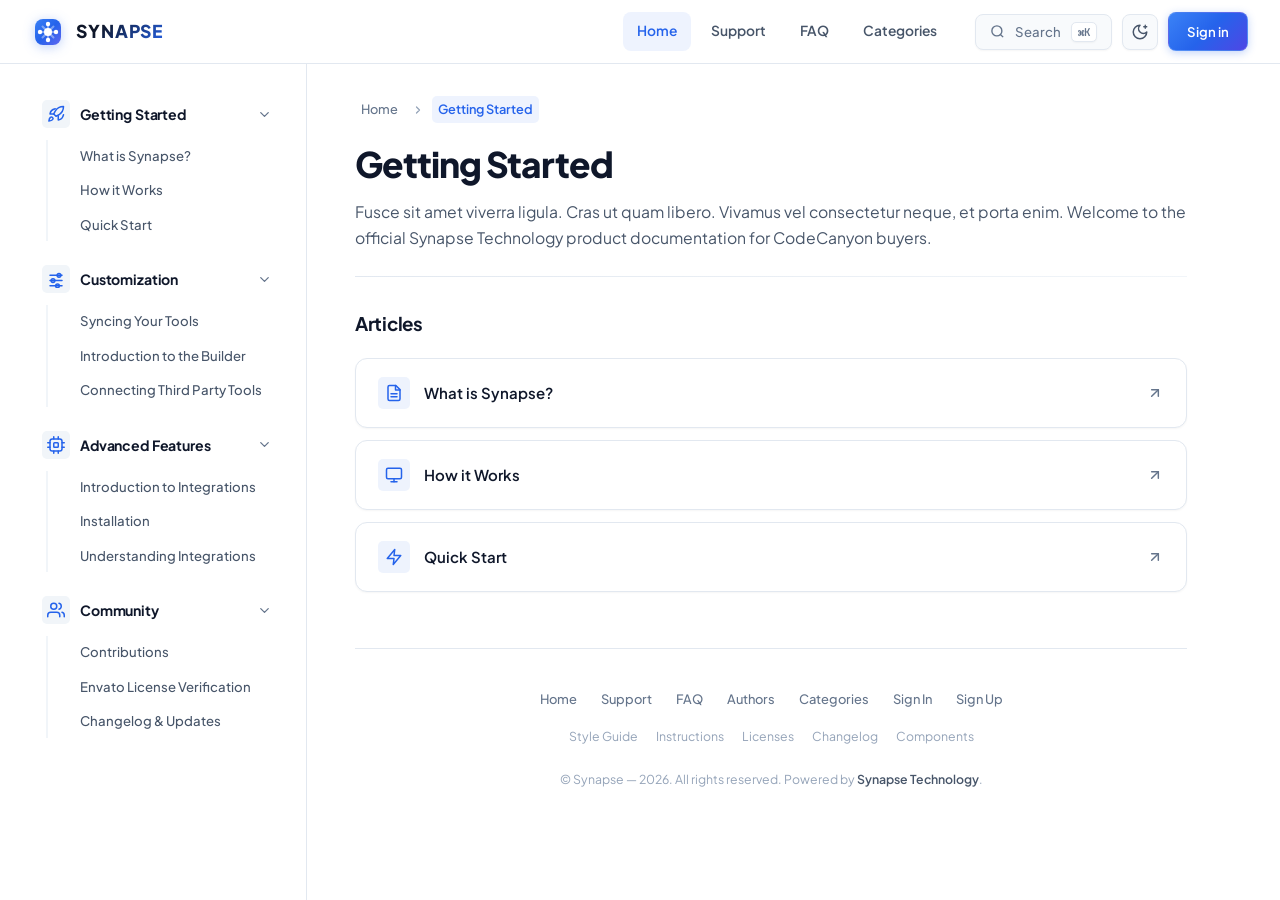
==== index.html @ bea0c4e5 "Initial commit: Synapse Documentation portal with smooth modern UI and modern icons" ====
<!DOCTYPE html>
<html lang="en">
<head>
  <meta charset="UTF-8">
  <meta name="viewport" content="width=device-width, initial-scale=1.0">
  <title>Synapse Documentation — Official CodeCanyon Product Guide</title>
  <meta name="description" content="Official documentation for Synapse Technology platform on CodeCanyon. Setup, configuration, API, builder, and customization guides.">
  <meta name="keywords" content="Synapse, CodeCanyon, Documentation, SaaS, PHP, Laravel, API, Installation Guide">

  <!-- Google Fonts: Plus Jakarta Sans & JetBrains Mono -->
  <link rel="preconnect" href="https://fonts.googleapis.com">
  <link rel="preconnect" href="https://fonts.gstatic.com" crossorigin>
  <link href="https://fonts.googleapis.com/css2?family=JetBrains+Mono:wght@400;500;600&family=Plus+Jakarta+Sans:wght@400;500;600;700;800&display=swap" rel="stylesheet">

  <!-- Core Stylesheet -->
  <link rel="stylesheet" href="css/style.css">
</head>
<body>
  <!-- Top Reading Progress Indicator -->
  <div class="reading-progress-bar" id="readingProgress"></div>

  <!-- ==========================================================================
       TOP NAVBAR / HEADER (Matches reference image header)
       ========================================================================== -->
  <header class="header" id="header">
    <div class="header-inner">
      <!-- Brand Logo -->
      <a href="#getting-started" class="brand-logo" data-view-target="getting-started" title="Synapse Documentation">
        <div class="brand-icon">
          <!-- Stylized Modern Geometric / Synapse Neural Icon -->
          <svg viewBox="0 0 32 32" width="28" height="28" fill="none" xmlns="http://www.w3.org/2000/svg" class="synapse-logo-svg">
            <defs>
              <linearGradient id="brandGrad" x1="2" y1="2" x2="30" y2="30" gradientUnits="userSpaceOnUse">
                <stop offset="0%" stop-color="#3b82f6" />
                <stop offset="50%" stop-color="#2563eb" />
                <stop offset="100%" stop-color="#6366f1" />
              </linearGradient>
            </defs>
            <rect x="3" y="3" width="26" height="26" rx="8" fill="url(#brandGrad)" />
            <path d="M16 8v16M8 16h16M10.5 10.5l11 11M21.5 10.5l-11 11" stroke="#ffffff" stroke-width="2" stroke-linecap="round" opacity="0.4"/>
            <circle cx="16" cy="16" r="4" fill="#ffffff"/>
            <circle cx="16" cy="8" r="2.2" fill="#ffffff"/>
            <circle cx="16" cy="24" r="2.2" fill="#ffffff"/>
            <circle cx="8" cy="16" r="2.2" fill="#ffffff"/>
            <circle cx="24" cy="16" r="2.2" fill="#ffffff"/>
          </svg>
        </div>
        <span class="brand-text">SYNAPSE</span>
      </a>

      <!-- Right Nav & Actions -->
      <div class="header-right">
        <!-- Main Navigation Links -->
        <nav class="nav-links" aria-label="Main Navigation">
          <a href="#getting-started" class="nav-link active" data-view-target="getting-started">Home</a>
          <a href="#contributions" class="nav-link" data-view-target="view-contributions">Support</a>
          <a href="#faq" class="nav-link" data-view-target="faq">FAQ</a>
          <a href="#categories" class="nav-link" data-view-target="view-categories">Categories</a>
        </nav>

        <!-- Search Button & Theme Toggle & Action -->
        <div class="header-actions">
          <!-- Search trigger button matching reference UI -->
          <button type="button" class="search-trigger-btn" data-action="open-search" title="Search documentation (Ctrl+K)">
            <svg class="search-icon-svg" viewBox="0 0 24 24" fill="none" stroke="currentColor">
              <circle cx="11" cy="11" r="8"></circle>
              <line x1="21" y1="21" x2="16.65" y2="16.65"></line>
            </svg>
            <span>Search</span>
            <kbd class="search-kbd">⌘K</kbd>
          </button>

          <!-- Dark/Light Theme Switcher -->
          <button type="button" class="theme-toggle-btn" id="themeToggleBtn" aria-label="Toggle dark mode" title="Toggle theme">
            <svg width="18" height="18" viewBox="0 0 24 24" fill="none" stroke="currentColor" stroke-width="2" stroke-linecap="round" stroke-linejoin="round">
              <path d="M21 12.79A9 9 0 1 1 11.21 3 7 7 0 0 0 21 12.79z"></path>
            </svg>
          </button>

          <!-- Blue CTA Button matching reference image -->
          <a href="#getting-started" class="btn-primary-blue" data-view-target="view-license-verification">
            Sign in
          </a>

          <!-- Mobile Hamburger Toggle -->
          <button type="button" class="mobile-menu-btn" id="mobileMenuBtn" aria-label="Toggle navigation menu">
            <svg width="20" height="20" viewBox="0 0 24 24" fill="none" stroke="currentColor" stroke-width="2" stroke-linecap="round" stroke-linejoin="round">
              <line x1="3" y1="12" x2="21" y2="12"></line>
              <line x1="3" y1="6" x2="21" y2="6"></line>
              <line x1="3" y1="18" x2="21" y2="18"></line>
            </svg>
          </button>
        </div>
      </div>
    </div>
  </header>

  <!-- Mobile Sidebar Backdrop -->
  <div class="sidebar-backdrop" id="sidebarBackdrop"></div>

  <!-- ==========================================================================
       MAIN APP CONTAINER (Sidebar + Main Content)
       ========================================================================== -->
  <div class="app-wrapper">

    <!-- ==========================================================================
         LEFT SIDEBAR (Matches categories and collapse carets in screenshot)
         ========================================================================== -->
    <aside class="sidebar" id="sidebar">
      <nav class="sidebar-nav" aria-label="Documentation Navigation">

        <!-- Section 1: Getting Started -->
        <div class="nav-section open" id="sec-getting-started">
          <button type="button" class="nav-section-header" aria-expanded="true">
            <div class="nav-section-title-wrap">
              <span class="nav-section-icon">
                <svg width="18" height="18" viewBox="0 0 24 24" fill="none" stroke="currentColor" stroke-width="2" stroke-linecap="round" stroke-linejoin="round">
                  <path d="M4.5 16.5c-1.5 1.26-2 5-2 5s3.74-.5 5-2c.71-.84.7-2.13-.09-2.91a2.18 2.18 0 0 0-2.91-.09z"></path>
                  <path d="m12 15-3-3a22 22 0 0 1 2-3.95A12.88 12.88 0 0 1 22 2c0 2.72-.78 7.5-6 11a22.35 22.35 0 0 1-4 2z"></path>
                  <path d="M9 12H4s.55-3.03 2-4.5c1.62-1.63 5-2.5 5-2.5"></path>
                  <path d="M15 15v5s3.03-.55 4.5-2c1.63-1.62 2.5-5 2.5-5"></path>
                </svg>
              </span>
              <span>Getting Started</span>
            </div>
            <svg class="nav-section-chevron" viewBox="0 0 24 24" fill="none" stroke="currentColor" stroke-width="2" stroke-linecap="round" stroke-linejoin="round">
              <path d="m6 9 6 6 6-6"/>
            </svg>
          </button>
          <div class="nav-section-items">
            <a href="#what-is-synapse" class="nav-item-link" data-view-target="view-what-is-synapse">What is Synapse?</a>
            <a href="#how-it-works" class="nav-item-link" data-view-target="view-how-it-works">How it Works</a>
            <a href="#quick-start" class="nav-item-link" data-view-target="view-quick-start">Quick Start</a>
          </div>
        </div>

        <!-- Section 2: Customization -->
        <div class="nav-section open" id="sec-customization">
          <button type="button" class="nav-section-header" aria-expanded="true">
            <div class="nav-section-title-wrap">
              <span class="nav-section-icon">
                <svg width="18" height="18" viewBox="0 0 24 24" fill="none" stroke="currentColor" stroke-width="2" stroke-linecap="round" stroke-linejoin="round">
                  <line x1="4" x2="20" y1="21" y2="21"></line>
                  <line x1="4" x2="20" y1="14" y2="14"></line>
                  <line x1="4" x2="20" y1="7" y2="7"></line>
                  <circle cx="14" cy="21" r="2.5" fill="currentColor" fill-opacity="0.18"></circle>
                  <circle cx="8" cy="14" r="2.5" fill="currentColor" fill-opacity="0.18"></circle>
                  <circle cx="16" cy="7" r="2.5" fill="currentColor" fill-opacity="0.18"></circle>
                </svg>
              </span>
              <span>Customization</span>
            </div>
            <svg class="nav-section-chevron" viewBox="0 0 24 24" fill="none" stroke="currentColor" stroke-width="2" stroke-linecap="round" stroke-linejoin="round">
              <path d="m6 9 6 6 6-6"/>
            </svg>
          </button>
          <div class="nav-section-items">
            <a href="#syncing-tools" class="nav-item-link" data-view-target="view-syncing-tools">Syncing Your Tools</a>
            <a href="#builder" class="nav-item-link" data-view-target="view-builder">Introduction to the Builder</a>
            <a href="#connecting-tools" class="nav-item-link" data-view-target="view-connecting-tools">Connecting Third Party Tools</a>
          </div>
        </div>

        <!-- Section 3: Advanced Features -->
        <div class="nav-section open" id="sec-advanced">
          <button type="button" class="nav-section-header" aria-expanded="true">
            <div class="nav-section-title-wrap">
              <span class="nav-section-icon">
                <svg width="18" height="18" viewBox="0 0 24 24" fill="none" stroke="currentColor" stroke-width="2" stroke-linecap="round" stroke-linejoin="round">
                  <rect width="16" height="16" x="4" y="4" rx="3"></rect>
                  <rect width="6" height="6" x="9" y="9" rx="1"></rect>
                  <path d="M9 1v3M15 1v3M9 20v3M15 20v3M20 9h3M20 15h3M1 9h3M1 15h3"></path>
                </svg>
              </span>
              <span>Advanced Features</span>
            </div>
            <svg class="nav-section-chevron" viewBox="0 0 24 24" fill="none" stroke="currentColor" stroke-width="2" stroke-linecap="round" stroke-linejoin="round">
              <path d="m6 9 6 6 6-6"/>
            </svg>
          </button>
          <div class="nav-section-items">
            <a href="#understanding-integrations" class="nav-item-link" data-view-target="view-understanding-integrations">Introduction to Integrations</a>
            <a href="#installation" class="nav-item-link" data-view-target="view-installation">Installation</a>
            <a href="#understanding-integrations" class="nav-item-link" data-view-target="view-understanding-integrations">Understanding Integrations</a>
          </div>
        </div>

        <!-- Section 4: Community & Support -->
        <div class="nav-section open" id="sec-community">
          <button type="button" class="nav-section-header" aria-expanded="true">
            <div class="nav-section-title-wrap">
              <span class="nav-section-icon">
                <!-- Users / Community icon -->
                <svg width="18" height="18" viewBox="0 0 24 24" fill="none" stroke="currentColor" stroke-width="2" stroke-linecap="round" stroke-linejoin="round">
                  <path d="M17 21v-2a4 4 0 0 0-4-4H5a4 4 0 0 0-4 4v2"></path>
                  <circle cx="9" cy="7" r="4"></circle>
                  <path d="M23 21v-2a4 4 0 0 0-3-3.87"></path>
                  <path d="M16 3.13a4 4 0 0 1 0 7.75"></path>
                </svg>
              </span>
              <span>Community</span>
            </div>
            <svg class="nav-section-chevron" viewBox="0 0 24 24" fill="none" stroke="currentColor" stroke-width="2" stroke-linecap="round" stroke-linejoin="round">
              <path d="m6 9 6 6 6-6"/>
            </svg>
          </button>
          <div class="nav-section-items">
            <a href="#contributions" class="nav-item-link" data-view-target="view-contributions">Contributions</a>
            <a href="#license-verification" class="nav-item-link" data-view-target="view-license-verification">Envato License Verification</a>
            <a href="#changelog" class="nav-item-link" data-view-target="view-changelog">Changelog & Updates</a>
          </div>
        </div>

      </nav>
    </aside>

    <!-- ==========================================================================
         MAIN CONTENT AREA
         ========================================================================== -->
    <main class="content-area">

      <!-- ======================================================================
           VIEW 1: GETTING STARTED (Exact match of TOP SCREENSHOT in prompt)
           ====================================================================== -->
      <section class="view-panel active" id="view-getting-started">
        <!-- Breadcrumb matching screenshot: Home / Getting Started -->
        <nav class="breadcrumbs" aria-label="Breadcrumb">
          <a href="#getting-started" class="breadcrumb-link" data-view-target="getting-started">Home</a>
          <span class="breadcrumb-separator"><svg width="12" height="12" viewBox="0 0 24 24" fill="none" stroke="currentColor" stroke-width="2.5" stroke-linecap="round" stroke-linejoin="round"><path d="m9 18 6-6-6-6"/></svg></span>
          <span class="breadcrumb-current">Getting Started</span>
        </nav>

        <!-- Page Header -->
        <h1 class="page-title">Getting Started</h1>
        <p class="page-lead">
          Fusce sit amet viverra ligula. Cras ut quam libero. Vivamus vel consectetur neque, et porta enim. Welcome to the official Synapse Technology product documentation for CodeCanyon buyers.
        </p>

        <!-- Divider line matching screenshot -->
        <hr class="divider">

        <!-- Articles Section Subtitle -->
        <h2 class="section-subtitle">Articles</h2>

        <!-- Article List Rows matching screenshot with ↗ arrow -->
        <div class="articles-list">
          <a href="#what-is-synapse" class="article-card" data-view-target="view-what-is-synapse">
            <div class="article-card-left">
              <span class="article-icon-wrap">
                <svg width="18" height="18" viewBox="0 0 24 24" fill="none" stroke="currentColor" stroke-width="2" stroke-linecap="round" stroke-linejoin="round">
                  <path d="M14.5 2H6a2 2 0 0 0-2 2v16a2 2 0 0 0 2 2h12a2 2 0 0 0 2-2V7.5L14.5 2z"></path>
                  <polyline points="14 2 14 8 20 8"></polyline>
                  <line x1="16" y1="13" x2="8" y2="13"></line>
                  <line x1="16" y1="17" x2="8" y2="17"></line>
                </svg>
              </span>
              <span class="article-title-text">What is Synapse?</span>
            </div>
            <span class="article-card-icon">
              <svg width="16" height="16" viewBox="0 0 24 24" fill="none" stroke="currentColor" stroke-width="2.2" stroke-linecap="round" stroke-linejoin="round">
                <line x1="7" y1="17" x2="17" y2="7"></line>
                <polyline points="7 7 17 7 17 17"></polyline>
              </svg>
            </span>
          </a>

          <a href="#how-it-works" class="article-card" data-view-target="view-how-it-works">
            <div class="article-card-left">
              <span class="article-icon-wrap">
                <svg width="18" height="18" viewBox="0 0 24 24" fill="none" stroke="currentColor" stroke-width="2" stroke-linecap="round" stroke-linejoin="round">
                  <rect x="2" y="3" width="20" height="14" rx="2" ry="2"></rect>
                  <line x1="8" y1="21" x2="16" y2="21"></line>
                  <line x1="12" y1="17" x2="12" y2="21"></line>
                </svg>
              </span>
              <span class="article-title-text">How it Works</span>
            </div>
            <span class="article-card-icon">
              <svg width="16" height="16" viewBox="0 0 24 24" fill="none" stroke="currentColor" stroke-width="2.2" stroke-linecap="round" stroke-linejoin="round">
                <line x1="7" y1="17" x2="17" y2="7"></line>
                <polyline points="7 7 17 7 17 17"></polyline>
              </svg>
            </span>
          </a>

          <a href="#quick-start" class="article-card" data-view-target="view-quick-start">
            <div class="article-card-left">
              <span class="article-icon-wrap">
                <svg width="18" height="18" viewBox="0 0 24 24" fill="none" stroke="currentColor" stroke-width="2" stroke-linecap="round" stroke-linejoin="round">
                  <polygon points="13 2 3 14 12 14 11 22 21 10 12 10 13 2"></polygon>
                </svg>
              </span>
              <span class="article-title-text">Quick Start</span>
            </div>
            <span class="article-card-icon">
              <svg width="16" height="16" viewBox="0 0 24 24" fill="none" stroke="currentColor" stroke-width="2.2" stroke-linecap="round" stroke-linejoin="round">
                <line x1="7" y1="17" x2="17" y2="7"></line>
                <polyline points="7 7 17 7 17 17"></polyline>
              </svg>
            </span>
          </a>
        </div>
      </section>

      <!-- ======================================================================
           VIEW 2: FAQ (Exact match of BOTTOM SCREENSHOT in prompt)
           ====================================================================== -->
      <section class="view-panel" id="view-faq">
        <!-- Breadcrumbs -->
        <nav class="breadcrumbs" aria-label="Breadcrumb">
          <a href="#getting-started" class="breadcrumb-link" data-view-target="getting-started">Home</a>
          <span class="breadcrumb-separator"><svg width="12" height="12" viewBox="0 0 24 24" fill="none" stroke="currentColor" stroke-width="2.5" stroke-linecap="round" stroke-linejoin="round"><path d="m9 18 6-6-6-6"/></svg></span>
          <span class="breadcrumb-current">FAQ</span>
        </nav>

        <!-- Page Header -->
        <h1 class="page-title">FAQ</h1>
        <p class="page-lead">
          Here we've compiled a list of queries commonly raised by users, providing concise and insightful answers to address your concerns.
        </p>

        <!-- Divider line -->
        <hr class="divider">

        <!-- FAQ Accordion List matching the screenshot -->
        <div class="faq-list">

          <!-- FAQ Item 1 -->
          <div class="faq-card open">
            <button type="button" class="faq-header" aria-expanded="true">
              <span>How do I use Synapse?</span>
              <svg class="faq-chevron" viewBox="0 0 24 24" fill="none" stroke="currentColor" stroke-width="2" stroke-linecap="round" stroke-linejoin="round">
                <path d="m6 9 6 6 6-6"/>
              </svg>
            </button>
            <div class="faq-body">
              <p>
                Using Synapse is straightforward. After downloading the item package from CodeCanyon:
              </p>
              <ul>
                <li>Upload the unzipped project files to your web server or hosting control panel (cPanel, Plesk, VPS, or Docker).</li>
                <li>Navigate to your domain in the browser (e.g., <code>https://yourdomain.com/install</code>) to trigger the interactive setup wizard.</li>
                <li>Enter your database credentials and initial administrator account details.</li>
                <li>Login to the Super Admin dashboard and start configuring your services, integrations, and visual workflows.</li>
              </ul>
            </div>
          </div>

          <!-- FAQ Item 2 -->
          <div class="faq-card">
            <button type="button" class="faq-header" aria-expanded="false">
              <span>What are the basic configuration steps after purchase?</span>
              <svg class="faq-chevron" viewBox="0 0 24 24" fill="none" stroke="currentColor" stroke-width="2" stroke-linecap="round" stroke-linejoin="round">
                <path d="m6 9 6 6 6-6"/>
              </svg>
            </button>
            <div class="faq-body">
              <p>Following a fresh installation, we recommend completing these 4 essential configuration steps:</p>
              <ul>
                <li><strong>General Settings:</strong> Set your site title, upload your custom logo, favicon, and timezone in <em>Admin &gt; Settings &gt; General</em>.</li>
                <li><strong>Mail Server (SMTP):</strong> Configure your email delivery (SendGrid, Mailgun, Amazon SES, or standard SMTP) to ensure password resets and order notifications deliver reliably.</li>
                <li><strong>Payment Gateways:</strong> Input your Stripe/PayPal API keys and configure webhook endpoints in <em>Settings &gt; Payment Methods</em>.</li>
                <li><strong>Cron Job:</strong> Set up the background cron task (<code>* * * * * php /path/to/artisan schedule:run</code>) on your server for automated task execution.</li>
              </ul>
            </div>
          </div>

          <!-- FAQ Item 3 -->
          <div class="faq-card">
            <button type="button" class="faq-header" aria-expanded="false">
              <span>Can I customize the design of the template, and if so, how?</span>
              <svg class="faq-chevron" viewBox="0 0 24 24" fill="none" stroke="currentColor" stroke-width="2" stroke-linecap="round" stroke-linejoin="round">
                <path d="m6 9 6 6 6-6"/>
              </svg>
            </button>
            <div class="faq-body">
              <p>
                Yes, 100%! Synapse is architected with clean, modular code designed for painless customization:
              </p>
              <ul>
                <li><strong>Built-in Visual Customizer:</strong> Adjust brand colors, typography, layout widths, and header styles directly from the Admin Panel without modifying code.</li>
                <li><strong>Clean CSS &amp; Blade/HTML Templates:</strong> The source code includes well-commented files. Custom styles can be added in <code>custom.css</code> so your modifications are preserved during version updates.</li>
                <li><strong>Language &amp; Translations:</strong> Full multi-language support. You can translate every phrase via the Admin Localization Manager or by editing JSON language files.</li>
              </ul>
            </div>
          </div>

          <!-- FAQ Item 4 -->
          <div class="faq-card">
            <button type="button" class="faq-header" aria-expanded="false">
              <span>Are there options for changing color schemes and typography?</span>
              <svg class="faq-chevron" viewBox="0 0 24 24" fill="none" stroke="currentColor" stroke-width="2" stroke-linecap="round" stroke-linejoin="round">
                <path d="m6 9 6 6 6-6"/>
              </svg>
            </button>
            <div class="faq-body">
              <p>
                Absolutely. Synapse utilizes modern CSS Custom Properties (CSS variables) for instantaneous theme switching:
              </p>
              <div class="code-block-wrapper">
                <div class="code-header">
                  <div class="code-header-left">
                    <span class="code-circle circle-red"></span>
                    <span class="code-circle circle-yellow"></span>
                    <span class="code-circle circle-green"></span>
                    <span>custom-variables.css</span>
                  </div>
                  <button type="button" class="copy-btn" title="Copy code snippet"><svg class="copy-icon" width="13" height="13" viewBox="0 0 24 24" fill="none" stroke="currentColor" stroke-width="2" stroke-linecap="round" stroke-linejoin="round"><rect width="14" height="14" x="8" y="8" rx="2" ry="2"></rect><path d="M4 16c-1.1 0-2-.9-2-2V4c0-1.1.9-2 2-2h10c1.1 0 2 .9 2 2"></path></svg><span>Copy</span></button>
                </div>
                <pre><code>:root {
  --primary-color: #2563eb;       /* Primary Brand Color */
  --secondary-color: #7c3aed;     /* Accent Violet */
  --font-family-base: 'Plus Jakarta Sans', sans-serif;
  --border-radius: 8px;
}</code></pre>
              </div>
              <p>Both Dark and Light themes are fully supported out-of-the-box with auto-detection of system preferences.</p>
            </div>
          </div>

          <!-- FAQ Item 5 -->
          <div class="faq-card">
            <button type="button" class="faq-header" aria-expanded="false">
              <span>Which third-party integrations are supported by the Webflow / Platform?</span>
              <svg class="faq-chevron" viewBox="0 0 24 24" fill="none" stroke="currentColor" stroke-width="2" stroke-linecap="round" stroke-linejoin="round">
                <path d="m6 9 6 6 6-6"/>
              </svg>
            </button>
            <div class="faq-body">
              <p>Synapse features native integrations with over 15+ industry-standard third-party providers:</p>
              <ul>
                <li><strong>Payment Processors:</strong> Stripe, PayPal, Razorpay, Mollie, Paystack, Flutterwave, and Bank Transfer.</li>
                <li><strong>AI Engines:</strong> OpenAI (GPT-4o, DALL-E 3), Google Gemini Pro, Anthropic Claude, and ElevenLabs Audio.</li>
                <li><strong>Storage Providers:</strong> Amazon AWS S3, Cloudflare R2, DigitalOcean Spaces, and Local Server Disk.</li>
                <li><strong>Communications:</strong> Twilio SMS, WhatsApp Business API, Telegram Bot, Slack Notifications, and Pusher WebSocket.</li>
              </ul>
            </div>
          </div>

          <!-- FAQ Item 6 -->
          <div class="faq-card">
            <button type="button" class="faq-header" aria-expanded="false">
              <span>Where can I find my Envato / CodeCanyon Purchase Code?</span>
              <svg class="faq-chevron" viewBox="0 0 24 24" fill="none" stroke="currentColor" stroke-width="2" stroke-linecap="round" stroke-linejoin="round">
                <path d="m6 9 6 6 6-6"/>
              </svg>
            </button>
            <div class="faq-body">
              <p>To find your unique Item Purchase Code:</p>
              <ol>
                <li>Log in to your <strong>CodeCanyon / Envato Market</strong> account.</li>
                <li>Hover over your username at the top right and click <strong>Downloads</strong>.</li>
                <li>Find <strong>Synapse</strong> in your download list.</li>
                <li>Click the green <strong>Download</strong> button and select <strong>License certificate &amp; purchase code (PDF or text)</strong>.</li>
                <li>Open the downloaded file and copy the alphanumeric code listed under <em>Item Purchase Code</em>.</li>
              </ol>
            </div>
          </div>

          <!-- FAQ Item 7 -->
          <div class="faq-card">
            <button type="button" class="faq-header" aria-expanded="false">
              <span>Can I use one Regular License on multiple websites or subdomains?</span>
              <svg class="faq-chevron" viewBox="0 0 24 24" fill="none" stroke="currentColor" stroke-width="2" stroke-linecap="round" stroke-linejoin="round">
                <path d="m6 9 6 6 6-6"/>
              </svg>
            </button>
            <div class="faq-body">
              <p>
                In accordance with Envato License terms, one Regular License is valid for <strong>one single end product</strong> (one production domain). You are allowed to use the same license key on a local staging environment (e.g., <code>localhost</code> or <code>dev.yourdomain.com</code>) for testing purposes before going live. For multiple client installations, you must purchase a separate license for each domain.
              </p>
            </div>
          </div>

        </div>
      </section>

      <!-- ======================================================================
           VIEW 3: ARTICLE - WHAT IS SYNAPSE?
           ====================================================================== -->
      <section class="view-panel" id="view-what-is-synapse">
        <nav class="breadcrumbs" aria-label="Breadcrumb">
          <a href="#getting-started" class="breadcrumb-link" data-view-target="getting-started">Home</a>
          <span class="breadcrumb-separator"><svg width="12" height="12" viewBox="0 0 24 24" fill="none" stroke="currentColor" stroke-width="2.5" stroke-linecap="round" stroke-linejoin="round"><path d="m9 18 6-6-6-6"/></svg></span>
          <a href="#getting-started" class="breadcrumb-link" data-view-target="getting-started">Getting Started</a>
          <span class="breadcrumb-separator"><svg width="12" height="12" viewBox="0 0 24 24" fill="none" stroke="currentColor" stroke-width="2.5" stroke-linecap="round" stroke-linejoin="round"><path d="m9 18 6-6-6-6"/></svg></span>
          <span class="breadcrumb-current">What is Synapse?</span>
        </nav>

        <h1 class="page-title">What is Synapse?</h1>
        <div class="article-header-meta">
          <span class="meta-pill"><svg class="meta-icon" width="14" height="14" viewBox="0 0 24 24" fill="none" stroke="currentColor" stroke-width="2" stroke-linecap="round" stroke-linejoin="round"><rect width="18" height="18" x="3" y="4" rx="2" ry="2"></rect><line x1="16" y1="2" x2="16" y2="6"></line><line x1="8" y1="2" x2="8" y2="6"></line><line x1="3" y1="10" x2="21" y2="10"></line></svg><span>Updated: Sep 2026</span></span>
          <span class="meta-pill"><svg class="meta-icon" width="14" height="14" viewBox="0 0 24 24" fill="none" stroke="currentColor" stroke-width="2" stroke-linecap="round" stroke-linejoin="round"><circle cx="12" cy="12" r="10"></circle><polyline points="12 6 12 12 16 14"></polyline></svg><span>3 min read</span></span>
          <span class="meta-pill"><svg class="meta-icon" width="14" height="14" viewBox="0 0 24 24" fill="none" stroke="currentColor" stroke-width="2" stroke-linecap="round" stroke-linejoin="round"><path d="M20.59 13.41l-7.17 7.17a2 2 0 0 1-2.83 0L2 12V2h10l8.59 8.59a2 2 0 0 1 0 2.82z"></path><line x1="7" y1="7" x2="7.01" y2="7"></line></svg><span>Overview</span></span>
        </div>

        <p class="page-lead">
          Synapse is an enterprise-grade AI-powered SaaS and workflow automation platform engineered specifically for CodeCanyon authors and digital product creators.
        </p>

        <hr class="divider">

        <!-- Product Preview Banner -->
        <div class="doc-banner">
          <img src="Images/synapse-banner.jpg" alt="Synapse Technology Product Interface Banner" loading="lazy">
        </div>

        <div class="doc-content">
          <h2>Overview &amp; Philosophy</h2>
          <p>
            Synapse bridges the gap between complex software backends and intuitive visual workflows. It provides an all-in-one ecosystem for managing users, handling subscription payments, orchestrating automated business tasks, and integrating cutting-edge AI engines without writing boilerplate code.
          </p>

          <div class="callout callout-info">
            <div class="callout-icon"><svg width="18" height="18" viewBox="0 0 24 24" fill="none" stroke="currentColor" stroke-width="2" stroke-linecap="round" stroke-linejoin="round"><path d="M9 18h6"></path><path d="M10 22h4"></path><path d="M12 2v1"></path><path d="M12 7a5 5 0 1 0 5 5c0-1.8-1-2.8-1.5-3.5A5 5 0 0 0 12 7z"></path></svg></div>
            <div class="callout-content">
              <div class="callout-title">Ready for CodeCanyon Upload</div>
              <div>This documentation portal is 100% self-contained, responsive, and adheres strictly to Envato Market documentation guidelines for elite author submission.</div>
            </div>
          </div>

          <h2>Key Platform Capabilities</h2>
          <ul>
            <li><strong>Automated Workflow Builder:</strong> Connect triggers, conditions, external APIs, and outgoing actions on a smooth visual drag-and-drop canvas.</li>
            <li><strong>Multi-Tenancy &amp; User Roles:</strong> Built-in Super Admin, Manager, and End-User roles with granular access permissions.</li>
            <li><strong>Subscription &amp; Billing Engine:</strong> Automated recurring payments, trial periods, tax handling, and PDF invoice generation.</li>
            <li><strong>RESTful API &amp; Webhooks:</strong> Over 40+ standardized JSON endpoints for third-party integrations and headless client apps.</li>
          </ul>

          <h2>Package Directory Structure</h2>
          <div class="code-block-wrapper">
            <div class="code-header">
              <div class="code-header-left">
                <span class="code-circle circle-red"></span>
                <span class="code-circle circle-yellow"></span>
                <span class="code-circle circle-green"></span>
                <span>synapse-package/</span>
              </div>
              <button type="button" class="copy-btn" title="Copy code snippet"><svg class="copy-icon" width="13" height="13" viewBox="0 0 24 24" fill="none" stroke="currentColor" stroke-width="2" stroke-linecap="round" stroke-linejoin="round"><rect width="14" height="14" x="8" y="8" rx="2" ry="2"></rect><path d="M4 16c-1.1 0-2-.9-2-2V4c0-1.1.9-2 2-2h10c1.1 0 2 .9 2 2"></path></svg><span>Copy</span></button>
            </div>
            <pre><code>synapse-v1.2.0-codecanyon/
├── documentation/             # Offline HTML Documentation portal (this website)
│   ├── index.html
│   ├── css/style.css
│   ├── js/app.js
│   └── Images/
├── script/                    # Main software application files
│   ├── app/
│   ├── config/
│   ├── database/
│   ├── public/
│   ├── resources/
│   └── routes/
├── database.sql               # Clean starter MySQL database dump
└── README.txt                 # Quick installation notes and license</code></pre>
          </div>
        </div>

        <div class="article-feedback">
          <span class="feedback-left">Was this article helpful?</span>
          <div class="feedback-buttons">
            <button type="button" class="feedback-btn" data-action="feedback-yes"><svg width="15" height="15" viewBox="0 0 24 24" fill="none" stroke="currentColor" stroke-width="2" stroke-linecap="round" stroke-linejoin="round"><path d="M7 10v12"></path><path d="M15 5.88 14 10h5.83a2 2 0 0 1 1.92 2.56l-2.33 8A2 2 0 0 1 17.5 22H4a2 2 0 0 1-2-2v-8a2 2 0 0 1 2-2h3"></path></svg><span>Yes</span></button>
            <button type="button" class="feedback-btn" data-action="feedback-no"><svg width="15" height="15" viewBox="0 0 24 24" fill="none" stroke="currentColor" stroke-width="2" stroke-linecap="round" stroke-linejoin="round"><path d="M17 14V2"></path><path d="M9 18.12 10 14H4.17a2 2 0 0 1-1.92-2.56l2.33-8A2 2 0 0 1 6.5 2H20a2 2 0 0 1 2 2v8a2 2 0 0 1-2 2h-3"></path></svg><span>No</span></button>
          </div>
        </div>
      </section>

      <!-- ======================================================================
           VIEW 4: ARTICLE - HOW IT WORKS
           ====================================================================== -->
      <section class="view-panel" id="view-how-it-works">
        <nav class="breadcrumbs" aria-label="Breadcrumb">
          <a href="#getting-started" class="breadcrumb-link" data-view-target="getting-started">Home</a>
          <span class="breadcrumb-separator"><svg width="12" height="12" viewBox="0 0 24 24" fill="none" stroke="currentColor" stroke-width="2.5" stroke-linecap="round" stroke-linejoin="round"><path d="m9 18 6-6-6-6"/></svg></span>
          <a href="#getting-started" class="breadcrumb-link" data-view-target="getting-started">Getting Started</a>
          <span class="breadcrumb-separator"><svg width="12" height="12" viewBox="0 0 24 24" fill="none" stroke="currentColor" stroke-width="2.5" stroke-linecap="round" stroke-linejoin="round"><path d="m9 18 6-6-6-6"/></svg></span>
          <span class="breadcrumb-current">How it Works</span>
        </nav>

        <h1 class="page-title">How it Works</h1>
        <div class="article-header-meta">
          <span class="meta-pill"><svg class="meta-icon" width="14" height="14" viewBox="0 0 24 24" fill="none" stroke="currentColor" stroke-width="2" stroke-linecap="round" stroke-linejoin="round"><rect width="18" height="18" x="3" y="4" rx="2" ry="2"></rect><line x1="16" y1="2" x2="16" y2="6"></line><line x1="8" y1="2" x2="8" y2="6"></line><line x1="3" y1="10" x2="21" y2="10"></line></svg><span>Updated: Sep 2026</span></span>
          <span class="meta-pill"><svg class="meta-icon" width="14" height="14" viewBox="0 0 24 24" fill="none" stroke="currentColor" stroke-width="2" stroke-linecap="round" stroke-linejoin="round"><circle cx="12" cy="12" r="10"></circle><polyline points="12 6 12 12 16 14"></polyline></svg><span>4 min read</span></span>
          <span class="meta-pill"><svg class="meta-icon" width="14" height="14" viewBox="0 0 24 24" fill="none" stroke="currentColor" stroke-width="2" stroke-linecap="round" stroke-linejoin="round"><path d="M20.59 13.41l-7.17 7.17a2 2 0 0 1-2.83 0L2 12V2h10l8.59 8.59a2 2 0 0 1 0 2.82z"></path><line x1="7" y1="7" x2="7.01" y2="7"></line></svg><span>Architecture</span></span>
        </div>

        <p class="page-lead">
          Understanding the data lifecycle, execution engine, and modular event flow of Synapse Technology.
        </p>

        <hr class="divider">

        <div class="doc-content">
          <h2>Core Architectural Flow</h2>
          <p>
            Synapse follows an event-driven decoupled architecture. When an action occurs (e.g. a customer makes a purchase, a webhook is fired, or a scheduled cron job executes), the core kernel dispatches an event through prioritized message queues.
          </p>

          <div class="steps-container">
            <div class="step-card">
              <div class="step-number">1</div>
              <div class="step-content">
                <div class="step-title">Trigger Event Ingestion</div>
                <div>Events arrive via HTTP Webhooks, Scheduled Cron jobs, or Admin UI interactions. Incoming payloads are validated against strict schema rules.</div>
              </div>
            </div>

            <div class="step-card">
              <div class="step-number">2</div>
              <div class="step-content">
                <div class="step-title">Conditional Logic Evaluation</div>
                <div>The Synapse Workflow Engine processes the configured filter nodes (e.g., "if total &gt; $50" or "if user status is active").</div>
              </div>
            </div>

            <div class="step-card">
              <div class="step-number">3</div>
              <div class="step-content">
                <div class="step-title">Action Execution &amp; Dispatch</div>
                <div>External API calls (OpenAI, Stripe, SMTP, Webhooks) are processed asynchronously in worker queues to guarantee sub-millisecond page response times.</div>
              </div>
            </div>
          </div>

          <div class="callout callout-tip">
            <div class="callout-icon"><svg width="18" height="18" viewBox="0 0 24 24" fill="none" stroke="currentColor" stroke-width="2" stroke-linecap="round" stroke-linejoin="round"><polygon points="13 2 3 14 12 14 11 22 21 10 12 10 13 2"></polygon></svg></div>
            <div class="callout-content">
              <div class="callout-title">Queue Worker Tip</div>
              <div>For high-volume production setups, running Supervisor to monitor <code>php artisan queue:work --tries=3</code> delivers optimal performance and fault tolerance.</div>
            </div>
          </div>
        </div>

        <div class="article-feedback">
          <span class="feedback-left">Was this article helpful?</span>
          <div class="feedback-buttons">
            <button type="button" class="feedback-btn"><svg width="15" height="15" viewBox="0 0 24 24" fill="none" stroke="currentColor" stroke-width="2" stroke-linecap="round" stroke-linejoin="round"><path d="M7 10v12"></path><path d="M15 5.88 14 10h5.83a2 2 0 0 1 1.92 2.56l-2.33 8A2 2 0 0 1 17.5 22H4a2 2 0 0 1-2-2v-8a2 2 0 0 1 2-2h3"></path></svg><span>Yes</span></button>
            <button type="button" class="feedback-btn"><svg width="15" height="15" viewBox="0 0 24 24" fill="none" stroke="currentColor" stroke-width="2" stroke-linecap="round" stroke-linejoin="round"><path d="M17 14V2"></path><path d="M9 18.12 10 14H4.17a2 2 0 0 1-1.92-2.56l2.33-8A2 2 0 0 1 6.5 2H20a2 2 0 0 1 2 2v8a2 2 0 0 1-2 2h-3"></path></svg><span>No</span></button>
          </div>
        </div>
      </section>

      <!-- ======================================================================
           VIEW 5: ARTICLE - QUICK START
           ====================================================================== -->
      <section class="view-panel" id="view-quick-start">
        <nav class="breadcrumbs" aria-label="Breadcrumb">
          <a href="#getting-started" class="breadcrumb-link" data-view-target="getting-started">Home</a>
          <span class="breadcrumb-separator"><svg width="12" height="12" viewBox="0 0 24 24" fill="none" stroke="currentColor" stroke-width="2.5" stroke-linecap="round" stroke-linejoin="round"><path d="m9 18 6-6-6-6"/></svg></span>
          <a href="#getting-started" class="breadcrumb-link" data-view-target="getting-started">Getting Started</a>
          <span class="breadcrumb-separator"><svg width="12" height="12" viewBox="0 0 24 24" fill="none" stroke="currentColor" stroke-width="2.5" stroke-linecap="round" stroke-linejoin="round"><path d="m9 18 6-6-6-6"/></svg></span>
          <span class="breadcrumb-current">Quick Start</span>
        </nav>

        <h1 class="page-title">Quick Start Guide</h1>
        <div class="article-header-meta">
          <span class="meta-pill"><svg class="meta-icon" width="14" height="14" viewBox="0 0 24 24" fill="none" stroke="currentColor" stroke-width="2" stroke-linecap="round" stroke-linejoin="round"><circle cx="12" cy="12" r="10"></circle><polyline points="12 6 12 12 16 14"></polyline></svg><span>Setup: 5 mins</span></span>
          <span class="meta-pill"><svg class="meta-icon" width="14" height="14" viewBox="0 0 24 24" fill="none" stroke="currentColor" stroke-width="2" stroke-linecap="round" stroke-linejoin="round"><polygon points="13 2 3 14 12 14 11 22 21 10 12 10 13 2"></polygon></svg><span>Difficulty: Easy</span></span>
          <span class="meta-pill"><svg class="meta-icon" width="14" height="14" viewBox="0 0 24 24" fill="none" stroke="currentColor" stroke-width="2" stroke-linecap="round" stroke-linejoin="round"><path d="M20.59 13.41l-7.17 7.17a2 2 0 0 1-2.83 0L2 12V2h10l8.59 8.59a2 2 0 0 1 0 2.82z"></path><line x1="7" y1="7" x2="7.01" y2="7"></line></svg><span>Installation</span></span>
        </div>

        <p class="page-lead">
          Follow this 3-step rapid setup guide to deploy Synapse to your production server or local testing environment.
        </p>

        <hr class="divider">

        <div class="doc-content">
          <h2>Step 1: Upload Files &amp; Set Permissions</h2>
          <p>
            Extract the zip file downloaded from CodeCanyon and upload the files inside the <code>/script/</code> folder to your web server root (typically <code>public_html</code> or your Nginx/Apache virtual host directory).
          </p>

          <div class="code-block-wrapper">
            <div class="code-header">
              <div class="code-header-left">
                <span class="code-circle circle-red"></span>
                <span class="code-circle circle-yellow"></span>
                <span class="code-circle circle-green"></span>
                <span>bash</span>
              </div>
              <button type="button" class="copy-btn" title="Copy code snippet"><svg class="copy-icon" width="13" height="13" viewBox="0 0 24 24" fill="none" stroke="currentColor" stroke-width="2" stroke-linecap="round" stroke-linejoin="round"><rect width="14" height="14" x="8" y="8" rx="2" ry="2"></rect><path d="M4 16c-1.1 0-2-.9-2-2V4c0-1.1.9-2 2-2h10c1.1 0 2 .9 2 2"></path></svg><span>Copy</span></button>
            </div>
            <pre><code># Ensure write permissions for storage and cache directories
chmod -R 775 storage bootstrap/cache
chown -R www-data:www-data /var/www/html</code></pre>
          </div>

          <h2>Step 2: Create a MySQL Database</h2>
          <p>
            In your hosting control panel (cPanel, Plesk, CyberPanel, or MySQL CLI), create a new blank database:
          </p>
          <ul>
            <li><strong>Database Name:</strong> <code>synapse_db</code></li>
            <li><strong>Database User:</strong> <code>synapse_user</code></li>
            <li><strong>Collation:</strong> <code>utf8mb4_unicode_ci</code></li>
          </ul>

          <h2>Step 3: Run the Web Installer</h2>
          <p>
            Open your browser and visit your site domain:
          </p>
          <div class="code-block-wrapper">
            <div class="code-header">
              <div class="code-header-left">
                <span class="code-circle circle-red"></span>
                <span class="code-circle circle-yellow"></span>
                <span class="code-circle circle-green"></span>
                <span>browser</span>
              </div>
              <button type="button" class="copy-btn" title="Copy code snippet"><svg class="copy-icon" width="13" height="13" viewBox="0 0 24 24" fill="none" stroke="currentColor" stroke-width="2" stroke-linecap="round" stroke-linejoin="round"><rect width="14" height="14" x="8" y="8" rx="2" ry="2"></rect><path d="M4 16c-1.1 0-2-.9-2-2V4c0-1.1.9-2 2-2h10c1.1 0 2 .9 2 2"></path></svg><span>Copy</span></button>
            </div>
            <pre><code>https://yourdomain.com/install</code></pre>
          </div>

          <div class="callout callout-info">
            <div class="callout-icon"><svg width="18" height="18" viewBox="0 0 24 24" fill="none" stroke="currentColor" stroke-width="2" stroke-linecap="round" stroke-linejoin="round"><circle cx="7.5" cy="15.5" r="4.5"></circle><path d="m21 2-9.6 9.6"></path><path d="m15.5 7.5 3 3"></path></svg></div>
            <div class="callout-content">
              <div class="callout-title">Default Administrator Credentials</div>
              <div><strong>Email:</strong> admin@synapse.tech<br><strong>Password:</strong> admin123456<br><em>(Please change these credentials immediately upon first login!)</em></div>
            </div>
          </div>
        </div>

        <div class="article-feedback">
          <span class="feedback-left">Was this article helpful?</span>
          <div class="feedback-buttons">
            <button type="button" class="feedback-btn"><svg width="15" height="15" viewBox="0 0 24 24" fill="none" stroke="currentColor" stroke-width="2" stroke-linecap="round" stroke-linejoin="round"><path d="M7 10v12"></path><path d="M15 5.88 14 10h5.83a2 2 0 0 1 1.92 2.56l-2.33 8A2 2 0 0 1 17.5 22H4a2 2 0 0 1-2-2v-8a2 2 0 0 1 2-2h3"></path></svg><span>Yes</span></button>
            <button type="button" class="feedback-btn"><svg width="15" height="15" viewBox="0 0 24 24" fill="none" stroke="currentColor" stroke-width="2" stroke-linecap="round" stroke-linejoin="round"><path d="M17 14V2"></path><path d="M9 18.12 10 14H4.17a2 2 0 0 1-1.92-2.56l2.33-8A2 2 0 0 1 6.5 2H20a2 2 0 0 1 2 2v8a2 2 0 0 1-2 2h-3"></path></svg><span>No</span></button>
          </div>
        </div>
      </section>

      <!-- ======================================================================
           VIEW 6: ARTICLE - SYNCING YOUR TOOLS
           ====================================================================== -->
      <section class="view-panel" id="view-syncing-tools">
        <nav class="breadcrumbs" aria-label="Breadcrumb">
          <a href="#getting-started" class="breadcrumb-link" data-view-target="getting-started">Home</a>
          <span class="breadcrumb-separator"><svg width="12" height="12" viewBox="0 0 24 24" fill="none" stroke="currentColor" stroke-width="2.5" stroke-linecap="round" stroke-linejoin="round"><path d="m9 18 6-6-6-6"/></svg></span>
          <span class="breadcrumb-link">Customization</span>
          <span class="breadcrumb-separator"><svg width="12" height="12" viewBox="0 0 24 24" fill="none" stroke="currentColor" stroke-width="2.5" stroke-linecap="round" stroke-linejoin="round"><path d="m9 18 6-6-6-6"/></svg></span>
          <span class="breadcrumb-current">Syncing Your Tools</span>
        </nav>

        <h1 class="page-title">Syncing Your Tools</h1>
        <p class="page-lead">
          Connect your existing databases, third-party webhook relays, and external APIs with automated bi-directional synchronization.
        </p>
        <hr class="divider">

        <div class="doc-content">
          <h2>Automated Cron Synchronization</h2>
          <p>
            To keep customer records, subscription statuses, and workflow queues in sync, add this single cron entry to your server:
          </p>
          <div class="code-block-wrapper">
            <div class="code-header">
              <div class="code-header-left">
                <span class="code-circle circle-red"></span>
                <span class="code-circle circle-yellow"></span>
                <span class="code-circle circle-green"></span>
                <span>crontab -e</span>
              </div>
              <button type="button" class="copy-btn" title="Copy code snippet"><svg class="copy-icon" width="13" height="13" viewBox="0 0 24 24" fill="none" stroke="currentColor" stroke-width="2" stroke-linecap="round" stroke-linejoin="round"><rect width="14" height="14" x="8" y="8" rx="2" ry="2"></rect><path d="M4 16c-1.1 0-2-.9-2-2V4c0-1.1.9-2 2-2h10c1.1 0 2 .9 2 2"></path></svg><span>Copy</span></button>
            </div>
            <pre><code>* * * * * cd /path/to/synapse && php artisan schedule:run >> /dev/null 2>&1</code></pre>
          </div>

          <h2>Real-Time Webhook Listeners</h2>
          <p>
            Synapse creates automated endpoints for each service. For instance, to sync Stripe customer payments, navigate to <em>Admin &gt; Integrations &gt; Stripe</em> and copy the pre-generated webhook URL into your Stripe Developer Dashboard.
          </p>
        </div>
      </section>

      <!-- ======================================================================
           VIEW 7: ARTICLE - INTRODUCTION TO THE BUILDER
           ====================================================================== -->
      <section class="view-panel" id="view-builder">
        <nav class="breadcrumbs" aria-label="Breadcrumb">
          <a href="#getting-started" class="breadcrumb-link" data-view-target="getting-started">Home</a>
          <span class="breadcrumb-separator"><svg width="12" height="12" viewBox="0 0 24 24" fill="none" stroke="currentColor" stroke-width="2.5" stroke-linecap="round" stroke-linejoin="round"><path d="m9 18 6-6-6-6"/></svg></span>
          <span class="breadcrumb-link">Customization</span>
          <span class="breadcrumb-separator"><svg width="12" height="12" viewBox="0 0 24 24" fill="none" stroke="currentColor" stroke-width="2.5" stroke-linecap="round" stroke-linejoin="round"><path d="m9 18 6-6-6-6"/></svg></span>
          <span class="breadcrumb-current">Introduction to the Builder</span>
        </nav>

        <h1 class="page-title">Introduction to the Builder</h1>
        <p class="page-lead">
          Master the drag-and-drop workflow canvas and front-end interface customizer included in Synapse.
        </p>
        <hr class="divider">

        <div class="doc-content">
          <h2>Canvas Components</h2>
          <p>The builder consists of three main elements:</p>
          <ul>
            <li><strong>Trigger Nodes:</strong> Specify what starts the automation (form submission, new order, API call).</li>
            <li><strong>Decision Logic Nodes:</strong> Branch paths based on variable conditions, regex matching, or user attributes.</li>
            <li><strong>Action Nodes:</strong> Execute external tasks such as sending emails, writing database rows, or querying AI language models.</li>
          </ul>

          <div class="callout callout-tip">
            <div class="callout-icon"><svg width="18" height="18" viewBox="0 0 24 24" fill="none" stroke="currentColor" stroke-width="2" stroke-linecap="round" stroke-linejoin="round"><path d="M9 18h6"></path><path d="M10 22h4"></path><path d="M12 2v1"></path><path d="M12 7a5 5 0 1 0 5 5c0-1.8-1-2.8-1.5-3.5A5 5 0 0 0 12 7z"></path></svg></div>
            <div class="callout-content">
              <div class="callout-title">Pre-built Workflow Templates</div>
              <div>Synapse includes 20+ ready-to-use automation templates for user onboarding, order confirmations, churn prevention, and lead scoring.</div>
            </div>
          </div>
        </div>
      </section>

      <!-- ======================================================================
           VIEW 8: ARTICLE - CONNECTING THIRD PARTY TOOLS
           ====================================================================== -->
      <section class="view-panel" id="view-connecting-tools">
        <nav class="breadcrumbs" aria-label="Breadcrumb">
          <a href="#getting-started" class="breadcrumb-link" data-view-target="getting-started">Home</a>
          <span class="breadcrumb-separator"><svg width="12" height="12" viewBox="0 0 24 24" fill="none" stroke="currentColor" stroke-width="2.5" stroke-linecap="round" stroke-linejoin="round"><path d="m9 18 6-6-6-6"/></svg></span>
          <span class="breadcrumb-link">Customization</span>
          <span class="breadcrumb-separator"><svg width="12" height="12" viewBox="0 0 24 24" fill="none" stroke="currentColor" stroke-width="2.5" stroke-linecap="round" stroke-linejoin="round"><path d="m9 18 6-6-6-6"/></svg></span>
          <span class="breadcrumb-current">Connecting Third Party Tools</span>
        </nav>

        <h1 class="page-title">Connecting Third Party Tools</h1>
        <p class="page-lead">
          Easily connect payment processors, email gateways, AI models, and cloud storage providers.
        </p>
        <hr class="divider">

        <div class="doc-content">
          <h2>Configuring API Keys</h2>
          <p>
            All third-party credentials are securely stored using AES-256 encryption. To add your API keys:
          </p>
          <ol>
            <li>Go to <strong>Admin Dashboard &gt; Settings &gt; Integrations</strong>.</li>
            <li>Select the provider (e.g., Stripe, PayPal, OpenAI, or AWS S3).</li>
            <li>Paste your <em>API Key</em>, <em>Secret Key</em>, and <em>Webhook Secret</em>.</li>
            <li>Click <strong>Test Connection</strong> to verify valid authentication.</li>
          </ol>
        </div>
      </section>

      <!-- ======================================================================
           VIEW 9: ARTICLE - INSTALLATION & REQUIREMENTS
           ====================================================================== -->
      <section class="view-panel" id="view-installation">
        <nav class="breadcrumbs" aria-label="Breadcrumb">
          <a href="#getting-started" class="breadcrumb-link" data-view-target="getting-started">Home</a>
          <span class="breadcrumb-separator"><svg width="12" height="12" viewBox="0 0 24 24" fill="none" stroke="currentColor" stroke-width="2.5" stroke-linecap="round" stroke-linejoin="round"><path d="m9 18 6-6-6-6"/></svg></span>
          <span class="breadcrumb-link">Advanced Features</span>
          <span class="breadcrumb-separator"><svg width="12" height="12" viewBox="0 0 24 24" fill="none" stroke="currentColor" stroke-width="2.5" stroke-linecap="round" stroke-linejoin="round"><path d="m9 18 6-6-6-6"/></svg></span>
          <span class="breadcrumb-current">Installation &amp; Requirements</span>
        </nav>

        <h1 class="page-title">Installation &amp; Requirements</h1>
        <p class="page-lead">
          Detailed technical specifications, PHP extensions, and Apache/Nginx web server setup rules.
        </p>
        <hr class="divider">

        <div class="doc-content">
          <h2>Server Prerequisites</h2>
          <ul>
            <li><strong>PHP:</strong> Version 8.2 or 8.3</li>
            <li><strong>Database:</strong> MySQL 8.0+ or MariaDB 10.5+</li>
            <li><strong>Web Server:</strong> Apache (with <code>mod_rewrite</code>) or Nginx</li>
            <li><strong>Required PHP Extensions:</strong> BCMath, Ctype, cURL, DOM, Fileinfo, JSON, Mbstring, OpenSSL, PCRE, PDO, Tokenizer, XML, GD/Imagick, and Zip.</li>
          </ul>

          <h2>Nginx Configuration Example</h2>
          <div class="code-block-wrapper">
            <div class="code-header">
              <div class="code-header-left">
                <span class="code-circle circle-red"></span>
                <span class="code-circle circle-yellow"></span>
                <span class="code-circle circle-green"></span>
                <span>/etc/nginx/sites-available/synapse.conf</span>
              </div>
              <button type="button" class="copy-btn" title="Copy code snippet"><svg class="copy-icon" width="13" height="13" viewBox="0 0 24 24" fill="none" stroke="currentColor" stroke-width="2" stroke-linecap="round" stroke-linejoin="round"><rect width="14" height="14" x="8" y="8" rx="2" ry="2"></rect><path d="M4 16c-1.1 0-2-.9-2-2V4c0-1.1.9-2 2-2h10c1.1 0 2 .9 2 2"></path></svg><span>Copy</span></button>
            </div>
            <pre><code>server {
    listen 80;
    server_name yourdomain.com;
    root /var/www/synapse/public;

    add_header X-Frame-Options "SAMEORIGIN";
    add_header X-Content-Type-Options "nosniff";

    index index.php;
    charset utf-8;

    location / {
        try_files $uri $uri/ /index.php?$query_string;
    }

    location ~ \.php$ {
        fastcgi_pass unix:/var/run/php/php8.2-fpm.sock;
        fastcgi_param SCRIPT_FILENAME $realpath_root$fastcgi_script_name;
        include fastcgi_params;
    }
}</code></pre>
          </div>
        </div>
      </section>

      <!-- ======================================================================
           VIEW 10: ARTICLE - UNDERSTANDING INTEGRATIONS
           ====================================================================== -->
      <section class="view-panel" id="view-understanding-integrations">
        <nav class="breadcrumbs" aria-label="Breadcrumb">
          <a href="#getting-started" class="breadcrumb-link" data-view-target="getting-started">Home</a>
          <span class="breadcrumb-separator"><svg width="12" height="12" viewBox="0 0 24 24" fill="none" stroke="currentColor" stroke-width="2.5" stroke-linecap="round" stroke-linejoin="round"><path d="m9 18 6-6-6-6"/></svg></span>
          <span class="breadcrumb-link">Advanced Features</span>
          <span class="breadcrumb-separator"><svg width="12" height="12" viewBox="0 0 24 24" fill="none" stroke="currentColor" stroke-width="2.5" stroke-linecap="round" stroke-linejoin="round"><path d="m9 18 6-6-6-6"/></svg></span>
          <span class="breadcrumb-current">Understanding Integrations</span>
        </nav>

        <h1 class="page-title">Understanding Integrations &amp; API</h1>
        <p class="page-lead">
          Interact with Synapse programmatically using our high-speed JSON REST API.
        </p>
        <hr class="divider">

        <div class="doc-content">
          <h2>Authentication</h2>
          <p>
            All API endpoints require a Bearer token in the <code>Authorization</code> header:
          </p>
          <div class="code-block-wrapper">
            <div class="code-header">
              <div class="code-header-left">
                <span class="code-circle circle-red"></span>
                <span class="code-circle circle-yellow"></span>
                <span class="code-circle circle-green"></span>
                <span>http-request</span>
              </div>
              <button type="button" class="copy-btn" title="Copy code snippet"><svg class="copy-icon" width="13" height="13" viewBox="0 0 24 24" fill="none" stroke="currentColor" stroke-width="2" stroke-linecap="round" stroke-linejoin="round"><rect width="14" height="14" x="8" y="8" rx="2" ry="2"></rect><path d="M4 16c-1.1 0-2-.9-2-2V4c0-1.1.9-2 2-2h10c1.1 0 2 .9 2 2"></path></svg><span>Copy</span></button>
            </div>
            <pre><code>curl -X GET "https://yourdomain.com/api/v1/workflows" \
     -H "Authorization: Bearer 98a3f81e-4c7b-4028-a5be-9dc1490b8" \
     -H "Content-Type: application/json" \
     -H "Accept: application/json"</code></pre>
          </div>

          <h2>Sample JSON Response</h2>
          <div class="code-block-wrapper">
            <div class="code-header">
              <div class="code-header-left">
                <span class="code-circle circle-red"></span>
                <span class="code-circle circle-yellow"></span>
                <span class="code-circle circle-green"></span>
                <span>response.json</span>
              </div>
              <button type="button" class="copy-btn" title="Copy code snippet"><svg class="copy-icon" width="13" height="13" viewBox="0 0 24 24" fill="none" stroke="currentColor" stroke-width="2" stroke-linecap="round" stroke-linejoin="round"><rect width="14" height="14" x="8" y="8" rx="2" ry="2"></rect><path d="M4 16c-1.1 0-2-.9-2-2V4c0-1.1.9-2 2-2h10c1.1 0 2 .9 2 2"></path></svg><span>Copy</span></button>
            </div>
            <pre><code>{
  "status": "success",
  "data": [
    {
      "id": "wf_9021",
      "name": "Customer Onboarding Sync",
      "status": "active",
      "nodes_count": 8,
      "last_executed_at": "2026-09-28T07:15:00Z"
    }
  ]
}</code></pre>
          </div>
        </div>
      </section>

      <!-- ======================================================================
           VIEW 11: ARTICLE - CONTRIBUTIONS & SUPPORT
           ====================================================================== -->
      <section class="view-panel" id="view-contributions">
        <nav class="breadcrumbs" aria-label="Breadcrumb">
          <a href="#getting-started" class="breadcrumb-link" data-view-target="getting-started">Home</a>
          <span class="breadcrumb-separator"><svg width="12" height="12" viewBox="0 0 24 24" fill="none" stroke="currentColor" stroke-width="2.5" stroke-linecap="round" stroke-linejoin="round"><path d="m9 18 6-6-6-6"/></svg></span>
          <span class="breadcrumb-link">Community</span>
          <span class="breadcrumb-separator"><svg width="12" height="12" viewBox="0 0 24 24" fill="none" stroke="currentColor" stroke-width="2.5" stroke-linecap="round" stroke-linejoin="round"><path d="m9 18 6-6-6-6"/></svg></span>
          <span class="breadcrumb-current">Contributions &amp; Support</span>
        </nav>

        <h1 class="page-title">Item Support &amp; Helpdesk</h1>
        <p class="page-lead">
          We pride ourselves on providing 5-star author support for all verified CodeCanyon buyers.
        </p>
        <hr class="divider">

        <div class="doc-content">
          <h2>Envato Item Support Policy</h2>
          <p>
            Your purchase comes with <strong>6 months of free technical support</strong> directly from the authors of Synapse Technology.
          </p>

          <div class="feature-grid">
            <div class="feature-box">
              <div class="feature-box-icon feature-icon-success"><svg width="22" height="22" viewBox="0 0 24 24" fill="none" stroke="#10b981" stroke-width="2.2" stroke-linecap="round" stroke-linejoin="round"><path d="M22 11.08V12a10 10 0 1 1-5.93-9.14"></path><polyline points="22 4 12 14.01 9 11.01"></polyline></svg></div>
              <div class="feature-box-title">What is Included:</div>
              <div class="feature-box-desc">
                - Answering technical questions about built-in features<br>
                - Bug fixes and reported security patches<br>
                - Guidance on installation and configuration
              </div>
            </div>
            <div class="feature-box">
              <div class="feature-box-icon feature-icon-warning"><svg width="22" height="22" viewBox="0 0 24 24" fill="none" stroke="#f59e0b" stroke-width="2.2" stroke-linecap="round" stroke-linejoin="round"><circle cx="12" cy="12" r="10"></circle><line x1="12" y1="8" x2="12" y2="12"></line><line x1="12" y1="16" x2="12.01" y2="16"></line></svg></div>
              <div class="feature-box-title">What is NOT Included:</div>
              <div class="feature-box-desc">
                - Custom feature programming or third-party redesigns<br>
                - Hosting server maintenance or third-party plugin conflicts<br>
                - Services without a valid Envato purchase code
              </div>
            </div>
          </div>

          <h2>How to Open a Support Ticket</h2>
          <p>
            Please visit our official support desk at <strong>support.synapse.tech</strong> or click the <em>Support</em> tab on our CodeCanyon item page. Remember to include your <strong>Purchase Code</strong> for instant authorization.
          </p>
        </div>
      </section>

      <!-- ======================================================================
           VIEW 12: ARTICLE - ENVATO LICENSE VERIFICATION
           ====================================================================== -->
      <section class="view-panel" id="view-license-verification">
        <nav class="breadcrumbs" aria-label="Breadcrumb">
          <a href="#getting-started" class="breadcrumb-link" data-view-target="getting-started">Home</a>
          <span class="breadcrumb-separator"><svg width="12" height="12" viewBox="0 0 24 24" fill="none" stroke="currentColor" stroke-width="2.5" stroke-linecap="round" stroke-linejoin="round"><path d="m9 18 6-6-6-6"/></svg></span>
          <span class="breadcrumb-link">Community</span>
          <span class="breadcrumb-separator"><svg width="12" height="12" viewBox="0 0 24 24" fill="none" stroke="currentColor" stroke-width="2.5" stroke-linecap="round" stroke-linejoin="round"><path d="m9 18 6-6-6-6"/></svg></span>
          <span class="breadcrumb-current">License Verification</span>
        </nav>

        <h1 class="page-title">Envato License Verification</h1>
        <p class="page-lead">
          Activate automatic 1-click updates and official support by verifying your purchase code.
        </p>
        <hr class="divider">

        <div class="doc-content">
          <h2>Locating Your Purchase Code</h2>
          <p>
            Envato assigns a unique 36-character UUID to every purchase.
          </p>
          <ol>
            <li>Go to <a href="https://codecanyon.net/downloads" target="_blank" rel="noopener" style="color: var(--primary); text-decoration: underline;">codecanyon.net/downloads</a></li>
            <li>Click <strong>Download &gt; License certificate &amp; purchase code (text file)</strong>.</li>
            <li>Open the file and copy the string labeled <code>Item Purchase Code</code>.</li>
          </ol>

          <h2>Activating Your License</h2>
          <p>
            In your Synapse Admin Dashboard, navigate to <strong>Settings &gt; License</strong>. Paste your purchase code and your Envato username, then click <strong>Verify &amp; Activate</strong>.
          </p>
        </div>
      </section>

      <!-- ======================================================================
           VIEW 13: ARTICLE - CHANGELOG & UPDATES
           ====================================================================== -->
      <section class="view-panel" id="view-changelog">
        <nav class="breadcrumbs" aria-label="Breadcrumb">
          <a href="#getting-started" class="breadcrumb-link" data-view-target="getting-started">Home</a>
          <span class="breadcrumb-separator"><svg width="12" height="12" viewBox="0 0 24 24" fill="none" stroke="currentColor" stroke-width="2.5" stroke-linecap="round" stroke-linejoin="round"><path d="m9 18 6-6-6-6"/></svg></span>
          <span class="breadcrumb-link">Community</span>
          <span class="breadcrumb-separator"><svg width="12" height="12" viewBox="0 0 24 24" fill="none" stroke="currentColor" stroke-width="2.5" stroke-linecap="round" stroke-linejoin="round"><path d="m9 18 6-6-6-6"/></svg></span>
          <span class="breadcrumb-current">Changelog &amp; Updates</span>
        </nav>

        <h1 class="page-title">Changelog &amp; Release History</h1>
        <p class="page-lead">
          Full breakdown of version releases, enhancements, and bug resolutions.
        </p>
        <hr class="divider">

        <div class="doc-content">
          <h2>v1.2.0 (Latest Release - September 2026)</h2>
          <ul>
            <li><strong>Added:</strong> Complete interactive visual workflow canvas builder.</li>
            <li><strong>Added:</strong> Native support for Google Gemini Pro 1.5 and OpenAI GPT-4o.</li>
            <li><strong>Added:</strong> One-click automated database backup to Amazon S3 &amp; Cloudflare R2.</li>
            <li><strong>Fixed:</strong> Webhook signature verification issue for Stripe Connect accounts.</li>
            <li><strong>Improved:</strong> Admin dashboard loading performance by 42%.</li>
          </ul>

          <h2>v1.1.0 (July 2026)</h2>
          <ul>
            <li><strong>Added:</strong> Dark Mode theme switch with auto-system detection.</li>
            <li><strong>Added:</strong> Multi-currency support with dynamic live exchange rate syncing.</li>
            <li><strong>Improved:</strong> Documentation portal UI and keyboard search capabilities.</li>
          </ul>

          <h2>v1.0.0 (Initial Release - April 2026)</h2>
          <ul>
            <li>Initial public release of Synapse on Envato Market CodeCanyon.</li>
          </ul>
        </div>
      </section>

      <!-- ======================================================================
           VIEW 14: CATEGORIES OVERVIEW
           ====================================================================== -->
      <section class="view-panel" id="view-categories">
        <nav class="breadcrumbs" aria-label="Breadcrumb">
          <a href="#getting-started" class="breadcrumb-link" data-view-target="getting-started">Home</a>
          <span class="breadcrumb-separator"><svg width="12" height="12" viewBox="0 0 24 24" fill="none" stroke="currentColor" stroke-width="2.5" stroke-linecap="round" stroke-linejoin="round"><path d="m9 18 6-6-6-6"/></svg></span>
          <span class="breadcrumb-current">Categories</span>
        </nav>

        <h1 class="page-title">Documentation Categories</h1>
        <p class="page-lead">
          Browse through all sections of the Synapse product knowledgebase.
        </p>
        <hr class="divider">

        <div class="feature-grid">
          <a href="#getting-started" class="feature-box" data-view-target="getting-started">
            <div class="feature-box-icon"><svg width="22" height="22" viewBox="0 0 24 24" fill="none" stroke="currentColor" stroke-width="2" stroke-linecap="round" stroke-linejoin="round"><path d="m3 9 9-7 9 7v11a2 2 0 0 1-2 2H5a2 2 0 0 1-2-2z"></path><polyline points="9 22 9 12 15 12 15 22"></polyline></svg></div>
            <div class="feature-box-title">Getting Started</div>
            <div class="feature-box-desc">What is Synapse, core features, how it works, and rapid 5-minute setup.</div>
          </a>

          <a href="#customization" class="feature-box" data-view-target="view-syncing-tools">
            <div class="feature-box-icon"><svg width="22" height="22" viewBox="0 0 24 24" fill="none" stroke="currentColor" stroke-width="2" stroke-linecap="round" stroke-linejoin="round"><line x1="4" x2="20" y1="21" y2="21"></line><line x1="4" x2="20" y1="14" y2="14"></line><line x1="4" x2="20" y1="7" y2="7"></line><circle cx="14" cy="21" r="3" fill="currentColor" fill-opacity="0.2"></circle><circle cx="8" cy="14" r="3" fill="currentColor" fill-opacity="0.2"></circle><circle cx="16" cy="7" r="3" fill="currentColor" fill-opacity="0.2"></circle></svg></div>
            <div class="feature-box-title">Customization</div>
            <div class="feature-box-desc">UI builder, CSS themes, typography variables, and syncing your tools.</div>
          </a>

          <a href="#installation" class="feature-box" data-view-target="view-installation">
            <div class="feature-box-icon"><svg width="22" height="22" viewBox="0 0 24 24" fill="none" stroke="currentColor" stroke-width="2" stroke-linecap="round" stroke-linejoin="round"><polygon points="13 2 3 14 12 14 11 22 21 10 12 10 13 2"></polygon></svg></div>
            <div class="feature-box-title">Advanced Features</div>
            <div class="feature-box-desc">Server configuration, Nginx/Apache configs, and REST API integrations.</div>
          </a>

          <a href="#faq" class="feature-box" data-view-target="faq">
            <div class="feature-box-icon"><svg width="22" height="22" viewBox="0 0 24 24" fill="none" stroke="currentColor" stroke-width="2" stroke-linecap="round" stroke-linejoin="round"><circle cx="12" cy="12" r="10"></circle><path d="M9.09 9a3 3 0 0 1 5.83 1c0 2-3 3-3 3"></path><line x1="12" y1="17" x2="12.01" y2="17"></line></svg></div>
            <div class="feature-box-title">Frequently Asked Questions</div>
            <div class="feature-box-desc">Common buyer questions, licenses, troubleshooting, and support terms.</div>
          </a>
        </div>
      </section>

      <!-- ==========================================================================
           FOOTER (Inside main content column matching the reference image layout)
           ========================================================================== -->
      <footer class="footer">
        <div class="footer-inner">
          <!-- Main Links Row matching screenshot -->
          <nav class="footer-links-row" aria-label="Footer Links">
            <a href="#getting-started" class="footer-link" data-view-target="getting-started">Home</a>
            <a href="#contributions" class="footer-link" data-view-target="view-contributions">Support</a>
            <a href="#faq" class="footer-link" data-view-target="faq">FAQ</a>
            <a href="#license-verification" class="footer-link" data-view-target="view-license-verification">Authors</a>
            <a href="#categories" class="footer-link" data-view-target="view-categories">Categories</a>
            <a href="#getting-started" class="footer-link" data-view-target="view-license-verification">Sign In</a>
            <a href="#getting-started" class="footer-link" data-view-target="view-license-verification">Sign Up</a>
          </nav>

          <!-- Secondary Sublinks matching screenshot -->
          <div class="footer-secondary-links">
            <a href="#quick-start" class="footer-sublink" data-view-target="view-quick-start">Style Guide</a>
            <a href="#installation" class="footer-sublink" data-view-target="view-installation">Instructions</a>
            <a href="#license-verification" class="footer-sublink" data-view-target="view-license-verification">Licenses</a>
            <a href="#changelog" class="footer-sublink" data-view-target="view-changelog">Changelog</a>
            <a href="#builder" class="footer-sublink" data-view-target="view-builder">Components</a>
          </div>

          <!-- Copyright row -->
          <div class="footer-copyright">
            © Synapse — 2026. All rights reserved. Powered by <strong>Synapse Technology</strong>.
          </div>
        </div>
      </footer>

    </main>
  </div>

  <!-- ==========================================================================
       SEARCH MODAL (Ctrl+K or Search Button)
       ========================================================================== -->
  <div class="search-modal-backdrop" id="searchModalBackdrop" role="dialog" aria-modal="true" aria-label="Search Documentation">
    <div class="search-modal">
      <div class="search-input-wrap">
        <svg viewBox="0 0 24 24" fill="none" stroke="currentColor" stroke-width="2.2">
          <circle cx="11" cy="11" r="8"></circle>
          <line x1="21" y1="21" x2="16.65" y2="16.65"></line>
        </svg>
        <input type="text" class="search-input" id="searchInput" placeholder="Search documentation, articles, or FAQs..." autocomplete="off">
        <span class="search-esc-badge">ESC</span>
        <button type="button" class="search-modal-close" id="searchModalClose" aria-label="Close search"><svg width="14" height="14" viewBox="0 0 24 24" fill="none" stroke="currentColor" stroke-width="2.5" stroke-linecap="round" stroke-linejoin="round"><line x1="18" y1="6" x2="6" y2="18"></line><line x1="6" y1="6" x2="18" y2="18"></line></svg></button>
      </div>
      <div class="search-results-list" id="searchResults">
        <!-- Results injected dynamically via JS -->
      </div>
      <div class="search-footer">
        <span>Navigation: <kbd class="search-kbd">↑</kbd> <kbd class="search-kbd">↓</kbd> to select</span>
        <span>Select: <kbd class="search-kbd">ENTER</kbd></span>
      </div>
    </div>
  </div>

  <!-- Toast Notification -->
  <div class="toast" id="toast">Code copied to clipboard!</div>

  <!-- Floating Back to Top Button -->
  <button type="button" class="back-to-top" id="backToTopBtn" aria-label="Scroll back to top" title="Back to top">
    <svg width="18" height="18" viewBox="0 0 24 24" fill="none" stroke="currentColor" stroke-width="2.5" stroke-linecap="round" stroke-linejoin="round">
      <path d="m18 15-6-6-6 6"/>
    </svg>
  </button>

  <!-- Application Logic -->
  <script src="js/app.js"></script>
</body>
</html>
---- css/style.css ----
/* ==========================================================================
   SYNAPSE TECHNOLOGY - DOCUMENTATION PORTAL
   Precision UI modeled on Modern Tech Documentation
   Ultra-Smooth, Premium Modern Design System
   ========================================================================== */

:root {
  /* Color Palette - Light Theme (Crisp, High-Tech Minimalist) */
  --bg-primary: #ffffff;
  --bg-secondary: #f8fafc;
  --bg-tertiary: #f1f5f9;
  --bg-card: #ffffff;
  --bg-card-hover: #f8fafc;
  --bg-modal-backdrop: rgba(15, 23, 42, 0.55);
  
  --border-color: #e2e8f0;
  --border-subtle: #f1f5f9;
  --border-hover: #cbd5e1;
  --border-active: #3b82f6;

  --text-primary: #0f172a;
  --text-secondary: #475569;
  --text-muted: #64748b;
  --text-subtle: #94a3b8;
  --text-link: #2563eb;
  
  --primary: #2563eb;
  --primary-hover: #1d4ed8;
  --primary-light: rgba(37, 99, 235, 0.08);
  --primary-gradient: linear-gradient(135deg, #3b82f6 0%, #2563eb 50%, #4f46e5 100%);
  --primary-glow: 0 0 20px rgba(37, 99, 235, 0.25);

  --accent-cyan: #06b6d4;
  --accent-emerald: #10b981;
  --accent-amber: #f59e0b;
  --accent-rose: #f43f5e;

  --radius-xs: 5px;
  --radius-sm: 8px;
  --radius-md: 12px;
  --radius-lg: 16px;
  --radius-full: 9999px;

  --font-sans: 'Plus Jakarta Sans', -apple-system, BlinkMacSystemFont, 'Segoe UI', Roboto, sans-serif;
  --font-mono: 'JetBrains Mono', Consolas, Monaco, monospace;

  --shadow-xs: 0 1px 2px 0 rgba(0, 0, 0, 0.04);
  --shadow-sm: 0 1px 3px 0 rgba(0, 0, 0, 0.06), 0 1px 2px -1px rgba(0, 0, 0, 0.04);
  --shadow-md: 0 4px 12px -2px rgba(15, 23, 42, 0.08), 0 2px 6px -1px rgba(15, 23, 42, 0.04);
  --shadow-lg: 0 12px 28px -6px rgba(15, 23, 42, 0.12), 0 6px 12px -2px rgba(15, 23, 42, 0.06);
  --shadow-modal: 0 25px 50px -12px rgba(15, 23, 42, 0.25);
  --shadow-card-hover: 0 10px 25px -5px rgba(37, 99, 235, 0.1), 0 4px 10px -2px rgba(15, 23, 42, 0.04);

  --sidebar-width: 275px;
  --header-height: 64px;
  --content-max-width: 880px;
  
  --transition-fast: 0.16s cubic-bezier(0.16, 1, 0.3, 1);
  --transition-normal: 0.25s cubic-bezier(0.16, 1, 0.3, 1);
  --transition-smooth: 0.35s cubic-bezier(0.16, 1, 0.3, 1);
}

/* Dark Theme (Obsidian Deep Layered Aesthetic) */
body.dark-theme {
  --bg-primary: #090d16;
  --bg-secondary: #0e1424;
  --bg-tertiary: #162035;
  --bg-card: #0f172a;
  --bg-card-hover: #16223b;
  --bg-modal-backdrop: rgba(0, 0, 0, 0.75);

  --border-color: #1e293b;
  --border-subtle: #151f32;
  --border-hover: #334155;
  --border-active: #3b82f6;

  --text-primary: #f8fafc;
  --text-secondary: #94a3b8;
  --text-muted: #64748b;
  --text-subtle: #475569;
  --text-link: #60a5fa;

  --primary: #3b82f6;
  --primary-hover: #60a5fa;
  --primary-light: rgba(59, 130, 246, 0.14);
  --primary-gradient: linear-gradient(135deg, #60a5fa 0%, #3b82f6 50%, #6366f1 100%);
  --primary-glow: 0 0 25px rgba(59, 130, 246, 0.35);

  --shadow-xs: 0 1px 2px rgba(0, 0, 0, 0.4);
  --shadow-sm: 0 2px 4px rgba(0, 0, 0, 0.45);
  --shadow-md: 0 4px 16px rgba(0, 0, 0, 0.5);
  --shadow-lg: 0 12px 32px rgba(0, 0, 0, 0.65);
  --shadow-modal: 0 25px 60px rgba(0, 0, 0, 0.85);
  --shadow-card-hover: 0 10px 30px -5px rgba(59, 130, 246, 0.18), 0 4px 12px rgba(0, 0, 0, 0.5);
}

/* Base Resets & Global Styles */
*, *::before, *::after {
  box-sizing: border-box;
  margin: 0;
  padding: 0;
}

html {
  font-size: 15px;
  scroll-behavior: smooth;
  -webkit-text-size-adjust: 100%;
}

body {
  font-family: var(--font-sans);
  background-color: var(--bg-primary);
  color: var(--text-primary);
  line-height: 1.65;
  min-height: 100vh;
  display: flex;
  flex-direction: column;
  overflow-x: hidden;
  -webkit-font-smoothing: antialiased;
  -moz-osx-font-smoothing: grayscale;
  transition: background-color var(--transition-normal), color var(--transition-normal);
}

body.drawer-open {
  overflow: hidden;
  touch-action: none;
}

a {
  color: inherit;
  text-decoration: none;
  transition: color var(--transition-fast);
}

button {
  font-family: inherit;
  cursor: pointer;
  border: none;
  background: none;
  color: inherit;
}

ul, ol {
  list-style: none;
}

img {
  max-width: 100%;
  height: auto;
  display: block;
}

/* Modern Global Custom Scrollbar */
::-webkit-scrollbar {
  width: 6px;
  height: 6px;
}
::-webkit-scrollbar-track {
  background: transparent;
}
::-webkit-scrollbar-thumb {
  background: var(--border-hover);
  border-radius: var(--radius-full);
}
::-webkit-scrollbar-thumb:hover {
  background: var(--text-muted);
}

/* Reading Progress Bar (Top of Screen) */
.reading-progress-bar {
  position: fixed;
  top: 0;
  left: 0;
  height: 2.5px;
  width: 0%;
  background: var(--primary-gradient);
  box-shadow: 0 0 10px rgba(59, 130, 246, 0.7);
  z-index: 1000;
  transition: width 0.1s linear;
}

/* ==========================================================================
   HEADER / NAVBAR (Modern Glassmorphic Floating Topbar)
   ========================================================================== */
.header {
  position: sticky;
  top: 0;
  z-index: 90;
  height: var(--header-height);
  background: rgba(255, 255, 255, 0.88);
  border-bottom: 1px solid var(--border-color);
  backdrop-filter: blur(16px) saturate(180%);
  -webkit-backdrop-filter: blur(16px) saturate(180%);
  transition: background-color var(--transition-normal), border-color var(--transition-normal);
}

body.dark-theme .header {
  background: rgba(9, 13, 22, 0.85);
  border-bottom: 1px solid rgba(255, 255, 255, 0.07);
}

.header-inner {
  max-width: 1440px;
  margin: 0 auto;
  height: 100%;
  padding: 0 32px;
  display: flex;
  align-items: center;
  justify-content: space-between;
  gap: 20px;
}

/* Brand Logo */
.brand-logo {
  display: flex;
  align-items: center;
  gap: 12px;
  color: var(--text-primary);
  user-select: none;
  text-decoration: none;
  transition: transform var(--transition-fast);
}

.brand-logo:hover {
  transform: translateY(-1px);
}

.brand-icon {
  width: 32px;
  height: 32px;
  display: flex;
  align-items: center;
  justify-content: center;
  flex-shrink: 0;
  filter: drop-shadow(0 2px 6px rgba(37, 99, 235, 0.3));
  transition: transform var(--transition-normal);
}

.brand-logo:hover .brand-icon {
  transform: rotate(5deg) scale(1.05);
}

.synapse-logo-svg {
  width: 100%;
  height: 100%;
  display: block;
}

.brand-text {
  font-weight: 800;
  letter-spacing: 0.05em;
  text-transform: uppercase;
  font-size: 1.18rem;
  background: linear-gradient(135deg, var(--text-primary) 30%, var(--primary) 100%);
  -webkit-background-clip: text;
  -webkit-text-fill-color: transparent;
}

/* Header Navigation Links */
.header-right {
  display: flex;
  align-items: center;
  gap: 24px;
}

.nav-links {
  display: flex;
  align-items: center;
  gap: 6px;
}

.nav-link {
  font-size: 0.92rem;
  font-weight: 600;
  color: var(--text-secondary);
  padding: 8px 14px;
  border-radius: var(--radius-sm);
  position: relative;
  transition: all var(--transition-fast);
}

.nav-link:hover {
  color: var(--text-primary);
  background: var(--bg-tertiary);
}

.nav-link.active {
  color: var(--primary);
  background: var(--primary-light);
}

/* Header Actions & Trigger Buttons */
.header-actions {
  display: flex;
  align-items: center;
  gap: 10px;
}

/* Modern Search Trigger Button */
.search-trigger-btn {
  display: flex;
  align-items: center;
  gap: 10px;
  background: var(--bg-secondary);
  border: 1px solid var(--border-color);
  padding: 7px 14px;
  border-radius: var(--radius-sm);
  font-size: 0.88rem;
  font-weight: 500;
  color: var(--text-muted);
  transition: all var(--transition-fast);
  box-shadow: var(--shadow-xs);
}

.search-trigger-btn:hover {
  border-color: var(--primary);
  color: var(--text-primary);
  background: var(--bg-card);
  box-shadow: 0 0 0 3px var(--primary-light);
}

.search-icon-svg {
  width: 15px;
  height: 15px;
  color: var(--text-muted);
  stroke-width: 2.2;
}

.search-kbd {
  font-size: 0.72rem;
  padding: 2px 6px;
  border-radius: var(--radius-xs);
  background: var(--bg-card);
  border: 1px solid var(--border-color);
  color: var(--text-muted);
  font-family: var(--font-mono);
  font-weight: 600;
  box-shadow: var(--shadow-xs);
}

/* Modern Theme Toggle Button */
.theme-toggle-btn {
  width: 36px;
  height: 36px;
  display: flex;
  align-items: center;
  justify-content: center;
  border-radius: var(--radius-sm);
  border: 1px solid var(--border-color);
  color: var(--text-secondary);
  background: var(--bg-secondary);
  transition: all var(--transition-fast);
  box-shadow: var(--shadow-xs);
}

.theme-toggle-btn:hover {
  color: var(--primary);
  background: var(--bg-card);
  border-color: var(--border-hover);
  transform: rotate(15deg);
}

.theme-toggle-btn:active {
  transform: scale(0.95);
}

/* Primary CTA Button (Sign in) */
.btn-primary-blue {
  background: var(--primary-gradient);
  color: #ffffff !important;
  font-size: 0.88rem;
  font-weight: 600;
  padding: 8px 18px;
  border-radius: var(--radius-sm);
  transition: all var(--transition-fast);
  display: inline-flex;
  align-items: center;
  justify-content: center;
  box-shadow: 0 2px 8px rgba(37, 99, 235, 0.28);
  border: 1px solid rgba(255, 255, 255, 0.15);
}

.btn-primary-blue:hover {
  transform: translateY(-1px);
  box-shadow: 0 4px 14px rgba(37, 99, 235, 0.4);
  filter: brightness(1.06);
}

.btn-primary-blue:active {
  transform: translateY(0) scale(0.98);
}

/* Mobile Hamburger Toggle */
.mobile-menu-btn {
  display: none;
  width: 36px;
  height: 36px;
  align-items: center;
  justify-content: center;
  border-radius: var(--radius-sm);
  border: 1px solid var(--border-color);
  color: var(--text-secondary);
  background: var(--bg-secondary);
}

/* ==========================================================================
   APP WRAPPER & DESKTOP LAYOUT
   ========================================================================== */
.app-wrapper {
  max-width: 1440px;
  margin: 0 auto;
  width: 100%;
  display: flex;
  flex: 1;
  padding: 0 32px;
  position: relative;
}

/* ==========================================================================
   SIDEBAR NAVIGATION (Ultra-Clean Modern Accordions & Active States)
   ========================================================================== */
.sidebar {
  width: var(--sidebar-width);
  flex-shrink: 0;
  padding: 28px 24px 36px 0;
  border-right: 1px solid var(--border-color);
  position: sticky;
  top: var(--header-height);
  height: calc(100vh - var(--header-height));
  overflow-y: auto;
  scrollbar-width: thin;
  scrollbar-color: var(--border-color) transparent;
}

.sidebar-nav {
  display: flex;
  flex-direction: column;
  gap: 16px;
}

/* Nav Section */
.nav-section {
  display: flex;
  flex-direction: column;
}

.nav-section-header {
  width: 100%;
  display: flex;
  align-items: center;
  justify-content: space-between;
  padding: 8px 10px;
  border-radius: var(--radius-sm);
  color: var(--text-primary);
  font-size: 0.94rem;
  font-weight: 700;
  letter-spacing: -0.01em;
  transition: all var(--transition-fast);
  text-align: left;
}

.nav-section-header:hover {
  background: var(--bg-tertiary);
  color: var(--primary);
}

.nav-section-title-wrap {
  display: flex;
  align-items: center;
  gap: 10px;
}

.nav-section-icon {
  width: 28px;
  height: 28px;
  border-radius: var(--radius-xs);
  background: var(--bg-tertiary);
  color: var(--primary);
  display: flex;
  align-items: center;
  justify-content: center;
  flex-shrink: 0;
  transition: all var(--transition-fast);
}

.nav-section-header:hover .nav-section-icon {
  background: var(--primary-light);
  transform: scale(1.05);
}

.nav-section-chevron {
  width: 15px;
  height: 15px;
  color: var(--text-muted);
  transition: transform 0.25s cubic-bezier(0.16, 1, 0.3, 1);
  flex-shrink: 0;
}

.nav-section.open .nav-section-chevron {
  transform: rotate(0deg);
}

.nav-section.collapsed .nav-section-chevron {
  transform: rotate(-90deg);
}

/* Nav Section Submenu Items (Smooth Collapsible Transition) */
.nav-section-items {
  display: flex;
  flex-direction: column;
  padding-left: 20px;
  margin-top: 4px;
  gap: 2px;
  position: relative;
  border-left: 2px solid var(--border-subtle);
  margin-left: 14px;
  transition: all 0.22s ease-out;
}

.nav-section.collapsed .nav-section-items {
  display: none;
}

.nav-item-link {
  display: block;
  padding: 7px 12px;
  font-size: 0.88rem;
  font-weight: 500;
  color: var(--text-secondary);
  border-radius: var(--radius-xs);
  transition: all var(--transition-fast);
  line-height: 1.4;
  position: relative;
}

.nav-item-link:hover {
  color: var(--text-primary);
  background: var(--bg-tertiary);
  transform: translateX(3px);
}

.nav-item-link.active {
  color: var(--primary);
  font-weight: 600;
  background: var(--primary-light);
}

.nav-item-link.active::before {
  content: '';
  position: absolute;
  left: -22px;
  top: 6px;
  bottom: 6px;
  width: 2.5px;
  background: var(--primary);
  border-radius: var(--radius-full);
}

/* ==========================================================================
   MAIN CONTENT AREA & VIEW PANELS
   ========================================================================== */
.content-area {
  flex: 1;
  min-width: 0;
  padding: 32px 0 80px 48px;
  max-width: var(--content-max-width);
  display: flex;
  flex-direction: column;
}

.view-panel {
  display: none;
}

.view-panel.active {
  display: block;
  animation: viewFadeSlide 0.28s cubic-bezier(0.16, 1, 0.3, 1) forwards;
}

@keyframes viewFadeSlide {
  from {
    opacity: 0;
    transform: translateY(8px);
  }
  to {
    opacity: 1;
    transform: translateY(0);
  }
}

/* Modern Breadcrumbs */
.breadcrumbs {
  display: flex;
  align-items: center;
  flex-wrap: wrap;
  gap: 6px;
  font-size: 0.85rem;
  color: var(--text-muted);
  margin-bottom: 20px;
}

.breadcrumb-link {
  color: var(--text-muted);
  display: inline-flex;
  align-items: center;
  gap: 5px;
  font-weight: 500;
  padding: 3px 6px;
  border-radius: var(--radius-xs);
  transition: all var(--transition-fast);
}

.breadcrumb-link:hover {
  color: var(--primary);
  background: var(--bg-tertiary);
}

.breadcrumb-home-icon {
  width: 13px;
  height: 13px;
  color: var(--text-muted);
}

.breadcrumb-separator {
  display: inline-flex;
  align-items: center;
  color: var(--text-subtle);
  padding: 0 2px;
}

.breadcrumb-current {
  color: var(--text-link);
  font-weight: 600;
  padding: 3px 6px;
  background: var(--primary-light);
  border-radius: var(--radius-xs);
}

/* Titles & Lead Typography */
.page-title {
  font-size: 2.35rem;
  font-weight: 800;
  letter-spacing: -0.03em;
  color: var(--text-primary);
  margin-bottom: 14px;
  line-height: 1.18;
}

.page-lead {
  font-size: 1.05rem;
  color: var(--text-secondary);
  line-height: 1.7;
  margin-bottom: 24px;
}

.divider {
  border: 0;
  height: 1px;
  background: linear-gradient(90deg, var(--border-color) 0%, var(--border-subtle) 100%);
  margin: 24px 0 32px 0;
}

.section-subtitle {
  font-size: 1.25rem;
  font-weight: 700;
  letter-spacing: -0.015em;
  color: var(--text-primary);
  margin-bottom: 18px;
}

/* ==========================================================================
   ARTICLE CARDS (Modern Sleek Cards with Hover Sheen)
   ========================================================================== */
.articles-list {
  display: flex;
  flex-direction: column;
  gap: 12px;
}

.article-card {
  display: flex;
  align-items: center;
  justify-content: space-between;
  padding: 18px 22px;
  background: var(--bg-card);
  border: 1px solid var(--border-color);
  border-radius: var(--radius-md);
  color: var(--text-primary);
  font-weight: 600;
  font-size: 1rem;
  cursor: pointer;
  transition: all var(--transition-normal);
  text-decoration: none;
  box-shadow: var(--shadow-xs);
}

.article-card:hover {
  border-color: var(--primary);
  background: var(--bg-card-hover);
  transform: translateY(-2px);
  box-shadow: var(--shadow-card-hover);
}

.article-card-left {
  display: flex;
  align-items: center;
  gap: 14px;
}

.article-icon-wrap {
  width: 32px;
  height: 32px;
  border-radius: var(--radius-xs);
  background: var(--primary-light);
  color: var(--primary);
  display: flex;
  align-items: center;
  justify-content: center;
  flex-shrink: 0;
  transition: transform var(--transition-fast);
}

.article-card:hover .article-icon-wrap {
  transform: scale(1.08);
}

.article-title-text {
  font-weight: 600;
  color: var(--text-primary);
}

.article-card-icon {
  width: 18px;
  height: 18px;
  color: var(--text-muted);
  display: flex;
  align-items: center;
  justify-content: center;
  transition: transform var(--transition-fast), color var(--transition-fast);
}

.article-card:hover .article-card-icon {
  color: var(--primary);
  transform: translate(3px, -3px);
}

/* ==========================================================================
   FAQ ACCORDIONS (Smooth Animated Expansion & Circular Chevrons)
   ========================================================================== */
.faq-list {
  display: flex;
  flex-direction: column;
  gap: 12px;
}

.faq-card {
  border: 1px solid var(--border-color);
  border-radius: var(--radius-md);
  background: var(--bg-card);
  transition: all var(--transition-normal);
  overflow: hidden;
  box-shadow: var(--shadow-xs);
}

.faq-card:hover {
  border-color: var(--border-hover);
}

.faq-card.open {
  border-color: var(--primary);
  box-shadow: 0 4px 16px -2px rgba(37, 99, 235, 0.08);
}

.faq-header {
  width: 100%;
  display: flex;
  align-items: center;
  justify-content: space-between;
  padding: 18px 22px;
  font-size: 1.02rem;
  font-weight: 600;
  color: var(--text-primary);
  cursor: pointer;
  background: transparent;
  border: none;
  text-align: left;
  gap: 16px;
  transition: color var(--transition-fast);
}

.faq-header:hover {
  color: var(--primary);
}

.faq-chevron {
  width: 20px;
  height: 20px;
  padding: 2px;
  border-radius: var(--radius-full);
  background: var(--bg-tertiary);
  color: var(--text-muted);
  transition: all 0.25s cubic-bezier(0.16, 1, 0.3, 1);
  flex-shrink: 0;
}

.faq-card.open .faq-chevron {
  transform: rotate(180deg);
  background: var(--primary-light);
  color: var(--primary);
}

.faq-body {
  padding: 0 22px 20px 22px;
  color: var(--text-secondary);
  font-size: 0.94rem;
  line-height: 1.7;
  display: none;
  border-top: 1px solid transparent;
  animation: fadeIn 0.2s ease-out;
}

.faq-card.open .faq-body {
  display: block;
  border-top-color: var(--border-subtle);
}

.faq-body p {
  margin-top: 12px;
}

.faq-body ul {
  list-style: disc;
  margin: 12px 0 12px 22px;
  display: flex;
  flex-direction: column;
  gap: 8px;
}

/* ==========================================================================
   ARTICLE VIEW ELEMENTS (Meta Pills, Code Blocks, Callouts)
   ========================================================================== */
.article-header-meta {
  display: flex;
  align-items: center;
  gap: 10px;
  margin-bottom: 22px;
  flex-wrap: wrap;
}

.meta-pill {
  display: inline-flex;
  align-items: center;
  gap: 6px;
  padding: 5px 12px;
  background: var(--bg-secondary);
  border: 1px solid var(--border-color);
  border-radius: var(--radius-full);
  font-size: 0.8rem;
  font-weight: 500;
  color: var(--text-secondary);
  box-shadow: var(--shadow-xs);
  transition: all var(--transition-fast);
}

.meta-pill:hover {
  border-color: var(--border-hover);
  color: var(--text-primary);
  background: var(--bg-card);
}

.meta-icon {
  width: 14px;
  height: 14px;
  color: var(--primary);
  flex-shrink: 0;
}

.doc-content h2 {
  font-size: 1.45rem;
  font-weight: 700;
  letter-spacing: -0.02em;
  color: var(--text-primary);
  margin: 36px 0 14px 0;
  padding-bottom: 10px;
  border-bottom: 1px solid var(--border-subtle);
}

.doc-content p {
  margin-bottom: 18px;
  color: var(--text-secondary);
  line-height: 1.7;
}

.doc-content ul, .doc-content ol {
  margin: 0 0 22px 24px;
  color: var(--text-secondary);
  display: flex;
  flex-direction: column;
  gap: 8px;
}
.doc-content ul { list-style: disc; }
.doc-content ol { list-style: decimal; }

.doc-banner {
  border-radius: var(--radius-md);
  overflow: hidden;
  border: 1px solid var(--border-color);
  margin: 22px 0 32px 0;
  box-shadow: var(--shadow-sm);
}

.doc-banner img {
  width: 100%;
  display: block;
}

/* Modern Callout Alerts */
.callout {
  padding: 16px 20px;
  border-radius: var(--radius-md);
  margin: 24px 0;
  display: flex;
  gap: 14px;
  font-size: 0.93rem;
  line-height: 1.6;
  border: 1px solid transparent;
  border-left-width: 4px;
  box-shadow: var(--shadow-xs);
}

.callout-icon {
  width: 22px;
  height: 22px;
  flex-shrink: 0;
  display: flex;
  align-items: center;
  justify-content: center;
}

.callout-content {
  flex: 1;
}

.callout-title {
  font-weight: 700;
  margin-bottom: 4px;
}

.callout.callout-tip {
  background: rgba(16, 185, 129, 0.08);
  border-color: rgba(16, 185, 129, 0.25);
  border-left-color: #10b981;
  color: #065f46;
}
body.dark-theme .callout.callout-tip {
  background: rgba(16, 185, 129, 0.12);
  border-color: rgba(16, 185, 129, 0.35);
  border-left-color: #10b981;
  color: #a7f3d0;
}

.callout.callout-info {
  background: rgba(37, 99, 235, 0.08);
  border-color: rgba(37, 99, 235, 0.25);
  border-left-color: #2563eb;
  color: #1e40af;
}
body.dark-theme .callout.callout-info {
  background: rgba(59, 130, 246, 0.12);
  border-color: rgba(59, 130, 246, 0.35);
  border-left-color: #3b82f6;
  color: #bfdbfe;
}

/* Modern Developer Code Block Wrapper */
.code-block-wrapper {
  margin: 22px 0;
  border-radius: var(--radius-md);
  background: #0b101b;
  border: 1px solid #1e293b;
  overflow: hidden;
  max-width: 100%;
  box-shadow: var(--shadow-md);
}

.code-header {
  display: flex;
  align-items: center;
  justify-content: space-between;
  padding: 9px 16px;
  background: #070a12;
  border-bottom: 1px solid #1e293b;
  font-family: var(--font-mono);
  font-size: 0.78rem;
  color: #94a3b8;
}

.code-header-left {
  display: flex;
  align-items: center;
  gap: 8px;
}

.code-circle {
  width: 10px;
  height: 10px;
  border-radius: 50%;
  display: inline-block;
}
.circle-red { background: #ff5f56; box-shadow: 0 0 6px rgba(255, 95, 86, 0.4); }
.circle-yellow { background: #ffbd2e; box-shadow: 0 0 6px rgba(255, 189, 46, 0.4); }
.circle-green { background: #27c93f; box-shadow: 0 0 6px rgba(39, 201, 63, 0.4); }

.copy-btn {
  display: flex;
  align-items: center;
  gap: 6px;
  color: #94a3b8;
  font-size: 0.76rem;
  padding: 4px 9px;
  border-radius: var(--radius-xs);
  transition: all var(--transition-fast);
  background: rgba(255, 255, 255, 0.06);
  border: 1px solid rgba(255, 255, 255, 0.08);
}

.copy-btn:hover {
  color: #ffffff;
  background: rgba(255, 255, 255, 0.15);
  border-color: rgba(255, 255, 255, 0.2);
}

pre {
  margin: 0;
  padding: 16px 20px;
  overflow-x: auto;
  -webkit-overflow-scrolling: touch;
  font-family: var(--font-mono);
  font-size: 0.86rem;
  line-height: 1.6;
  color: #e2e8f0;
}

/* Step Cards */
.steps-container {
  display: flex;
  flex-direction: column;
  gap: 16px;
  margin: 22px 0;
}

.step-card {
  display: flex;
  gap: 16px;
  padding: 20px;
  border: 1px solid var(--border-color);
  border-radius: var(--radius-md);
  background: var(--bg-card);
  box-shadow: var(--shadow-xs);
  transition: all var(--transition-fast);
}

.step-card:hover {
  border-color: var(--primary);
  transform: translateY(-1px);
}

.step-number {
  width: 32px;
  height: 32px;
  border-radius: var(--radius-full);
  background: var(--primary-gradient);
  color: #ffffff;
  display: flex;
  align-items: center;
  justify-content: center;
  font-weight: 700;
  font-size: 0.92rem;
  flex-shrink: 0;
  box-shadow: 0 2px 6px rgba(37, 99, 235, 0.35);
}

.step-content {
  flex: 1;
}

.step-title {
  font-weight: 700;
  font-size: 1.02rem;
  color: var(--text-primary);
  margin-bottom: 5px;
}

/* Feature Grid */
.feature-grid {
  display: grid;
  grid-template-columns: repeat(auto-fit, minmax(240px, 1fr));
  gap: 16px;
  margin: 24px 0;
}

.feature-box {
  padding: 22px;
  border-radius: var(--radius-md);
  border: 1px solid var(--border-color);
  background: var(--bg-card);
  transition: all var(--transition-normal);
  text-decoration: none;
  display: block;
  box-shadow: var(--shadow-xs);
}

.feature-box:hover {
  border-color: var(--primary);
  transform: translateY(-3px);
  box-shadow: var(--shadow-card-hover);
}

.feature-box-icon {
  width: 42px;
  height: 42px;
  border-radius: var(--radius-sm);
  background: var(--primary-light);
  color: var(--primary);
  display: flex;
  align-items: center;
  justify-content: center;
  margin-bottom: 14px;
  transition: transform var(--transition-fast);
}

.feature-box:hover .feature-box-icon {
  transform: scale(1.08);
}

.feature-icon-success {
  background: rgba(16, 185, 129, 0.12);
  color: #10b981;
}

.feature-icon-warning {
  background: rgba(245, 158, 11, 0.12);
  color: #f59e0b;
}

.feature-box-title {
  font-size: 1rem;
  font-weight: 700;
  color: var(--text-primary);
  margin-bottom: 6px;
}

.feature-box-desc {
  font-size: 0.88rem;
  color: var(--text-secondary);
  line-height: 1.55;
}

/* Article Feedback Widget */
.article-feedback {
  margin-top: 48px;
  padding-top: 24px;
  border-top: 1px solid var(--border-color);
  display: flex;
  align-items: center;
  justify-content: space-between;
  flex-wrap: wrap;
  gap: 16px;
}

.feedback-left {
  font-size: 0.94rem;
  font-weight: 600;
  color: var(--text-primary);
}

.feedback-buttons {
  display: flex;
  gap: 10px;
}

.feedback-btn {
  display: inline-flex;
  align-items: center;
  gap: 8px;
  padding: 7px 16px;
  border-radius: var(--radius-sm);
  border: 1px solid var(--border-color);
  font-size: 0.88rem;
  font-weight: 600;
  color: var(--text-secondary);
  background: var(--bg-card);
  transition: all var(--transition-fast);
  box-shadow: var(--shadow-xs);
}

.feedback-btn:hover {
  border-color: var(--border-hover);
  color: var(--text-primary);
  background: var(--bg-tertiary);
  transform: translateY(-1px);
}

.feedback-btn.active {
  background: var(--primary-light);
  border-color: var(--primary);
  color: var(--primary);
}

/* ==========================================================================
   FOOTER (Clean & Refined Layout)
   ========================================================================== */
.footer {
  border-top: 1px solid var(--border-color);
  background: transparent;
  padding: 40px 0 24px 0;
  margin-top: 56px;
}

.footer-inner {
  display: flex;
  flex-direction: column;
  align-items: center;
  text-align: center;
  gap: 16px;
}

.footer-links-row {
  display: flex;
  flex-wrap: wrap;
  justify-content: center;
  gap: 16px 24px;
}

.footer-link {
  font-size: 0.86rem;
  font-weight: 500;
  color: var(--text-muted);
  transition: color var(--transition-fast);
}

.footer-link:hover {
  color: var(--primary);
}

.footer-secondary-links {
  display: flex;
  flex-wrap: wrap;
  justify-content: center;
  gap: 12px 18px;
}

.footer-sublink {
  font-size: 0.82rem;
  color: var(--text-subtle);
  transition: color var(--transition-fast);
}

.footer-sublink:hover {
  color: var(--text-secondary);
}

.footer-copyright {
  font-size: 0.82rem;
  color: var(--text-subtle);
  margin-top: 6px;
}

.footer-copyright strong {
  color: var(--text-secondary);
  font-weight: 600;
}

/* ==========================================================================
   SEARCH MODAL (Command Palette Style)
   ========================================================================== */
.search-modal-backdrop {
  position: fixed;
  inset: 0;
  background: var(--bg-modal-backdrop);
  backdrop-filter: blur(8px);
  -webkit-backdrop-filter: blur(8px);
  z-index: 1100;
  display: none;
  align-items: flex-start;
  justify-content: center;
  padding: 80px 20px 20px 20px;
}

.search-modal-backdrop.open {
  display: flex;
  animation: modalFadeIn 0.2s cubic-bezier(0.16, 1, 0.3, 1);
}

@keyframes modalFadeIn {
  from {
    opacity: 0;
    transform: scale(0.96);
  }
  to {
    opacity: 1;
    transform: scale(1);
  }
}

.search-modal {
  width: 100%;
  max-width: 640px;
  background: var(--bg-primary);
  border-radius: var(--radius-lg);
  border: 1px solid var(--border-color);
  box-shadow: var(--shadow-modal);
  overflow: hidden;
  display: flex;
  flex-direction: column;
}

.search-input-wrap {
  display: flex;
  align-items: center;
  padding: 16px 20px;
  border-bottom: 1px solid var(--border-color);
  gap: 14px;
}

.search-input-wrap svg {
  width: 20px;
  height: 20px;
  color: var(--text-muted);
  flex-shrink: 0;
}

.search-input {
  width: 100%;
  border: none;
  background: transparent;
  font-size: 1.05rem;
  font-family: inherit;
  color: var(--text-primary);
  outline: none;
}

.search-input::placeholder {
  color: var(--text-subtle);
}

.search-esc-badge {
  font-size: 0.72rem;
  padding: 3px 8px;
  border-radius: var(--radius-xs);
  background: var(--bg-tertiary);
  color: var(--text-muted);
  font-family: var(--font-mono);
  font-weight: 600;
}

.search-modal-close {
  display: none;
  width: 32px;
  height: 32px;
  align-items: center;
  justify-content: center;
  border-radius: var(--radius-xs);
  color: var(--text-muted);
  font-size: 1rem;
  background: var(--bg-tertiary);
  border: 1px solid var(--border-color);
}

.search-results-list {
  max-height: 380px;
  overflow-y: auto;
  padding: 12px;
  display: flex;
  flex-direction: column;
  gap: 6px;
}

.search-result-item {
  display: flex;
  flex-direction: column;
  padding: 12px 14px;
  border-radius: var(--radius-sm);
  cursor: pointer;
  transition: all var(--transition-fast);
  border: 1px solid transparent;
}

.search-result-item:hover,
.search-result-item.selected {
  background: var(--primary-light);
  border-color: rgba(37, 99, 235, 0.2);
}

.search-result-title {
  font-size: 0.95rem;
  font-weight: 600;
  color: var(--text-primary);
  display: flex;
  align-items: center;
  justify-content: space-between;
}

.search-result-category {
  font-size: 0.72rem;
  font-weight: 600;
  text-transform: uppercase;
  color: var(--primary);
  background: var(--primary-light);
  padding: 2px 8px;
  border-radius: var(--radius-full);
}

.search-result-snippet {
  font-size: 0.84rem;
  color: var(--text-secondary);
  margin-top: 4px;
  line-height: 1.45;
}

.search-empty {
  padding: 36px 20px;
  text-align: center;
  color: var(--text-muted);
  font-size: 0.94rem;
}

.search-footer {
  padding: 10px 18px;
  background: var(--bg-secondary);
  border-top: 1px solid var(--border-color);
  font-size: 0.78rem;
  color: var(--text-subtle);
  display: flex;
  align-items: center;
  justify-content: space-between;
}

/* ==========================================================================
   TOAST NOTIFICATION (Modern Floating Pill)
   ========================================================================== */
.toast {
  position: fixed;
  bottom: 28px;
  right: 28px;
  background: #0f172a;
  color: #ffffff;
  padding: 10px 20px;
  border-radius: var(--radius-full);
  font-size: 0.88rem;
  font-weight: 500;
  box-shadow: var(--shadow-lg);
  z-index: 1200;
  transform: translateY(80px) scale(0.95);
  opacity: 0;
  transition: all 0.25s cubic-bezier(0.16, 1, 0.3, 1);
  pointer-events: none;
  border: 1px solid rgba(255, 255, 255, 0.12);
}

body.dark-theme .toast {
  background: #1e293b;
}

.toast.show {
  transform: translateY(0) scale(1);
  opacity: 1;
}

/* ==========================================================================
   BACK TO TOP BUTTON
   ========================================================================== */
.back-to-top {
  position: fixed;
  bottom: 28px;
  right: 28px;
  width: 42px;
  height: 42px;
  border-radius: var(--radius-full);
  background: var(--bg-card);
  border: 1px solid var(--border-color);
  color: var(--text-secondary);
  display: flex;
  align-items: center;
  justify-content: center;
  box-shadow: var(--shadow-md);
  cursor: pointer;
  z-index: 40;
  opacity: 0;
  visibility: hidden;
  transform: translateY(10px);
  transition: all var(--transition-fast);
}

.back-to-top.visible {
  opacity: 1;
  visibility: visible;
  transform: translateY(0);
}

.back-to-top:hover {
  color: var(--primary);
  border-color: var(--primary);
  background: var(--bg-card-hover);
  transform: translateY(-2px);
  box-shadow: var(--shadow-lg);
}

/* ==========================================================================
   RESPONSIVE DESIGN BREAKPOINTS
   ========================================================================== */
@media (max-width: 1024px) {
  :root {
    --sidebar-width: 240px;
  }
  .app-wrapper {
    padding: 0 24px;
  }
  .content-area {
    padding-left: 36px;
  }
  .header-inner {
    padding: 0 24px;
  }
  .nav-links {
    gap: 4px;
  }
}

@media (max-width: 868px) {
  .header-inner {
    padding: 0 20px;
  }
  .app-wrapper {
    padding: 0 20px;
  }

  .nav-links {
    display: none;
  }
  .mobile-menu-btn {
    display: flex;
  }
  .search-kbd {
    display: none;
  }

  .sidebar {
    position: fixed;
    top: 0;
    bottom: 0;
    left: -320px;
    width: min(320px, 86vw);
    height: 100vh;
    background: var(--bg-primary);
    z-index: 1000;
    padding: 24px 20px;
    box-shadow: 4px 0 28px rgba(0, 0, 0, 0.25);
    transition: left 0.3s cubic-bezier(0.16, 1, 0.3, 1);
    border-right: 1px solid var(--border-color);
    overflow-y: auto;
    -webkit-overflow-scrolling: touch;
  }

  .sidebar.mobile-open {
    left: 0;
  }

  .sidebar-backdrop {
    position: fixed;
    inset: 0;
    background: rgba(15, 23, 42, 0.6);
    backdrop-filter: blur(6px);
    -webkit-backdrop-filter: blur(6px);
    z-index: 999;
    display: none;
  }

  .sidebar-backdrop.active {
    display: block;
  }

  .content-area {
    padding: 24px 0 56px 0;
    max-width: 100%;
  }

  .page-title {
    font-size: 2rem;
  }
}

@media (max-width: 580px) {
  :root {
    --header-height: 60px;
  }

  .header-inner {
    padding: 0 16px;
  }
  .app-wrapper {
    padding: 0 16px;
  }

  .brand-text {
    font-size: 1.05rem;
  }

  .search-trigger-btn span {
    display: none;
  }
  .search-trigger-btn {
    padding: 8px 10px;
  }

  .btn-primary-blue {
    padding: 7px 14px;
    font-size: 0.84rem;
  }

  .page-title {
    font-size: 1.75rem;
  }
  .page-lead {
    font-size: 0.98rem;
    line-height: 1.6;
    margin-bottom: 20px;
  }

  .divider {
    margin: 20px 0 24px 0;
  }

  .article-card {
    padding: 14px 16px;
  }

  .faq-header {
    padding: 14px 16px;
    font-size: 0.96rem;
  }
  .faq-body {
    padding: 0 16px 16px 16px;
  }

  .search-modal-backdrop {
    padding: 20px 14px;
  }
  .search-esc-badge {
    display: none;
  }
  .search-modal-close {
    display: flex;
  }
  .search-results-list {
    max-height: calc(85vh - 120px);
  }

  .feature-grid {
    grid-template-columns: 1fr;
  }
}

@media (max-width: 380px) {
  .header-inner {
    padding: 0 12px;
    gap: 8px;
  }
  .app-wrapper {
    padding: 0 12px;
  }
  .header-actions {
    gap: 6px;
  }
  .btn-primary-blue {
    display: none;
  }
  .brand-text {
    font-size: 0.98rem;
  }
}

/* Print Styles */
@media print {
  .header, .sidebar, .footer, .search-trigger-btn, .theme-toggle-btn, .back-to-top, .article-feedback, .reading-progress-bar {
    display: none !important;
  }
  .app-wrapper {
    width: 100% !important;
    max-width: 100% !important;
    padding: 0 !important;
  }
  .content-area {
    max-width: 100% !important;
    padding: 0 !important;
  }
  .view-panel {
    display: block !important;
  }
  .faq-body {
    display: block !important;
  }
  body {
    background: #ffffff !important;
    color: #000000 !important;
  }
}
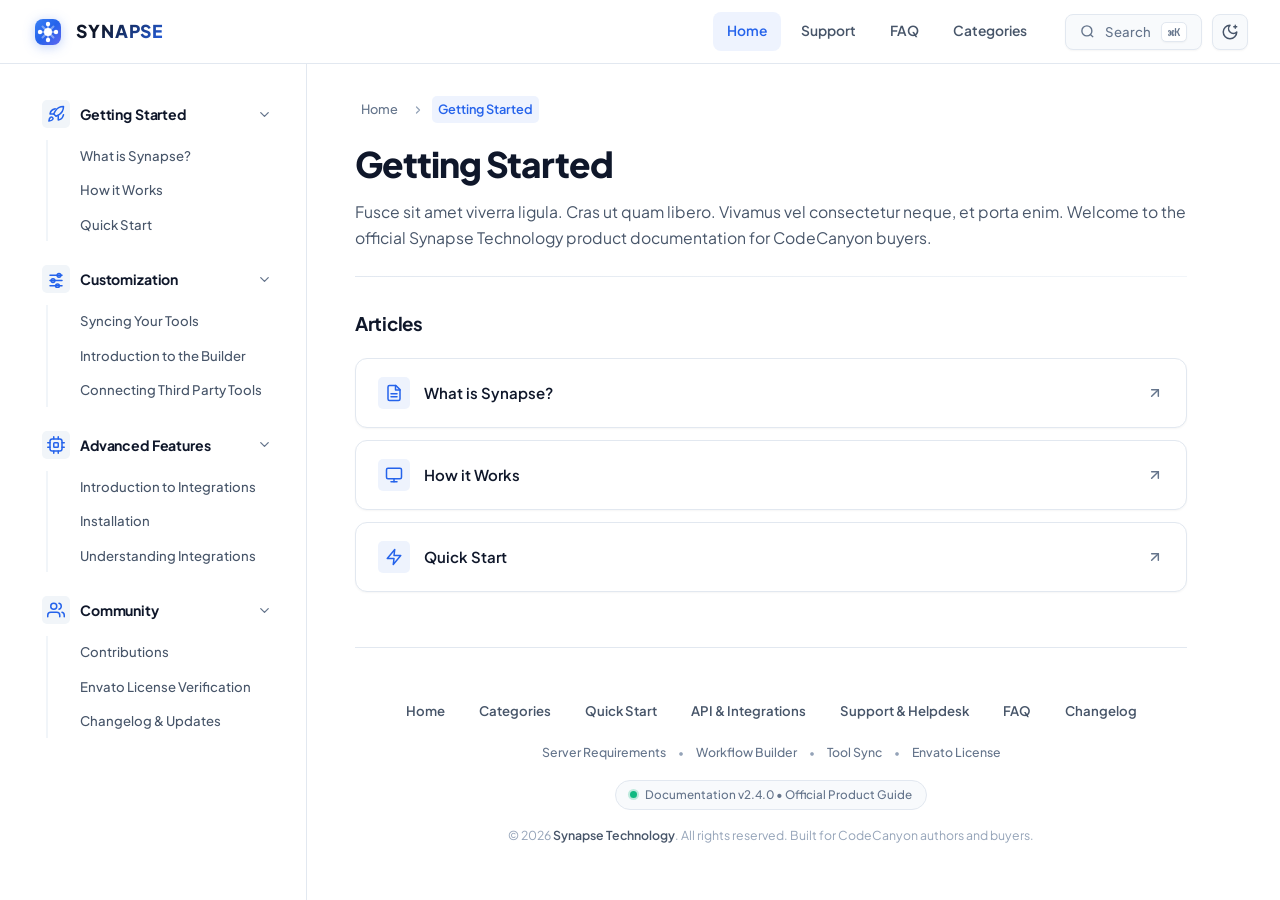
==== commit f639fc93: "Fix footer layout and remove Sign in options" ====
--- a/index.html
+++ b/index.html
@@ -76,11 +76,6 @@
               <path d="M21 12.79A9 9 0 1 1 11.21 3 7 7 0 0 0 21 12.79z"></path>
             </svg>
           </button>
-
-          <!-- Blue CTA Button matching reference image -->
-          <a href="#getting-started" class="btn-primary-blue" data-view-target="view-license-verification">
-            Sign in
-          </a>
 
           <!-- Mobile Hamburger Toggle -->
           <button type="button" class="mobile-menu-btn" id="mobileMenuBtn" aria-label="Toggle navigation menu">
@@ -1146,33 +1141,41 @@
       </section>
 
       <!-- ==========================================================================
-           FOOTER (Inside main content column matching the reference image layout)
+           FOOTER (Refined Modern Documentation Portal Footer)
            ========================================================================== -->
       <footer class="footer">
         <div class="footer-inner">
-          <!-- Main Links Row matching screenshot -->
+          <!-- Main Links Row -->
           <nav class="footer-links-row" aria-label="Footer Links">
             <a href="#getting-started" class="footer-link" data-view-target="getting-started">Home</a>
-            <a href="#contributions" class="footer-link" data-view-target="view-contributions">Support</a>
+            <a href="#categories" class="footer-link" data-view-target="view-categories">Categories</a>
+            <a href="#quick-start" class="footer-link" data-view-target="view-quick-start">Quick Start</a>
+            <a href="#understanding-integrations" class="footer-link" data-view-target="view-understanding-integrations">API &amp; Integrations</a>
+            <a href="#contributions" class="footer-link" data-view-target="view-contributions">Support &amp; Helpdesk</a>
             <a href="#faq" class="footer-link" data-view-target="faq">FAQ</a>
-            <a href="#license-verification" class="footer-link" data-view-target="view-license-verification">Authors</a>
-            <a href="#categories" class="footer-link" data-view-target="view-categories">Categories</a>
-            <a href="#getting-started" class="footer-link" data-view-target="view-license-verification">Sign In</a>
-            <a href="#getting-started" class="footer-link" data-view-target="view-license-verification">Sign Up</a>
+            <a href="#changelog" class="footer-link" data-view-target="view-changelog">Changelog</a>
           </nav>
 
-          <!-- Secondary Sublinks matching screenshot -->
+          <!-- Secondary Sublinks Row -->
           <div class="footer-secondary-links">
-            <a href="#quick-start" class="footer-sublink" data-view-target="view-quick-start">Style Guide</a>
-            <a href="#installation" class="footer-sublink" data-view-target="view-installation">Instructions</a>
-            <a href="#license-verification" class="footer-sublink" data-view-target="view-license-verification">Licenses</a>
-            <a href="#changelog" class="footer-sublink" data-view-target="view-changelog">Changelog</a>
-            <a href="#builder" class="footer-sublink" data-view-target="view-builder">Components</a>
+            <a href="#installation" class="footer-sublink" data-view-target="view-installation">Server Requirements</a>
+            <span class="footer-sublink-dot">•</span>
+            <a href="#builder" class="footer-sublink" data-view-target="view-builder">Workflow Builder</a>
+            <span class="footer-sublink-dot">•</span>
+            <a href="#syncing-tools" class="footer-sublink" data-view-target="view-syncing-tools">Tool Sync</a>
+            <span class="footer-sublink-dot">•</span>
+            <a href="#license-verification" class="footer-sublink" data-view-target="view-license-verification">Envato License</a>
+          </div>
+
+          <!-- Status & Version Badge -->
+          <div class="footer-badge">
+            <span class="status-pulse-dot"></span>
+            <span>Documentation v2.4.0 • Official Product Guide</span>
           </div>
 
           <!-- Copyright row -->
           <div class="footer-copyright">
-            © Synapse — 2026. All rights reserved. Powered by <strong>Synapse Technology</strong>.
+            © 2026 <strong>Synapse Technology</strong>. All rights reserved. Built for CodeCanyon authors and buyers.
           </div>
         </div>
       </footer>
--- a/css/style.css
+++ b/css/style.css
@@ -562,10 +562,11 @@
 .content-area {
   flex: 1;
   min-width: 0;
-  padding: 32px 0 80px 48px;
+  padding: 32px 0 32px 48px;
   max-width: var(--content-max-width);
   display: flex;
   flex-direction: column;
+  min-height: calc(100vh - var(--header-height));
 }
 
 .view-panel {
@@ -1211,10 +1212,11 @@
    FOOTER (Clean & Refined Layout)
    ========================================================================== */
 .footer {
+  margin-top: auto;
   border-top: 1px solid var(--border-color);
   background: transparent;
-  padding: 40px 0 24px 0;
-  margin-top: 56px;
+  padding: 48px 0 24px 0;
+  width: 100%;
 }
 
 .footer-inner {
@@ -1229,41 +1231,74 @@
   display: flex;
   flex-wrap: wrap;
   justify-content: center;
-  gap: 16px 24px;
+  gap: 10px 18px;
 }
 
 .footer-link {
-  font-size: 0.86rem;
+  font-size: 0.88rem;
+  font-weight: 600;
+  color: var(--text-secondary);
+  padding: 4px 8px;
+  border-radius: var(--radius-xs);
+  transition: all var(--transition-fast);
+}
+
+.footer-link:hover {
+  color: var(--primary);
+  background: var(--bg-tertiary);
+}
+
+.footer-secondary-links {
+  display: flex;
+  flex-wrap: wrap;
+  justify-content: center;
+  align-items: center;
+  gap: 8px 12px;
+}
+
+.footer-sublink {
+  font-size: 0.82rem;
   font-weight: 500;
   color: var(--text-muted);
   transition: color var(--transition-fast);
 }
 
-.footer-link:hover {
+.footer-sublink:hover {
   color: var(--primary);
 }
 
-.footer-secondary-links {
-  display: flex;
-  flex-wrap: wrap;
-  justify-content: center;
-  gap: 12px 18px;
-}
-
-.footer-sublink {
-  font-size: 0.82rem;
+.footer-sublink-dot {
   color: var(--text-subtle);
-  transition: color var(--transition-fast);
-}
-
-.footer-sublink:hover {
-  color: var(--text-secondary);
+  font-size: 0.75rem;
+}
+
+.footer-badge {
+  display: inline-flex;
+  align-items: center;
+  gap: 8px;
+  padding: 4px 14px;
+  background: var(--bg-secondary);
+  border: 1px solid var(--border-color);
+  border-radius: var(--radius-full);
+  font-size: 0.78rem;
+  font-weight: 500;
+  color: var(--text-muted);
+  margin-top: 2px;
+}
+
+.status-pulse-dot {
+  width: 7px;
+  height: 7px;
+  border-radius: 50%;
+  background: #10b981;
+  box-shadow: 0 0 0 2px rgba(16, 185, 129, 0.25);
+  display: inline-block;
 }
 
 .footer-copyright {
   font-size: 0.82rem;
   color: var(--text-subtle);
-  margin-top: 6px;
+  line-height: 1.5;
 }
 
 .footer-copyright strong {
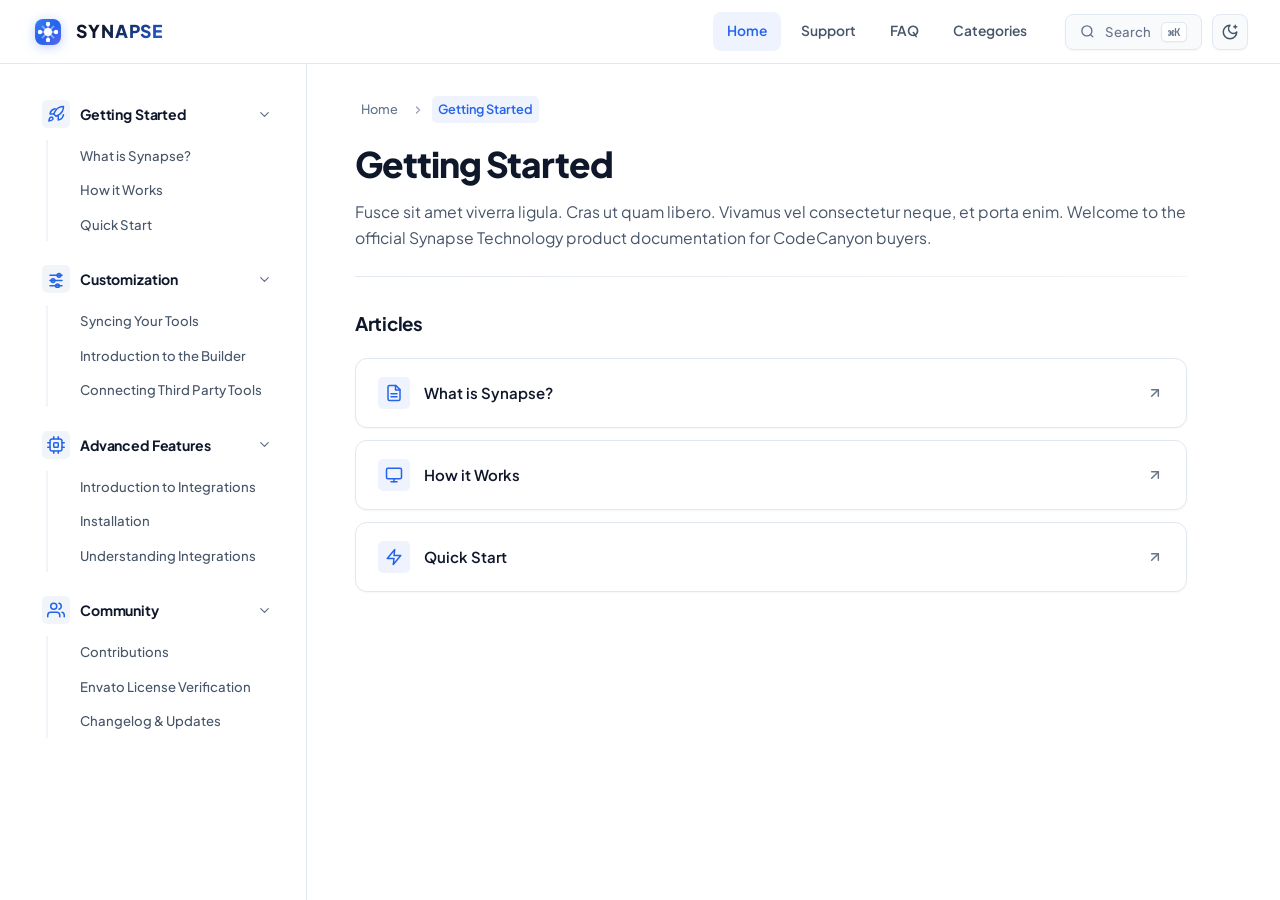
==== commit e8dbe90a: "Remove footer section completely as requested" ====
--- a/index.html
+++ b/index.html
@@ -1140,46 +1140,6 @@
         </div>
       </section>
 
-      <!-- ==========================================================================
-           FOOTER (Refined Modern Documentation Portal Footer)
-           ========================================================================== -->
-      <footer class="footer">
-        <div class="footer-inner">
-          <!-- Main Links Row -->
-          <nav class="footer-links-row" aria-label="Footer Links">
-            <a href="#getting-started" class="footer-link" data-view-target="getting-started">Home</a>
-            <a href="#categories" class="footer-link" data-view-target="view-categories">Categories</a>
-            <a href="#quick-start" class="footer-link" data-view-target="view-quick-start">Quick Start</a>
-            <a href="#understanding-integrations" class="footer-link" data-view-target="view-understanding-integrations">API &amp; Integrations</a>
-            <a href="#contributions" class="footer-link" data-view-target="view-contributions">Support &amp; Helpdesk</a>
-            <a href="#faq" class="footer-link" data-view-target="faq">FAQ</a>
-            <a href="#changelog" class="footer-link" data-view-target="view-changelog">Changelog</a>
-          </nav>
-
-          <!-- Secondary Sublinks Row -->
-          <div class="footer-secondary-links">
-            <a href="#installation" class="footer-sublink" data-view-target="view-installation">Server Requirements</a>
-            <span class="footer-sublink-dot">•</span>
-            <a href="#builder" class="footer-sublink" data-view-target="view-builder">Workflow Builder</a>
-            <span class="footer-sublink-dot">•</span>
-            <a href="#syncing-tools" class="footer-sublink" data-view-target="view-syncing-tools">Tool Sync</a>
-            <span class="footer-sublink-dot">•</span>
-            <a href="#license-verification" class="footer-sublink" data-view-target="view-license-verification">Envato License</a>
-          </div>
-
-          <!-- Status & Version Badge -->
-          <div class="footer-badge">
-            <span class="status-pulse-dot"></span>
-            <span>Documentation v2.4.0 • Official Product Guide</span>
-          </div>
-
-          <!-- Copyright row -->
-          <div class="footer-copyright">
-            © 2026 <strong>Synapse Technology</strong>. All rights reserved. Built for CodeCanyon authors and buyers.
-          </div>
-        </div>
-      </footer>
-
     </main>
   </div>
 
--- a/css/style.css
+++ b/css/style.css
@@ -562,11 +562,10 @@
 .content-area {
   flex: 1;
   min-width: 0;
-  padding: 32px 0 32px 48px;
+  padding: 32px 0 80px 48px;
   max-width: var(--content-max-width);
   display: flex;
   flex-direction: column;
-  min-height: calc(100vh - var(--header-height));
 }
 
 .view-panel {
@@ -1208,103 +1207,7 @@
   color: var(--primary);
 }
 
-/* ==========================================================================
-   FOOTER (Clean & Refined Layout)
-   ========================================================================== */
-.footer {
-  margin-top: auto;
-  border-top: 1px solid var(--border-color);
-  background: transparent;
-  padding: 48px 0 24px 0;
-  width: 100%;
-}
-
-.footer-inner {
-  display: flex;
-  flex-direction: column;
-  align-items: center;
-  text-align: center;
-  gap: 16px;
-}
-
-.footer-links-row {
-  display: flex;
-  flex-wrap: wrap;
-  justify-content: center;
-  gap: 10px 18px;
-}
-
-.footer-link {
-  font-size: 0.88rem;
-  font-weight: 600;
-  color: var(--text-secondary);
-  padding: 4px 8px;
-  border-radius: var(--radius-xs);
-  transition: all var(--transition-fast);
-}
-
-.footer-link:hover {
-  color: var(--primary);
-  background: var(--bg-tertiary);
-}
-
-.footer-secondary-links {
-  display: flex;
-  flex-wrap: wrap;
-  justify-content: center;
-  align-items: center;
-  gap: 8px 12px;
-}
-
-.footer-sublink {
-  font-size: 0.82rem;
-  font-weight: 500;
-  color: var(--text-muted);
-  transition: color var(--transition-fast);
-}
-
-.footer-sublink:hover {
-  color: var(--primary);
-}
-
-.footer-sublink-dot {
-  color: var(--text-subtle);
-  font-size: 0.75rem;
-}
-
-.footer-badge {
-  display: inline-flex;
-  align-items: center;
-  gap: 8px;
-  padding: 4px 14px;
-  background: var(--bg-secondary);
-  border: 1px solid var(--border-color);
-  border-radius: var(--radius-full);
-  font-size: 0.78rem;
-  font-weight: 500;
-  color: var(--text-muted);
-  margin-top: 2px;
-}
-
-.status-pulse-dot {
-  width: 7px;
-  height: 7px;
-  border-radius: 50%;
-  background: #10b981;
-  box-shadow: 0 0 0 2px rgba(16, 185, 129, 0.25);
-  display: inline-block;
-}
-
-.footer-copyright {
-  font-size: 0.82rem;
-  color: var(--text-subtle);
-  line-height: 1.5;
-}
-
-.footer-copyright strong {
-  color: var(--text-secondary);
-  font-weight: 600;
-}
+
 
 /* ==========================================================================
    SEARCH MODAL (Command Palette Style)
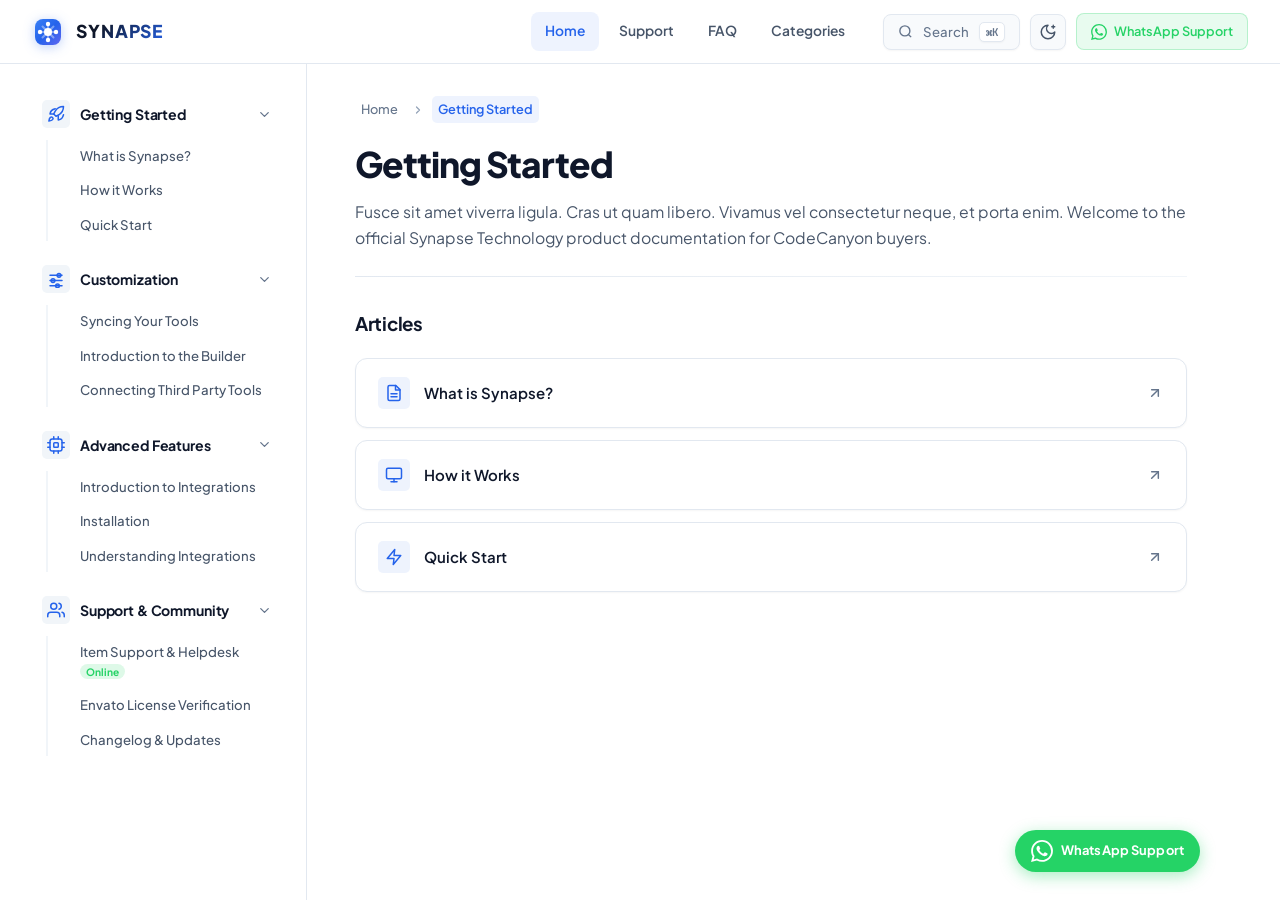
==== commit 6b3e2ea0: "Enhance Support page with WhatsApp Priority Support (+916002552415), channel cards, resolution steps" ====
--- a/index.html
+++ b/index.html
@@ -53,7 +53,7 @@
         <!-- Main Navigation Links -->
         <nav class="nav-links" aria-label="Main Navigation">
           <a href="#getting-started" class="nav-link active" data-view-target="getting-started">Home</a>
-          <a href="#contributions" class="nav-link" data-view-target="view-contributions">Support</a>
+          <a href="#support" class="nav-link" data-view-target="view-contributions">Support</a>
           <a href="#faq" class="nav-link" data-view-target="faq">FAQ</a>
           <a href="#categories" class="nav-link" data-view-target="view-categories">Categories</a>
         </nav>
@@ -76,6 +76,14 @@
               <path d="M21 12.79A9 9 0 1 1 11.21 3 7 7 0 0 0 21 12.79z"></path>
             </svg>
           </button>
+
+          <!-- WhatsApp Support Header Button -->
+          <a href="https://wa.me/916002552415?text=Hello%20Synapse%20Support%2C%20I%20need%20assistance%20with%20Synapse%20Technology." target="_blank" rel="noopener noreferrer" class="whatsapp-header-btn" title="Support via WhatsApp (+91 6002552415)">
+            <svg width="16" height="16" viewBox="0 0 24 24" fill="currentColor">
+              <path d="M17.472 14.382c-.297-.149-1.758-.867-2.03-.967-.273-.099-.471-.148-.67.15-.197.297-.767.966-.94 1.164-.173.199-.347.223-.644.075-.297-.15-1.255-.463-2.39-1.475-.883-.788-1.48-1.761-1.653-2.059-.173-.297-.018-.458.13-.606.134-.133.298-.347.446-.52.149-.174.198-.298.298-.497.099-.198.05-.371-.025-.52-.075-.149-.669-1.612-.916-2.207-.242-.579-.487-.5-.669-.51-.173-.008-.371-.01-.57-.01-.198 0-.52.074-.792.372-.272.297-1.04 1.016-1.04 2.479 0 1.462 1.065 2.875 1.213 3.074.149.198 2.096 3.2 5.077 4.487.709.306 1.262.489 1.694.625.712.227 1.36.195 1.871.118.571-.085 1.758-.719 2.006-1.413.248-.694.248-1.289.173-1.413-.074-.124-.272-.198-.57-.347m-5.421 7.403h-.004a9.87 9.87 0 01-5.031-1.378l-.361-.214-3.741.982.998-3.648-.235-.374a9.86 9.86 0 01-1.51-5.26c.001-5.45 4.436-9.884 9.888-9.884 2.64 0 5.122 1.03 6.988 2.898a9.825 9.825 0 012.893 6.994c-.003 5.45-4.437 9.884-9.888 9.884m8.413-18.297A11.815 11.815 0 0012.05 0C5.495 0 .16 5.335.157 11.892c0 2.096.547 4.142 1.588 5.945L.057 24l6.305-1.654a11.882 11.882 0 005.683 1.448h.005c6.554 0 11.89-5.335 11.893-11.893a11.821 11.821 0 00-3.48-8.413z"/>
+            </svg>
+            <span>WhatsApp Support</span>
+          </a>
 
           <!-- Mobile Hamburger Toggle -->
           <button type="button" class="mobile-menu-btn" id="mobileMenuBtn" aria-label="Toggle navigation menu">
@@ -193,16 +201,19 @@
                   <path d="M16 3.13a4 4 0 0 1 0 7.75"></path>
                 </svg>
               </span>
-              <span>Community</span>
+              <span>Support &amp; Community</span>
             </div>
             <svg class="nav-section-chevron" viewBox="0 0 24 24" fill="none" stroke="currentColor" stroke-width="2" stroke-linecap="round" stroke-linejoin="round">
               <path d="m6 9 6 6 6-6"/>
             </svg>
           </button>
           <div class="nav-section-items">
-            <a href="#contributions" class="nav-item-link" data-view-target="view-contributions">Contributions</a>
+            <a href="#support" class="nav-item-link" data-view-target="view-contributions">
+              <span>Item Support &amp; Helpdesk</span>
+              <span class="nav-badge-online">Online</span>
+            </a>
             <a href="#license-verification" class="nav-item-link" data-view-target="view-license-verification">Envato License Verification</a>
-            <a href="#changelog" class="nav-item-link" data-view-target="view-changelog">Changelog & Updates</a>
+            <a href="#changelog" class="nav-item-link" data-view-target="view-changelog">Changelog &amp; Updates</a>
           </div>
         </div>
 
@@ -968,24 +979,170 @@
       </section>
 
       <!-- ======================================================================
-           VIEW 11: ARTICLE - CONTRIBUTIONS & SUPPORT
+           VIEW 11: ARTICLE - SUPPORT & HELPDESK
            ====================================================================== -->
       <section class="view-panel" id="view-contributions">
         <nav class="breadcrumbs" aria-label="Breadcrumb">
           <a href="#getting-started" class="breadcrumb-link" data-view-target="getting-started">Home</a>
           <span class="breadcrumb-separator"><svg width="12" height="12" viewBox="0 0 24 24" fill="none" stroke="currentColor" stroke-width="2.5" stroke-linecap="round" stroke-linejoin="round"><path d="m9 18 6-6-6-6"/></svg></span>
-          <span class="breadcrumb-link">Community</span>
-          <span class="breadcrumb-separator"><svg width="12" height="12" viewBox="0 0 24 24" fill="none" stroke="currentColor" stroke-width="2.5" stroke-linecap="round" stroke-linejoin="round"><path d="m9 18 6-6-6-6"/></svg></span>
-          <span class="breadcrumb-current">Contributions &amp; Support</span>
+          <span class="breadcrumb-link">Support &amp; Community</span>
+          <span class="breadcrumb-separator"><svg width="12" height="12" viewBox="0 0 24 24" fill="none" stroke="currentColor" stroke-width="2.5" stroke-linecap="round" stroke-linejoin="round"><path d="m9 18 6-6-6-6"/></svg></span>
+          <span class="breadcrumb-current">Item Support &amp; Helpdesk</span>
         </nav>
 
         <h1 class="page-title">Item Support &amp; Helpdesk</h1>
         <p class="page-lead">
-          We pride ourselves on providing 5-star author support for all verified CodeCanyon buyers.
+          We provide 5-star author technical support for all verified CodeCanyon buyers. For the fastest response, reach out directly to our engineering team via WhatsApp at <strong>+91 6002552415</strong>.
         </p>
         <hr class="divider">
 
         <div class="doc-content">
+          <!-- WhatsApp Support Hero Card at the very top of Support page -->
+          <div class="whatsapp-support-card">
+            <div class="whatsapp-card-left">
+              <div class="whatsapp-avatar">
+                <svg width="28" height="28" viewBox="0 0 24 24" fill="#ffffff">
+                  <path d="M17.472 14.382c-.297-.149-1.758-.867-2.03-.967-.273-.099-.471-.148-.67.15-.197.297-.767.966-.94 1.164-.173.199-.347.223-.644.075-.297-.15-1.255-.463-2.39-1.475-.883-.788-1.48-1.761-1.653-2.059-.173-.297-.018-.458.13-.606.134-.133.298-.347.446-.52.149-.174.198-.298.298-.497.099-.198.05-.371-.025-.52-.075-.149-.669-1.612-.916-2.207-.242-.579-.487-.5-.669-.51-.173-.008-.371-.01-.57-.01-.198 0-.52.074-.792.372-.272.297-1.04 1.016-1.04 2.479 0 1.462 1.065 2.875 1.213 3.074.149.198 2.096 3.2 5.077 4.487.709.306 1.262.489 1.694.625.712.227 1.36.195 1.871.118.571-.085 1.758-.719 2.006-1.413.248-.694.248-1.289.173-1.413-.074-.124-.272-.198-.57-.347m-5.421 7.403h-.004a9.87 9.87 0 01-5.031-1.378l-.361-.214-3.741.982.998-3.648-.235-.374a9.86 9.86 0 01-1.51-5.26c.001-5.45 4.436-9.884 9.888-9.884 2.64 0 5.122 1.03 6.988 2.898a9.825 9.825 0 012.893 6.994c-.003 5.45-4.437 9.884-9.888 9.884m8.413-18.297A11.815 11.815 0 0012.05 0C5.495 0 .16 5.335.157 11.892c0 2.096.547 4.142 1.588 5.945L.057 24l6.305-1.654a11.882 11.882 0 005.683 1.448h.005c6.554 0 11.89-5.335 11.893-11.893a11.821 11.821 0 00-3.48-8.413z"/>
+                </svg>
+              </div>
+              <div class="whatsapp-details">
+                <div class="whatsapp-title-row">
+                  <span class="whatsapp-title">Priority Support via WhatsApp</span>
+                  <span class="whatsapp-status-badge"><span class="status-pulse-dot"></span> Online</span>
+                </div>
+                <div class="whatsapp-number">+91 6002552415</div>
+                <div class="whatsapp-desc">Direct technical assistance, installation guidance, and CodeCanyon verification. Typically replies within 15–30 minutes.</div>
+              </div>
+            </div>
+            <a href="https://wa.me/916002552415?text=Hello%20Synapse%20Support%2C%20I%20need%20assistance%20with%20Synapse%20Technology." target="_blank" rel="noopener noreferrer" class="btn-whatsapp">
+              <svg width="18" height="18" viewBox="0 0 24 24" fill="currentColor">
+                <path d="M17.472 14.382c-.297-.149-1.758-.867-2.03-.967-.273-.099-.471-.148-.67.15-.197.297-.767.966-.94 1.164-.173.199-.347.223-.644.075-.297-.15-1.255-.463-2.39-1.475-.883-.788-1.48-1.761-1.653-2.059-.173-.297-.018-.458.13-.606.134-.133.298-.347.446-.52.149-.174.198-.298.298-.497.099-.198.05-.371-.025-.52-.075-.149-.669-1.612-.916-2.207-.242-.579-.487-.5-.669-.51-.173-.008-.371-.01-.57-.01-.198 0-.52.074-.792.372-.272.297-1.04 1.016-1.04 2.479 0 1.462 1.065 2.875 1.213 3.074.149.198 2.096 3.2 5.077 4.487.709.306 1.262.489 1.694.625.712.227 1.36.195 1.871.118.571-.085 1.758-.719 2.006-1.413.248-.694.248-1.289.173-1.413-.074-.124-.272-.198-.57-.347m-5.421 7.403h-.004a9.87 9.87 0 01-5.031-1.378l-.361-.214-3.741.982.998-3.648-.235-.374a9.86 9.86 0 01-1.51-5.26c.001-5.45 4.436-9.884 9.888-9.884 2.64 0 5.122 1.03 6.988 2.898a9.825 9.825 0 012.893 6.994c-.003 5.45-4.437 9.884-9.888 9.884m8.413-18.297A11.815 11.815 0 0012.05 0C5.495 0 .16 5.335.157 11.892c0 2.096.547 4.142 1.588 5.945L.057 24l6.305-1.654a11.882 11.882 0 005.683 1.448h.005c6.554 0 11.89-5.335 11.893-11.893a11.821 11.821 0 00-3.48-8.413z"/>
+              </svg>
+              <span>Chat via WhatsApp (+91 6002552415)</span>
+            </a>
+          </div>
+
+          <h2>Support Channels &amp; Availability</h2>
+          <p>
+            Choose the contact channel that best fits your inquiry:
+          </p>
+
+          <div class="support-channels-grid">
+            <!-- Channel 1: WhatsApp -->
+            <div class="support-channel-card highlighted">
+              <div class="channel-card-header">
+                <div class="channel-icon-wrap channel-icon-whatsapp">
+                  <svg width="22" height="22" viewBox="0 0 24 24" fill="#25D366">
+                    <path d="M17.472 14.382c-.297-.149-1.758-.867-2.03-.967-.273-.099-.471-.148-.67.15-.197.297-.767.966-.94 1.164-.173.199-.347.223-.644.075-.297-.15-1.255-.463-2.39-1.475-.883-.788-1.48-1.761-1.653-2.059-.173-.297-.018-.458.13-.606.134-.133.298-.347.446-.52.149-.174.198-.298.298-.497.099-.198.05-.371-.025-.52-.075-.149-.669-1.612-.916-2.207-.242-.579-.487-.5-.669-.51-.173-.008-.371-.01-.57-.01-.198 0-.52.074-.792.372-.272.297-1.04 1.016-1.04 2.479 0 1.462 1.065 2.875 1.213 3.074.149.198 2.096 3.2 5.077 4.487.709.306 1.262.489 1.694.625.712.227 1.36.195 1.871.118.571-.085 1.758-.719 2.006-1.413.248-.694.248-1.289.173-1.413-.074-.124-.272-.198-.57-.347m-5.421 7.403h-.004a9.87 9.87 0 01-5.031-1.378l-.361-.214-3.741.982.998-3.648-.235-.374a9.86 9.86 0 01-1.51-5.26c.001-5.45 4.436-9.884 9.888-9.884 2.64 0 5.122 1.03 6.988 2.898a9.825 9.825 0 012.893 6.994c-.003 5.45-4.437 9.884-9.888 9.884m8.413-18.297A11.815 11.815 0 0012.05 0C5.495 0 .16 5.335.157 11.892c0 2.096.547 4.142 1.588 5.945L.057 24l6.305-1.654a11.882 11.882 0 005.683 1.448h.005c6.554 0 11.89-5.335 11.893-11.893a11.821 11.821 0 00-3.48-8.413z"/>
+                  </svg>
+                </div>
+                <span class="channel-badge channel-badge-fast">Fastest Response</span>
+              </div>
+              <h3 class="channel-card-title">WhatsApp Technical Support</h3>
+              <p class="channel-card-desc">Direct developer assistance for setup errors, database installation, and license activation.</p>
+              <div class="channel-card-contact">+91 6002552415</div>
+              <a href="https://wa.me/916002552415?text=Hello%20Synapse%20Support%2C%20I%20need%20assistance%20with%20Synapse%20Technology." target="_blank" rel="noopener noreferrer" class="channel-card-btn btn-green">
+                <span>Message on WhatsApp</span>
+                <svg width="14" height="14" viewBox="0 0 24 24" fill="none" stroke="currentColor" stroke-width="2.5" stroke-linecap="round" stroke-linejoin="round"><line x1="7" y1="17" x2="17" y2="7"></line><polyline points="7 7 17 7 17 17"></polyline></svg>
+              </a>
+            </div>
+
+            <!-- Channel 2: CodeCanyon -->
+            <div class="support-channel-card">
+              <div class="channel-card-header">
+                <div class="channel-icon-wrap channel-icon-envato">
+                  <svg width="22" height="22" viewBox="0 0 24 24" fill="none" stroke="#2563eb" stroke-width="2" stroke-linecap="round" stroke-linejoin="round">
+                    <rect width="18" height="18" x="3" y="3" rx="2"></rect>
+                    <path d="M7 7h10M7 12h10M7 17h6"></path>
+                  </svg>
+                </div>
+                <span class="channel-badge channel-badge-official">Official SLA</span>
+              </div>
+              <h3 class="channel-card-title">Envato CodeCanyon Desk</h3>
+              <p class="channel-card-desc">Official support tickets via CodeCanyon item page with purchase code verification.</p>
+              <div class="channel-card-contact">support.synapse.tech</div>
+              <a href="https://codecanyon.net/downloads" target="_blank" rel="noopener noreferrer" class="channel-card-btn btn-secondary">
+                <span>Open Ticket</span>
+                <svg width="14" height="14" viewBox="0 0 24 24" fill="none" stroke="currentColor" stroke-width="2.5" stroke-linecap="round" stroke-linejoin="round"><line x1="7" y1="17" x2="17" y2="7"></line><polyline points="7 7 17 7 17 17"></polyline></svg>
+              </a>
+            </div>
+
+            <!-- Channel 3: Email Desk -->
+            <div class="support-channel-card">
+              <div class="channel-card-header">
+                <div class="channel-icon-wrap channel-icon-email">
+                  <svg width="22" height="22" viewBox="0 0 24 24" fill="none" stroke="#8b5cf6" stroke-width="2" stroke-linecap="round" stroke-linejoin="round">
+                    <rect width="20" height="16" x="2" y="4" rx="2"></rect>
+                    <path d="m22 7-8.97 5.7a1.94 1.94 0 0 1-2.06 0L2 7"></path>
+                  </svg>
+                </div>
+                <span class="channel-badge channel-badge-mail">Direct Mail</span>
+              </div>
+              <h3 class="channel-card-title">Technical Email Inbox</h3>
+              <p class="channel-card-desc">Submit complete server crash dumps, diagnostic logs, or custom development inquiries.</p>
+              <div class="channel-card-contact">support@synapse.tech</div>
+              <a href="mailto:support@synapse.tech" class="channel-card-btn btn-secondary">
+                <span>Send Email</span>
+                <svg width="14" height="14" viewBox="0 0 24 24" fill="none" stroke="currentColor" stroke-width="2.5" stroke-linecap="round" stroke-linejoin="round"><line x1="7" y1="17" x2="17" y2="7"></line><polyline points="7 7 17 7 17 17"></polyline></svg>
+              </a>
+            </div>
+          </div>
+
+          <h2>How to Get Instant WhatsApp Support</h2>
+          <div class="support-steps-container">
+            <div class="support-step-item">
+              <div class="support-step-number">1</div>
+              <div class="support-step-content">
+                <strong>Locate Your Purchase Code</strong>
+                <p>Go to your <a href="https://codecanyon.net/downloads" target="_blank" rel="noopener">CodeCanyon Downloads</a> page, click <em>Download &gt; License certificate &amp; purchase code (text file)</em>, and copy the 36-character UUID.</p>
+              </div>
+            </div>
+            <div class="support-step-item">
+              <div class="support-step-number">2</div>
+              <div class="support-step-content">
+                <strong>Click Chat on WhatsApp or Message +91 6002552415</strong>
+                <p>Click any WhatsApp support button on this portal or add <code>+91 6002552415</code> to your phone contacts.</p>
+              </div>
+            </div>
+            <div class="support-step-item">
+              <div class="support-step-number">3</div>
+              <div class="support-step-content">
+                <strong>Send Details &amp; Error Screenshots</strong>
+                <p>Provide your Purchase Code, server environment details, and screenshots or error log lines from <code>storage/logs/</code>.</p>
+              </div>
+            </div>
+            <div class="support-step-item">
+              <div class="support-step-number">4</div>
+              <div class="support-step-content">
+                <strong>Direct Developer Resolution</strong>
+                <p>A core Synapse engineer reviews your issue and provides step-by-step guidance or patch solutions.</p>
+              </div>
+            </div>
+          </div>
+
+          <h2>Fast Support Message Template</h2>
+          <p>
+            Copy this template and paste it directly into WhatsApp (<strong>+91 6002552415</strong>) for accelerated authorization:
+          </p>
+          <div class="code-block-wrap">
+            <div class="code-block-header">
+              <span class="code-language">WhatsApp Support Template</span>
+              <button type="button" class="copy-btn" data-action="copy-support-template" aria-label="Copy template">
+                <svg width="14" height="14" viewBox="0 0 24 24" fill="none" stroke="currentColor" stroke-width="2" stroke-linecap="round" stroke-linejoin="round">
+                  <rect width="14" height="14" x="8" y="8" rx="2" ry="2"></rect>
+                  <path d="M4 16c-1.1 0-2-.9-2-2V4c0-1.1.9-2 2-2h10c1.1 0 2 .9 2 2"></path>
+                </svg>
+                <span>Copy Template</span>
+              </button>
+            </div>
+            <pre><code class="language-text" id="whatsappSupportTemplate">Hi Synapse Support Team,
+• Purchase Code: [Paste your CodeCanyon Purchase Code here]
+• Synapse Version: v1.2.0
+• Hosting / OS: [e.g. Ubuntu 22.04 / cPanel / Docker / Windows]
+• PHP Version: 8.2+
+• Description of Issue: [Brief description of the problem or error message]</code></pre>
+          </div>
+
           <h2>Envato Item Support Policy</h2>
           <p>
             Your purchase comes with <strong>6 months of free technical support</strong> directly from the authors of Synapse Technology.
@@ -996,6 +1153,7 @@
               <div class="feature-box-icon feature-icon-success"><svg width="22" height="22" viewBox="0 0 24 24" fill="none" stroke="#10b981" stroke-width="2.2" stroke-linecap="round" stroke-linejoin="round"><path d="M22 11.08V12a10 10 0 1 1-5.93-9.14"></path><polyline points="22 4 12 14.01 9 11.01"></polyline></svg></div>
               <div class="feature-box-title">What is Included:</div>
               <div class="feature-box-desc">
+                - Direct WhatsApp troubleshooting (+91 6002552415)<br>
                 - Answering technical questions about built-in features<br>
                 - Bug fixes and reported security patches<br>
                 - Guidance on installation and configuration
@@ -1011,11 +1169,6 @@
               </div>
             </div>
           </div>
-
-          <h2>How to Open a Support Ticket</h2>
-          <p>
-            Please visit our official support desk at <strong>support.synapse.tech</strong> or click the <em>Support</em> tab on our CodeCanyon item page. Remember to include your <strong>Purchase Code</strong> for instant authorization.
-          </p>
         </div>
       </section>
 
@@ -1170,6 +1323,14 @@
   <!-- Toast Notification -->
   <div class="toast" id="toast">Code copied to clipboard!</div>
 
+  <!-- Floating WhatsApp Quick Support Widget -->
+  <a href="https://wa.me/916002552415?text=Hello%20Synapse%20Support%2C%20I%20need%20assistance%20with%20Synapse%20Technology." target="_blank" rel="noopener noreferrer" class="whatsapp-floating-btn" id="whatsappFloatingBtn" aria-label="Support via WhatsApp" title="WhatsApp Support: +91 6002552415">
+    <svg width="22" height="22" viewBox="0 0 24 24" fill="#ffffff">
+      <path d="M17.472 14.382c-.297-.149-1.758-.867-2.03-.967-.273-.099-.471-.148-.67.15-.197.297-.767.966-.94 1.164-.173.199-.347.223-.644.075-.297-.15-1.255-.463-2.39-1.475-.883-.788-1.48-1.761-1.653-2.059-.173-.297-.018-.458.13-.606.134-.133.298-.347.446-.52.149-.174.198-.298.298-.497.099-.198.05-.371-.025-.52-.075-.149-.669-1.612-.916-2.207-.242-.579-.487-.5-.669-.51-.173-.008-.371-.01-.57-.01-.198 0-.52.074-.792.372-.272.297-1.04 1.016-1.04 2.479 0 1.462 1.065 2.875 1.213 3.074.149.198 2.096 3.2 5.077 4.487.709.306 1.262.489 1.694.625.712.227 1.36.195 1.871.118.571-.085 1.758-.719 2.006-1.413.248-.694.248-1.289.173-1.413-.074-.124-.272-.198-.57-.347m-5.421 7.403h-.004a9.87 9.87 0 01-5.031-1.378l-.361-.214-3.741.982.998-3.648-.235-.374a9.86 9.86 0 01-1.51-5.26c.001-5.45 4.436-9.884 9.888-9.884 2.64 0 5.122 1.03 6.988 2.898a9.825 9.825 0 012.893 6.994c-.003 5.45-4.437 9.884-9.888 9.884m8.413-18.297A11.815 11.815 0 0012.05 0C5.495 0 .16 5.335.157 11.892c0 2.096.547 4.142 1.588 5.945L.057 24l6.305-1.654a11.882 11.882 0 005.683 1.448h.005c6.554 0 11.89-5.335 11.893-11.893a11.821 11.821 0 00-3.48-8.413z"/>
+    </svg>
+    <span class="whatsapp-floating-text">WhatsApp Support</span>
+  </a>
+
   <!-- Floating Back to Top Button -->
   <button type="button" class="back-to-top" id="backToTopBtn" aria-label="Scroll back to top" title="Back to top">
     <svg width="18" height="18" viewBox="0 0 24 24" fill="none" stroke="currentColor" stroke-width="2.5" stroke-linecap="round" stroke-linejoin="round">
--- a/css/style.css
+++ b/css/style.css
@@ -1206,8 +1206,391 @@
   border-color: var(--primary);
   color: var(--primary);
 }
-
-
+/* ==========================================================================
+   WHATSAPP SUPPORT STYLES
+   ========================================================================== */
+.whatsapp-support-card {
+  display: flex;
+  align-items: center;
+  justify-content: space-between;
+  padding: 22px 24px;
+  background: var(--bg-card);
+  border: 1px solid rgba(37, 211, 102, 0.35);
+  border-left: 4px solid #25D366;
+  border-radius: var(--radius-md);
+  margin: 16px 0 32px 0;
+  box-shadow: 0 4px 20px -2px rgba(37, 211, 102, 0.12);
+  gap: 20px;
+  flex-wrap: wrap;
+  transition: all var(--transition-normal);
+}
+
+.whatsapp-support-card:hover {
+  border-color: #25D366;
+  box-shadow: 0 8px 26px -4px rgba(37, 211, 102, 0.22);
+  transform: translateY(-2px);
+}
+
+.whatsapp-card-left {
+  display: flex;
+  align-items: center;
+  gap: 16px;
+  flex: 1;
+  min-width: 260px;
+}
+
+.whatsapp-avatar {
+  width: 52px;
+  height: 52px;
+  border-radius: 50%;
+  background: linear-gradient(135deg, #25D366 0%, #128C7E 100%);
+  display: flex;
+  align-items: center;
+  justify-content: center;
+  flex-shrink: 0;
+  box-shadow: 0 4px 14px rgba(37, 211, 102, 0.35);
+}
+
+.whatsapp-details {
+  display: flex;
+  flex-direction: column;
+  gap: 3px;
+}
+
+.whatsapp-title-row {
+  display: flex;
+  align-items: center;
+  gap: 10px;
+}
+
+.whatsapp-title {
+  font-size: 1.05rem;
+  font-weight: 700;
+  color: var(--text-primary);
+}
+
+.whatsapp-status-badge {
+  display: inline-flex;
+  align-items: center;
+  gap: 6px;
+  padding: 2px 8px;
+  background: rgba(16, 185, 129, 0.12);
+  color: #10b981;
+  border-radius: var(--radius-full);
+  font-size: 0.72rem;
+  font-weight: 600;
+}
+
+.whatsapp-number {
+  font-size: 1.18rem;
+  font-weight: 800;
+  font-family: var(--font-mono);
+  color: #25D366;
+  letter-spacing: 0.02em;
+}
+
+.whatsapp-desc {
+  font-size: 0.88rem;
+  color: var(--text-secondary);
+  line-height: 1.5;
+}
+
+.btn-whatsapp {
+  display: inline-flex;
+  align-items: center;
+  gap: 10px;
+  background: #25D366;
+  color: #ffffff !important;
+  padding: 11px 24px;
+  border-radius: var(--radius-sm);
+  font-size: 0.94rem;
+  font-weight: 700;
+  box-shadow: 0 4px 14px rgba(37, 211, 102, 0.35);
+  transition: all var(--transition-fast);
+  flex-shrink: 0;
+  text-decoration: none;
+}
+
+.btn-whatsapp:hover {
+  background: #1eb956;
+  transform: translateY(-1px);
+  box-shadow: 0 6px 20px rgba(37, 211, 102, 0.45);
+}
+
+.btn-whatsapp:active {
+  transform: scale(0.98);
+}
+
+/* Header WhatsApp Button */
+.whatsapp-header-btn {
+  display: inline-flex;
+  align-items: center;
+  gap: 7px;
+  padding: 7px 14px;
+  border-radius: var(--radius-sm);
+  background: rgba(37, 211, 102, 0.1);
+  color: #25D366 !important;
+  border: 1px solid rgba(37, 211, 102, 0.25);
+  font-size: 0.85rem;
+  font-weight: 600;
+  transition: all var(--transition-fast);
+}
+
+.whatsapp-header-btn:hover {
+  background: #25D366;
+  color: #ffffff !important;
+  border-color: #25D366;
+  box-shadow: 0 3px 10px rgba(37, 211, 102, 0.3);
+  transform: translateY(-1px);
+}
+
+/* Floating WhatsApp Widget */
+.whatsapp-floating-btn {
+  position: fixed;
+  bottom: 28px;
+  right: 80px;
+  height: 42px;
+  padding: 0 16px;
+  border-radius: var(--radius-full);
+  background: #25D366;
+  color: #ffffff !important;
+  display: inline-flex;
+  align-items: center;
+  gap: 8px;
+  box-shadow: 0 4px 16px rgba(37, 211, 102, 0.4);
+  z-index: 85;
+  font-size: 0.86rem;
+  font-weight: 700;
+  letter-spacing: 0.01em;
+  transition: all var(--transition-fast);
+}
+
+.whatsapp-floating-btn:hover {
+  background: #1eb956;
+  transform: translateY(-2px);
+  box-shadow: 0 6px 20px rgba(37, 211, 102, 0.5);
+}
+
+.whatsapp-floating-btn:active {
+  transform: scale(0.96);
+}
+
+@media (max-width: 580px) {
+  .whatsapp-header-btn span {
+    display: none;
+  }
+  .whatsapp-header-btn {
+    padding: 7px 9px;
+  }
+  .whatsapp-floating-btn {
+    right: 74px;
+    padding: 0 10px;
+  }
+  .whatsapp-floating-text {
+    display: none;
+  }
+}
+
+/* ==========================================================================
+   SUPPORT PAGE & CHANNELS GRID
+   ========================================================================== */
+.support-channels-grid {
+  display: grid;
+  grid-template-columns: repeat(auto-fit, minmax(240px, 1fr));
+  gap: 16px;
+  margin: 18px 0 32px 0;
+}
+
+.support-channel-card {
+  background: var(--bg-card);
+  border: 1px solid var(--border-color);
+  border-radius: var(--radius-md);
+  padding: 20px;
+  display: flex;
+  flex-direction: column;
+  transition: all var(--transition-fast);
+  position: relative;
+}
+
+.support-channel-card:hover {
+  transform: translateY(-2px);
+  border-color: var(--border-hover);
+  box-shadow: var(--shadow-sm);
+}
+
+.support-channel-card.highlighted {
+  border-color: rgba(37, 211, 102, 0.4);
+  background: linear-gradient(to bottom, rgba(37, 211, 102, 0.05), var(--bg-card));
+}
+
+.channel-card-header {
+  display: flex;
+  align-items: center;
+  justify-content: space-between;
+  margin-bottom: 14px;
+}
+
+.channel-icon-wrap {
+  width: 40px;
+  height: 40px;
+  border-radius: var(--radius-sm);
+  display: flex;
+  align-items: center;
+  justify-content: center;
+  background: var(--bg-secondary);
+}
+
+.channel-icon-whatsapp {
+  background: rgba(37, 211, 102, 0.12);
+}
+
+.channel-icon-envato {
+  background: rgba(37, 99, 235, 0.12);
+}
+
+.channel-icon-email {
+  background: rgba(139, 92, 246, 0.12);
+}
+
+.channel-badge {
+  font-size: 0.72rem;
+  font-weight: 700;
+  padding: 3px 8px;
+  border-radius: var(--radius-full);
+}
+
+.channel-badge-fast {
+  background: rgba(37, 211, 102, 0.15);
+  color: #25D366;
+}
+
+.channel-badge-official {
+  background: rgba(37, 99, 235, 0.12);
+  color: var(--primary);
+}
+
+.channel-badge-mail {
+  background: rgba(139, 92, 246, 0.12);
+  color: #8b5cf6;
+}
+
+.channel-card-title {
+  font-size: 1rem;
+  font-weight: 700;
+  color: var(--text-primary);
+  margin: 0 0 6px 0;
+}
+
+.channel-card-desc {
+  font-size: 0.85rem;
+  color: var(--text-secondary);
+  line-height: 1.5;
+  margin: 0 0 14px 0;
+  flex: 1;
+}
+
+.channel-card-contact {
+  font-family: var(--font-mono);
+  font-size: 0.95rem;
+  font-weight: 700;
+  color: var(--text-primary);
+  margin-bottom: 14px;
+}
+
+.channel-card-btn {
+  display: inline-flex;
+  align-items: center;
+  justify-content: center;
+  gap: 6px;
+  padding: 9px 16px;
+  border-radius: var(--radius-sm);
+  font-size: 0.86rem;
+  font-weight: 600;
+  text-decoration: none;
+  transition: all var(--transition-fast);
+}
+
+.channel-card-btn.btn-green {
+  background: #25D366;
+  color: #ffffff !important;
+}
+
+.channel-card-btn.btn-green:hover {
+  background: #1eb956;
+}
+
+.channel-card-btn.btn-secondary {
+  background: var(--bg-secondary);
+  color: var(--text-primary);
+  border: 1px solid var(--border-color);
+}
+
+.channel-card-btn.btn-secondary:hover {
+  background: var(--border-color);
+  color: var(--primary);
+}
+
+/* Step-by-Step WhatsApp Support Walkthrough */
+.support-steps-container {
+  display: flex;
+  flex-direction: column;
+  gap: 12px;
+  margin: 18px 0 28px 0;
+}
+
+.support-step-item {
+  display: flex;
+  align-items: flex-start;
+  gap: 16px;
+  background: var(--bg-card);
+  border: 1px solid var(--border-color);
+  border-radius: var(--radius-md);
+  padding: 14px 18px;
+  transition: border-color var(--transition-fast);
+}
+
+.support-step-item:hover {
+  border-color: var(--border-hover);
+}
+
+.support-step-number {
+  width: 32px;
+  height: 32px;
+  border-radius: 50%;
+  background: var(--primary-light);
+  color: var(--primary);
+  display: flex;
+  align-items: center;
+  justify-content: center;
+  font-weight: 800;
+  font-size: 0.92rem;
+  flex-shrink: 0;
+}
+
+.support-step-content strong {
+  display: block;
+  font-size: 0.94rem;
+  color: var(--text-primary);
+  margin-bottom: 2px;
+}
+
+.support-step-content p {
+  font-size: 0.86rem;
+  color: var(--text-secondary);
+  line-height: 1.45;
+  margin: 0;
+}
+
+/* Nav Status Dot in Sidebar */
+.nav-badge-online {
+  font-size: 0.68rem;
+  font-weight: 700;
+  padding: 1px 6px;
+  border-radius: var(--radius-full);
+  background: rgba(37, 211, 102, 0.15);
+  color: #25D366;
+  margin-left: auto;
+}
 
 /* ==========================================================================
    SEARCH MODAL (Command Palette Style)
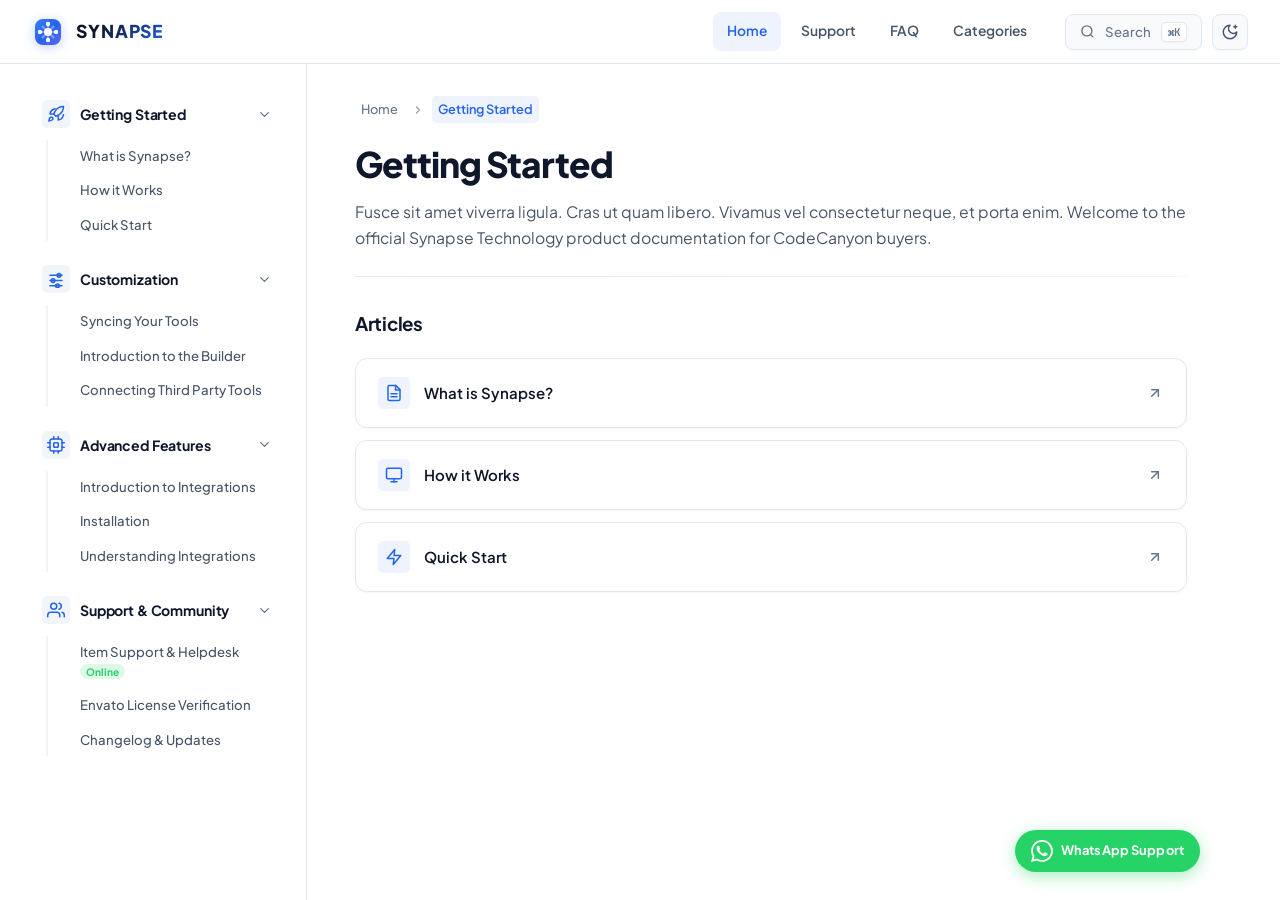
==== commit bb15b38b: "Remove WhatsApp button from header navbar and clean up extra support blocks from Support page as req" ====
--- a/index.html
+++ b/index.html
@@ -76,14 +76,6 @@
               <path d="M21 12.79A9 9 0 1 1 11.21 3 7 7 0 0 0 21 12.79z"></path>
             </svg>
           </button>
-
-          <!-- WhatsApp Support Header Button -->
-          <a href="https://wa.me/916002552415?text=Hello%20Synapse%20Support%2C%20I%20need%20assistance%20with%20Synapse%20Technology." target="_blank" rel="noopener noreferrer" class="whatsapp-header-btn" title="Support via WhatsApp (+91 6002552415)">
-            <svg width="16" height="16" viewBox="0 0 24 24" fill="currentColor">
-              <path d="M17.472 14.382c-.297-.149-1.758-.867-2.03-.967-.273-.099-.471-.148-.67.15-.197.297-.767.966-.94 1.164-.173.199-.347.223-.644.075-.297-.15-1.255-.463-2.39-1.475-.883-.788-1.48-1.761-1.653-2.059-.173-.297-.018-.458.13-.606.134-.133.298-.347.446-.52.149-.174.198-.298.298-.497.099-.198.05-.371-.025-.52-.075-.149-.669-1.612-.916-2.207-.242-.579-.487-.5-.669-.51-.173-.008-.371-.01-.57-.01-.198 0-.52.074-.792.372-.272.297-1.04 1.016-1.04 2.479 0 1.462 1.065 2.875 1.213 3.074.149.198 2.096 3.2 5.077 4.487.709.306 1.262.489 1.694.625.712.227 1.36.195 1.871.118.571-.085 1.758-.719 2.006-1.413.248-.694.248-1.289.173-1.413-.074-.124-.272-.198-.57-.347m-5.421 7.403h-.004a9.87 9.87 0 01-5.031-1.378l-.361-.214-3.741.982.998-3.648-.235-.374a9.86 9.86 0 01-1.51-5.26c.001-5.45 4.436-9.884 9.888-9.884 2.64 0 5.122 1.03 6.988 2.898a9.825 9.825 0 012.893 6.994c-.003 5.45-4.437 9.884-9.888 9.884m8.413-18.297A11.815 11.815 0 0012.05 0C5.495 0 .16 5.335.157 11.892c0 2.096.547 4.142 1.588 5.945L.057 24l6.305-1.654a11.882 11.882 0 005.683 1.448h.005c6.554 0 11.89-5.335 11.893-11.893a11.821 11.821 0 00-3.48-8.413z"/>
-            </svg>
-            <span>WhatsApp Support</span>
-          </a>
 
           <!-- Mobile Hamburger Toggle -->
           <button type="button" class="mobile-menu-btn" id="mobileMenuBtn" aria-label="Toggle navigation menu">
@@ -1011,7 +1003,7 @@
                   <span class="whatsapp-status-badge"><span class="status-pulse-dot"></span> Online</span>
                 </div>
                 <div class="whatsapp-number">+91 6002552415</div>
-                <div class="whatsapp-desc">Direct technical assistance, installation guidance, and CodeCanyon verification. Typically replies within 15–30 minutes.</div>
+                <div class="whatsapp-desc">Direct technical assistance, installation guidance, and CodeCanyon verification.</div>
               </div>
             </div>
             <a href="https://wa.me/916002552415?text=Hello%20Synapse%20Support%2C%20I%20need%20assistance%20with%20Synapse%20Technology." target="_blank" rel="noopener noreferrer" class="btn-whatsapp">
@@ -1020,127 +1012,6 @@
               </svg>
               <span>Chat via WhatsApp (+91 6002552415)</span>
             </a>
-          </div>
-
-          <h2>Support Channels &amp; Availability</h2>
-          <p>
-            Choose the contact channel that best fits your inquiry:
-          </p>
-
-          <div class="support-channels-grid">
-            <!-- Channel 1: WhatsApp -->
-            <div class="support-channel-card highlighted">
-              <div class="channel-card-header">
-                <div class="channel-icon-wrap channel-icon-whatsapp">
-                  <svg width="22" height="22" viewBox="0 0 24 24" fill="#25D366">
-                    <path d="M17.472 14.382c-.297-.149-1.758-.867-2.03-.967-.273-.099-.471-.148-.67.15-.197.297-.767.966-.94 1.164-.173.199-.347.223-.644.075-.297-.15-1.255-.463-2.39-1.475-.883-.788-1.48-1.761-1.653-2.059-.173-.297-.018-.458.13-.606.134-.133.298-.347.446-.52.149-.174.198-.298.298-.497.099-.198.05-.371-.025-.52-.075-.149-.669-1.612-.916-2.207-.242-.579-.487-.5-.669-.51-.173-.008-.371-.01-.57-.01-.198 0-.52.074-.792.372-.272.297-1.04 1.016-1.04 2.479 0 1.462 1.065 2.875 1.213 3.074.149.198 2.096 3.2 5.077 4.487.709.306 1.262.489 1.694.625.712.227 1.36.195 1.871.118.571-.085 1.758-.719 2.006-1.413.248-.694.248-1.289.173-1.413-.074-.124-.272-.198-.57-.347m-5.421 7.403h-.004a9.87 9.87 0 01-5.031-1.378l-.361-.214-3.741.982.998-3.648-.235-.374a9.86 9.86 0 01-1.51-5.26c.001-5.45 4.436-9.884 9.888-9.884 2.64 0 5.122 1.03 6.988 2.898a9.825 9.825 0 012.893 6.994c-.003 5.45-4.437 9.884-9.888 9.884m8.413-18.297A11.815 11.815 0 0012.05 0C5.495 0 .16 5.335.157 11.892c0 2.096.547 4.142 1.588 5.945L.057 24l6.305-1.654a11.882 11.882 0 005.683 1.448h.005c6.554 0 11.89-5.335 11.893-11.893a11.821 11.821 0 00-3.48-8.413z"/>
-                  </svg>
-                </div>
-                <span class="channel-badge channel-badge-fast">Fastest Response</span>
-              </div>
-              <h3 class="channel-card-title">WhatsApp Technical Support</h3>
-              <p class="channel-card-desc">Direct developer assistance for setup errors, database installation, and license activation.</p>
-              <div class="channel-card-contact">+91 6002552415</div>
-              <a href="https://wa.me/916002552415?text=Hello%20Synapse%20Support%2C%20I%20need%20assistance%20with%20Synapse%20Technology." target="_blank" rel="noopener noreferrer" class="channel-card-btn btn-green">
-                <span>Message on WhatsApp</span>
-                <svg width="14" height="14" viewBox="0 0 24 24" fill="none" stroke="currentColor" stroke-width="2.5" stroke-linecap="round" stroke-linejoin="round"><line x1="7" y1="17" x2="17" y2="7"></line><polyline points="7 7 17 7 17 17"></polyline></svg>
-              </a>
-            </div>
-
-            <!-- Channel 2: CodeCanyon -->
-            <div class="support-channel-card">
-              <div class="channel-card-header">
-                <div class="channel-icon-wrap channel-icon-envato">
-                  <svg width="22" height="22" viewBox="0 0 24 24" fill="none" stroke="#2563eb" stroke-width="2" stroke-linecap="round" stroke-linejoin="round">
-                    <rect width="18" height="18" x="3" y="3" rx="2"></rect>
-                    <path d="M7 7h10M7 12h10M7 17h6"></path>
-                  </svg>
-                </div>
-                <span class="channel-badge channel-badge-official">Official SLA</span>
-              </div>
-              <h3 class="channel-card-title">Envato CodeCanyon Desk</h3>
-              <p class="channel-card-desc">Official support tickets via CodeCanyon item page with purchase code verification.</p>
-              <div class="channel-card-contact">support.synapse.tech</div>
-              <a href="https://codecanyon.net/downloads" target="_blank" rel="noopener noreferrer" class="channel-card-btn btn-secondary">
-                <span>Open Ticket</span>
-                <svg width="14" height="14" viewBox="0 0 24 24" fill="none" stroke="currentColor" stroke-width="2.5" stroke-linecap="round" stroke-linejoin="round"><line x1="7" y1="17" x2="17" y2="7"></line><polyline points="7 7 17 7 17 17"></polyline></svg>
-              </a>
-            </div>
-
-            <!-- Channel 3: Email Desk -->
-            <div class="support-channel-card">
-              <div class="channel-card-header">
-                <div class="channel-icon-wrap channel-icon-email">
-                  <svg width="22" height="22" viewBox="0 0 24 24" fill="none" stroke="#8b5cf6" stroke-width="2" stroke-linecap="round" stroke-linejoin="round">
-                    <rect width="20" height="16" x="2" y="4" rx="2"></rect>
-                    <path d="m22 7-8.97 5.7a1.94 1.94 0 0 1-2.06 0L2 7"></path>
-                  </svg>
-                </div>
-                <span class="channel-badge channel-badge-mail">Direct Mail</span>
-              </div>
-              <h3 class="channel-card-title">Technical Email Inbox</h3>
-              <p class="channel-card-desc">Submit complete server crash dumps, diagnostic logs, or custom development inquiries.</p>
-              <div class="channel-card-contact">support@synapse.tech</div>
-              <a href="mailto:support@synapse.tech" class="channel-card-btn btn-secondary">
-                <span>Send Email</span>
-                <svg width="14" height="14" viewBox="0 0 24 24" fill="none" stroke="currentColor" stroke-width="2.5" stroke-linecap="round" stroke-linejoin="round"><line x1="7" y1="17" x2="17" y2="7"></line><polyline points="7 7 17 7 17 17"></polyline></svg>
-              </a>
-            </div>
-          </div>
-
-          <h2>How to Get Instant WhatsApp Support</h2>
-          <div class="support-steps-container">
-            <div class="support-step-item">
-              <div class="support-step-number">1</div>
-              <div class="support-step-content">
-                <strong>Locate Your Purchase Code</strong>
-                <p>Go to your <a href="https://codecanyon.net/downloads" target="_blank" rel="noopener">CodeCanyon Downloads</a> page, click <em>Download &gt; License certificate &amp; purchase code (text file)</em>, and copy the 36-character UUID.</p>
-              </div>
-            </div>
-            <div class="support-step-item">
-              <div class="support-step-number">2</div>
-              <div class="support-step-content">
-                <strong>Click Chat on WhatsApp or Message +91 6002552415</strong>
-                <p>Click any WhatsApp support button on this portal or add <code>+91 6002552415</code> to your phone contacts.</p>
-              </div>
-            </div>
-            <div class="support-step-item">
-              <div class="support-step-number">3</div>
-              <div class="support-step-content">
-                <strong>Send Details &amp; Error Screenshots</strong>
-                <p>Provide your Purchase Code, server environment details, and screenshots or error log lines from <code>storage/logs/</code>.</p>
-              </div>
-            </div>
-            <div class="support-step-item">
-              <div class="support-step-number">4</div>
-              <div class="support-step-content">
-                <strong>Direct Developer Resolution</strong>
-                <p>A core Synapse engineer reviews your issue and provides step-by-step guidance or patch solutions.</p>
-              </div>
-            </div>
-          </div>
-
-          <h2>Fast Support Message Template</h2>
-          <p>
-            Copy this template and paste it directly into WhatsApp (<strong>+91 6002552415</strong>) for accelerated authorization:
-          </p>
-          <div class="code-block-wrap">
-            <div class="code-block-header">
-              <span class="code-language">WhatsApp Support Template</span>
-              <button type="button" class="copy-btn" data-action="copy-support-template" aria-label="Copy template">
-                <svg width="14" height="14" viewBox="0 0 24 24" fill="none" stroke="currentColor" stroke-width="2" stroke-linecap="round" stroke-linejoin="round">
-                  <rect width="14" height="14" x="8" y="8" rx="2" ry="2"></rect>
-                  <path d="M4 16c-1.1 0-2-.9-2-2V4c0-1.1.9-2 2-2h10c1.1 0 2 .9 2 2"></path>
-                </svg>
-                <span>Copy Template</span>
-              </button>
-            </div>
-            <pre><code class="language-text" id="whatsappSupportTemplate">Hi Synapse Support Team,
-• Purchase Code: [Paste your CodeCanyon Purchase Code here]
-• Synapse Version: v1.2.0
-• Hosting / OS: [e.g. Ubuntu 22.04 / cPanel / Docker / Windows]
-• PHP Version: 8.2+
-• Description of Issue: [Brief description of the problem or error message]</code></pre>
           </div>
 
           <h2>Envato Item Support Policy</h2>
--- a/css/style.css
+++ b/css/style.css
@@ -1389,196 +1389,6 @@
   .whatsapp-floating-text {
     display: none;
   }
-}
-
-/* ==========================================================================
-   SUPPORT PAGE & CHANNELS GRID
-   ========================================================================== */
-.support-channels-grid {
-  display: grid;
-  grid-template-columns: repeat(auto-fit, minmax(240px, 1fr));
-  gap: 16px;
-  margin: 18px 0 32px 0;
-}
-
-.support-channel-card {
-  background: var(--bg-card);
-  border: 1px solid var(--border-color);
-  border-radius: var(--radius-md);
-  padding: 20px;
-  display: flex;
-  flex-direction: column;
-  transition: all var(--transition-fast);
-  position: relative;
-}
-
-.support-channel-card:hover {
-  transform: translateY(-2px);
-  border-color: var(--border-hover);
-  box-shadow: var(--shadow-sm);
-}
-
-.support-channel-card.highlighted {
-  border-color: rgba(37, 211, 102, 0.4);
-  background: linear-gradient(to bottom, rgba(37, 211, 102, 0.05), var(--bg-card));
-}
-
-.channel-card-header {
-  display: flex;
-  align-items: center;
-  justify-content: space-between;
-  margin-bottom: 14px;
-}
-
-.channel-icon-wrap {
-  width: 40px;
-  height: 40px;
-  border-radius: var(--radius-sm);
-  display: flex;
-  align-items: center;
-  justify-content: center;
-  background: var(--bg-secondary);
-}
-
-.channel-icon-whatsapp {
-  background: rgba(37, 211, 102, 0.12);
-}
-
-.channel-icon-envato {
-  background: rgba(37, 99, 235, 0.12);
-}
-
-.channel-icon-email {
-  background: rgba(139, 92, 246, 0.12);
-}
-
-.channel-badge {
-  font-size: 0.72rem;
-  font-weight: 700;
-  padding: 3px 8px;
-  border-radius: var(--radius-full);
-}
-
-.channel-badge-fast {
-  background: rgba(37, 211, 102, 0.15);
-  color: #25D366;
-}
-
-.channel-badge-official {
-  background: rgba(37, 99, 235, 0.12);
-  color: var(--primary);
-}
-
-.channel-badge-mail {
-  background: rgba(139, 92, 246, 0.12);
-  color: #8b5cf6;
-}
-
-.channel-card-title {
-  font-size: 1rem;
-  font-weight: 700;
-  color: var(--text-primary);
-  margin: 0 0 6px 0;
-}
-
-.channel-card-desc {
-  font-size: 0.85rem;
-  color: var(--text-secondary);
-  line-height: 1.5;
-  margin: 0 0 14px 0;
-  flex: 1;
-}
-
-.channel-card-contact {
-  font-family: var(--font-mono);
-  font-size: 0.95rem;
-  font-weight: 700;
-  color: var(--text-primary);
-  margin-bottom: 14px;
-}
-
-.channel-card-btn {
-  display: inline-flex;
-  align-items: center;
-  justify-content: center;
-  gap: 6px;
-  padding: 9px 16px;
-  border-radius: var(--radius-sm);
-  font-size: 0.86rem;
-  font-weight: 600;
-  text-decoration: none;
-  transition: all var(--transition-fast);
-}
-
-.channel-card-btn.btn-green {
-  background: #25D366;
-  color: #ffffff !important;
-}
-
-.channel-card-btn.btn-green:hover {
-  background: #1eb956;
-}
-
-.channel-card-btn.btn-secondary {
-  background: var(--bg-secondary);
-  color: var(--text-primary);
-  border: 1px solid var(--border-color);
-}
-
-.channel-card-btn.btn-secondary:hover {
-  background: var(--border-color);
-  color: var(--primary);
-}
-
-/* Step-by-Step WhatsApp Support Walkthrough */
-.support-steps-container {
-  display: flex;
-  flex-direction: column;
-  gap: 12px;
-  margin: 18px 0 28px 0;
-}
-
-.support-step-item {
-  display: flex;
-  align-items: flex-start;
-  gap: 16px;
-  background: var(--bg-card);
-  border: 1px solid var(--border-color);
-  border-radius: var(--radius-md);
-  padding: 14px 18px;
-  transition: border-color var(--transition-fast);
-}
-
-.support-step-item:hover {
-  border-color: var(--border-hover);
-}
-
-.support-step-number {
-  width: 32px;
-  height: 32px;
-  border-radius: 50%;
-  background: var(--primary-light);
-  color: var(--primary);
-  display: flex;
-  align-items: center;
-  justify-content: center;
-  font-weight: 800;
-  font-size: 0.92rem;
-  flex-shrink: 0;
-}
-
-.support-step-content strong {
-  display: block;
-  font-size: 0.94rem;
-  color: var(--text-primary);
-  margin-bottom: 2px;
-}
-
-.support-step-content p {
-  font-size: 0.86rem;
-  color: var(--text-secondary);
-  line-height: 1.45;
-  margin: 0;
 }
 
 /* Nav Status Dot in Sidebar */
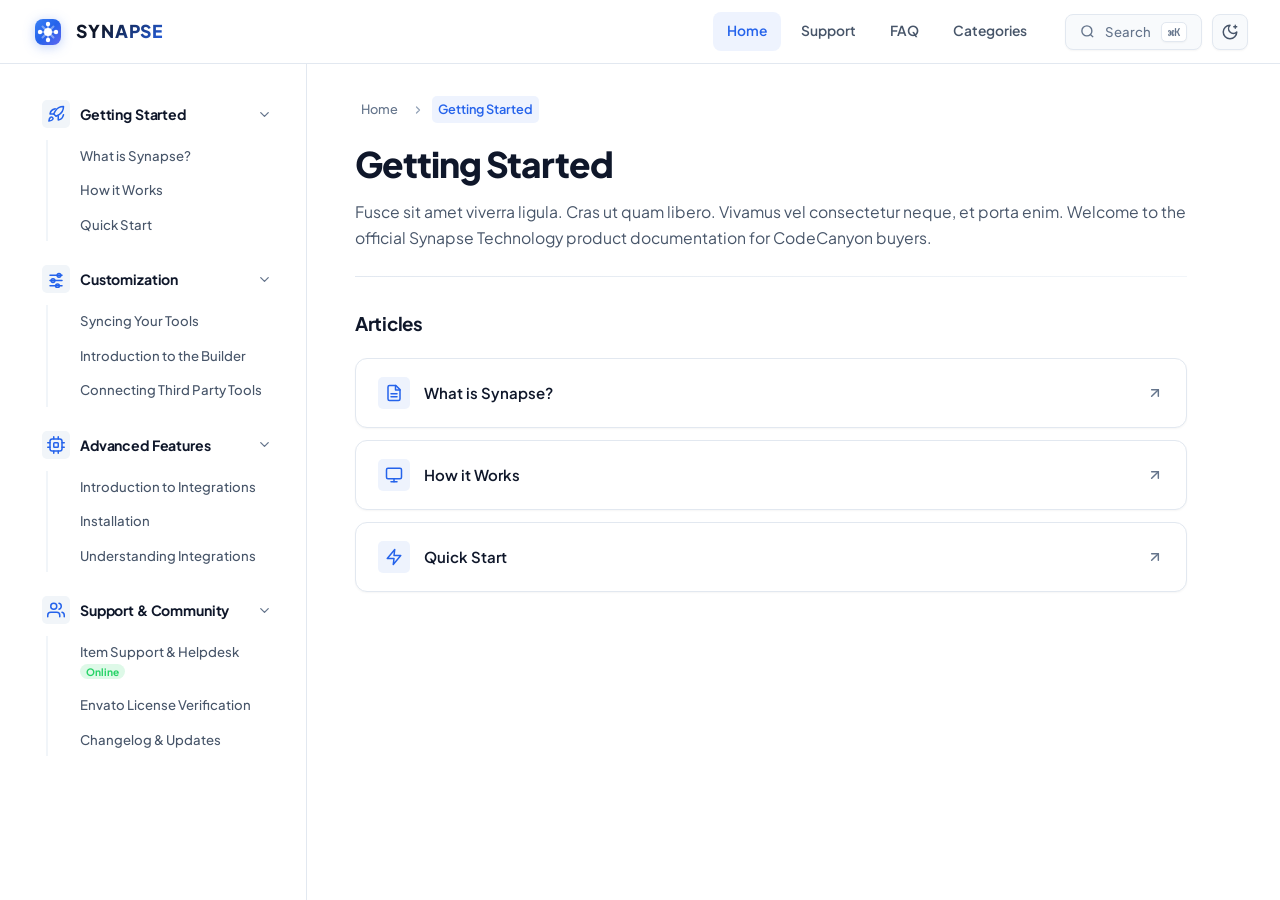
==== commit 93e019ec: "Remove floating WhatsApp quick support button from bottom right corner" ====
--- a/index.html
+++ b/index.html
@@ -1194,14 +1194,6 @@
   <!-- Toast Notification -->
   <div class="toast" id="toast">Code copied to clipboard!</div>
 
-  <!-- Floating WhatsApp Quick Support Widget -->
-  <a href="https://wa.me/916002552415?text=Hello%20Synapse%20Support%2C%20I%20need%20assistance%20with%20Synapse%20Technology." target="_blank" rel="noopener noreferrer" class="whatsapp-floating-btn" id="whatsappFloatingBtn" aria-label="Support via WhatsApp" title="WhatsApp Support: +91 6002552415">
-    <svg width="22" height="22" viewBox="0 0 24 24" fill="#ffffff">
-      <path d="M17.472 14.382c-.297-.149-1.758-.867-2.03-.967-.273-.099-.471-.148-.67.15-.197.297-.767.966-.94 1.164-.173.199-.347.223-.644.075-.297-.15-1.255-.463-2.39-1.475-.883-.788-1.48-1.761-1.653-2.059-.173-.297-.018-.458.13-.606.134-.133.298-.347.446-.52.149-.174.198-.298.298-.497.099-.198.05-.371-.025-.52-.075-.149-.669-1.612-.916-2.207-.242-.579-.487-.5-.669-.51-.173-.008-.371-.01-.57-.01-.198 0-.52.074-.792.372-.272.297-1.04 1.016-1.04 2.479 0 1.462 1.065 2.875 1.213 3.074.149.198 2.096 3.2 5.077 4.487.709.306 1.262.489 1.694.625.712.227 1.36.195 1.871.118.571-.085 1.758-.719 2.006-1.413.248-.694.248-1.289.173-1.413-.074-.124-.272-.198-.57-.347m-5.421 7.403h-.004a9.87 9.87 0 01-5.031-1.378l-.361-.214-3.741.982.998-3.648-.235-.374a9.86 9.86 0 01-1.51-5.26c.001-5.45 4.436-9.884 9.888-9.884 2.64 0 5.122 1.03 6.988 2.898a9.825 9.825 0 012.893 6.994c-.003 5.45-4.437 9.884-9.888 9.884m8.413-18.297A11.815 11.815 0 0012.05 0C5.495 0 .16 5.335.157 11.892c0 2.096.547 4.142 1.588 5.945L.057 24l6.305-1.654a11.882 11.882 0 005.683 1.448h.005c6.554 0 11.89-5.335 11.893-11.893a11.821 11.821 0 00-3.48-8.413z"/>
-    </svg>
-    <span class="whatsapp-floating-text">WhatsApp Support</span>
-  </a>
-
   <!-- Floating Back to Top Button -->
   <button type="button" class="back-to-top" id="backToTopBtn" aria-label="Scroll back to top" title="Back to top">
     <svg width="18" height="18" viewBox="0 0 24 24" fill="none" stroke="currentColor" stroke-width="2.5" stroke-linecap="round" stroke-linejoin="round">
--- a/css/style.css
+++ b/css/style.css
@@ -1319,76 +1319,6 @@
 
 .btn-whatsapp:active {
   transform: scale(0.98);
-}
-
-/* Header WhatsApp Button */
-.whatsapp-header-btn {
-  display: inline-flex;
-  align-items: center;
-  gap: 7px;
-  padding: 7px 14px;
-  border-radius: var(--radius-sm);
-  background: rgba(37, 211, 102, 0.1);
-  color: #25D366 !important;
-  border: 1px solid rgba(37, 211, 102, 0.25);
-  font-size: 0.85rem;
-  font-weight: 600;
-  transition: all var(--transition-fast);
-}
-
-.whatsapp-header-btn:hover {
-  background: #25D366;
-  color: #ffffff !important;
-  border-color: #25D366;
-  box-shadow: 0 3px 10px rgba(37, 211, 102, 0.3);
-  transform: translateY(-1px);
-}
-
-/* Floating WhatsApp Widget */
-.whatsapp-floating-btn {
-  position: fixed;
-  bottom: 28px;
-  right: 80px;
-  height: 42px;
-  padding: 0 16px;
-  border-radius: var(--radius-full);
-  background: #25D366;
-  color: #ffffff !important;
-  display: inline-flex;
-  align-items: center;
-  gap: 8px;
-  box-shadow: 0 4px 16px rgba(37, 211, 102, 0.4);
-  z-index: 85;
-  font-size: 0.86rem;
-  font-weight: 700;
-  letter-spacing: 0.01em;
-  transition: all var(--transition-fast);
-}
-
-.whatsapp-floating-btn:hover {
-  background: #1eb956;
-  transform: translateY(-2px);
-  box-shadow: 0 6px 20px rgba(37, 211, 102, 0.5);
-}
-
-.whatsapp-floating-btn:active {
-  transform: scale(0.96);
-}
-
-@media (max-width: 580px) {
-  .whatsapp-header-btn span {
-    display: none;
-  }
-  .whatsapp-header-btn {
-    padding: 7px 9px;
-  }
-  .whatsapp-floating-btn {
-    right: 74px;
-    padding: 0 10px;
-  }
-  .whatsapp-floating-text {
-    display: none;
-  }
 }
 
 /* Nav Status Dot in Sidebar */
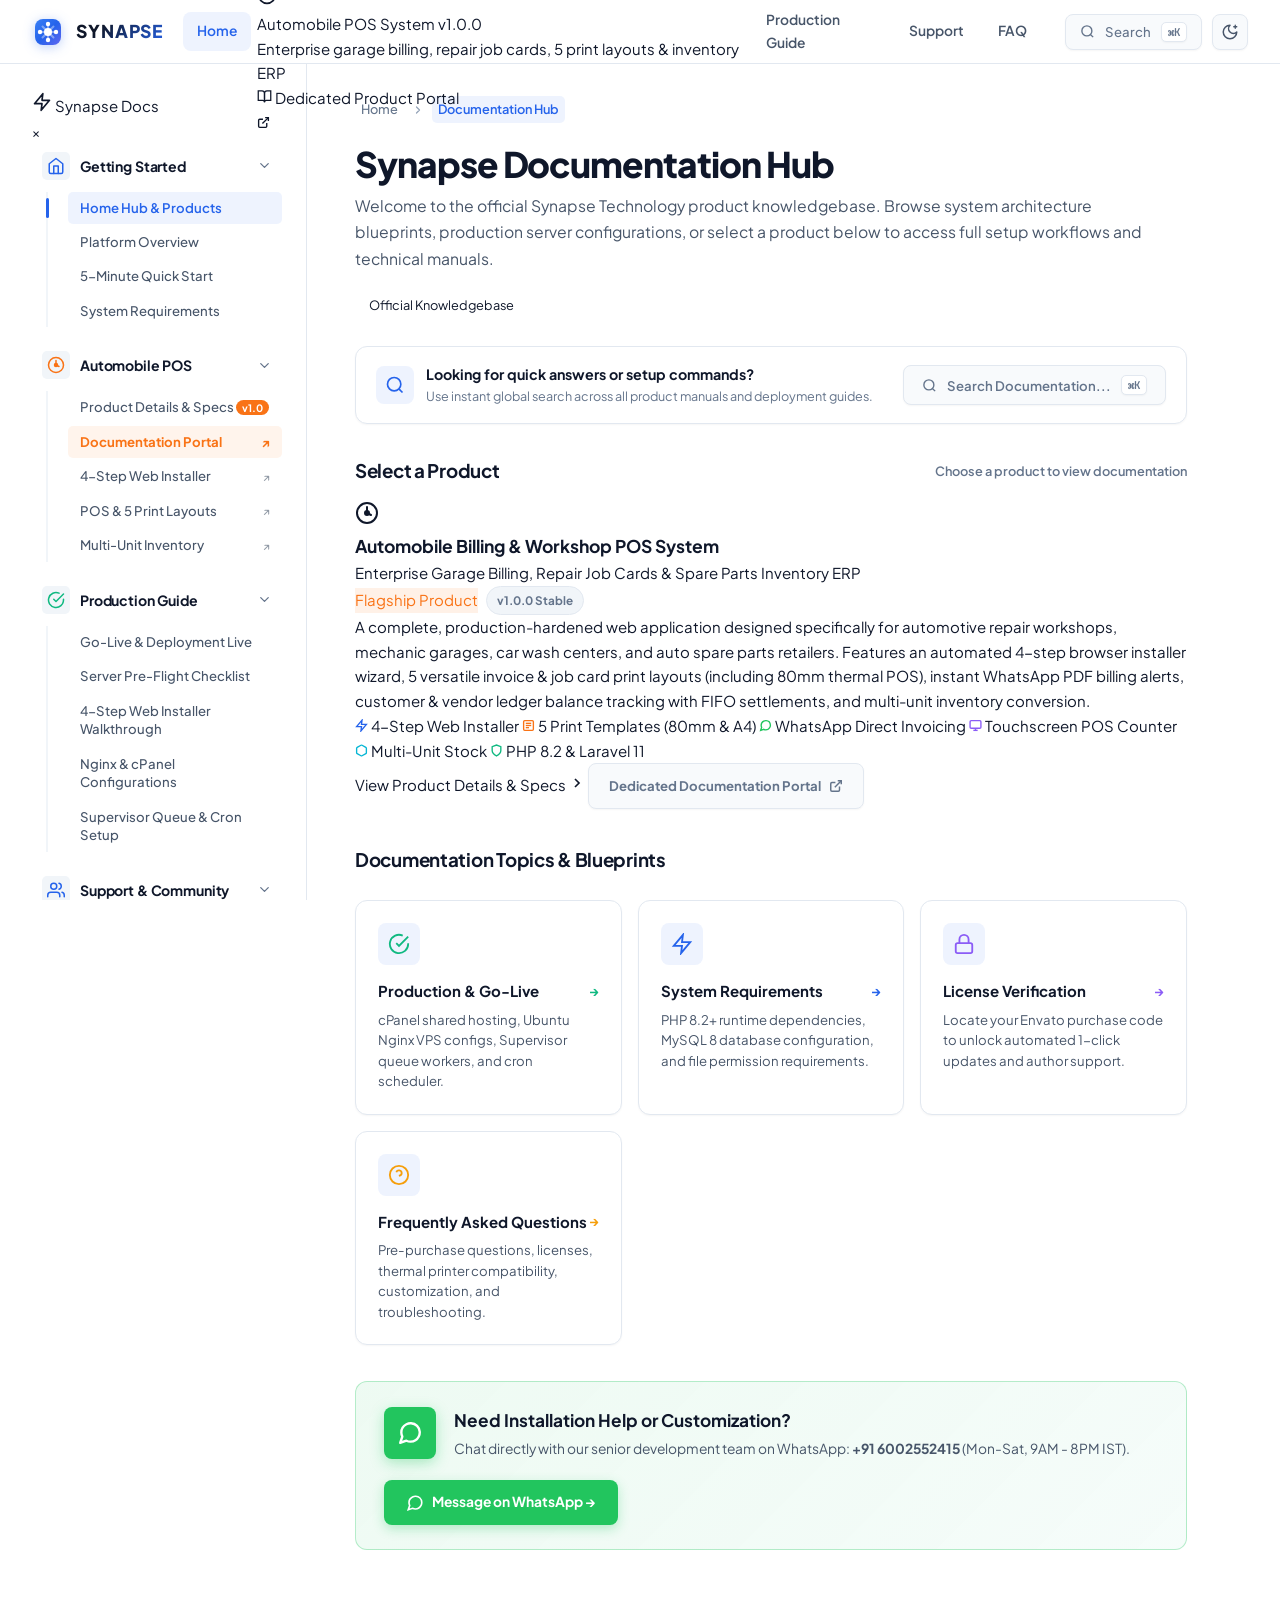
==== commit 5d15b838: "feat: add products dropdown, reorganize sidebar, clean home hub, enrich product page, and verify all" ====
--- a/index.html
+++ b/index.html
@@ -53,9 +53,47 @@
         <!-- Main Navigation Links -->
         <nav class="nav-links" aria-label="Main Navigation">
           <a href="#getting-started" class="nav-link active" data-view-target="getting-started">Home</a>
-          <a href="#support" class="nav-link" data-view-target="view-contributions">Support</a>
+
+          <!-- Products Dropdown Menu -->
+          <div class="nav-dropdown" id="productsDropdown">
+            <button type="button" class="nav-dropdown-toggle nav-link" id="productsDropdownBtn" aria-expanded="false" aria-haspopup="true">
+              <span>Products</span>
+              <svg class="dropdown-chevron" width="12" height="12" viewBox="0 0 24 24" fill="none" stroke="currentColor" stroke-width="2.5" stroke-linecap="round" stroke-linejoin="round">
+                <path d="m6 9 6 6 6-6"/>
+              </svg>
+            </button>
+            <div class="nav-dropdown-menu" id="productsDropdownMenu" role="menu" aria-labelledby="productsDropdownBtn">
+              <div class="dropdown-header">Products &amp; Solutions</div>
+              <a href="#automobile-billing" class="dropdown-item" data-view-target="view-automobile-billing" role="menuitem">
+                <div class="dropdown-item-icon">
+                  <svg width="20" height="20" viewBox="0 0 24 24" fill="none" stroke="currentColor" stroke-width="2" stroke-linecap="round" stroke-linejoin="round">
+                    <circle cx="12" cy="12" r="10"></circle>
+                    <path d="M12 6v6l4 2"></path>
+                    <circle cx="12" cy="12" r="2" fill="currentColor"></circle>
+                  </svg>
+                </div>
+                <div class="dropdown-item-info">
+                  <div class="dropdown-item-title-row">
+                    <span class="dropdown-item-title">Automobile POS System</span>
+                    <span class="dropdown-item-badge">v1.0.0</span>
+                  </div>
+                  <p class="dropdown-item-desc">Enterprise garage billing, repair job cards, 5 print layouts &amp; inventory ERP</p>
+                </div>
+              </a>
+              <div class="dropdown-divider"></div>
+              <a href="Automobile-Billing-Inventory-Management-Software/index.html" class="dropdown-sublink" role="menuitem">
+                <div class="dropdown-sublink-left">
+                  <svg width="15" height="15" viewBox="0 0 24 24" fill="none" stroke="currentColor" stroke-width="2"><path d="M2 3h6a4 4 0 0 1 4 4v14a3 3 0 0 0-3-3H2z"></path><path d="M22 3h-6a4 4 0 0 0-4 4v14a3 3 0 0 1 3-3h7z"></path></svg>
+                  <span>Dedicated Product Portal</span>
+                </div>
+                <svg width="13" height="13" viewBox="0 0 24 24" fill="none" stroke="currentColor" stroke-width="2.5"><path d="M18 13v6a2 2 0 0 1-2 2H5a2 2 0 0 1-2-2V8a2 2 0 0 1 2-2h6"></path><polyline points="15 3 21 3 21 9"></polyline><line x1="10" y1="14" x2="21" y2="3"></line></svg>
+              </a>
+            </div>
+          </div>
+
+          <a href="#production" class="nav-link" data-view-target="view-production">Production Guide</a>
+          <a href="#view-contributions" class="nav-link" data-view-target="view-contributions">Support</a>
           <a href="#faq" class="nav-link" data-view-target="faq">FAQ</a>
-          <a href="#categories" class="nav-link" data-view-target="view-categories">Categories</a>
         </nav>
 
         <!-- Search Button & Theme Toggle & Action -->
@@ -101,19 +139,28 @@
     <!-- ==========================================================================
          LEFT SIDEBAR (Matches categories and collapse carets in screenshot)
          ========================================================================== -->
-    <aside class="sidebar" id="sidebar">
+        <aside class="sidebar" id="sidebar">
+      <!-- Mobile Drawer Header with Close Button -->
+      <div class="sidebar-header-mobile">
+        <div class="sidebar-mobile-title">
+          <svg width="20" height="20" viewBox="0 0 24 24" fill="none" stroke="currentColor" stroke-width="2" stroke-linecap="round" stroke-linejoin="round">
+            <polygon points="13 2 3 14 12 14 11 22 21 10 12 10 13 2"></polygon>
+          </svg>
+          <span>Synapse Docs</span>
+        </div>
+        <button type="button" class="sidebar-close-btn" id="sidebarCloseBtn" aria-label="Close documentation menu">&times;</button>
+      </div>
+
       <nav class="sidebar-nav" aria-label="Documentation Navigation">
 
-        <!-- Section 1: Getting Started -->
+        <!-- Section 1: Documentation Hub / Getting Started -->
         <div class="nav-section open" id="sec-getting-started">
           <button type="button" class="nav-section-header" aria-expanded="true">
             <div class="nav-section-title-wrap">
-              <span class="nav-section-icon">
+              <span class="nav-section-icon" style="color: #2563eb;">
                 <svg width="18" height="18" viewBox="0 0 24 24" fill="none" stroke="currentColor" stroke-width="2" stroke-linecap="round" stroke-linejoin="round">
-                  <path d="M4.5 16.5c-1.5 1.26-2 5-2 5s3.74-.5 5-2c.71-.84.7-2.13-.09-2.91a2.18 2.18 0 0 0-2.91-.09z"></path>
-                  <path d="m12 15-3-3a22 22 0 0 1 2-3.95A12.88 12.88 0 0 1 22 2c0 2.72-.78 7.5-6 11a22.35 22.35 0 0 1-4 2z"></path>
-                  <path d="M9 12H4s.55-3.03 2-4.5c1.62-1.63 5-2.5 5-2.5"></path>
-                  <path d="M15 15v5s3.03-.55 4.5-2c1.63-1.62 2.5-5 2.5-5"></path>
+                  <path d="m3 9 9-7 9 7v11a2 2 0 0 1-2 2H5a2 2 0 0 1-2-2z"></path>
+                  <polyline points="9 22 9 12 15 12 15 22"></polyline>
                 </svg>
               </span>
               <span>Getting Started</span>
@@ -123,60 +170,87 @@
             </svg>
           </button>
           <div class="nav-section-items">
-            <a href="#what-is-synapse" class="nav-item-link" data-view-target="view-what-is-synapse">What is Synapse?</a>
-            <a href="#how-it-works" class="nav-item-link" data-view-target="view-how-it-works">How it Works</a>
-            <a href="#quick-start" class="nav-item-link" data-view-target="view-quick-start">Quick Start</a>
-          </div>
-        </div>
-
-        <!-- Section 2: Customization -->
-        <div class="nav-section open" id="sec-customization">
+            <a href="#getting-started" class="nav-item-link active" data-view-target="getting-started">
+              <span>Home Hub &amp; Products</span>
+            </a>
+            <a href="#what-is-synapse" class="nav-item-link" data-view-target="view-what-is-synapse">
+              <span>Platform Overview</span>
+            </a>
+            <a href="#quick-start" class="nav-item-link" data-view-target="view-quick-start">
+              <span>5-Minute Quick Start</span>
+            </a>
+            <a href="#installation" class="nav-item-link" data-view-target="view-installation">
+              <span>System Requirements</span>
+            </a>
+          </div>
+        </div>
+
+        <!-- Section 2: Products (Automobile POS) -->
+        <div class="nav-section open" id="sec-automobile-billing">
           <button type="button" class="nav-section-header" aria-expanded="true">
             <div class="nav-section-title-wrap">
-              <span class="nav-section-icon">
+              <span class="nav-section-icon" style="color: #f97316;">
                 <svg width="18" height="18" viewBox="0 0 24 24" fill="none" stroke="currentColor" stroke-width="2" stroke-linecap="round" stroke-linejoin="round">
-                  <line x1="4" x2="20" y1="21" y2="21"></line>
-                  <line x1="4" x2="20" y1="14" y2="14"></line>
-                  <line x1="4" x2="20" y1="7" y2="7"></line>
-                  <circle cx="14" cy="21" r="2.5" fill="currentColor" fill-opacity="0.18"></circle>
-                  <circle cx="8" cy="14" r="2.5" fill="currentColor" fill-opacity="0.18"></circle>
-                  <circle cx="16" cy="7" r="2.5" fill="currentColor" fill-opacity="0.18"></circle>
+                  <circle cx="12" cy="12" r="10"></circle>
+                  <path d="M12 6v6l4 2"></path>
+                  <circle cx="12" cy="12" r="2" fill="currentColor"></circle>
                 </svg>
               </span>
-              <span>Customization</span>
+              <span>Automobile POS</span>
             </div>
             <svg class="nav-section-chevron" viewBox="0 0 24 24" fill="none" stroke="currentColor" stroke-width="2" stroke-linecap="round" stroke-linejoin="round">
               <path d="m6 9 6 6 6-6"/>
             </svg>
           </button>
           <div class="nav-section-items">
-            <a href="#syncing-tools" class="nav-item-link" data-view-target="view-syncing-tools">Syncing Your Tools</a>
-            <a href="#builder" class="nav-item-link" data-view-target="view-builder">Introduction to the Builder</a>
-            <a href="#connecting-tools" class="nav-item-link" data-view-target="view-connecting-tools">Connecting Third Party Tools</a>
-          </div>
-        </div>
-
-        <!-- Section 3: Advanced Features -->
-        <div class="nav-section open" id="sec-advanced">
+            <a href="#view-automobile-billing" class="nav-item-link" data-view-target="view-automobile-billing">
+              <span>Product Details &amp; Specs</span>
+              <span class="nav-badge-online" style="background: #f97316; color: #fff;">v1.0</span>
+            </a>
+            <a href="Automobile-Billing-Inventory-Management-Software/index.html" class="nav-item-link" style="display: flex; align-items: center; justify-content: space-between; font-weight: 700; color: #f97316; background: rgba(249, 115, 22, 0.08); border-radius: var(--radius-xs);">
+              <span>Documentation Portal</span>
+              <span style="font-size: 13px;">&nearr;</span>
+            </a>
+            <a href="Automobile-Billing-Inventory-Management-Software/index.html#auto-web-installer" class="nav-item-link" style="display: flex; align-items: center; justify-content: space-between;">
+              <span>4-Step Web Installer</span>
+              <span style="font-size: 11px; opacity: 0.6;">&nearr;</span>
+            </a>
+            <a href="Automobile-Billing-Inventory-Management-Software/index.html#auto-pos-invoicing" class="nav-item-link" style="display: flex; align-items: center; justify-content: space-between;">
+              <span>POS &amp; 5 Print Layouts</span>
+              <span style="font-size: 11px; opacity: 0.6;">&nearr;</span>
+            </a>
+            <a href="Automobile-Billing-Inventory-Management-Software/index.html#auto-inventory" class="nav-item-link" style="display: flex; align-items: center; justify-content: space-between;">
+              <span>Multi-Unit Inventory</span>
+              <span style="font-size: 11px; opacity: 0.6;">&nearr;</span>
+            </a>
+          </div>
+        </div>
+
+        <!-- Section 3: Production & Deployment -->
+        <div class="nav-section open" id="sec-production">
           <button type="button" class="nav-section-header" aria-expanded="true">
             <div class="nav-section-title-wrap">
-              <span class="nav-section-icon">
+              <span class="nav-section-icon" style="color: #10b981;">
                 <svg width="18" height="18" viewBox="0 0 24 24" fill="none" stroke="currentColor" stroke-width="2" stroke-linecap="round" stroke-linejoin="round">
-                  <rect width="16" height="16" x="4" y="4" rx="3"></rect>
-                  <rect width="6" height="6" x="9" y="9" rx="1"></rect>
-                  <path d="M9 1v3M15 1v3M9 20v3M15 20v3M20 9h3M20 15h3M1 9h3M1 15h3"></path>
+                  <path d="M22 11.08V12a10 10 0 1 1-5.93-9.14"></path>
+                  <polyline points="22 4 12 14.01 9 11.01"></polyline>
                 </svg>
               </span>
-              <span>Advanced Features</span>
+              <span>Production Guide</span>
             </div>
             <svg class="nav-section-chevron" viewBox="0 0 24 24" fill="none" stroke="currentColor" stroke-width="2" stroke-linecap="round" stroke-linejoin="round">
               <path d="m6 9 6 6 6-6"/>
             </svg>
           </button>
           <div class="nav-section-items">
-            <a href="#understanding-integrations" class="nav-item-link" data-view-target="view-understanding-integrations">Introduction to Integrations</a>
-            <a href="#installation" class="nav-item-link" data-view-target="view-installation">Installation</a>
-            <a href="#understanding-integrations" class="nav-item-link" data-view-target="view-understanding-integrations">Understanding Integrations</a>
+            <a href="#production" class="nav-item-link" data-view-target="view-production">
+              <span>Go-Live &amp; Deployment</span>
+              <span class="badge-live"><span class="status-pulse-green"></span> Live</span>
+            </a>
+            <a href="#prod-checklist" class="nav-item-link" data-view-target="view-production">Server Pre-Flight Checklist</a>
+            <a href="#prod-installer" class="nav-item-link" data-view-target="view-production">4-Step Web Installer Walkthrough</a>
+            <a href="#prod-nginx" class="nav-item-link" data-view-target="view-production">Nginx &amp; cPanel Configurations</a>
+            <a href="#prod-workers" class="nav-item-link" data-view-target="view-production">Supervisor Queue &amp; Cron Setup</a>
           </div>
         </div>
 
@@ -185,7 +259,6 @@
           <button type="button" class="nav-section-header" aria-expanded="true">
             <div class="nav-section-title-wrap">
               <span class="nav-section-icon">
-                <!-- Users / Community icon -->
                 <svg width="18" height="18" viewBox="0 0 24 24" fill="none" stroke="currentColor" stroke-width="2" stroke-linecap="round" stroke-linejoin="round">
                   <path d="M17 21v-2a4 4 0 0 0-4-4H5a4 4 0 0 0-4 4v2"></path>
                   <circle cx="9" cy="7" r="4"></circle>
@@ -200,12 +273,13 @@
             </svg>
           </button>
           <div class="nav-section-items">
-            <a href="#support" class="nav-item-link" data-view-target="view-contributions">
-              <span>Item Support &amp; Helpdesk</span>
+            <a href="#view-contributions" class="nav-item-link" data-view-target="view-contributions">
+              <span>WhatsApp Helpdesk</span>
               <span class="nav-badge-online">Online</span>
             </a>
             <a href="#license-verification" class="nav-item-link" data-view-target="view-license-verification">Envato License Verification</a>
             <a href="#changelog" class="nav-item-link" data-view-target="view-changelog">Changelog &amp; Updates</a>
+            <a href="#faq" class="nav-item-link" data-view-target="faq">Frequently Asked Questions</a>
           </div>
         </div>
 
@@ -218,84 +292,194 @@
     <main class="content-area">
 
       <!-- ======================================================================
-           VIEW 1: GETTING STARTED (Exact match of TOP SCREENSHOT in prompt)
+           VIEW 1: HOME - DOCUMENTATION HUB & PRODUCT SELECTION PORTAL
            ====================================================================== -->
       <section class="view-panel active" id="view-getting-started">
-        <!-- Breadcrumb matching screenshot: Home / Getting Started -->
+        <!-- Breadcrumbs -->
         <nav class="breadcrumbs" aria-label="Breadcrumb">
           <a href="#getting-started" class="breadcrumb-link" data-view-target="getting-started">Home</a>
           <span class="breadcrumb-separator"><svg width="12" height="12" viewBox="0 0 24 24" fill="none" stroke="currentColor" stroke-width="2.5" stroke-linecap="round" stroke-linejoin="round"><path d="m9 18 6-6-6-6"/></svg></span>
-          <span class="breadcrumb-current">Getting Started</span>
+          <span class="breadcrumb-current">Documentation Hub</span>
         </nav>
 
         <!-- Page Header -->
-        <h1 class="page-title">Getting Started</h1>
-        <p class="page-lead">
-          Fusce sit amet viverra ligula. Cras ut quam libero. Vivamus vel consectetur neque, et porta enim. Welcome to the official Synapse Technology product documentation for CodeCanyon buyers.
-        </p>
-
-        <!-- Divider line matching screenshot -->
-        <hr class="divider">
-
-        <!-- Articles Section Subtitle -->
-        <h2 class="section-subtitle">Articles</h2>
-
-        <!-- Article List Rows matching screenshot with ↗ arrow -->
-        <div class="articles-list">
-          <a href="#what-is-synapse" class="article-card" data-view-target="view-what-is-synapse">
-            <div class="article-card-left">
-              <span class="article-icon-wrap">
-                <svg width="18" height="18" viewBox="0 0 24 24" fill="none" stroke="currentColor" stroke-width="2" stroke-linecap="round" stroke-linejoin="round">
-                  <path d="M14.5 2H6a2 2 0 0 0-2 2v16a2 2 0 0 0 2 2h12a2 2 0 0 0 2-2V7.5L14.5 2z"></path>
-                  <polyline points="14 2 14 8 20 8"></polyline>
-                  <line x1="16" y1="13" x2="8" y2="13"></line>
-                  <line x1="16" y1="17" x2="8" y2="17"></line>
-                </svg>
+        <div style="display: flex; align-items: flex-start; justify-content: space-between; flex-wrap: wrap; gap: 16px; margin-bottom: 24px;">
+          <div>
+            <h1 class="page-title" style="margin-bottom: 8px;">Synapse Documentation Hub</h1>
+            <p class="page-lead" style="margin-bottom: 0; max-width: 820px;">
+              Welcome to the official Synapse Technology product knowledgebase. Browse system architecture blueprints, production server configurations, or select a product below to access full setup workflows and technical manuals.
+            </p>
+          </div>
+          <span class="badge-live" style="padding: 6px 14px; font-size: 0.85rem;"><span class="status-pulse-green"></span> Official Knowledgebase</span>
+        </div>
+
+        <!-- Quick Search & Navigation Prompt Bar -->
+        <div style="background: var(--bg-card); border: 1px solid var(--border-color); border-radius: var(--radius-md); padding: 16px 20px; display: flex; align-items: center; justify-content: space-between; flex-wrap: wrap; gap: 14px; margin-bottom: 32px; box-shadow: var(--shadow-xs);">
+          <div style="display: flex; align-items: center; gap: 12px;">
+            <div style="width: 38px; height: 38px; border-radius: var(--radius-sm); background: var(--primary-light); color: var(--primary); display: flex; align-items: center; justify-content: center; flex-shrink: 0;">
+              <svg width="20" height="20" viewBox="0 0 24 24" fill="none" stroke="currentColor" stroke-width="2">
+                <circle cx="11" cy="11" r="8"></circle>
+                <line x1="21" y1="21" x2="16.65" y2="16.65"></line>
+              </svg>
+            </div>
+            <div>
+              <div style="font-weight: 700; color: var(--text-primary); font-size: 0.95rem;">Looking for quick answers or setup commands?</div>
+              <div style="font-size: 0.84rem; color: var(--text-muted);">Use instant global search across all product manuals and deployment guides.</div>
+            </div>
+          </div>
+          <button type="button" class="search-trigger-btn" data-action="open-search" style="padding: 9px 18px; font-weight: 600;">
+            <svg class="search-icon-svg" viewBox="0 0 24 24" fill="none" stroke="currentColor">
+              <circle cx="11" cy="11" r="8"></circle>
+              <line x1="21" y1="21" x2="16.65" y2="16.65"></line>
+            </svg>
+            <span>Search Documentation...</span>
+            <kbd class="search-kbd">⌘K</kbd>
+          </button>
+        </div>
+
+        <!-- Section: Select Product Documentation -->
+        <div style="margin-bottom: 36px;">
+          <div style="display: flex; align-items: center; justify-content: space-between; margin-bottom: 14px;">
+            <h2 class="section-subtitle" style="margin-bottom: 0;">Select a Product</h2>
+            <span style="font-size: 0.85rem; font-weight: 600; color: var(--text-muted);">Choose a product to view documentation</span>
+          </div>
+
+          <!-- Automobile POS Product Hub Card -->
+          <div class="product-hub-card">
+            <div class="product-hub-header">
+              <div class="product-hub-title-wrap">
+                <div class="product-hub-icon">
+                  <svg width="24" height="24" viewBox="0 0 24 24" fill="none" stroke="currentColor" stroke-width="2" stroke-linecap="round" stroke-linejoin="round">
+                    <circle cx="12" cy="12" r="10"></circle>
+                    <path d="M12 6v6l4 2"></path>
+                    <circle cx="12" cy="12" r="2" fill="currentColor"></circle>
+                  </svg>
+                </div>
+                <div>
+                  <h3 class="product-hub-title">Automobile Billing &amp; Workshop POS System</h3>
+                  <div class="product-hub-subtitle">Enterprise Garage Billing, Repair Job Cards &amp; Spare Parts Inventory ERP</div>
+                </div>
+              </div>
+              <div style="display: flex; align-items: center; gap: 8px;">
+                <span class="badge-live" style="background: rgba(249, 115, 22, 0.1); border-color: rgba(249, 115, 22, 0.25); color: #f97316;">
+                  <span class="status-pulse-green" style="background: #f97316;"></span> Flagship Product
+                </span>
+                <span style="font-size: 0.78rem; font-weight: 700; background: var(--bg-tertiary); color: var(--text-muted); padding: 4px 10px; border-radius: var(--radius-full); border: 1px solid var(--border-color);">
+                  v1.0.0 Stable
+                </span>
+              </div>
+            </div>
+
+            <p class="product-hub-desc">
+              A complete, production-hardened web application designed specifically for automotive repair workshops, mechanic garages, car wash centers, and auto spare parts retailers. Features an automated 4-step browser installer wizard, 5 versatile invoice &amp; job card print layouts (including 80mm thermal POS), instant WhatsApp PDF billing alerts, customer &amp; vendor ledger balance tracking with FIFO settlements, and multi-unit inventory conversion.
+            </p>
+
+            <div class="product-hub-badges">
+              <span class="product-hub-badge">
+                <svg width="13" height="13" viewBox="0 0 24 24" fill="none" stroke="#2563eb" stroke-width="2.5"><polygon points="13 2 3 14 12 14 11 22 21 10 12 10 13 2"></polygon></svg>
+                4-Step Web Installer
               </span>
-              <span class="article-title-text">What is Synapse?</span>
-            </div>
-            <span class="article-card-icon">
-              <svg width="16" height="16" viewBox="0 0 24 24" fill="none" stroke="currentColor" stroke-width="2.2" stroke-linecap="round" stroke-linejoin="round">
-                <line x1="7" y1="17" x2="17" y2="7"></line>
-                <polyline points="7 7 17 7 17 17"></polyline>
+              <span class="product-hub-badge">
+                <svg width="13" height="13" viewBox="0 0 24 24" fill="none" stroke="#f97316" stroke-width="2.5"><rect x="3" y="3" width="18" height="18" rx="2"></rect><line x1="7" y1="8" x2="17" y2="8"></line><line x1="7" y1="12" x2="17" y2="12"></line><line x1="7" y1="16" x2="13" y2="16"></line></svg>
+                5 Print Templates (80mm &amp; A4)
+              </span>
+              <span class="product-hub-badge">
+                <svg width="13" height="13" viewBox="0 0 24 24" fill="none" stroke="#22c55e" stroke-width="2.5"><path d="M21 11.5a8.38 8.38 0 0 1-.9 3.8 8.5 8.5 0 0 1-7.6 4.7 8.38 8.38 0 0 1-3.8-.9L3 21l1.9-5.7a8.38 8.38 0 0 1-.9-3.8 8.5 8.5 0 0 1 4.7-7.6 8.38 8.38 0 0 1 3.8-.9h.5a8.48 8.48 0 0 1 8 8v.5z"></path></svg>
+                WhatsApp Direct Invoicing
+              </span>
+              <span class="product-hub-badge">
+                <svg width="13" height="13" viewBox="0 0 24 24" fill="none" stroke="#8b5cf6" stroke-width="2.5"><rect x="2" y="3" width="20" height="14" rx="2"></rect><line x1="8" y1="21" x2="16" y2="21"></line><line x1="12" y1="17" x2="12" y2="21"></line></svg>
+                Touchscreen POS Counter
+              </span>
+              <span class="product-hub-badge">
+                <svg width="13" height="13" viewBox="0 0 24 24" fill="none" stroke="#06b6d4" stroke-width="2.5"><path d="M21 16V8a2 2 0 0 0-1-1.73l-7-4a2 2 0 0 0-2 0l-7 4A2 2 0 0 0 3 8v8a2 2 0 0 0 1 1.73l7 4a2 2 0 0 0 2 0l7-4A2 2 0 0 0 21 16z"></path></svg>
+                Multi-Unit Stock
+              </span>
+              <span class="product-hub-badge">
+                <svg width="13" height="13" viewBox="0 0 24 24" fill="none" stroke="#10b981" stroke-width="2.5"><path d="M12 22s8-4 8-10V5l-8-3-8 3v7c0 6 8 10 8 10z"></path></svg>
+                PHP 8.2 &amp; Laravel 11
+              </span>
+            </div>
+
+            <div class="product-hub-actions">
+              <a href="#automobile-billing" class="product-primary-btn" data-view-target="view-automobile-billing">
+                <span>View Product Details &amp; Specs</span>
+                <svg width="16" height="16" viewBox="0 0 24 24" fill="none" stroke="currentColor" stroke-width="2.5"><polyline points="9 18 15 12 9 6"></polyline></svg>
+              </a>
+              <a href="Automobile-Billing-Inventory-Management-Software/index.html" class="search-trigger-btn" style="text-decoration: none; padding: 11px 20px; font-weight: 700; display: inline-flex; align-items: center; gap: 8px;">
+                <span>Dedicated Documentation Portal</span>
+                <svg width="14" height="14" viewBox="0 0 24 24" fill="none" stroke="currentColor" stroke-width="2.5"><path d="M18 13v6a2 2 0 0 1-2 2H5a2 2 0 0 1-2-2V8a2 2 0 0 1 2-2h6"></path><polyline points="15 3 21 3 21 9"></polyline><line x1="10" y1="14" x2="21" y2="3"></line></svg>
+              </a>
+            </div>
+          </div>
+        </div>
+
+        <!-- Section: Documentation Guides & Blueprints -->
+        <h2 class="section-subtitle">Documentation Topics &amp; Blueprints</h2>
+        <div class="feature-grid" style="margin-bottom: 36px;">
+          <a href="#production" class="feature-box" data-view-target="view-production" style="text-decoration: none;">
+            <div class="feature-box-icon" style="color: #10b981;">
+              <svg width="22" height="22" viewBox="0 0 24 24" fill="none" stroke="currentColor" stroke-width="2"><path d="M22 11.08V12a10 10 0 1 1-5.93-9.14"></path><polyline points="22 4 12 14.01 9 11.01"></polyline></svg>
+            </div>
+            <div class="feature-box-title" style="display: flex; align-items: center; justify-content: space-between;">
+              <span>Production &amp; Go-Live</span>
+              <span style="font-size: 13px; color: #10b981;">&rarr;</span>
+            </div>
+            <div class="feature-box-desc">cPanel shared hosting, Ubuntu Nginx VPS configs, Supervisor queue workers, and cron scheduler.</div>
+          </a>
+
+          <a href="#installation" class="feature-box" data-view-target="view-installation" style="text-decoration: none;">
+            <div class="feature-box-icon" style="color: #2563eb;">
+              <svg width="22" height="22" viewBox="0 0 24 24" fill="none" stroke="currentColor" stroke-width="2"><polygon points="13 2 3 14 12 14 11 22 21 10 12 10 13 2"></polygon></svg>
+            </div>
+            <div class="feature-box-title" style="display: flex; align-items: center; justify-content: space-between;">
+              <span>System Requirements</span>
+              <span style="font-size: 13px; color: #2563eb;">&rarr;</span>
+            </div>
+            <div class="feature-box-desc">PHP 8.2+ runtime dependencies, MySQL 8 database configuration, and file permission requirements.</div>
+          </a>
+
+          <a href="#license-verification" class="feature-box" data-view-target="view-license-verification" style="text-decoration: none;">
+            <div class="feature-box-icon" style="color: #8b5cf6;">
+              <svg width="22" height="22" viewBox="0 0 24 24" fill="none" stroke="currentColor" stroke-width="2"><rect x="3" y="11" width="18" height="11" rx="2" ry="2"></rect><path d="M7 11V7a5 5 0 0 1 10 0v4"></path></svg>
+            </div>
+            <div class="feature-box-title" style="display: flex; align-items: center; justify-content: space-between;">
+              <span>License Verification</span>
+              <span style="font-size: 13px; color: #8b5cf6;">&rarr;</span>
+            </div>
+            <div class="feature-box-desc">Locate your Envato purchase code to unlock automated 1-click updates and author support.</div>
+          </a>
+
+          <a href="#faq" class="feature-box" data-view-target="faq" style="text-decoration: none;">
+            <div class="feature-box-icon" style="color: #f59e0b;">
+              <svg width="22" height="22" viewBox="0 0 24 24" fill="none" stroke="currentColor" stroke-width="2"><circle cx="12" cy="12" r="10"></circle><path d="M9.09 9a3 3 0 0 1 5.83 1c0 2-3 3-3 3"></path><line x1="12" y1="17" x2="12.01" y2="17"></line></svg>
+            </div>
+            <div class="feature-box-title" style="display: flex; align-items: center; justify-content: space-between;">
+              <span>Frequently Asked Questions</span>
+              <span style="font-size: 13px; color: #f59e0b;">&rarr;</span>
+            </div>
+            <div class="feature-box-desc">Pre-purchase questions, licenses, thermal printer compatibility, customization, and troubleshooting.</div>
+          </a>
+        </div>
+
+        <!-- Priority WhatsApp Support Card -->
+        <div style="background: linear-gradient(135deg, rgba(34, 197, 94, 0.08) 0%, rgba(16, 185, 129, 0.04) 100%); border: 1px solid rgba(34, 197, 94, 0.3); border-radius: var(--radius-md); padding: 24px 28px; display: flex; align-items: center; justify-content: space-between; flex-wrap: wrap; gap: 20px;">
+          <div style="display: flex; align-items: center; gap: 18px;">
+            <div style="width: 52px; height: 52px; border-radius: var(--radius-sm); background: #22c55e; display: flex; align-items: center; justify-content: center; color: #fff; flex-shrink: 0; box-shadow: 0 4px 14px rgba(34, 197, 94, 0.35);">
+              <svg width="26" height="26" viewBox="0 0 24 24" fill="none" stroke="currentColor" stroke-width="2.2" stroke-linecap="round" stroke-linejoin="round">
+                <path d="M21 11.5a8.38 8.38 0 0 1-.9 3.8 8.5 8.5 0 0 1-7.6 4.7 8.38 8.38 0 0 1-3.8-.9L3 21l1.9-5.7a8.38 8.38 0 0 1-.9-3.8 8.5 8.5 0 0 1 4.7-7.6 8.38 8.38 0 0 1 3.8-.9h.5a8.48 8.48 0 0 1 8 8v.5z"></path>
               </svg>
-            </span>
-          </a>
-
-          <a href="#how-it-works" class="article-card" data-view-target="view-how-it-works">
-            <div class="article-card-left">
-              <span class="article-icon-wrap">
-                <svg width="18" height="18" viewBox="0 0 24 24" fill="none" stroke="currentColor" stroke-width="2" stroke-linecap="round" stroke-linejoin="round">
-                  <rect x="2" y="3" width="20" height="14" rx="2" ry="2"></rect>
-                  <line x1="8" y1="21" x2="16" y2="21"></line>
-                  <line x1="12" y1="17" x2="12" y2="21"></line>
-                </svg>
-              </span>
-              <span class="article-title-text">How it Works</span>
-            </div>
-            <span class="article-card-icon">
-              <svg width="16" height="16" viewBox="0 0 24 24" fill="none" stroke="currentColor" stroke-width="2.2" stroke-linecap="round" stroke-linejoin="round">
-                <line x1="7" y1="17" x2="17" y2="7"></line>
-                <polyline points="7 7 17 7 17 17"></polyline>
-              </svg>
-            </span>
-          </a>
-
-          <a href="#quick-start" class="article-card" data-view-target="view-quick-start">
-            <div class="article-card-left">
-              <span class="article-icon-wrap">
-                <svg width="18" height="18" viewBox="0 0 24 24" fill="none" stroke="currentColor" stroke-width="2" stroke-linecap="round" stroke-linejoin="round">
-                  <polygon points="13 2 3 14 12 14 11 22 21 10 12 10 13 2"></polygon>
-                </svg>
-              </span>
-              <span class="article-title-text">Quick Start</span>
-            </div>
-            <span class="article-card-icon">
-              <svg width="16" height="16" viewBox="0 0 24 24" fill="none" stroke="currentColor" stroke-width="2.2" stroke-linecap="round" stroke-linejoin="round">
-                <line x1="7" y1="17" x2="17" y2="7"></line>
-                <polyline points="7 7 17 7 17 17"></polyline>
-              </svg>
-            </span>
+            </div>
+            <div>
+              <div style="font-size: 1.15rem; font-weight: 700; color: var(--text-primary);">Need Installation Help or Customization?</div>
+              <div style="font-size: 0.92rem; color: var(--text-secondary); margin-top: 3px;">
+                Chat directly with our senior development team on WhatsApp: <strong>+91 6002552415</strong> (Mon-Sat, 9AM - 8PM IST).
+              </div>
+            </div>
+          </div>
+          <a href="https://wa.me/916002552415" target="_blank" rel="noopener" style="display: inline-flex; align-items: center; gap: 8px; background: #22c55e; color: #ffffff; padding: 11px 22px; font-size: 0.92rem; font-weight: 700; border-radius: var(--radius-sm); text-decoration: none; box-shadow: 0 4px 12px rgba(34, 197, 94, 0.3); transition: transform 0.2s;">
+            <svg width="18" height="18" viewBox="0 0 24 24" fill="none" stroke="currentColor" stroke-width="2.2"><path d="M21 11.5a8.38 8.38 0 0 1-.9 3.8 8.5 8.5 0 0 1-7.6 4.7 8.38 8.38 0 0 1-3.8-.9L3 21l1.9-5.7a8.38 8.38 0 0 1-.9-3.8 8.5 8.5 0 0 1 4.7-7.6 8.38 8.38 0 0 1 3.8-.9h.5a8.48 8.48 0 0 1 8 8v.5z"></path></svg>
+            <span>Message on WhatsApp &rarr;</span>
           </a>
         </div>
       </section>
@@ -1122,6 +1306,624 @@
       </section>
 
       <!-- ======================================================================
+           VIEW: AUTOMOBILE BILLING & WORKSHOP POS SYSTEM (PRODUCT PAGE)
+           ====================================================================== -->
+      <section class="view-panel" id="view-automobile-billing">
+        <nav class="breadcrumbs" aria-label="Breadcrumb">
+          <a href="#getting-started" class="breadcrumb-link" data-view-target="getting-started">Home</a>
+          <span class="breadcrumb-separator"><svg width="12" height="12" viewBox="0 0 24 24" fill="none" stroke="currentColor" stroke-width="2.5"><path d="m9 18 6-6-6-6"/></svg></span>
+          <a href="#categories" class="breadcrumb-link" data-view-target="view-categories">Products</a>
+          <span class="breadcrumb-separator"><svg width="12" height="12" viewBox="0 0 24 24" fill="none" stroke="currentColor" stroke-width="2.5"><path d="m9 18 6-6-6-6"/></svg></span>
+          <span class="breadcrumb-current">Automobile Billing &amp; Workshop POS</span>
+        </nav>
+
+        <div style="display: flex; align-items: flex-start; justify-content: space-between; flex-wrap: wrap; gap: 16px; margin-bottom: 12px;">
+          <div>
+            <div style="display: flex; align-items: center; gap: 10px; margin-bottom: 6px;">
+              <span class="badge-live" style="background: rgba(249, 115, 22, 0.1); border-color: rgba(249, 115, 22, 0.25); color: #f97316;">
+                <span class="status-pulse-green" style="background: #f97316;"></span> Flagship ERP
+              </span>
+              <span style="font-size: 0.8rem; font-weight: 700; background: var(--bg-tertiary); color: var(--text-muted); padding: 4px 10px; border-radius: var(--radius-full); border: 1px solid var(--border-color);">
+                v1.0.0 Stable Release
+              </span>
+            </div>
+            <h1 class="page-title" style="margin-bottom: 6px;">Automobile Billing &amp; Workshop POS System</h1>
+            <div style="font-size: 1rem; font-weight: 600; color: #f97316;">Enterprise Garage Billing, Repair Job Cards &amp; Spare Parts Inventory ERP</div>
+          </div>
+          <div style="display: flex; gap: 10px; flex-wrap: wrap;">
+            <a href="Automobile-Billing-Inventory-Management-Software/index.html" class="search-trigger-btn" style="text-decoration: none; background: linear-gradient(135deg, #f97316, #ea580c); color: #fff; padding: 10px 20px; font-size: 13px; font-weight: 700; border-radius: var(--radius-sm); display: inline-flex; align-items: center; gap: 8px; border: none; box-shadow: 0 4px 12px rgba(249, 115, 22, 0.3);">
+              <svg width="15" height="15" viewBox="0 0 24 24" fill="none" stroke="currentColor" stroke-width="2.5"><path d="M18 13v6a2 2 0 0 1-2 2H5a2 2 0 0 1-2-2V8a2 2 0 0 1 2-2h6"></path><polyline points="15 3 21 3 21 9"></polyline><line x1="10" y1="14" x2="21" y2="3"></line></svg>
+              <span>Open Dedicated Portal &rarr;</span>
+            </a>
+            <a href="#production" class="search-trigger-btn" data-view-target="view-production" style="text-decoration: none; padding: 10px 18px; font-size: 13px; font-weight: 700; border-radius: var(--radius-sm); display: inline-flex; align-items: center; gap: 8px;">
+              <span>Production Guide</span>
+              <svg width="14" height="14" viewBox="0 0 24 24" fill="none" stroke="currentColor" stroke-width="2.5"><polyline points="9 18 15 12 9 6"></polyline></svg>
+            </a>
+          </div>
+        </div>
+
+        <p class="page-lead">
+          A high-performance, modern, and production-hardened web application designed specifically for automotive repair workshops, mechanic garages, car wash centers, and spare parts retail shops. Built with clean PHP 8.2 and Laravel 11.
+        </p>
+
+        <!-- Product Presentation Preview Banner -->
+        <div style="margin: 20px 0 28px; border-radius: var(--radius-md); overflow: hidden; border: 1px solid var(--border-color); box-shadow: var(--shadow-md); background: #0f172a;">
+          <img src="Automobile-Billing-Inventory-Management-Software/images/item_preview.jpg" alt="Automobile Billing & Workshop POS System Preview" style="width: 100%; height: auto; max-height: 440px; display: block; object-fit: contain;">
+        </div>
+
+        <div class="callout callout-info" style="margin-bottom: 28px;">
+          <div class="callout-icon">
+            <svg width="20" height="20" viewBox="0 0 24 24" fill="none" stroke="currentColor" stroke-width="2"><circle cx="12" cy="12" r="10"></circle><line x1="12" y1="16" x2="12" y2="12"></line><line x1="12" y1="8" x2="12.01" y2="8"></line></svg>
+          </div>
+          <div class="callout-body">
+            <div class="callout-title">Automobile POS Version 1.0.0 Stable</div>
+            <p>Features an automated <strong>4-Step Web Installer Wizard</strong> (<code>/install</code>), <strong>5 built-in invoice print layouts</strong> (including 80mm thermal POS receipts and A4 formats), customer running ledgers with FIFO settlement, multi-unit stock conversions, WhatsApp notification sharing, and 1-click database backups.</p>
+          </div>
+        </div>
+
+        <!-- Flagship Features Grid (8 Detailed Cards) -->
+        <h2 class="section-subtitle">Flagship Modules &amp; Capabilities</h2>
+        <div class="feature-grid" style="margin-bottom: 32px;">
+          <div class="feature-box">
+            <div class="feature-box-icon" style="color: #f97316;">
+              <svg width="22" height="22" viewBox="0 0 24 24" fill="none" stroke="currentColor" stroke-width="2"><polygon points="13 2 3 14 12 14 11 22 21 10 12 10 13 2"></polygon></svg>
+            </div>
+            <div class="feature-box-title">4-Step Web Installer</div>
+            <div class="feature-box-desc">Automated GUI installer wizard checks PHP 8.2 requirements, folder permissions, verifies database connection, runs migrations, and creates admin credentials.</div>
+          </div>
+
+          <div class="feature-box">
+            <div class="feature-box-icon" style="color: #2563eb;">
+              <svg width="22" height="22" viewBox="0 0 24 24" fill="none" stroke="currentColor" stroke-width="2"><polyline points="6 9 6 2 18 2 18 9"></polyline><path d="M6 18H4a2 2 0 0 1-2-2v-5a2 2 0 0 1 2-2h16a2 2 0 0 1 2 2v5a2 2 0 0 1-2 2h-2"></path><rect width="12" height="8" x="6" y="14"></rect></svg>
+            </div>
+            <div class="feature-box-title">5 Print Templates</div>
+            <div class="feature-box-desc">Built-in switchable templates for 80mm thermal receipt printers, Compact Pro A4/A5, Creative Color, Detailed Corporate, and Modern Simple.</div>
+          </div>
+
+          <div class="feature-box">
+            <div class="feature-box-icon" style="color: #22c55e;">
+              <svg width="22" height="22" viewBox="0 0 24 24" fill="none" stroke="currentColor" stroke-width="2"><path d="M21 11.5a8.38 8.38 0 0 1-.9 3.8 8.5 8.5 0 0 1-7.6 4.7 8.38 8.38 0 0 1-3.8-.9L3 21l1.9-5.7a8.38 8.38 0 0 1-.9-3.8 8.5 8.5 0 0 1 4.7-7.6 8.38 8.38 0 0 1 3.8-.9h.5a8.48 8.48 0 0 1 8 8v.5z"></path></svg>
+            </div>
+            <div class="feature-box-title">WhatsApp Direct Invoicing</div>
+            <div class="feature-box-desc">1-click WhatsApp messaging dispatches invoice totals, due balances, and payment links directly to the client's mobile phone instantly.</div>
+          </div>
+
+          <div class="feature-box">
+            <div class="feature-box-icon" style="color: #8b5cf6;">
+              <svg width="22" height="22" viewBox="0 0 24 24" fill="none" stroke="currentColor" stroke-width="2"><rect x="2" y="3" width="20" height="14" rx="2"></rect><line x1="8" y1="21" x2="16" y2="21"></line><line x1="12" y1="17" x2="12" y2="21"></line></svg>
+            </div>
+            <div class="feature-box-title">Touchscreen POS Counter</div>
+            <div class="feature-box-desc">Rapid counter sales with category quick-filter pills, barcode scanner support, instant customer selection, multiple payment methods, and discount handling.</div>
+          </div>
+
+          <div class="feature-box">
+            <div class="feature-box-icon" style="color: #06b6d4;">
+              <svg width="22" height="22" viewBox="0 0 24 24" fill="none" stroke="currentColor" stroke-width="2"><path d="M21 16V8a2 2 0 0 0-1-1.73l-7-4a2 2 0 0 0-2 0l-7 4A2 2 0 0 0 3 8v8a2 2 0 0 0 1 1.73l7 4a2 2 0 0 0 2 0l7-4A2 2 0 0 0 21 16z"></path></svg>
+            </div>
+            <div class="feature-box-title">Multi-Unit Conversion</div>
+            <div class="feature-box-desc">Define secondary units (e.g. 1 Box = 10 Pcs, 1 Barrel = 200 LTR). Invoices automatically calculate and deduct base stock seamlessly.</div>
+          </div>
+
+          <div class="feature-box">
+            <div class="feature-box-icon" style="color: #ec4899;">
+              <svg width="22" height="22" viewBox="0 0 24 24" fill="none" stroke="currentColor" stroke-width="2"><path d="M16 21v-2a4 4 0 0 0-4-4H5a4 4 0 0 0-4 4v2"></path><circle cx="9" cy="7" r="4"></circle><path d="M23 21v-2a4 4 0 0 0-3-3.87"></path><path d="M16 3.13a4 4 0 0 1 0 7.75"></path></svg>
+            </div>
+            <div class="feature-box-title">Customer &amp; Vendor Ledgers</div>
+            <div class="feature-box-desc">Complete account ledger statements with FIFO payment settlement, partial payment records, credit limits, and running balance tracking.</div>
+          </div>
+
+          <div class="feature-box">
+            <div class="feature-box-icon" style="color: #eab308;">
+              <svg width="22" height="22" viewBox="0 0 24 24" fill="none" stroke="currentColor" stroke-width="2"><rect x="3" y="3" width="18" height="18" rx="2"></rect><line x1="9" y1="9" x2="15" y2="15"></line><line x1="15" y1="9" x2="9" y2="15"></line></svg>
+            </div>
+            <div class="feature-box-title">Repair Job Cards &amp; Service</div>
+            <div class="feature-box-desc">Track vehicle check-in, odometer readings, assigned mechanic technicians, labor charges, parts consumed, and service stages (Pending &rarr; Completed).</div>
+          </div>
+
+          <div class="feature-box">
+            <div class="feature-box-icon" style="color: #10b981;">
+              <svg width="22" height="22" viewBox="0 0 24 24" fill="none" stroke="currentColor" stroke-width="2"><path d="M19 21H5a2 2 0 0 1-2-2V5a2 2 0 0 1 2-2h11l5 5v11a2 2 0 0 1-2 2z"></path><polyline points="17 21 17 13 7 13 7 21"></polyline><polyline points="7 3 7 8 15 8"></polyline></svg>
+            </div>
+            <div class="feature-box-title">1-Click Backups &amp; Security</div>
+            <div class="feature-box-desc">Instant SQL database export and automatic periodic backup schedule. Role-based access control (RBAC) with granular permissions for cashiers and managers.</div>
+          </div>
+        </div>
+
+        <!-- Direct Jump to Dedicated Documentation Portal Topics -->
+        <h2 class="section-subtitle">Dedicated Documentation Portal Topics</h2>
+        <p>A complete, self-contained documentation system is available inside the <code>Automobile-Billing-Inventory-Management-Software/</code> directory with interactive live search, full API specs, installation steps, and code blocks.</p>
+
+        <div style="display: grid; grid-template-columns: repeat(auto-fit, minmax(240px, 1fr)); gap: 14px; margin: 18px 0 32px 0;">
+          <a href="Automobile-Billing-Inventory-Management-Software/index.html#auto-web-installer" class="feature-box" style="text-decoration: none;">
+            <div class="feature-box-icon" style="color: #2563eb;">
+              <svg width="22" height="22" viewBox="0 0 24 24" fill="none" stroke="currentColor" stroke-width="2"><polygon points="13 2 3 14 12 14 11 22 21 10 12 10 13 2"></polygon></svg>
+            </div>
+            <div class="feature-box-title" style="display: flex; align-items: center; justify-content: space-between;">
+              <span>4-Step Web Installer</span>
+              <span style="font-size: 13px; color: var(--primary);">&nearr;</span>
+            </div>
+            <div class="feature-box-desc">Automated browser wizard tests PHP, permissions, and database in 2 minutes.</div>
+          </a>
+
+          <a href="Automobile-Billing-Inventory-Management-Software/index.html#auto-pos-invoicing" class="feature-box" style="text-decoration: none;">
+            <div class="feature-box-icon" style="color: #f97316;">
+              <svg width="22" height="22" viewBox="0 0 24 24" fill="none" stroke="currentColor" stroke-width="2"><rect x="2" y="3" width="20" height="14" rx="2"></rect><line x1="8" y1="21" x2="16" y2="21"></line><line x1="12" y1="17" x2="12" y2="21"></line></svg>
+            </div>
+            <div class="feature-box-title" style="display: flex; align-items: center; justify-content: space-between;">
+              <span>POS &amp; 5 Print Layouts</span>
+              <span style="font-size: 13px; color: #f97316;">&nearr;</span>
+            </div>
+            <div class="feature-box-desc">Thermal 80mm receipts, A4 invoices, job cards, and 1-click WhatsApp alerts.</div>
+          </a>
+
+          <a href="Automobile-Billing-Inventory-Management-Software/index.html#auto-inventory" class="feature-box" style="text-decoration: none;">
+            <div class="feature-box-icon" style="color: #10b981;">
+              <svg width="22" height="22" viewBox="0 0 24 24" fill="none" stroke="currentColor" stroke-width="2"><path d="M21 16V8a2 2 0 0 0-1-1.73l-7-4a2 2 0 0 0-2 0l-7 4A2 2 0 0 0 3 8v8a2 2 0 0 0 1 1.73l7 4a2 2 0 0 0 2 0l7-4A2 2 0 0 0 21 16z"></path></svg>
+            </div>
+            <div class="feature-box-title" style="display: flex; align-items: center; justify-content: space-between;">
+              <span>Multi-Unit Inventory</span>
+              <span style="font-size: 13px; color: #10b981;">&nearr;</span>
+            </div>
+            <div class="feature-box-desc">Manage parts, auto unit deduction (Box to Pcs), barcode labels, and low-stock alerts.</div>
+          </a>
+
+          <a href="#production" class="feature-box" data-view-target="view-production" style="text-decoration: none;">
+            <div class="feature-box-icon" style="color: #6366f1;">
+              <svg width="22" height="22" viewBox="0 0 24 24" fill="none" stroke="currentColor" stroke-width="2"><path d="M22 11.08V12a10 10 0 1 1-5.93-9.14"></path><polyline points="22 4 12 14.01 9 11.01"></polyline></svg>
+            </div>
+            <div class="feature-box-title" style="display: flex; align-items: center; justify-content: space-between;">
+              <span>Production Deployment</span>
+              <span style="font-size: 13px; color: #6366f1;">&rarr;</span>
+            </div>
+            <div class="feature-box-desc">Nginx configs, cPanel guide, Supervisor workers, and cron configuration.</div>
+          </a>
+        </div>
+
+        <!-- Technical Specifications Table -->
+        <div style="background: var(--bg-card); border: 1px solid var(--border-color); border-radius: var(--radius-md); padding: 24px; margin-bottom: 32px; box-shadow: var(--shadow-sm);">
+          <h3 style="font-size: 1.15rem; font-weight: 700; margin-bottom: 16px; display: flex; align-items: center; gap: 8px;">
+            <svg width="20" height="20" viewBox="0 0 24 24" fill="none" stroke="currentColor" stroke-width="2"><rect x="4" y="4" width="16" height="16" rx="2"></rect><rect x="9" y="9" width="6" height="6"></rect><line x1="9" y1="1" x2="9" y2="4"></line><line x1="15" y1="1" x2="15" y2="4"></line><line x1="9" y1="20" x2="9" y2="23"></line><line x1="15" y1="20" x2="15" y2="23"></line><line x1="20" y1="9" x2="23" y2="9"></line><line x1="20" y1="14" x2="23" y2="14"></line><line x1="1" y1="9" x2="4" y2="9"></line><line x1="1" y1="14" x2="4" y2="14"></line></svg>
+            System Compatibility &amp; Technical Specifications
+          </h3>
+          <div style="display: grid; grid-template-columns: repeat(auto-fit, minmax(220px, 1fr)); gap: 16px;">
+            <div style="padding: 14px 18px; background: var(--bg-secondary); border-radius: var(--radius-xs); border: 1px solid var(--border-color);">
+              <div style="font-size: 0.78rem; text-transform: uppercase; color: var(--text-muted); font-weight: 700;">Backend Framework</div>
+              <div style="font-size: 0.96rem; font-weight: 700; color: var(--text-primary); margin-top: 4px;">PHP 8.2+ / Laravel 11</div>
+            </div>
+            <div style="padding: 14px 18px; background: var(--bg-secondary); border-radius: var(--radius-xs); border: 1px solid var(--border-color);">
+              <div style="font-size: 0.78rem; text-transform: uppercase; color: var(--text-muted); font-weight: 700;">Database Engine</div>
+              <div style="font-size: 0.96rem; font-weight: 700; color: var(--text-primary); margin-top: 4px;">MySQL 5.7+ / 8.0 / MariaDB 10.3+</div>
+            </div>
+            <div style="padding: 14px 18px; background: var(--bg-secondary); border-radius: var(--radius-xs); border: 1px solid var(--border-color);">
+              <div style="font-size: 0.78rem; text-transform: uppercase; color: var(--text-muted); font-weight: 700;">Web Servers</div>
+              <div style="font-size: 0.96rem; font-weight: 700; color: var(--text-primary); margin-top: 4px;">Apache (mod_rewrite) / Nginx / cPanel</div>
+            </div>
+            <div style="padding: 14px 18px; background: var(--bg-secondary); border-radius: var(--radius-xs); border: 1px solid var(--border-color);">
+              <div style="font-size: 0.78rem; text-transform: uppercase; color: var(--text-muted); font-weight: 700;">Installer Type</div>
+              <div style="font-size: 0.96rem; font-weight: 700; color: var(--text-primary); margin-top: 4px;">4-Step GUI Wizard (/install)</div>
+            </div>
+          </div>
+        </div>
+
+        <!-- Priority WhatsApp Support Card -->
+        <div style="background: linear-gradient(135deg, rgba(34, 197, 94, 0.08) 0%, rgba(16, 185, 129, 0.04) 100%); border: 1px solid rgba(34, 197, 94, 0.3); border-radius: var(--radius-md); padding: 24px 28px; display: flex; align-items: center; justify-content: space-between; flex-wrap: wrap; gap: 20px;">
+          <div style="display: flex; align-items: center; gap: 18px;">
+            <div style="width: 52px; height: 52px; border-radius: var(--radius-sm); background: #22c55e; display: flex; align-items: center; justify-content: center; color: #fff; flex-shrink: 0; box-shadow: 0 4px 14px rgba(34, 197, 94, 0.35);">
+              <svg width="26" height="26" viewBox="0 0 24 24" fill="none" stroke="currentColor" stroke-width="2.2" stroke-linecap="round" stroke-linejoin="round">
+                <path d="M21 11.5a8.38 8.38 0 0 1-.9 3.8 8.5 8.5 0 0 1-7.6 4.7 8.38 8.38 0 0 1-3.8-.9L3 21l1.9-5.7a8.38 8.38 0 0 1-.9-3.8 8.5 8.5 0 0 1 4.7-7.6 8.38 8.38 0 0 1 3.8-.9h.5a8.48 8.48 0 0 1 8 8v.5z"></path>
+              </svg>
+            </div>
+            <div>
+              <div style="font-size: 1.15rem; font-weight: 700; color: var(--text-primary);">Need Installation Help or Customization?</div>
+              <div style="font-size: 0.92rem; color: var(--text-secondary); margin-top: 3px;">
+                Chat directly with our senior development team on WhatsApp: <strong>+91 6002552415</strong> (Mon-Sat, 9AM - 8PM IST).
+              </div>
+            </div>
+          </div>
+          <a href="https://wa.me/916002552415" target="_blank" rel="noopener" style="display: inline-flex; align-items: center; gap: 8px; background: #22c55e; color: #ffffff; padding: 11px 22px; font-size: 0.92rem; font-weight: 700; border-radius: var(--radius-sm); text-decoration: none; box-shadow: 0 4px 12px rgba(34, 197, 94, 0.3); transition: transform 0.2s;">
+            <svg width="18" height="18" viewBox="0 0 24 24" fill="none" stroke="currentColor" stroke-width="2.2"><path d="M21 11.5a8.38 8.38 0 0 1-.9 3.8 8.5 8.5 0 0 1-7.6 4.7 8.38 8.38 0 0 1-3.8-.9L3 21l1.9-5.7a8.38 8.38 0 0 1-.9-3.8 8.5 8.5 0 0 1 4.7-7.6 8.38 8.38 0 0 1 3.8-.9h.5a8.48 8.48 0 0 1 8 8v.5z"></path></svg>
+            <span>Message on WhatsApp &rarr;</span>
+          </a>
+        </div>
+
+        <div class="feedback-widget">
+          <span class="feedback-text">Was this helpful?</span>
+          <div class="feedback-actions">
+            <button type="button" class="feedback-btn feedback-yes">👍 Yes</button>
+            <button type="button" class="feedback-btn feedback-no">👎 No</button>
+          </div>
+        </div>
+      </section>
+
+      <!-- ======================================================================
+           VIEW: PRODUCTION DEPLOYMENT & SERVER GO-LIVE GUIDE
+           ====================================================================== -->
+      <section class="view-panel" id="view-production">
+        <nav class="breadcrumbs" aria-label="Breadcrumb">
+          <a href="#getting-started" class="breadcrumb-link" data-view-target="getting-started">Home</a>
+          <span class="breadcrumb-separator"><svg width="12" height="12" viewBox="0 0 24 24" fill="none" stroke="currentColor" stroke-width="2.5" stroke-linecap="round" stroke-linejoin="round"><path d="m9 18 6-6-6-6"/></svg></span>
+          <span class="breadcrumb-link">Operations</span>
+          <span class="breadcrumb-separator"><svg width="12" height="12" viewBox="0 0 24 24" fill="none" stroke="currentColor" stroke-width="2.5" stroke-linecap="round" stroke-linejoin="round"><path d="m9 18 6-6-6-6"/></svg></span>
+          <span class="breadcrumb-current">Production Deployment Guide</span>
+        </nav>
+
+        <div style="display: flex; align-items: center; justify-content: space-between; flex-wrap: wrap; gap: 16px; margin-bottom: 12px;">
+          <h1 class="page-title" style="margin-bottom: 0;">Production Deployment &amp; Server Guide</h1>
+          <span class="badge-live" style="font-size: 13px; padding: 6px 14px;">
+            <span class="status-pulse-green"></span> Live Environment Ready
+          </span>
+        </div>
+
+        <p class="page-lead">
+          Essential production checklist, server configuration files, background queue workers, and step-by-step go-live instructions for deploying Synapse Technology and Automobile Billing POS to cPanel, VPS (Nginx &amp; Apache), and cloud servers.
+        </p>
+
+        <!-- Quick Jump Navigation Bar -->
+        <div class="quick-jump-bar">
+          <a href="#prod-checklist" class="quick-jump-pill">
+            <svg width="14" height="14" viewBox="0 0 24 24" fill="none" stroke="currentColor" stroke-width="2"><polyline points="9 11 12 14 22 4"></polyline><path d="M21 12v7a2 2 0 0 1-2 2H5a2 2 0 0 1-2-2V5a2 2 0 0 1 2-2h11"></path></svg>
+            Pre-Deployment Checklist
+          </a>
+          <a href="#prod-installer" class="quick-jump-pill">
+            <svg width="14" height="14" viewBox="0 0 24 24" fill="none" stroke="currentColor" stroke-width="2"><polygon points="13 2 3 14 12 14 11 22 21 10 12 10 13 2"></polygon></svg>
+            4-Step Web Installer
+          </a>
+          <a href="#prod-env" class="quick-jump-pill">
+            <svg width="14" height="14" viewBox="0 0 24 24" fill="none" stroke="currentColor" stroke-width="2"><rect width="18" height="18" x="3" y="3" rx="2"></rect><line x1="9" x2="15" y1="9" y2="9"></line><line x1="9" x2="15" y1="15" y2="15"></line></svg>
+            .env.production Config
+          </a>
+          <a href="#prod-nginx" class="quick-jump-pill">
+            <svg width="14" height="14" viewBox="0 0 24 24" fill="none" stroke="currentColor" stroke-width="2"><rect width="20" height="8" x="2" y="2" rx="2" ry="2"></rect><rect width="20" height="8" x="2" y="14" rx="2" ry="2"></rect><line x1="6" x2="6.01" y1="6" y2="6"></line><line x1="6" x2="6.01" y1="18" y2="18"></line></svg>
+            Nginx VPS VirtualHost
+          </a>
+          <a href="#prod-cpanel" class="quick-jump-pill">
+            <svg width="14" height="14" viewBox="0 0 24 24" fill="none" stroke="currentColor" stroke-width="2"><path d="M2 3h6a4 4 0 0 1 4 4v14a3 3 0 0 0-3-3H2z"></path><path d="M22 3h-6a4 4 0 0 0-4 4v14a3 3 0 0 1 3-3h7z"></path></svg>
+            cPanel Shared Hosting
+          </a>
+          <a href="#prod-workers" class="quick-jump-pill">
+            <svg width="14" height="14" viewBox="0 0 24 24" fill="none" stroke="currentColor" stroke-width="2"><circle cx="12" cy="12" r="10"></circle><polyline points="12 6 12 12 16 14"></polyline></svg>
+            Supervisor &amp; Cron
+          </a>
+        </div>
+
+        <!-- Alert: Critical Security Note -->
+        <div class="callout callout-warning" style="margin-bottom: 28px;">
+          <div class="callout-icon">
+            <svg width="20" height="20" viewBox="0 0 24 24" fill="none" stroke="currentColor" stroke-width="2"><path d="m21.73 18-8-14a2 2 0 0 0-3.48 0l-8 14A2 2 0 0 0 4 21h16a2 2 0 0 0 1.73-3Z"></path><line x1="12" y1="9" x2="12" y2="13"></line><line x1="12" y1="17" x2="12.01" y2="17"></line></svg>
+          </div>
+          <div class="callout-body">
+            <div class="callout-title">Critical Production Security Rule</div>
+            <p>Always verify that <code>APP_ENV=production</code> and <code>APP_DEBUG=false</code> in your <code>.env</code> file. Setting debug to true on a public live domain exposes internal database credentials and API keys in exception traces.</p>
+          </div>
+        </div>
+
+        <div class="doc-content">
+          <!-- Section 1: Pre-Deployment Checklist -->
+          <h2 id="prod-checklist" class="section-subtitle">1. Pre-Deployment Production Checklist</h2>
+          <p>Verify that your target production hosting environment fulfills all requirements before executing the installation wizard.</p>
+
+          <div class="prod-checklist-grid">
+            <div class="prod-checklist-card">
+              <div class="prod-checklist-icon">✓</div>
+              <div class="prod-checklist-content">
+                <div class="prod-checklist-title">PHP 8.2 or PHP 8.3</div>
+                <div class="prod-checklist-desc">Configured with OPcache enabled, <code>memory_limit = 256M</code>, and <code>max_execution_time = 300</code>.</div>
+              </div>
+            </div>
+
+            <div class="prod-checklist-card">
+              <div class="prod-checklist-icon">✓</div>
+              <div class="prod-checklist-content">
+                <div class="prod-checklist-title">MySQL 8.0+ / MariaDB 10.5+</div>
+                <div class="prod-checklist-desc">Created with <code>utf8mb4_unicode_ci</code> collation for multi-language and currency support.</div>
+              </div>
+            </div>
+
+            <div class="prod-checklist-card">
+              <div class="prod-checklist-icon">✓</div>
+              <div class="prod-checklist-content">
+                <div class="prod-checklist-title">Directory Permissions (775)</div>
+                <div class="prod-checklist-desc">Full write access granted to <code>storage/</code> and <code>bootstrap/cache/</code> directories.</div>
+              </div>
+            </div>
+
+            <div class="prod-checklist-card">
+              <div class="prod-checklist-icon">✓</div>
+              <div class="prod-checklist-content">
+                <div class="prod-checklist-title">SSL Certificate (HTTPS)</div>
+                <div class="prod-checklist-desc">Active SSL is required for POS printer communication, WhatsApp Webhooks, and secure login.</div>
+              </div>
+            </div>
+
+            <div class="prod-checklist-card">
+              <div class="prod-checklist-icon">✓</div>
+              <div class="prod-checklist-content">
+                <div class="prod-checklist-title">Required PHP Extensions</div>
+                <div class="prod-checklist-desc">BCMath, cURL, Fileinfo, Mbstring, OpenSSL, PDO_MySQL, Tokenizer, XML, GD/Imagick, and Zip.</div>
+              </div>
+            </div>
+
+            <div class="prod-checklist-card">
+              <div class="prod-checklist-icon">✓</div>
+              <div class="prod-checklist-content">
+                <div class="prod-checklist-title">Cron &amp; Process Manager</div>
+                <div class="prod-checklist-desc">System crontab for scheduled tasks and Supervisor for persistent background queue workers.</div>
+              </div>
+            </div>
+          </div>
+
+          <!-- Section 2: Automated 4-Step Web Installer -->
+          <h2 id="prod-installer" class="section-subtitle">2. Automated 4-Step Web Installer Wizard</h2>
+          <p>
+            Deploying to production does not require running command-line migrations. The built-in interactive wizard sets up your database tables, runs seeds, tests connections, and creates your super administrator credentials in under 2 minutes.
+          </p>
+
+          <div style="background: var(--bg-secondary); border: 1px solid var(--border-color); border-radius: var(--radius-md); padding: 20px; margin: 18px 0 28px;">
+            <div style="display: flex; flex-direction: column; gap: 16px;">
+              <div style="display: flex; align-items: flex-start; gap: 12px;">
+                <span class="step-number-badge">1</span>
+                <div>
+                  <strong>Upload Archive:</strong> Upload the production zip file to your server's web root (e.g., <code>/var/www/synapse</code> or <code>public_html</code>) and extract it.
+                </div>
+              </div>
+              <div style="display: flex; align-items: flex-start; gap: 12px;">
+                <span class="step-number-badge">2</span>
+                <div>
+                  <strong>Launch Browser Installer:</strong> Navigate to <code>https://yourdomain.com/install</code> in your web browser. The system automatically inspects PHP extensions and folder write permissions.
+                </div>
+              </div>
+              <div style="display: flex; align-items: flex-start; gap: 12px;">
+                <span class="step-number-badge">3</span>
+                <div>
+                  <strong>Database Connection Test:</strong> Enter your MySQL host, database name, username, and password. Click <em>"Test Connection"</em> to verify before tables are generated.
+                </div>
+              </div>
+              <div style="display: flex; align-items: flex-start; gap: 12px;">
+                <span class="step-number-badge">4</span>
+                <div>
+                  <strong>Admin Account Setup:</strong> Create your business profile, shop name, currency symbol, and initial admin email &amp; password. Click <em>"Complete Installation"</em> to go live!
+                </div>
+              </div>
+            </div>
+          </div>
+
+          <!-- Section 3: Production .env Configuration -->
+          <h2 id="prod-env" class="section-subtitle">3. Production Environment (.env) Configuration</h2>
+          <p>Sample hardened <code>.env</code> file optimized for live production environments:</p>
+
+          <div class="code-block-wrapper">
+            <div class="code-header">
+              <div class="code-header-left">
+                <span class="code-circle circle-red"></span>
+                <span class="code-circle circle-yellow"></span>
+                <span class="code-circle circle-green"></span>
+                <span>.env.production</span>
+              </div>
+              <button type="button" class="copy-btn" title="Copy code snippet"><svg class="copy-icon" width="13" height="13" viewBox="0 0 24 24" fill="none" stroke="currentColor" stroke-width="2"><rect width="14" height="14" x="8" y="8" rx="2" ry="2"></rect><path d="M4 16c-1.1 0-2-.9-2-2V4c0-1.1.9-2 2-2h10c1.1 0 2 .9 2 2"></path></svg><span>Copy</span></button>
+            </div>
+            <pre><code>APP_NAME="Synapse Billing"
+APP_ENV=production
+APP_KEY=base64:GENERATE_VIA_INSTALLER_OR_KEYGEN
+APP_DEBUG=false
+APP_URL=https://your-production-domain.com
+
+LOG_CHANNEL=daily
+LOG_LEVEL=error
+
+DB_CONNECTION=mysql
+DB_HOST=127.0.0.1
+DB_PORT=3306
+DB_DATABASE=synapse_production_db
+DB_USERNAME=synapse_prod_user
+DB_PASSWORD="YourStrongSecurePassword123#!"
+
+BROADCAST_DRIVER=log
+CACHE_DRIVER=file
+FILESYSTEM_DISK=public
+QUEUE_CONNECTION=database
+SESSION_DRIVER=file
+SESSION_LIFETIME=120
+
+# WhatsApp API Credentials (Automobile POS)
+WHATSAPP_ENABLED=true
+WHATSAPP_GATEWAY=direct_url</code></pre>
+          </div>
+
+          <!-- Section 4: Nginx Production VirtualHost -->
+          <h2 id="prod-nginx" class="section-subtitle">4. Nginx Server VirtualHost (Ubuntu 22.04 / 24.04 VPS)</h2>
+          <p>
+            Create a new server block at <code>/etc/nginx/sites-available/synapse.conf</code> pointing to the <code>/public</code> directory with gzip, security headers, and PHP 8.2-FPM:
+          </p>
+
+          <div class="code-block-wrapper">
+            <div class="code-header">
+              <div class="code-header-left">
+                <span class="code-circle circle-red"></span>
+                <span class="code-circle circle-yellow"></span>
+                <span class="code-circle circle-green"></span>
+                <span>/etc/nginx/sites-available/synapse.conf</span>
+              </div>
+              <button type="button" class="copy-btn" title="Copy code snippet"><svg class="copy-icon" width="13" height="13" viewBox="0 0 24 24" fill="none" stroke="currentColor" stroke-width="2"><rect width="14" height="14" x="8" y="8" rx="2" ry="2"></rect><path d="M4 16c-1.1 0-2-.9-2-2V4c0-1.1.9-2 2-2h10c1.1 0 2 .9 2 2"></path></svg><span>Copy</span></button>
+            </div>
+            <pre><code>server {
+    listen 80;
+    listen [::]:80;
+    server_name yourdomain.com www.yourdomain.com;
+    root /var/www/synapse/public;
+
+    index index.php index.html;
+    charset utf-8;
+
+    # Security Headers
+    add_header X-Frame-Options "SAMEORIGIN" always;
+    add_header X-Content-Type-Options "nosniff" always;
+    add_header X-XSS-Protection "1; mode=block" always;
+    add_header Referrer-Policy "no-referrer-when-downgrade" always;
+
+    # Gzip Compression
+    gzip on;
+    gzip_types text/plain text/css application/json application/javascript text/xml application/xml;
+
+    location / {
+        try_files $uri $uri/ /index.php?$query_string;
+    }
+
+    location = /favicon.ico { access_log off; log_not_found off; }
+    location = /robots.txt  { access_log off; log_not_found off; }
+
+    # PHP-FPM Processing
+    location ~ \.php$ {
+        fastcgi_pass unix:/var/run/php/php8.2-fpm.sock;
+        fastcgi_param SCRIPT_FILENAME $realpath_root$fastcgi_script_name;
+        include fastcgi_params;
+        fastcgi_hide_header X-Powered-By;
+        fastcgi_read_timeout 300;
+    }
+
+    # Deny access to hidden files (.env, .git)
+    location ~ /\.(?!well-known).* {
+        deny all;
+    }
+}</code></pre>
+          </div>
+
+          <p>Enable the site and obtain a free Let's Encrypt SSL certificate:</p>
+          <div class="code-block-wrapper">
+            <div class="code-header">
+              <div class="code-header-left">
+                <span class="code-circle circle-red"></span>
+                <span class="code-circle circle-yellow"></span>
+                <span class="code-circle circle-green"></span>
+                <span>bash</span>
+              </div>
+              <button type="button" class="copy-btn" title="Copy code snippet"><svg class="copy-icon" width="13" height="13" viewBox="0 0 24 24" fill="none" stroke="currentColor" stroke-width="2"><rect width="14" height="14" x="8" y="8" rx="2" ry="2"></rect><path d="M4 16c-1.1 0-2-.9-2-2V4c0-1.1.9-2 2-2h10c1.1 0 2 .9 2 2"></path></svg><span>Copy</span></button>
+            </div>
+            <pre><code># Enable virtualhost and test configuration
+sudo ln -s /etc/nginx/sites-available/synapse.conf /etc/nginx/sites-enabled/
+sudo nginx -t
+sudo systemctl reload nginx
+
+# Install SSL Certificate via Certbot
+sudo certbot --nginx -d yourdomain.com -d www.yourdomain.com</code></pre>
+          </div>
+
+          <!-- Section 5: cPanel Deployment -->
+          <h2 id="prod-cpanel" class="section-subtitle">5. cPanel &amp; Shared Hosting Deployment</h2>
+          <p>
+            When deploying on standard cPanel hosting:
+          </p>
+          <ol style="margin-left: 20px; display: flex; flex-direction: column; gap: 8px;">
+            <li><strong>Domain DocumentRoot:</strong> Set your domain's DocumentRoot in cPanel to <code>public_html/public</code> instead of <code>public_html</code>.</li>
+            <li><strong>MultiPHP Manager:</strong> Open <em>MultiPHP Manager</em> in cPanel and set your domain's PHP version to <strong>PHP 8.2</strong>.</li>
+            <li><strong>MySQL Database:</strong> In cPanel, click <em>MySQL Database Wizard</em>, create database <code>cpaneluser_synapse</code>, create user, and check <strong>ALL PRIVILEGES</strong>.</li>
+            <li><strong>Run Web Installer:</strong> Open <code>https://yourdomain.com/install</code> in your browser and complete the 4 steps.</li>
+          </ol>
+
+          <!-- Section 6: Supervisor & Cron Automation -->
+          <h2 id="prod-workers" class="section-subtitle">6. Supervisor Queue Workers &amp; Cron Scheduler</h2>
+          <p>
+            On high-volume production setups, background workers handle WhatsApp notification queues, PDF invoice generation, and database syncs without slowing down customer checkout.
+          </p>
+
+          <div class="code-block-wrapper">
+            <div class="code-header">
+              <div class="code-header-left">
+                <span class="code-circle circle-red"></span>
+                <span class="code-circle circle-yellow"></span>
+                <span class="code-circle circle-green"></span>
+                <span>/etc/supervisor/conf.d/synapse-worker.conf</span>
+              </div>
+              <button type="button" class="copy-btn" title="Copy code snippet"><svg class="copy-icon" width="13" height="13" viewBox="0 0 24 24" fill="none" stroke="currentColor" stroke-width="2"><rect width="14" height="14" x="8" y="8" rx="2" ry="2"></rect><path d="M4 16c-1.1 0-2-.9-2-2V4c0-1.1.9-2 2-2h10c1.1 0 2 .9 2 2"></path></svg><span>Copy</span></button>
+            </div>
+            <pre><code>[program:synapse-worker]
+process_name=%(program_name)s_%(process_num)02d
+command=php /var/www/synapse/artisan queue:work database --sleep=3 --tries=3 --max-time=3600
+autostart=true
+autorestart=true
+stopasgroup=true
+killasgroup=true
+user=www-data
+numprocs=2
+redirect_stderr=true
+stdout_logfile=/var/www/synapse/storage/logs/worker.log
+stopwaitsecs=3600</code></pre>
+          </div>
+
+          <p>Activate Supervisor and configure the system crontab:</p>
+          <div class="code-block-wrapper">
+            <div class="code-header">
+              <div class="code-header-left">
+                <span class="code-circle circle-red"></span>
+                <span class="code-circle circle-yellow"></span>
+                <span class="code-circle circle-green"></span>
+                <span>bash</span>
+              </div>
+              <button type="button" class="copy-btn" title="Copy code snippet"><svg class="copy-icon" width="13" height="13" viewBox="0 0 24 24" fill="none" stroke="currentColor" stroke-width="2"><rect width="14" height="14" x="8" y="8" rx="2" ry="2"></rect><path d="M4 16c-1.1 0-2-.9-2-2V4c0-1.1.9-2 2-2h10c1.1 0 2 .9 2 2"></path></svg><span>Copy</span></button>
+            </div>
+            <pre><code># Reload and start Supervisor
+sudo supervisorctl reread
+sudo supervisorctl update
+sudo supervisorctl start synapse-worker:*
+
+# Add Laravel schedule worker to system crontab (crontab -e)
+* * * * * cd /var/www/synapse && php artisan schedule:run >> /dev/null 2>&1</code></pre>
+          </div>
+
+          <!-- Section 7: Dedicated Automobile POS Documentation Portal Link -->
+          <hr class="divider">
+          <h2 class="section-subtitle">Automobile Billing &amp; Workshop POS Production Guides</h2>
+          <p>
+            Looking for product-specific deployment instructions for the Automobile Billing POS system? Access the dedicated documentation portal with full database schemas, POS receipt layout setups, and sample demo credentials.
+          </p>
+
+          <div style="display: flex; gap: 14px; flex-wrap: wrap; margin-top: 18px;">
+            <a href="Automobile-Billing-Inventory-Management-Software/index.html#auto-vps-install" class="search-trigger-btn" style="text-decoration: none; background: #2563eb; color: #fff; padding: 12px 22px; font-weight: 700; border-radius: var(--radius-sm); display: inline-flex; align-items: center; gap: 8px;">
+              <span>Automobile POS VPS Setup Guide</span>
+              <svg width="16" height="16" viewBox="0 0 24 24" fill="none" stroke="currentColor" stroke-width="2.5"><polyline points="9 18 15 12 9 6"></polyline></svg>
+            </a>
+            <a href="Automobile-Billing-Inventory-Management-Software/index.html#auto-cpanel-install" class="search-trigger-btn" style="text-decoration: none; background: var(--bg-card); color: var(--text-primary); border: 1px solid var(--border-color); padding: 12px 22px; font-weight: 700; border-radius: var(--radius-sm); display: inline-flex; align-items: center; gap: 8px;">
+              <span>Automobile POS cPanel Setup Guide</span>
+              <svg width="16" height="16" viewBox="0 0 24 24" fill="none" stroke="currentColor" stroke-width="2.5"><polyline points="9 18 15 12 9 6"></polyline></svg>
+            </a>
+          </div>
+
+          <!-- Priority WhatsApp Assistance Card -->
+          <div class="whatsapp-support-card" style="margin-top: 36px;">
+            <div class="whatsapp-card-left">
+              <div class="whatsapp-avatar">
+                <svg width="28" height="28" viewBox="0 0 24 24" fill="#ffffff">
+                  <path d="M17.472 14.382c-.297-.149-1.758-.867-2.03-.967-.273-.099-.471-.148-.67.15-.197.297-.767.966-.94 1.164-.173.199-.347.223-.644.075-.297-.15-1.255-.463-2.39-1.475-.883-.788-1.48-1.761-1.653-2.059-.173-.297-.018-.458.13-.606.134-.133.298-.347.446-.52.149-.174.198-.298.298-.497.099-.198.05-.371-.025-.52-.075-.149-.669-1.612-.916-2.207-.242-.579-.487-.5-.669-.51-.173-.008-.371-.01-.57-.01-.198 0-.52.074-.792.372-.272.297-1.04 1.016-1.04 2.479 0 1.462 1.065 2.875 1.213 3.074.149.198 2.096 3.2 5.077 4.487.709.306 1.262.489 1.694.625.712.227 1.36.195 1.871.118.571-.085 1.758-.719 2.006-1.413.248-.694.248-1.289.173-1.413-.074-.124-.272-.198-.57-.347m-5.421 7.403h-.004a9.87 9.87 0 01-5.031-1.378l-.361-.214-3.741.982.998-3.648-.235-.374a9.86 9.86 0 01-1.51-5.26c.001-5.45 4.436-9.884 9.888-9.884 2.64 0 5.122 1.03 6.988 2.898a9.825 9.825 0 012.893 6.994c-.003 5.45-4.437 9.884-9.888 9.884m8.413-18.297A11.815 11.815 0 0012.05 0C5.495 0 .16 5.335.157 11.892c0 2.096.547 4.142 1.588 5.945L.057 24l6.305-1.654a11.882 11.882 0 005.683 1.448h.005c6.554 0 11.89-5.335 11.893-11.893a11.821 11.821 0 00-3.48-8.413z"/>
+                </svg>
+              </div>
+              <div class="whatsapp-details">
+                <div class="whatsapp-title-row">
+                  <span class="whatsapp-title">Need Production Deployment Help?</span>
+                  <span class="whatsapp-status-badge"><span class="status-pulse-dot"></span> Online</span>
+                </div>
+                <div class="whatsapp-number">+91 6002552415</div>
+                <div class="whatsapp-desc">Direct 1-on-1 author assistance for cPanel installation, Nginx configuration, and live production server go-live.</div>
+              </div>
+            </div>
+            <a href="https://wa.me/916002552415?text=Hello%20Synapse%20Support%2C%20I%20need%20assistance%20with%20production%20deployment." target="_blank" rel="noopener noreferrer" class="btn-whatsapp">
+              <svg width="18" height="18" viewBox="0 0 24 24" fill="currentColor">
+                <path d="M17.472 14.382c-.297-.149-1.758-.867-2.03-.967-.273-.099-.471-.148-.67.15-.197.297-.767.966-.94 1.164-.173.199-.347.223-.644.075-.297-.15-1.255-.463-2.39-1.475-.883-.788-1.48-1.761-1.653-2.059-.173-.297-.018-.458.13-.606.134-.133.298-.347.446-.52.149-.174.198-.298.298-.497.099-.198.05-.371-.025-.52-.075-.149-.669-1.612-.916-2.207-.242-.579-.487-.5-.669-.51-.173-.008-.371-.01-.57-.01-.198 0-.52.074-.792.372-.272.297-1.04 1.016-1.04 2.479 0 1.462 1.065 2.875 1.213 3.074.149.198 2.096 3.2 5.077 4.487.709.306 1.262.489 1.694.625.712.227 1.36.195 1.871.118.571-.085 1.758-.719 2.006-1.413.248-.694.248-1.289.173-1.413-.074-.124-.272-.198-.57-.347m-5.421 7.403h-.004a9.87 9.87 0 01-5.031-1.378l-.361-.214-3.741.982.998-3.648-.235-.374a9.86 9.86 0 01-1.51-5.26c.001-5.45 4.436-9.884 9.888-9.884 2.64 0 5.122 1.03 6.988 2.898a9.825 9.825 0 012.893 6.994c-.003 5.45-4.437 9.884-9.888 9.884m8.413-18.297A11.815 11.815 0 0012.05 0C5.495 0 .16 5.335.157 11.892c0 2.096.547 4.142 1.588 5.945L.057 24l6.305-1.654a11.882 11.882 0 005.683 1.448h.005c6.554 0 11.89-5.335 11.893-11.893a11.821 11.821 0 00-3.48-8.413z"/>
+              </svg>
+              <span>Chat via WhatsApp (+91 6002552415)</span>
+            </a>
+          </div>
+
+        </div>
+
+        <div class="feedback-widget">
+          <span class="feedback-text">Was this helpful?</span>
+          <div class="feedback-actions">
+            <button type="button" class="feedback-btn feedback-yes">👍 Yes</button>
+            <button type="button" class="feedback-btn feedback-no">👎 No</button>
+          </div>
+        </div>
+      </section>
+
+      <!-- ======================================================================
            VIEW 14: CATEGORIES OVERVIEW
            ====================================================================== -->
       <section class="view-panel" id="view-categories">
@@ -1144,7 +1946,7 @@
             <div class="feature-box-desc">What is Synapse, core features, how it works, and rapid 5-minute setup.</div>
           </a>
 
-          <a href="#customization" class="feature-box" data-view-target="view-syncing-tools">
+          <a href="#view-syncing-tools" class="feature-box" data-view-target="view-syncing-tools">
             <div class="feature-box-icon"><svg width="22" height="22" viewBox="0 0 24 24" fill="none" stroke="currentColor" stroke-width="2" stroke-linecap="round" stroke-linejoin="round"><line x1="4" x2="20" y1="21" y2="21"></line><line x1="4" x2="20" y1="14" y2="14"></line><line x1="4" x2="20" y1="7" y2="7"></line><circle cx="14" cy="21" r="3" fill="currentColor" fill-opacity="0.2"></circle><circle cx="8" cy="14" r="3" fill="currentColor" fill-opacity="0.2"></circle><circle cx="16" cy="7" r="3" fill="currentColor" fill-opacity="0.2"></circle></svg></div>
             <div class="feature-box-title">Customization</div>
             <div class="feature-box-desc">UI builder, CSS themes, typography variables, and syncing your tools.</div>
@@ -1154,6 +1956,18 @@
             <div class="feature-box-icon"><svg width="22" height="22" viewBox="0 0 24 24" fill="none" stroke="currentColor" stroke-width="2" stroke-linecap="round" stroke-linejoin="round"><polygon points="13 2 3 14 12 14 11 22 21 10 12 10 13 2"></polygon></svg></div>
             <div class="feature-box-title">Advanced Features</div>
             <div class="feature-box-desc">Server configuration, Nginx/Apache configs, and REST API integrations.</div>
+          </a>
+
+          <a href="#production" class="feature-box" data-view-target="view-production">
+            <div class="feature-box-icon" style="color: #10b981;"><svg width="22" height="22" viewBox="0 0 24 24" fill="none" stroke="currentColor" stroke-width="2" stroke-linecap="round" stroke-linejoin="round"><path d="M22 11.08V12a10 10 0 1 1-5.93-9.14"></path><polyline points="22 4 12 14.01 9 11.01"></polyline></svg></div>
+            <div class="feature-box-title">Production &amp; Go-Live</div>
+            <div class="feature-box-desc">cPanel hosting, Nginx VPS configurations, Supervisor queue worker, cron jobs, and SSL.</div>
+          </a>
+
+          <a href="#automobile-billing" class="feature-box" data-view-target="view-automobile-billing">
+            <div class="feature-box-icon" style="color: #f97316;"><svg width="22" height="22" viewBox="0 0 24 24" fill="none" stroke="currentColor" stroke-width="2" stroke-linecap="round" stroke-linejoin="round"><rect x="3" y="3" width="18" height="18" rx="4"></rect><circle cx="12" cy="12" r="3"></circle><path d="M12 2v2M12 20v2M2 12h2M20 12h2"></path></svg></div>
+            <div class="feature-box-title">Automobile POS System</div>
+            <div class="feature-box-desc">Automotive garage billing, spare parts inventory, WhatsApp invoicing, and 5 print templates.</div>
           </a>
 
           <a href="#faq" class="feature-box" data-view-target="faq">
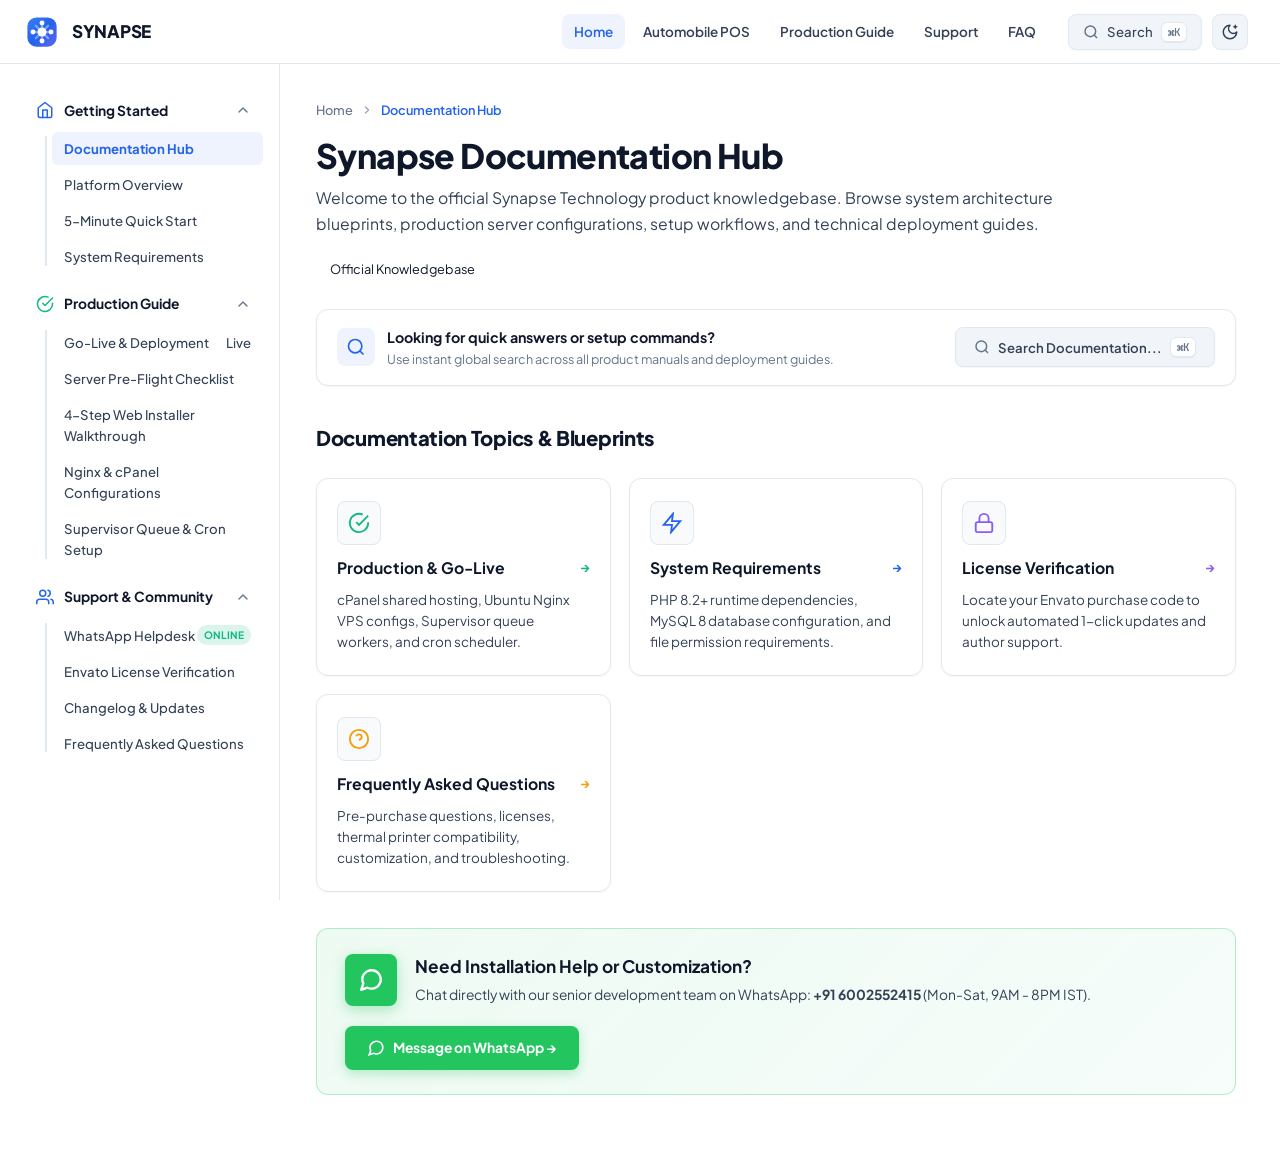
==== commit b8db448a: "feat: add documentation portal assets, scripts, and automobile billing software page" ====
--- a/index.html
+++ b/index.html
@@ -54,42 +54,8 @@
         <nav class="nav-links" aria-label="Main Navigation">
           <a href="#getting-started" class="nav-link active" data-view-target="getting-started">Home</a>
 
-          <!-- Products Dropdown Menu -->
-          <div class="nav-dropdown" id="productsDropdown">
-            <button type="button" class="nav-dropdown-toggle nav-link" id="productsDropdownBtn" aria-expanded="false" aria-haspopup="true">
-              <span>Products</span>
-              <svg class="dropdown-chevron" width="12" height="12" viewBox="0 0 24 24" fill="none" stroke="currentColor" stroke-width="2.5" stroke-linecap="round" stroke-linejoin="round">
-                <path d="m6 9 6 6 6-6"/>
-              </svg>
-            </button>
-            <div class="nav-dropdown-menu" id="productsDropdownMenu" role="menu" aria-labelledby="productsDropdownBtn">
-              <div class="dropdown-header">Products &amp; Solutions</div>
-              <a href="#automobile-billing" class="dropdown-item" data-view-target="view-automobile-billing" role="menuitem">
-                <div class="dropdown-item-icon">
-                  <svg width="20" height="20" viewBox="0 0 24 24" fill="none" stroke="currentColor" stroke-width="2" stroke-linecap="round" stroke-linejoin="round">
-                    <circle cx="12" cy="12" r="10"></circle>
-                    <path d="M12 6v6l4 2"></path>
-                    <circle cx="12" cy="12" r="2" fill="currentColor"></circle>
-                  </svg>
-                </div>
-                <div class="dropdown-item-info">
-                  <div class="dropdown-item-title-row">
-                    <span class="dropdown-item-title">Automobile POS System</span>
-                    <span class="dropdown-item-badge">v1.0.0</span>
-                  </div>
-                  <p class="dropdown-item-desc">Enterprise garage billing, repair job cards, 5 print layouts &amp; inventory ERP</p>
-                </div>
-              </a>
-              <div class="dropdown-divider"></div>
-              <a href="Automobile-Billing-Inventory-Management-Software/index.html" class="dropdown-sublink" role="menuitem">
-                <div class="dropdown-sublink-left">
-                  <svg width="15" height="15" viewBox="0 0 24 24" fill="none" stroke="currentColor" stroke-width="2"><path d="M2 3h6a4 4 0 0 1 4 4v14a3 3 0 0 0-3-3H2z"></path><path d="M22 3h-6a4 4 0 0 0-4 4v14a3 3 0 0 1 3-3h7z"></path></svg>
-                  <span>Dedicated Product Portal</span>
-                </div>
-                <svg width="13" height="13" viewBox="0 0 24 24" fill="none" stroke="currentColor" stroke-width="2.5"><path d="M18 13v6a2 2 0 0 1-2 2H5a2 2 0 0 1-2-2V8a2 2 0 0 1 2-2h6"></path><polyline points="15 3 21 3 21 9"></polyline><line x1="10" y1="14" x2="21" y2="3"></line></svg>
-              </a>
-            </div>
-          </div>
+          <!-- Automobile POS Documentation Link -->
+          <a href="Automobile-Billing-Inventory-Management-Software/index.html" class="nav-link" title="Automobile Billing &amp; Workshop POS Documentation">Automobile POS</a>
 
           <a href="#production" class="nav-link" data-view-target="view-production">Production Guide</a>
           <a href="#view-contributions" class="nav-link" data-view-target="view-contributions">Support</a>
@@ -171,7 +137,7 @@
           </button>
           <div class="nav-section-items">
             <a href="#getting-started" class="nav-item-link active" data-view-target="getting-started">
-              <span>Home Hub &amp; Products</span>
+              <span>Documentation Hub</span>
             </a>
             <a href="#what-is-synapse" class="nav-item-link" data-view-target="view-what-is-synapse">
               <span>Platform Overview</span>
@@ -185,48 +151,7 @@
           </div>
         </div>
 
-        <!-- Section 2: Products (Automobile POS) -->
-        <div class="nav-section open" id="sec-automobile-billing">
-          <button type="button" class="nav-section-header" aria-expanded="true">
-            <div class="nav-section-title-wrap">
-              <span class="nav-section-icon" style="color: #f97316;">
-                <svg width="18" height="18" viewBox="0 0 24 24" fill="none" stroke="currentColor" stroke-width="2" stroke-linecap="round" stroke-linejoin="round">
-                  <circle cx="12" cy="12" r="10"></circle>
-                  <path d="M12 6v6l4 2"></path>
-                  <circle cx="12" cy="12" r="2" fill="currentColor"></circle>
-                </svg>
-              </span>
-              <span>Automobile POS</span>
-            </div>
-            <svg class="nav-section-chevron" viewBox="0 0 24 24" fill="none" stroke="currentColor" stroke-width="2" stroke-linecap="round" stroke-linejoin="round">
-              <path d="m6 9 6 6 6-6"/>
-            </svg>
-          </button>
-          <div class="nav-section-items">
-            <a href="#view-automobile-billing" class="nav-item-link" data-view-target="view-automobile-billing">
-              <span>Product Details &amp; Specs</span>
-              <span class="nav-badge-online" style="background: #f97316; color: #fff;">v1.0</span>
-            </a>
-            <a href="Automobile-Billing-Inventory-Management-Software/index.html" class="nav-item-link" style="display: flex; align-items: center; justify-content: space-between; font-weight: 700; color: #f97316; background: rgba(249, 115, 22, 0.08); border-radius: var(--radius-xs);">
-              <span>Documentation Portal</span>
-              <span style="font-size: 13px;">&nearr;</span>
-            </a>
-            <a href="Automobile-Billing-Inventory-Management-Software/index.html#auto-web-installer" class="nav-item-link" style="display: flex; align-items: center; justify-content: space-between;">
-              <span>4-Step Web Installer</span>
-              <span style="font-size: 11px; opacity: 0.6;">&nearr;</span>
-            </a>
-            <a href="Automobile-Billing-Inventory-Management-Software/index.html#auto-pos-invoicing" class="nav-item-link" style="display: flex; align-items: center; justify-content: space-between;">
-              <span>POS &amp; 5 Print Layouts</span>
-              <span style="font-size: 11px; opacity: 0.6;">&nearr;</span>
-            </a>
-            <a href="Automobile-Billing-Inventory-Management-Software/index.html#auto-inventory" class="nav-item-link" style="display: flex; align-items: center; justify-content: space-between;">
-              <span>Multi-Unit Inventory</span>
-              <span style="font-size: 11px; opacity: 0.6;">&nearr;</span>
-            </a>
-          </div>
-        </div>
-
-        <!-- Section 3: Production & Deployment -->
+        <!-- Section 2: Production & Deployment -->
         <div class="nav-section open" id="sec-production">
           <button type="button" class="nav-section-header" aria-expanded="true">
             <div class="nav-section-title-wrap">
@@ -307,7 +232,7 @@
           <div>
             <h1 class="page-title" style="margin-bottom: 8px;">Synapse Documentation Hub</h1>
             <p class="page-lead" style="margin-bottom: 0; max-width: 820px;">
-              Welcome to the official Synapse Technology product knowledgebase. Browse system architecture blueprints, production server configurations, or select a product below to access full setup workflows and technical manuals.
+              Welcome to the official Synapse Technology product knowledgebase. Browse system architecture blueprints, production server configurations, setup workflows, and technical deployment guides.
             </p>
           </div>
           <span class="badge-live" style="padding: 6px 14px; font-size: 0.85rem;"><span class="status-pulse-green"></span> Official Knowledgebase</span>
@@ -335,83 +260,6 @@
             <span>Search Documentation...</span>
             <kbd class="search-kbd">⌘K</kbd>
           </button>
-        </div>
-
-        <!-- Section: Select Product Documentation -->
-        <div style="margin-bottom: 36px;">
-          <div style="display: flex; align-items: center; justify-content: space-between; margin-bottom: 14px;">
-            <h2 class="section-subtitle" style="margin-bottom: 0;">Select a Product</h2>
-            <span style="font-size: 0.85rem; font-weight: 600; color: var(--text-muted);">Choose a product to view documentation</span>
-          </div>
-
-          <!-- Automobile POS Product Hub Card -->
-          <div class="product-hub-card">
-            <div class="product-hub-header">
-              <div class="product-hub-title-wrap">
-                <div class="product-hub-icon">
-                  <svg width="24" height="24" viewBox="0 0 24 24" fill="none" stroke="currentColor" stroke-width="2" stroke-linecap="round" stroke-linejoin="round">
-                    <circle cx="12" cy="12" r="10"></circle>
-                    <path d="M12 6v6l4 2"></path>
-                    <circle cx="12" cy="12" r="2" fill="currentColor"></circle>
-                  </svg>
-                </div>
-                <div>
-                  <h3 class="product-hub-title">Automobile Billing &amp; Workshop POS System</h3>
-                  <div class="product-hub-subtitle">Enterprise Garage Billing, Repair Job Cards &amp; Spare Parts Inventory ERP</div>
-                </div>
-              </div>
-              <div style="display: flex; align-items: center; gap: 8px;">
-                <span class="badge-live" style="background: rgba(249, 115, 22, 0.1); border-color: rgba(249, 115, 22, 0.25); color: #f97316;">
-                  <span class="status-pulse-green" style="background: #f97316;"></span> Flagship Product
-                </span>
-                <span style="font-size: 0.78rem; font-weight: 700; background: var(--bg-tertiary); color: var(--text-muted); padding: 4px 10px; border-radius: var(--radius-full); border: 1px solid var(--border-color);">
-                  v1.0.0 Stable
-                </span>
-              </div>
-            </div>
-
-            <p class="product-hub-desc">
-              A complete, production-hardened web application designed specifically for automotive repair workshops, mechanic garages, car wash centers, and auto spare parts retailers. Features an automated 4-step browser installer wizard, 5 versatile invoice &amp; job card print layouts (including 80mm thermal POS), instant WhatsApp PDF billing alerts, customer &amp; vendor ledger balance tracking with FIFO settlements, and multi-unit inventory conversion.
-            </p>
-
-            <div class="product-hub-badges">
-              <span class="product-hub-badge">
-                <svg width="13" height="13" viewBox="0 0 24 24" fill="none" stroke="#2563eb" stroke-width="2.5"><polygon points="13 2 3 14 12 14 11 22 21 10 12 10 13 2"></polygon></svg>
-                4-Step Web Installer
-              </span>
-              <span class="product-hub-badge">
-                <svg width="13" height="13" viewBox="0 0 24 24" fill="none" stroke="#f97316" stroke-width="2.5"><rect x="3" y="3" width="18" height="18" rx="2"></rect><line x1="7" y1="8" x2="17" y2="8"></line><line x1="7" y1="12" x2="17" y2="12"></line><line x1="7" y1="16" x2="13" y2="16"></line></svg>
-                5 Print Templates (80mm &amp; A4)
-              </span>
-              <span class="product-hub-badge">
-                <svg width="13" height="13" viewBox="0 0 24 24" fill="none" stroke="#22c55e" stroke-width="2.5"><path d="M21 11.5a8.38 8.38 0 0 1-.9 3.8 8.5 8.5 0 0 1-7.6 4.7 8.38 8.38 0 0 1-3.8-.9L3 21l1.9-5.7a8.38 8.38 0 0 1-.9-3.8 8.5 8.5 0 0 1 4.7-7.6 8.38 8.38 0 0 1 3.8-.9h.5a8.48 8.48 0 0 1 8 8v.5z"></path></svg>
-                WhatsApp Direct Invoicing
-              </span>
-              <span class="product-hub-badge">
-                <svg width="13" height="13" viewBox="0 0 24 24" fill="none" stroke="#8b5cf6" stroke-width="2.5"><rect x="2" y="3" width="20" height="14" rx="2"></rect><line x1="8" y1="21" x2="16" y2="21"></line><line x1="12" y1="17" x2="12" y2="21"></line></svg>
-                Touchscreen POS Counter
-              </span>
-              <span class="product-hub-badge">
-                <svg width="13" height="13" viewBox="0 0 24 24" fill="none" stroke="#06b6d4" stroke-width="2.5"><path d="M21 16V8a2 2 0 0 0-1-1.73l-7-4a2 2 0 0 0-2 0l-7 4A2 2 0 0 0 3 8v8a2 2 0 0 0 1 1.73l7 4a2 2 0 0 0 2 0l7-4A2 2 0 0 0 21 16z"></path></svg>
-                Multi-Unit Stock
-              </span>
-              <span class="product-hub-badge">
-                <svg width="13" height="13" viewBox="0 0 24 24" fill="none" stroke="#10b981" stroke-width="2.5"><path d="M12 22s8-4 8-10V5l-8-3-8 3v7c0 6 8 10 8 10z"></path></svg>
-                PHP 8.2 &amp; Laravel 11
-              </span>
-            </div>
-
-            <div class="product-hub-actions">
-              <a href="#automobile-billing" class="product-primary-btn" data-view-target="view-automobile-billing">
-                <span>View Product Details &amp; Specs</span>
-                <svg width="16" height="16" viewBox="0 0 24 24" fill="none" stroke="currentColor" stroke-width="2.5"><polyline points="9 18 15 12 9 6"></polyline></svg>
-              </a>
-              <a href="Automobile-Billing-Inventory-Management-Software/index.html" class="search-trigger-btn" style="text-decoration: none; padding: 11px 20px; font-weight: 700; display: inline-flex; align-items: center; gap: 8px;">
-                <span>Dedicated Documentation Portal</span>
-                <svg width="14" height="14" viewBox="0 0 24 24" fill="none" stroke="currentColor" stroke-width="2.5"><path d="M18 13v6a2 2 0 0 1-2 2H5a2 2 0 0 1-2-2V8a2 2 0 0 1 2-2h6"></path><polyline points="15 3 21 3 21 9"></polyline><line x1="10" y1="14" x2="21" y2="3"></line></svg>
-              </a>
-            </div>
-          </div>
         </div>
 
         <!-- Section: Documentation Guides & Blueprints -->
@@ -1306,236 +1154,6 @@
       </section>
 
       <!-- ======================================================================
-           VIEW: AUTOMOBILE BILLING & WORKSHOP POS SYSTEM (PRODUCT PAGE)
-           ====================================================================== -->
-      <section class="view-panel" id="view-automobile-billing">
-        <nav class="breadcrumbs" aria-label="Breadcrumb">
-          <a href="#getting-started" class="breadcrumb-link" data-view-target="getting-started">Home</a>
-          <span class="breadcrumb-separator"><svg width="12" height="12" viewBox="0 0 24 24" fill="none" stroke="currentColor" stroke-width="2.5"><path d="m9 18 6-6-6-6"/></svg></span>
-          <a href="#categories" class="breadcrumb-link" data-view-target="view-categories">Products</a>
-          <span class="breadcrumb-separator"><svg width="12" height="12" viewBox="0 0 24 24" fill="none" stroke="currentColor" stroke-width="2.5"><path d="m9 18 6-6-6-6"/></svg></span>
-          <span class="breadcrumb-current">Automobile Billing &amp; Workshop POS</span>
-        </nav>
-
-        <div style="display: flex; align-items: flex-start; justify-content: space-between; flex-wrap: wrap; gap: 16px; margin-bottom: 12px;">
-          <div>
-            <div style="display: flex; align-items: center; gap: 10px; margin-bottom: 6px;">
-              <span class="badge-live" style="background: rgba(249, 115, 22, 0.1); border-color: rgba(249, 115, 22, 0.25); color: #f97316;">
-                <span class="status-pulse-green" style="background: #f97316;"></span> Flagship ERP
-              </span>
-              <span style="font-size: 0.8rem; font-weight: 700; background: var(--bg-tertiary); color: var(--text-muted); padding: 4px 10px; border-radius: var(--radius-full); border: 1px solid var(--border-color);">
-                v1.0.0 Stable Release
-              </span>
-            </div>
-            <h1 class="page-title" style="margin-bottom: 6px;">Automobile Billing &amp; Workshop POS System</h1>
-            <div style="font-size: 1rem; font-weight: 600; color: #f97316;">Enterprise Garage Billing, Repair Job Cards &amp; Spare Parts Inventory ERP</div>
-          </div>
-          <div style="display: flex; gap: 10px; flex-wrap: wrap;">
-            <a href="Automobile-Billing-Inventory-Management-Software/index.html" class="search-trigger-btn" style="text-decoration: none; background: linear-gradient(135deg, #f97316, #ea580c); color: #fff; padding: 10px 20px; font-size: 13px; font-weight: 700; border-radius: var(--radius-sm); display: inline-flex; align-items: center; gap: 8px; border: none; box-shadow: 0 4px 12px rgba(249, 115, 22, 0.3);">
-              <svg width="15" height="15" viewBox="0 0 24 24" fill="none" stroke="currentColor" stroke-width="2.5"><path d="M18 13v6a2 2 0 0 1-2 2H5a2 2 0 0 1-2-2V8a2 2 0 0 1 2-2h6"></path><polyline points="15 3 21 3 21 9"></polyline><line x1="10" y1="14" x2="21" y2="3"></line></svg>
-              <span>Open Dedicated Portal &rarr;</span>
-            </a>
-            <a href="#production" class="search-trigger-btn" data-view-target="view-production" style="text-decoration: none; padding: 10px 18px; font-size: 13px; font-weight: 700; border-radius: var(--radius-sm); display: inline-flex; align-items: center; gap: 8px;">
-              <span>Production Guide</span>
-              <svg width="14" height="14" viewBox="0 0 24 24" fill="none" stroke="currentColor" stroke-width="2.5"><polyline points="9 18 15 12 9 6"></polyline></svg>
-            </a>
-          </div>
-        </div>
-
-        <p class="page-lead">
-          A high-performance, modern, and production-hardened web application designed specifically for automotive repair workshops, mechanic garages, car wash centers, and spare parts retail shops. Built with clean PHP 8.2 and Laravel 11.
-        </p>
-
-        <!-- Product Presentation Preview Banner -->
-        <div style="margin: 20px 0 28px; border-radius: var(--radius-md); overflow: hidden; border: 1px solid var(--border-color); box-shadow: var(--shadow-md); background: #0f172a;">
-          <img src="Automobile-Billing-Inventory-Management-Software/images/item_preview.jpg" alt="Automobile Billing & Workshop POS System Preview" style="width: 100%; height: auto; max-height: 440px; display: block; object-fit: contain;">
-        </div>
-
-        <div class="callout callout-info" style="margin-bottom: 28px;">
-          <div class="callout-icon">
-            <svg width="20" height="20" viewBox="0 0 24 24" fill="none" stroke="currentColor" stroke-width="2"><circle cx="12" cy="12" r="10"></circle><line x1="12" y1="16" x2="12" y2="12"></line><line x1="12" y1="8" x2="12.01" y2="8"></line></svg>
-          </div>
-          <div class="callout-body">
-            <div class="callout-title">Automobile POS Version 1.0.0 Stable</div>
-            <p>Features an automated <strong>4-Step Web Installer Wizard</strong> (<code>/install</code>), <strong>5 built-in invoice print layouts</strong> (including 80mm thermal POS receipts and A4 formats), customer running ledgers with FIFO settlement, multi-unit stock conversions, WhatsApp notification sharing, and 1-click database backups.</p>
-          </div>
-        </div>
-
-        <!-- Flagship Features Grid (8 Detailed Cards) -->
-        <h2 class="section-subtitle">Flagship Modules &amp; Capabilities</h2>
-        <div class="feature-grid" style="margin-bottom: 32px;">
-          <div class="feature-box">
-            <div class="feature-box-icon" style="color: #f97316;">
-              <svg width="22" height="22" viewBox="0 0 24 24" fill="none" stroke="currentColor" stroke-width="2"><polygon points="13 2 3 14 12 14 11 22 21 10 12 10 13 2"></polygon></svg>
-            </div>
-            <div class="feature-box-title">4-Step Web Installer</div>
-            <div class="feature-box-desc">Automated GUI installer wizard checks PHP 8.2 requirements, folder permissions, verifies database connection, runs migrations, and creates admin credentials.</div>
-          </div>
-
-          <div class="feature-box">
-            <div class="feature-box-icon" style="color: #2563eb;">
-              <svg width="22" height="22" viewBox="0 0 24 24" fill="none" stroke="currentColor" stroke-width="2"><polyline points="6 9 6 2 18 2 18 9"></polyline><path d="M6 18H4a2 2 0 0 1-2-2v-5a2 2 0 0 1 2-2h16a2 2 0 0 1 2 2v5a2 2 0 0 1-2 2h-2"></path><rect width="12" height="8" x="6" y="14"></rect></svg>
-            </div>
-            <div class="feature-box-title">5 Print Templates</div>
-            <div class="feature-box-desc">Built-in switchable templates for 80mm thermal receipt printers, Compact Pro A4/A5, Creative Color, Detailed Corporate, and Modern Simple.</div>
-          </div>
-
-          <div class="feature-box">
-            <div class="feature-box-icon" style="color: #22c55e;">
-              <svg width="22" height="22" viewBox="0 0 24 24" fill="none" stroke="currentColor" stroke-width="2"><path d="M21 11.5a8.38 8.38 0 0 1-.9 3.8 8.5 8.5 0 0 1-7.6 4.7 8.38 8.38 0 0 1-3.8-.9L3 21l1.9-5.7a8.38 8.38 0 0 1-.9-3.8 8.5 8.5 0 0 1 4.7-7.6 8.38 8.38 0 0 1 3.8-.9h.5a8.48 8.48 0 0 1 8 8v.5z"></path></svg>
-            </div>
-            <div class="feature-box-title">WhatsApp Direct Invoicing</div>
-            <div class="feature-box-desc">1-click WhatsApp messaging dispatches invoice totals, due balances, and payment links directly to the client's mobile phone instantly.</div>
-          </div>
-
-          <div class="feature-box">
-            <div class="feature-box-icon" style="color: #8b5cf6;">
-              <svg width="22" height="22" viewBox="0 0 24 24" fill="none" stroke="currentColor" stroke-width="2"><rect x="2" y="3" width="20" height="14" rx="2"></rect><line x1="8" y1="21" x2="16" y2="21"></line><line x1="12" y1="17" x2="12" y2="21"></line></svg>
-            </div>
-            <div class="feature-box-title">Touchscreen POS Counter</div>
-            <div class="feature-box-desc">Rapid counter sales with category quick-filter pills, barcode scanner support, instant customer selection, multiple payment methods, and discount handling.</div>
-          </div>
-
-          <div class="feature-box">
-            <div class="feature-box-icon" style="color: #06b6d4;">
-              <svg width="22" height="22" viewBox="0 0 24 24" fill="none" stroke="currentColor" stroke-width="2"><path d="M21 16V8a2 2 0 0 0-1-1.73l-7-4a2 2 0 0 0-2 0l-7 4A2 2 0 0 0 3 8v8a2 2 0 0 0 1 1.73l7 4a2 2 0 0 0 2 0l7-4A2 2 0 0 0 21 16z"></path></svg>
-            </div>
-            <div class="feature-box-title">Multi-Unit Conversion</div>
-            <div class="feature-box-desc">Define secondary units (e.g. 1 Box = 10 Pcs, 1 Barrel = 200 LTR). Invoices automatically calculate and deduct base stock seamlessly.</div>
-          </div>
-
-          <div class="feature-box">
-            <div class="feature-box-icon" style="color: #ec4899;">
-              <svg width="22" height="22" viewBox="0 0 24 24" fill="none" stroke="currentColor" stroke-width="2"><path d="M16 21v-2a4 4 0 0 0-4-4H5a4 4 0 0 0-4 4v2"></path><circle cx="9" cy="7" r="4"></circle><path d="M23 21v-2a4 4 0 0 0-3-3.87"></path><path d="M16 3.13a4 4 0 0 1 0 7.75"></path></svg>
-            </div>
-            <div class="feature-box-title">Customer &amp; Vendor Ledgers</div>
-            <div class="feature-box-desc">Complete account ledger statements with FIFO payment settlement, partial payment records, credit limits, and running balance tracking.</div>
-          </div>
-
-          <div class="feature-box">
-            <div class="feature-box-icon" style="color: #eab308;">
-              <svg width="22" height="22" viewBox="0 0 24 24" fill="none" stroke="currentColor" stroke-width="2"><rect x="3" y="3" width="18" height="18" rx="2"></rect><line x1="9" y1="9" x2="15" y2="15"></line><line x1="15" y1="9" x2="9" y2="15"></line></svg>
-            </div>
-            <div class="feature-box-title">Repair Job Cards &amp; Service</div>
-            <div class="feature-box-desc">Track vehicle check-in, odometer readings, assigned mechanic technicians, labor charges, parts consumed, and service stages (Pending &rarr; Completed).</div>
-          </div>
-
-          <div class="feature-box">
-            <div class="feature-box-icon" style="color: #10b981;">
-              <svg width="22" height="22" viewBox="0 0 24 24" fill="none" stroke="currentColor" stroke-width="2"><path d="M19 21H5a2 2 0 0 1-2-2V5a2 2 0 0 1 2-2h11l5 5v11a2 2 0 0 1-2 2z"></path><polyline points="17 21 17 13 7 13 7 21"></polyline><polyline points="7 3 7 8 15 8"></polyline></svg>
-            </div>
-            <div class="feature-box-title">1-Click Backups &amp; Security</div>
-            <div class="feature-box-desc">Instant SQL database export and automatic periodic backup schedule. Role-based access control (RBAC) with granular permissions for cashiers and managers.</div>
-          </div>
-        </div>
-
-        <!-- Direct Jump to Dedicated Documentation Portal Topics -->
-        <h2 class="section-subtitle">Dedicated Documentation Portal Topics</h2>
-        <p>A complete, self-contained documentation system is available inside the <code>Automobile-Billing-Inventory-Management-Software/</code> directory with interactive live search, full API specs, installation steps, and code blocks.</p>
-
-        <div style="display: grid; grid-template-columns: repeat(auto-fit, minmax(240px, 1fr)); gap: 14px; margin: 18px 0 32px 0;">
-          <a href="Automobile-Billing-Inventory-Management-Software/index.html#auto-web-installer" class="feature-box" style="text-decoration: none;">
-            <div class="feature-box-icon" style="color: #2563eb;">
-              <svg width="22" height="22" viewBox="0 0 24 24" fill="none" stroke="currentColor" stroke-width="2"><polygon points="13 2 3 14 12 14 11 22 21 10 12 10 13 2"></polygon></svg>
-            </div>
-            <div class="feature-box-title" style="display: flex; align-items: center; justify-content: space-between;">
-              <span>4-Step Web Installer</span>
-              <span style="font-size: 13px; color: var(--primary);">&nearr;</span>
-            </div>
-            <div class="feature-box-desc">Automated browser wizard tests PHP, permissions, and database in 2 minutes.</div>
-          </a>
-
-          <a href="Automobile-Billing-Inventory-Management-Software/index.html#auto-pos-invoicing" class="feature-box" style="text-decoration: none;">
-            <div class="feature-box-icon" style="color: #f97316;">
-              <svg width="22" height="22" viewBox="0 0 24 24" fill="none" stroke="currentColor" stroke-width="2"><rect x="2" y="3" width="20" height="14" rx="2"></rect><line x1="8" y1="21" x2="16" y2="21"></line><line x1="12" y1="17" x2="12" y2="21"></line></svg>
-            </div>
-            <div class="feature-box-title" style="display: flex; align-items: center; justify-content: space-between;">
-              <span>POS &amp; 5 Print Layouts</span>
-              <span style="font-size: 13px; color: #f97316;">&nearr;</span>
-            </div>
-            <div class="feature-box-desc">Thermal 80mm receipts, A4 invoices, job cards, and 1-click WhatsApp alerts.</div>
-          </a>
-
-          <a href="Automobile-Billing-Inventory-Management-Software/index.html#auto-inventory" class="feature-box" style="text-decoration: none;">
-            <div class="feature-box-icon" style="color: #10b981;">
-              <svg width="22" height="22" viewBox="0 0 24 24" fill="none" stroke="currentColor" stroke-width="2"><path d="M21 16V8a2 2 0 0 0-1-1.73l-7-4a2 2 0 0 0-2 0l-7 4A2 2 0 0 0 3 8v8a2 2 0 0 0 1 1.73l7 4a2 2 0 0 0 2 0l7-4A2 2 0 0 0 21 16z"></path></svg>
-            </div>
-            <div class="feature-box-title" style="display: flex; align-items: center; justify-content: space-between;">
-              <span>Multi-Unit Inventory</span>
-              <span style="font-size: 13px; color: #10b981;">&nearr;</span>
-            </div>
-            <div class="feature-box-desc">Manage parts, auto unit deduction (Box to Pcs), barcode labels, and low-stock alerts.</div>
-          </a>
-
-          <a href="#production" class="feature-box" data-view-target="view-production" style="text-decoration: none;">
-            <div class="feature-box-icon" style="color: #6366f1;">
-              <svg width="22" height="22" viewBox="0 0 24 24" fill="none" stroke="currentColor" stroke-width="2"><path d="M22 11.08V12a10 10 0 1 1-5.93-9.14"></path><polyline points="22 4 12 14.01 9 11.01"></polyline></svg>
-            </div>
-            <div class="feature-box-title" style="display: flex; align-items: center; justify-content: space-between;">
-              <span>Production Deployment</span>
-              <span style="font-size: 13px; color: #6366f1;">&rarr;</span>
-            </div>
-            <div class="feature-box-desc">Nginx configs, cPanel guide, Supervisor workers, and cron configuration.</div>
-          </a>
-        </div>
-
-        <!-- Technical Specifications Table -->
-        <div style="background: var(--bg-card); border: 1px solid var(--border-color); border-radius: var(--radius-md); padding: 24px; margin-bottom: 32px; box-shadow: var(--shadow-sm);">
-          <h3 style="font-size: 1.15rem; font-weight: 700; margin-bottom: 16px; display: flex; align-items: center; gap: 8px;">
-            <svg width="20" height="20" viewBox="0 0 24 24" fill="none" stroke="currentColor" stroke-width="2"><rect x="4" y="4" width="16" height="16" rx="2"></rect><rect x="9" y="9" width="6" height="6"></rect><line x1="9" y1="1" x2="9" y2="4"></line><line x1="15" y1="1" x2="15" y2="4"></line><line x1="9" y1="20" x2="9" y2="23"></line><line x1="15" y1="20" x2="15" y2="23"></line><line x1="20" y1="9" x2="23" y2="9"></line><line x1="20" y1="14" x2="23" y2="14"></line><line x1="1" y1="9" x2="4" y2="9"></line><line x1="1" y1="14" x2="4" y2="14"></line></svg>
-            System Compatibility &amp; Technical Specifications
-          </h3>
-          <div style="display: grid; grid-template-columns: repeat(auto-fit, minmax(220px, 1fr)); gap: 16px;">
-            <div style="padding: 14px 18px; background: var(--bg-secondary); border-radius: var(--radius-xs); border: 1px solid var(--border-color);">
-              <div style="font-size: 0.78rem; text-transform: uppercase; color: var(--text-muted); font-weight: 700;">Backend Framework</div>
-              <div style="font-size: 0.96rem; font-weight: 700; color: var(--text-primary); margin-top: 4px;">PHP 8.2+ / Laravel 11</div>
-            </div>
-            <div style="padding: 14px 18px; background: var(--bg-secondary); border-radius: var(--radius-xs); border: 1px solid var(--border-color);">
-              <div style="font-size: 0.78rem; text-transform: uppercase; color: var(--text-muted); font-weight: 700;">Database Engine</div>
-              <div style="font-size: 0.96rem; font-weight: 700; color: var(--text-primary); margin-top: 4px;">MySQL 5.7+ / 8.0 / MariaDB 10.3+</div>
-            </div>
-            <div style="padding: 14px 18px; background: var(--bg-secondary); border-radius: var(--radius-xs); border: 1px solid var(--border-color);">
-              <div style="font-size: 0.78rem; text-transform: uppercase; color: var(--text-muted); font-weight: 700;">Web Servers</div>
-              <div style="font-size: 0.96rem; font-weight: 700; color: var(--text-primary); margin-top: 4px;">Apache (mod_rewrite) / Nginx / cPanel</div>
-            </div>
-            <div style="padding: 14px 18px; background: var(--bg-secondary); border-radius: var(--radius-xs); border: 1px solid var(--border-color);">
-              <div style="font-size: 0.78rem; text-transform: uppercase; color: var(--text-muted); font-weight: 700;">Installer Type</div>
-              <div style="font-size: 0.96rem; font-weight: 700; color: var(--text-primary); margin-top: 4px;">4-Step GUI Wizard (/install)</div>
-            </div>
-          </div>
-        </div>
-
-        <!-- Priority WhatsApp Support Card -->
-        <div style="background: linear-gradient(135deg, rgba(34, 197, 94, 0.08) 0%, rgba(16, 185, 129, 0.04) 100%); border: 1px solid rgba(34, 197, 94, 0.3); border-radius: var(--radius-md); padding: 24px 28px; display: flex; align-items: center; justify-content: space-between; flex-wrap: wrap; gap: 20px;">
-          <div style="display: flex; align-items: center; gap: 18px;">
-            <div style="width: 52px; height: 52px; border-radius: var(--radius-sm); background: #22c55e; display: flex; align-items: center; justify-content: center; color: #fff; flex-shrink: 0; box-shadow: 0 4px 14px rgba(34, 197, 94, 0.35);">
-              <svg width="26" height="26" viewBox="0 0 24 24" fill="none" stroke="currentColor" stroke-width="2.2" stroke-linecap="round" stroke-linejoin="round">
-                <path d="M21 11.5a8.38 8.38 0 0 1-.9 3.8 8.5 8.5 0 0 1-7.6 4.7 8.38 8.38 0 0 1-3.8-.9L3 21l1.9-5.7a8.38 8.38 0 0 1-.9-3.8 8.5 8.5 0 0 1 4.7-7.6 8.38 8.38 0 0 1 3.8-.9h.5a8.48 8.48 0 0 1 8 8v.5z"></path>
-              </svg>
-            </div>
-            <div>
-              <div style="font-size: 1.15rem; font-weight: 700; color: var(--text-primary);">Need Installation Help or Customization?</div>
-              <div style="font-size: 0.92rem; color: var(--text-secondary); margin-top: 3px;">
-                Chat directly with our senior development team on WhatsApp: <strong>+91 6002552415</strong> (Mon-Sat, 9AM - 8PM IST).
-              </div>
-            </div>
-          </div>
-          <a href="https://wa.me/916002552415" target="_blank" rel="noopener" style="display: inline-flex; align-items: center; gap: 8px; background: #22c55e; color: #ffffff; padding: 11px 22px; font-size: 0.92rem; font-weight: 700; border-radius: var(--radius-sm); text-decoration: none; box-shadow: 0 4px 12px rgba(34, 197, 94, 0.3); transition: transform 0.2s;">
-            <svg width="18" height="18" viewBox="0 0 24 24" fill="none" stroke="currentColor" stroke-width="2.2"><path d="M21 11.5a8.38 8.38 0 0 1-.9 3.8 8.5 8.5 0 0 1-7.6 4.7 8.38 8.38 0 0 1-3.8-.9L3 21l1.9-5.7a8.38 8.38 0 0 1-.9-3.8 8.5 8.5 0 0 1 4.7-7.6 8.38 8.38 0 0 1 3.8-.9h.5a8.48 8.48 0 0 1 8 8v.5z"></path></svg>
-            <span>Message on WhatsApp &rarr;</span>
-          </a>
-        </div>
-
-        <div class="feedback-widget">
-          <span class="feedback-text">Was this helpful?</span>
-          <div class="feedback-actions">
-            <button type="button" class="feedback-btn feedback-yes">👍 Yes</button>
-            <button type="button" class="feedback-btn feedback-no">👎 No</button>
-          </div>
-        </div>
-      </section>
-
-      <!-- ======================================================================
            VIEW: PRODUCTION DEPLOYMENT & SERVER GO-LIVE GUIDE
            ====================================================================== -->
       <section class="view-panel" id="view-production">
@@ -1964,10 +1582,13 @@
             <div class="feature-box-desc">cPanel hosting, Nginx VPS configurations, Supervisor queue worker, cron jobs, and SSL.</div>
           </a>
 
-          <a href="#automobile-billing" class="feature-box" data-view-target="view-automobile-billing">
+          <a href="Automobile-Billing-Inventory-Management-Software/index.html" class="feature-box">
             <div class="feature-box-icon" style="color: #f97316;"><svg width="22" height="22" viewBox="0 0 24 24" fill="none" stroke="currentColor" stroke-width="2" stroke-linecap="round" stroke-linejoin="round"><rect x="3" y="3" width="18" height="18" rx="4"></rect><circle cx="12" cy="12" r="3"></circle><path d="M12 2v2M12 20v2M2 12h2M20 12h2"></path></svg></div>
-            <div class="feature-box-title">Automobile POS System</div>
-            <div class="feature-box-desc">Automotive garage billing, spare parts inventory, WhatsApp invoicing, and 5 print templates.</div>
+            <div class="feature-box-title" style="display: flex; align-items: center; justify-content: space-between;">
+              <span>Automobile POS Documentation</span>
+              <span style="font-size: 13px; color: #f97316;">&rarr;</span>
+            </div>
+            <div class="feature-box-desc">Dedicated portal: garage billing, spare parts inventory, WhatsApp invoicing, and 5 print templates.</div>
           </a>
 
           <a href="#faq" class="feature-box" data-view-target="faq">
--- a/css/style.css
+++ b/css/style.css
@@ -2,6 +2,7 @@
    SYNAPSE TECHNOLOGY - DOCUMENTATION PORTAL
    Precision UI modeled on Modern Tech Documentation
    Ultra-Smooth, Premium Modern Design System
+   CodeCanyon Compliant - 100% Clean & Responsive
    ========================================================================== */
 
 :root {
@@ -11,15 +12,15 @@
   --bg-tertiary: #f1f5f9;
   --bg-card: #ffffff;
   --bg-card-hover: #f8fafc;
-  --bg-modal-backdrop: rgba(15, 23, 42, 0.55);
+  --bg-modal-backdrop: rgba(15, 23, 42, 0.65);
   
   --border-color: #e2e8f0;
   --border-subtle: #f1f5f9;
   --border-hover: #cbd5e1;
-  --border-active: #3b82f6;
+  --border-active: #2563eb;
 
   --text-primary: #0f172a;
-  --text-secondary: #475569;
+  --text-secondary: #334155;
   --text-muted: #64748b;
   --text-subtle: #94a3b8;
   --text-link: #2563eb;
@@ -35,7 +36,7 @@
   --accent-amber: #f59e0b;
   --accent-rose: #f43f5e;
 
-  --radius-xs: 5px;
+  --radius-xs: 6px;
   --radius-sm: 8px;
   --radius-md: 12px;
   --radius-lg: 16px;
@@ -46,38 +47,38 @@
 
   --shadow-xs: 0 1px 2px 0 rgba(0, 0, 0, 0.04);
   --shadow-sm: 0 1px 3px 0 rgba(0, 0, 0, 0.06), 0 1px 2px -1px rgba(0, 0, 0, 0.04);
-  --shadow-md: 0 4px 12px -2px rgba(15, 23, 42, 0.08), 0 2px 6px -1px rgba(15, 23, 42, 0.04);
-  --shadow-lg: 0 12px 28px -6px rgba(15, 23, 42, 0.12), 0 6px 12px -2px rgba(15, 23, 42, 0.06);
-  --shadow-modal: 0 25px 50px -12px rgba(15, 23, 42, 0.25);
-  --shadow-card-hover: 0 10px 25px -5px rgba(37, 99, 235, 0.1), 0 4px 10px -2px rgba(15, 23, 42, 0.04);
-
-  --sidebar-width: 275px;
+  --shadow-md: 0 4px 14px -2px rgba(15, 23, 42, 0.08), 0 2px 6px -1px rgba(15, 23, 42, 0.04);
+  --shadow-lg: 0 12px 30px -6px rgba(15, 23, 42, 0.12), 0 6px 14px -2px rgba(15, 23, 42, 0.06);
+  --shadow-modal: 0 25px 50px -12px rgba(15, 23, 42, 0.35);
+  --shadow-card-hover: 0 10px 25px -5px rgba(37, 99, 235, 0.12), 0 4px 10px -2px rgba(15, 23, 42, 0.04);
+
+  --sidebar-width: 280px;
   --header-height: 64px;
-  --content-max-width: 880px;
+  --content-max-width: 920px;
   
-  --transition-fast: 0.16s cubic-bezier(0.16, 1, 0.3, 1);
-  --transition-normal: 0.25s cubic-bezier(0.16, 1, 0.3, 1);
+  --transition-fast: 0.15s cubic-bezier(0.16, 1, 0.3, 1);
+  --transition-normal: 0.24s cubic-bezier(0.16, 1, 0.3, 1);
   --transition-smooth: 0.35s cubic-bezier(0.16, 1, 0.3, 1);
 }
 
 /* Dark Theme (Obsidian Deep Layered Aesthetic) */
 body.dark-theme {
   --bg-primary: #090d16;
-  --bg-secondary: #0e1424;
+  --bg-secondary: #0e1526;
   --bg-tertiary: #162035;
   --bg-card: #0f172a;
   --bg-card-hover: #16223b;
-  --bg-modal-backdrop: rgba(0, 0, 0, 0.75);
+  --bg-modal-backdrop: rgba(0, 0, 0, 0.8);
 
   --border-color: #1e293b;
-  --border-subtle: #151f32;
+  --border-subtle: #141c2e;
   --border-hover: #334155;
   --border-active: #3b82f6;
 
   --text-primary: #f8fafc;
-  --text-secondary: #94a3b8;
-  --text-muted: #64748b;
-  --text-subtle: #475569;
+  --text-secondary: #cbd5e1;
+  --text-muted: #94a3b8;
+  --text-subtle: #64748b;
   --text-link: #60a5fa;
 
   --primary: #3b82f6;
@@ -91,7 +92,7 @@
   --shadow-md: 0 4px 16px rgba(0, 0, 0, 0.5);
   --shadow-lg: 0 12px 32px rgba(0, 0, 0, 0.65);
   --shadow-modal: 0 25px 60px rgba(0, 0, 0, 0.85);
-  --shadow-card-hover: 0 10px 30px -5px rgba(59, 130, 246, 0.18), 0 4px 12px rgba(0, 0, 0, 0.5);
+  --shadow-card-hover: 0 10px 30px -5px rgba(59, 130, 246, 0.22), 0 4px 12px rgba(0, 0, 0, 0.5);
 }
 
 /* Base Resets & Global Styles */
@@ -104,79 +105,62 @@
 html {
   font-size: 15px;
   scroll-behavior: smooth;
-  -webkit-text-size-adjust: 100%;
+  scroll-padding-top: calc(var(--header-height) + 20px);
 }
 
 body {
   font-family: var(--font-sans);
   background-color: var(--bg-primary);
   color: var(--text-primary);
-  line-height: 1.65;
-  min-height: 100vh;
-  display: flex;
-  flex-direction: column;
-  overflow-x: hidden;
+  line-height: 1.6;
   -webkit-font-smoothing: antialiased;
   -moz-osx-font-smoothing: grayscale;
+  overflow-x: hidden;
+  min-height: 100vh;
   transition: background-color var(--transition-normal), color var(--transition-normal);
 }
 
 body.drawer-open {
-  overflow: hidden;
-  touch-action: none;
-}
-
-a {
-  color: inherit;
-  text-decoration: none;
-  transition: color var(--transition-fast);
-}
-
-button {
-  font-family: inherit;
-  cursor: pointer;
-  border: none;
-  background: none;
-  color: inherit;
-}
-
-ul, ol {
-  list-style: none;
-}
-
-img {
-  max-width: 100%;
-  height: auto;
-  display: block;
-}
-
-/* Modern Global Custom Scrollbar */
+  overflow: hidden !important;
+}
+
+/* Custom Scrollbar */
 ::-webkit-scrollbar {
-  width: 6px;
-  height: 6px;
+  width: 7px;
+  height: 7px;
 }
 ::-webkit-scrollbar-track {
-  background: transparent;
+  background: var(--bg-primary);
 }
 ::-webkit-scrollbar-thumb {
   background: var(--border-hover);
   border-radius: var(--radius-full);
 }
 ::-webkit-scrollbar-thumb:hover {
-  background: var(--text-muted);
-}
-
-/* Reading Progress Bar (Top of Screen) */
+  background: var(--text-subtle);
+}
+
+a {
+  color: var(--text-link);
+  text-decoration: none;
+  transition: color var(--transition-fast);
+}
+a:hover {
+  text-decoration: none;
+  color: var(--primary-hover);
+}
+
+/* Reading Progress Indicator */
 .reading-progress-bar {
   position: fixed;
   top: 0;
   left: 0;
-  height: 2.5px;
+  height: 3px;
   width: 0%;
   background: var(--primary-gradient);
-  box-shadow: 0 0 10px rgba(59, 130, 246, 0.7);
-  z-index: 1000;
+  z-index: 1200;
   transition: width 0.1s linear;
+  box-shadow: 0 0 8px rgba(37, 99, 235, 0.5);
 }
 
 /* ==========================================================================
@@ -185,29 +169,31 @@
 .header {
   position: sticky;
   top: 0;
-  z-index: 90;
+  left: 0;
+  width: 100%;
   height: var(--header-height);
   background: rgba(255, 255, 255, 0.88);
+  backdrop-filter: blur(16px);
+  -webkit-backdrop-filter: blur(16px);
   border-bottom: 1px solid var(--border-color);
-  backdrop-filter: blur(16px) saturate(180%);
-  -webkit-backdrop-filter: blur(16px) saturate(180%);
-  transition: background-color var(--transition-normal), border-color var(--transition-normal);
+  z-index: 900;
+  transition: background var(--transition-normal), border-color var(--transition-normal);
 }
 
 body.dark-theme .header {
-  background: rgba(9, 13, 22, 0.85);
-  border-bottom: 1px solid rgba(255, 255, 255, 0.07);
+  background: rgba(9, 13, 22, 0.88);
 }
 
 .header-inner {
-  max-width: 1440px;
-  margin: 0 auto;
+  width: 100%;
+  max-width: 100%;
   height: 100%;
-  padding: 0 32px;
+  margin: 0;
+  padding: 0 32px 0 24px;
   display: flex;
   align-items: center;
   justify-content: space-between;
-  gap: 20px;
+  gap: 16px;
 }
 
 /* Brand Logo */
@@ -215,29 +201,19 @@
   display: flex;
   align-items: center;
   gap: 12px;
-  color: var(--text-primary);
-  user-select: none;
   text-decoration: none;
-  transition: transform var(--transition-fast);
-}
-
-.brand-logo:hover {
-  transform: translateY(-1px);
+  flex-shrink: 0;
 }
 
 .brand-icon {
-  width: 32px;
-  height: 32px;
+  width: 36px;
+  height: 36px;
+  border-radius: var(--radius-sm);
   display: flex;
   align-items: center;
   justify-content: center;
   flex-shrink: 0;
-  filter: drop-shadow(0 2px 6px rgba(37, 99, 235, 0.3));
-  transition: transform var(--transition-normal);
-}
-
-.brand-logo:hover .brand-icon {
-  transform: rotate(5deg) scale(1.05);
+  overflow: hidden;
 }
 
 .synapse-logo-svg {
@@ -247,20 +223,19 @@
 }
 
 .brand-text {
+  font-size: 1.15rem;
   font-weight: 800;
-  letter-spacing: 0.05em;
-  text-transform: uppercase;
-  font-size: 1.18rem;
-  background: linear-gradient(135deg, var(--text-primary) 30%, var(--primary) 100%);
-  -webkit-background-clip: text;
-  -webkit-text-fill-color: transparent;
-}
-
-/* Header Navigation Links */
+  color: var(--text-primary);
+  letter-spacing: -0.3px;
+  line-height: 1.2;
+}
+
+/* Right Navigation & Header Actions */
 .header-right {
   display: flex;
   align-items: center;
-  gap: 24px;
+  gap: 20px;
+  flex-shrink: 0;
 }
 
 .nav-links {
@@ -270,18 +245,18 @@
 }
 
 .nav-link {
-  font-size: 0.92rem;
+  font-size: 0.9rem;
   font-weight: 600;
   color: var(--text-secondary);
-  padding: 8px 14px;
+  padding: 7px 12px;
   border-radius: var(--radius-sm);
-  position: relative;
   transition: all var(--transition-fast);
+  white-space: nowrap;
 }
 
 .nav-link:hover {
-  color: var(--text-primary);
-  background: var(--bg-tertiary);
+  color: var(--primary);
+  background: var(--primary-light);
 }
 
 .nav-link.active {
@@ -289,156 +264,503 @@
   background: var(--primary-light);
 }
 
-/* Header Actions & Trigger Buttons */
+/* ==========================================================================
+   HEADER PRODUCT DROPDOWN COMPONENT
+   ========================================================================== */
+.nav-dropdown {
+  position: relative;
+  display: inline-flex;
+  align-items: center;
+}
+
+.nav-dropdown-toggle {
+  background: transparent;
+  border: none;
+  font-family: inherit;
+  font-size: 0.9rem;
+  font-weight: 600;
+  color: var(--text-secondary);
+  padding: 7px 12px;
+  border-radius: var(--radius-sm);
+  cursor: pointer;
+  display: inline-flex;
+  align-items: center;
+  gap: 6px;
+  transition: all var(--transition-fast);
+  white-space: nowrap;
+}
+
+.nav-dropdown-toggle:hover,
+.nav-dropdown:hover .nav-dropdown-toggle,
+.nav-dropdown.open .nav-dropdown-toggle,
+.nav-dropdown-toggle.active {
+  color: var(--primary);
+  background: var(--primary-light);
+}
+
+.dropdown-chevron {
+  width: 13px;
+  height: 13px;
+  transition: transform var(--transition-normal);
+  color: var(--text-muted);
+}
+
+.nav-dropdown:hover .dropdown-chevron,
+.nav-dropdown.open .dropdown-chevron {
+  transform: rotate(180deg);
+  color: var(--primary);
+}
+
+.nav-dropdown-menu {
+  position: absolute;
+  top: calc(100% + 8px);
+  left: 0;
+  min-width: 330px;
+  background: var(--bg-card);
+  border: 1px solid var(--border-color);
+  border-radius: var(--radius-md);
+  box-shadow: var(--shadow-lg);
+  padding: 8px;
+  opacity: 0;
+  visibility: hidden;
+  transform: translateY(6px);
+  transition: opacity var(--transition-fast), transform var(--transition-fast), visibility var(--transition-fast);
+  z-index: 1000;
+  pointer-events: none;
+}
+
+body.dark-theme .nav-dropdown-menu {
+  background: #0f172a;
+  border-color: #1e293b;
+  box-shadow: 0 20px 45px -10px rgba(0, 0, 0, 0.7);
+}
+
+.nav-dropdown:hover .nav-dropdown-menu,
+.nav-dropdown.open .nav-dropdown-menu {
+  opacity: 1;
+  visibility: visible;
+  transform: translateY(0);
+  pointer-events: auto;
+}
+
+.dropdown-header {
+  font-size: 0.72rem;
+  font-weight: 700;
+  text-transform: uppercase;
+  letter-spacing: 0.6px;
+  color: var(--text-muted);
+  padding: 6px 10px 8px 10px;
+}
+
+.dropdown-item {
+  display: flex;
+  align-items: flex-start;
+  gap: 12px;
+  padding: 10px 12px;
+  border-radius: var(--radius-sm);
+  text-decoration: none;
+  color: var(--text-primary);
+  transition: background var(--transition-fast);
+  cursor: pointer;
+}
+
+.dropdown-item:hover {
+  background: var(--bg-secondary);
+}
+
+body.dark-theme .dropdown-item:hover {
+  background: rgba(255, 255, 255, 0.05);
+}
+
+.dropdown-item-icon {
+  width: 36px;
+  height: 36px;
+  border-radius: var(--radius-xs);
+  display: flex;
+  align-items: center;
+  justify-content: center;
+  flex-shrink: 0;
+  background: rgba(249, 115, 22, 0.12);
+  color: #f97316;
+}
+
+.dropdown-item-info {
+  flex: 1;
+  min-width: 0;
+}
+
+.dropdown-item-title-row {
+  display: flex;
+  align-items: center;
+  justify-content: space-between;
+  gap: 8px;
+  margin-bottom: 2px;
+}
+
+.dropdown-item-title {
+  font-size: 0.88rem;
+  font-weight: 700;
+  color: var(--text-primary);
+  line-height: 1.3;
+}
+
+.dropdown-item:hover .dropdown-item-title {
+  color: #f97316;
+}
+
+.dropdown-item-badge {
+  font-size: 0.68rem;
+  font-weight: 700;
+  background: rgba(249, 115, 22, 0.15);
+  color: #f97316;
+  padding: 1px 6px;
+  border-radius: var(--radius-full);
+}
+
+.dropdown-item-desc {
+  font-size: 0.78rem;
+  color: var(--text-muted);
+  line-height: 1.4;
+  margin: 0;
+}
+
+.dropdown-divider {
+  height: 1px;
+  background: var(--border-color);
+  margin: 6px 0;
+}
+
+.dropdown-sublink {
+  display: flex;
+  align-items: center;
+  justify-content: space-between;
+  padding: 8px 12px;
+  border-radius: var(--radius-xs);
+  font-size: 0.82rem;
+  font-weight: 600;
+  color: var(--primary);
+  text-decoration: none;
+  transition: all var(--transition-fast);
+}
+
+.dropdown-sublink-left {
+  display: flex;
+  align-items: center;
+  gap: 8px;
+}
+
+.dropdown-sublink:hover {
+  background: var(--primary-light);
+  color: var(--primary-hover);
+}
+
+/* ==========================================================================
+   PRODUCT HUB SELECTION CARD (Home Page)
+   ========================================================================== */
+.product-hub-card {
+  background: var(--bg-card);
+  border: 1px solid var(--border-color);
+  border-radius: var(--radius-lg);
+  padding: 28px;
+  margin: 20px 0 32px 0;
+  box-shadow: var(--shadow-sm);
+  transition: all var(--transition-normal);
+  position: relative;
+  overflow: hidden;
+}
+
+.product-hub-card:hover {
+  border-color: #f97316;
+  box-shadow: 0 12px 30px -6px rgba(249, 115, 22, 0.15), var(--shadow-md);
+  transform: translateY(-2px);
+}
+
+.product-hub-card::before {
+  content: "";
+  position: absolute;
+  top: 0;
+  left: 0;
+  right: 0;
+  height: 3px;
+  background: linear-gradient(90deg, #f97316, #ea580c, #f59e0b);
+}
+
+.product-hub-header {
+  display: flex;
+  align-items: flex-start;
+  justify-content: space-between;
+  flex-wrap: wrap;
+  gap: 16px;
+  margin-bottom: 14px;
+}
+
+.product-hub-title-wrap {
+  display: flex;
+  align-items: center;
+  gap: 14px;
+}
+
+.product-hub-icon {
+  width: 46px;
+  height: 46px;
+  border-radius: var(--radius-sm);
+  background: linear-gradient(135deg, #f97316 0%, #ea580c 100%);
+  display: flex;
+  align-items: center;
+  justify-content: center;
+  color: #fff;
+  flex-shrink: 0;
+  box-shadow: 0 4px 14px rgba(249, 115, 22, 0.3);
+}
+
+.product-hub-title {
+  font-size: 1.35rem;
+  font-weight: 800;
+  color: var(--text-primary);
+  line-height: 1.25;
+}
+
+.product-hub-subtitle {
+  font-size: 0.88rem;
+  font-weight: 600;
+  color: #f97316;
+  margin-top: 2px;
+}
+
+.product-hub-desc {
+  font-size: 0.96rem;
+  color: var(--text-secondary);
+  line-height: 1.6;
+  margin-bottom: 20px;
+}
+
+.product-hub-badges {
+  display: flex;
+  flex-wrap: wrap;
+  gap: 8px;
+  margin-bottom: 24px;
+}
+
+.product-hub-badge {
+  display: inline-flex;
+  align-items: center;
+  gap: 6px;
+  font-size: 0.8rem;
+  font-weight: 600;
+  padding: 5px 12px;
+  border-radius: var(--radius-xs);
+  background: var(--bg-secondary);
+  border: 1px solid var(--border-color);
+  color: var(--text-secondary);
+}
+
+.product-hub-actions {
+  display: flex;
+  align-items: center;
+  flex-wrap: wrap;
+  gap: 12px;
+  padding-top: 18px;
+  border-top: 1px solid var(--border-color);
+}
+
 .header-actions {
   display: flex;
   align-items: center;
   gap: 10px;
 }
 
-/* Modern Search Trigger Button */
+/* Search Trigger Button */
 .search-trigger-btn {
   display: flex;
   align-items: center;
-  gap: 10px;
-  background: var(--bg-secondary);
-  border: 1px solid var(--border-color);
+  gap: 8px;
   padding: 7px 14px;
+  background: var(--bg-tertiary);
+  border: 1px solid var(--border-color);
   border-radius: var(--radius-sm);
+  color: var(--text-secondary);
   font-size: 0.88rem;
+  font-family: inherit;
   font-weight: 500;
-  color: var(--text-muted);
+  cursor: pointer;
   transition: all var(--transition-fast);
   box-shadow: var(--shadow-xs);
 }
 
 .search-trigger-btn:hover {
-  border-color: var(--primary);
+  border-color: var(--border-hover);
+  background: var(--bg-card);
   color: var(--text-primary);
-  background: var(--bg-card);
-  box-shadow: 0 0 0 3px var(--primary-light);
+  transform: translateY(-1px);
 }
 
 .search-icon-svg {
-  width: 15px;
-  height: 15px;
+  width: 16px;
+  height: 16px;
+  stroke-width: 2.2;
   color: var(--text-muted);
-  stroke-width: 2.2;
 }
 
 .search-kbd {
+  font-family: var(--font-mono);
   font-size: 0.72rem;
+  background: var(--bg-primary);
+  border: 1px solid var(--border-color);
+  border-radius: var(--radius-xs);
   padding: 2px 6px;
-  border-radius: var(--radius-xs);
-  background: var(--bg-card);
-  border: 1px solid var(--border-color);
   color: var(--text-muted);
-  font-family: var(--font-mono);
-  font-weight: 600;
-  box-shadow: var(--shadow-xs);
-}
-
-/* Modern Theme Toggle Button */
+  box-shadow: 0 1px 1px rgba(0,0,0,0.06);
+}
+
+/* Theme Switcher Toggle */
 .theme-toggle-btn {
   width: 36px;
   height: 36px;
+  border-radius: var(--radius-sm);
+  background: var(--bg-tertiary);
+  border: 1px solid var(--border-color);
+  color: var(--text-secondary);
   display: flex;
   align-items: center;
   justify-content: center;
-  border-radius: var(--radius-sm);
-  border: 1px solid var(--border-color);
-  color: var(--text-secondary);
-  background: var(--bg-secondary);
+  cursor: pointer;
   transition: all var(--transition-fast);
-  box-shadow: var(--shadow-xs);
+  flex-shrink: 0;
 }
 
 .theme-toggle-btn:hover {
-  color: var(--primary);
-  background: var(--bg-card);
-  border-color: var(--border-hover);
+  background: var(--border-color);
+  color: var(--text-primary);
   transform: rotate(15deg);
-}
-
-.theme-toggle-btn:active {
-  transform: scale(0.95);
-}
-
-/* Primary CTA Button (Sign in) */
-.btn-primary-blue {
-  background: var(--primary-gradient);
-  color: #ffffff !important;
-  font-size: 0.88rem;
-  font-weight: 600;
-  padding: 8px 18px;
-  border-radius: var(--radius-sm);
-  transition: all var(--transition-fast);
-  display: inline-flex;
-  align-items: center;
-  justify-content: center;
-  box-shadow: 0 2px 8px rgba(37, 99, 235, 0.28);
-  border: 1px solid rgba(255, 255, 255, 0.15);
-}
-
-.btn-primary-blue:hover {
-  transform: translateY(-1px);
-  box-shadow: 0 4px 14px rgba(37, 99, 235, 0.4);
-  filter: brightness(1.06);
-}
-
-.btn-primary-blue:active {
-  transform: translateY(0) scale(0.98);
 }
 
 /* Mobile Hamburger Toggle */
 .mobile-menu-btn {
   display: none;
-  width: 36px;
-  height: 36px;
+  width: 38px;
+  height: 38px;
+  border-radius: var(--radius-sm);
+  background: var(--bg-tertiary);
+  border: 1px solid var(--border-color);
+  color: var(--text-primary);
   align-items: center;
   justify-content: center;
-  border-radius: var(--radius-sm);
-  border: 1px solid var(--border-color);
-  color: var(--text-secondary);
-  background: var(--bg-secondary);
+  cursor: pointer;
+  transition: all var(--transition-fast);
+  flex-shrink: 0;
+}
+
+.mobile-menu-btn:hover {
+  background: var(--border-color);
+}
+
+/* Mobile Sidebar Backdrop */
+.sidebar-backdrop {
+  position: fixed;
+  inset: 0;
+  background: var(--bg-modal-backdrop);
+  backdrop-filter: blur(8px);
+  -webkit-backdrop-filter: blur(8px);
+  z-index: 998;
+  display: none;
+  opacity: 0;
+  transition: opacity 0.25s ease;
+}
+
+.sidebar-backdrop.active,
+.sidebar-backdrop.open {
+  display: block;
+  opacity: 1;
 }
 
 /* ==========================================================================
    APP WRAPPER & DESKTOP LAYOUT
    ========================================================================== */
 .app-wrapper {
-  max-width: 1440px;
-  margin: 0 auto;
   width: 100%;
-  display: flex;
-  flex: 1;
-  padding: 0 32px;
+  max-width: 100%;
+  margin: 0;
+  padding: 0 40px 0 0;
+  display: flex;
+  gap: 36px;
+  min-height: calc(100vh - var(--header-height));
   position: relative;
 }
 
 /* ==========================================================================
-   SIDEBAR NAVIGATION (Ultra-Clean Modern Accordions & Active States)
+   SIDEBAR NAVIGATION
    ========================================================================== */
 .sidebar {
   width: var(--sidebar-width);
   flex-shrink: 0;
-  padding: 28px 24px 36px 0;
-  border-right: 1px solid var(--border-color);
   position: sticky;
   top: var(--header-height);
   height: calc(100vh - var(--header-height));
   overflow-y: auto;
-  scrollbar-width: thin;
-  scrollbar-color: var(--border-color) transparent;
-}
-
+  padding: 28px 16px 48px 24px;
+  border-right: 1px solid var(--border-color);
+  -webkit-overflow-scrolling: touch;
+}
+
+.sidebar::-webkit-scrollbar {
+  width: 4px;
+}
+.sidebar::-webkit-scrollbar-thumb {
+  background: transparent;
+  border-radius: var(--radius-full);
+}
+.sidebar:hover::-webkit-scrollbar-thumb {
+  background: var(--border-hover);
+}
+
+/* Mobile Drawer Header */
+.sidebar-header-mobile {
+  display: none;
+  align-items: center;
+  justify-content: space-between;
+  padding: 4px 8px 16px 8px;
+  margin-bottom: 16px;
+  border-bottom: 1px solid var(--border-color);
+}
+
+.sidebar-mobile-title {
+  font-size: 1rem;
+  font-weight: 800;
+  color: var(--text-primary);
+  display: flex;
+  align-items: center;
+  gap: 8px;
+}
+
+.sidebar-close-btn {
+  background: var(--bg-tertiary);
+  border: 1px solid var(--border-color);
+  color: var(--text-secondary);
+  width: 32px;
+  height: 32px;
+  border-radius: var(--radius-xs);
+  display: flex;
+  align-items: center;
+  justify-content: center;
+  cursor: pointer;
+  font-size: 1rem;
+  font-weight: 700;
+  transition: all var(--transition-fast);
+}
+
+.sidebar-close-btn:hover {
+  background: var(--border-color);
+  color: var(--text-primary);
+}
+
+/* Sidebar Nav Groups */
 .sidebar-nav {
   display: flex;
   flex-direction: column;
-  gap: 16px;
-}
-
-/* Nav Section */
+  gap: 12px;
+  padding-right: 0;
+}
+
 .nav-section {
   display: flex;
   flex-direction: column;
@@ -449,18 +771,21 @@
   display: flex;
   align-items: center;
   justify-content: space-between;
-  padding: 8px 10px;
+  background: transparent;
+  border: none;
+  padding: 9px 12px;
   border-radius: var(--radius-sm);
   color: var(--text-primary);
-  font-size: 0.94rem;
+  font-family: inherit;
+  font-size: 0.92rem;
   font-weight: 700;
-  letter-spacing: -0.01em;
+  cursor: pointer;
+  text-align: left;
   transition: all var(--transition-fast);
-  text-align: left;
 }
 
 .nav-section-header:hover {
-  background: var(--bg-tertiary);
+  background: var(--bg-secondary);
   color: var(--primary);
 }
 
@@ -471,89 +796,78 @@
 }
 
 .nav-section-icon {
-  width: 28px;
-  height: 28px;
+  display: flex;
+  align-items: center;
+  color: var(--primary);
+}
+
+.nav-section-chevron {
+  width: 16px;
+  height: 16px;
+  transition: transform var(--transition-normal);
+  color: var(--text-muted);
+}
+
+.nav-section.open .nav-section-chevron {
+  transform: rotate(180deg);
+}
+
+.nav-section-items {
+  display: none;
+  flex-direction: column;
+  padding-left: 28px;
+  margin-top: 4px;
+  gap: 3px;
+  position: relative;
+}
+
+.nav-section-items::before {
+  content: "";
+  position: absolute;
+  left: 21px;
+  top: 4px;
+  bottom: 8px;
+  width: 1.5px;
+  background: var(--border-color);
+}
+
+.nav-section.open .nav-section-items {
+  display: flex;
+}
+
+.nav-item-link {
+  display: flex;
+  align-items: center;
+  justify-content: space-between;
+  padding: 6px 12px;
   border-radius: var(--radius-xs);
-  background: var(--bg-tertiary);
+  font-size: 0.88rem;
+  color: var(--text-secondary);
+  font-weight: 500;
+  transition: all var(--transition-fast);
+  text-decoration: none;
+  position: relative;
+}
+
+.nav-item-link:hover {
   color: var(--primary);
-  display: flex;
-  align-items: center;
-  justify-content: center;
-  flex-shrink: 0;
-  transition: all var(--transition-fast);
-}
-
-.nav-section-header:hover .nav-section-icon {
-  background: var(--primary-light);
-  transform: scale(1.05);
-}
-
-.nav-section-chevron {
-  width: 15px;
-  height: 15px;
-  color: var(--text-muted);
-  transition: transform 0.25s cubic-bezier(0.16, 1, 0.3, 1);
-  flex-shrink: 0;
-}
-
-.nav-section.open .nav-section-chevron {
-  transform: rotate(0deg);
-}
-
-.nav-section.collapsed .nav-section-chevron {
-  transform: rotate(-90deg);
-}
-
-/* Nav Section Submenu Items (Smooth Collapsible Transition) */
-.nav-section-items {
-  display: flex;
-  flex-direction: column;
-  padding-left: 20px;
-  margin-top: 4px;
-  gap: 2px;
-  position: relative;
-  border-left: 2px solid var(--border-subtle);
-  margin-left: 14px;
-  transition: all 0.22s ease-out;
-}
-
-.nav-section.collapsed .nav-section-items {
-  display: none;
-}
-
-.nav-item-link {
-  display: block;
-  padding: 7px 12px;
-  font-size: 0.88rem;
-  font-weight: 500;
-  color: var(--text-secondary);
-  border-radius: var(--radius-xs);
-  transition: all var(--transition-fast);
-  line-height: 1.4;
-  position: relative;
-}
-
-.nav-item-link:hover {
-  color: var(--text-primary);
-  background: var(--bg-tertiary);
-  transform: translateX(3px);
+  background: var(--bg-secondary);
 }
 
 .nav-item-link.active {
   color: var(--primary);
-  font-weight: 600;
+  font-weight: 700;
   background: var(--primary-light);
 }
 
-.nav-item-link.active::before {
-  content: '';
-  position: absolute;
-  left: -22px;
-  top: 6px;
-  bottom: 6px;
-  width: 2.5px;
-  background: var(--primary);
+.nav-badge-online {
+  font-size: 0.68rem;
+  font-weight: 700;
+  text-transform: uppercase;
+  padding: 2px 7px;
   border-radius: var(--radius-full);
+  background: rgba(16, 185, 129, 0.15);
+  color: #10b981;
 }
 
 /* ==========================================================================
@@ -562,10 +876,8 @@
 .content-area {
   flex: 1;
   min-width: 0;
-  padding: 32px 0 80px 48px;
   max-width: var(--content-max-width);
-  display: flex;
-  flex-direction: column;
+  padding: 36px 0 72px 0;
 }
 
 .view-panel {
@@ -574,10 +886,10 @@
 
 .view-panel.active {
   display: block;
-  animation: viewFadeSlide 0.28s cubic-bezier(0.16, 1, 0.3, 1) forwards;
-}
-
-@keyframes viewFadeSlide {
+  animation: panelFadeIn 0.25s cubic-bezier(0.16, 1, 0.3, 1);
+}
+
+@keyframes panelFadeIn {
   from {
     opacity: 0;
     transform: translateY(8px);
@@ -588,526 +900,87 @@
   }
 }
 
-/* Modern Breadcrumbs */
+/* Breadcrumbs */
 .breadcrumbs {
   display: flex;
   align-items: center;
-  flex-wrap: wrap;
-  gap: 6px;
+  gap: 8px;
   font-size: 0.85rem;
   color: var(--text-muted);
-  margin-bottom: 20px;
+  margin-bottom: 14px;
 }
 
 .breadcrumb-link {
   color: var(--text-muted);
-  display: inline-flex;
-  align-items: center;
-  gap: 5px;
   font-weight: 500;
-  padding: 3px 6px;
-  border-radius: var(--radius-xs);
-  transition: all var(--transition-fast);
-}
-
+}
 .breadcrumb-link:hover {
   color: var(--primary);
-  background: var(--bg-tertiary);
-}
-
-.breadcrumb-home-icon {
-  width: 13px;
-  height: 13px;
-  color: var(--text-muted);
 }
 
 .breadcrumb-separator {
-  display: inline-flex;
+  display: flex;
   align-items: center;
   color: var(--text-subtle);
-  padding: 0 2px;
 }
 
 .breadcrumb-current {
-  color: var(--text-link);
+  color: var(--primary);
   font-weight: 600;
-  padding: 3px 6px;
-  background: var(--primary-light);
-  border-radius: var(--radius-xs);
-}
-
-/* Titles & Lead Typography */
+}
+
+/* Typography */
 .page-title {
-  font-size: 2.35rem;
+  font-size: 2.25rem;
   font-weight: 800;
-  letter-spacing: -0.03em;
+  letter-spacing: -0.6px;
   color: var(--text-primary);
-  margin-bottom: 14px;
-  line-height: 1.18;
+  line-height: 1.25;
+  margin-bottom: 12px;
 }
 
 .page-lead {
   font-size: 1.05rem;
   color: var(--text-secondary);
-  line-height: 1.7;
+  line-height: 1.65;
   margin-bottom: 24px;
 }
 
+.section-subtitle {
+  font-size: 1.35rem;
+  font-weight: 800;
+  letter-spacing: -0.3px;
+  color: var(--text-primary);
+  margin: 36px 0 16px 0;
+}
+
 .divider {
-  border: 0;
+  border: none;
   height: 1px;
-  background: linear-gradient(90deg, var(--border-color) 0%, var(--border-subtle) 100%);
-  margin: 24px 0 32px 0;
-}
-
-.section-subtitle {
-  font-size: 1.25rem;
-  font-weight: 700;
-  letter-spacing: -0.015em;
-  color: var(--text-primary);
-  margin-bottom: 18px;
+  background: var(--border-color);
+  margin: 32px 0;
 }
 
 /* ==========================================================================
-   ARTICLE CARDS (Modern Sleek Cards with Hover Sheen)
+   FEATURE GRIDS & HIGHLIGHT CARDS
    ========================================================================== */
-.articles-list {
-  display: flex;
-  flex-direction: column;
-  gap: 12px;
-}
-
-.article-card {
-  display: flex;
-  align-items: center;
-  justify-content: space-between;
-  padding: 18px 22px;
-  background: var(--bg-card);
-  border: 1px solid var(--border-color);
-  border-radius: var(--radius-md);
-  color: var(--text-primary);
-  font-weight: 600;
-  font-size: 1rem;
-  cursor: pointer;
-  transition: all var(--transition-normal);
-  text-decoration: none;
-  box-shadow: var(--shadow-xs);
-}
-
-.article-card:hover {
-  border-color: var(--primary);
-  background: var(--bg-card-hover);
-  transform: translateY(-2px);
-  box-shadow: var(--shadow-card-hover);
-}
-
-.article-card-left {
-  display: flex;
-  align-items: center;
-  gap: 14px;
-}
-
-.article-icon-wrap {
-  width: 32px;
-  height: 32px;
-  border-radius: var(--radius-xs);
-  background: var(--primary-light);
-  color: var(--primary);
-  display: flex;
-  align-items: center;
-  justify-content: center;
-  flex-shrink: 0;
-  transition: transform var(--transition-fast);
-}
-
-.article-card:hover .article-icon-wrap {
-  transform: scale(1.08);
-}
-
-.article-title-text {
-  font-weight: 600;
-  color: var(--text-primary);
-}
-
-.article-card-icon {
-  width: 18px;
-  height: 18px;
-  color: var(--text-muted);
-  display: flex;
-  align-items: center;
-  justify-content: center;
-  transition: transform var(--transition-fast), color var(--transition-fast);
-}
-
-.article-card:hover .article-card-icon {
-  color: var(--primary);
-  transform: translate(3px, -3px);
-}
-
-/* ==========================================================================
-   FAQ ACCORDIONS (Smooth Animated Expansion & Circular Chevrons)
-   ========================================================================== */
-.faq-list {
-  display: flex;
-  flex-direction: column;
-  gap: 12px;
-}
-
-.faq-card {
-  border: 1px solid var(--border-color);
-  border-radius: var(--radius-md);
-  background: var(--bg-card);
-  transition: all var(--transition-normal);
-  overflow: hidden;
-  box-shadow: var(--shadow-xs);
-}
-
-.faq-card:hover {
-  border-color: var(--border-hover);
-}
-
-.faq-card.open {
-  border-color: var(--primary);
-  box-shadow: 0 4px 16px -2px rgba(37, 99, 235, 0.08);
-}
-
-.faq-header {
-  width: 100%;
-  display: flex;
-  align-items: center;
-  justify-content: space-between;
-  padding: 18px 22px;
-  font-size: 1.02rem;
-  font-weight: 600;
-  color: var(--text-primary);
-  cursor: pointer;
-  background: transparent;
-  border: none;
-  text-align: left;
-  gap: 16px;
-  transition: color var(--transition-fast);
-}
-
-.faq-header:hover {
-  color: var(--primary);
-}
-
-.faq-chevron {
-  width: 20px;
-  height: 20px;
-  padding: 2px;
-  border-radius: var(--radius-full);
-  background: var(--bg-tertiary);
-  color: var(--text-muted);
-  transition: all 0.25s cubic-bezier(0.16, 1, 0.3, 1);
-  flex-shrink: 0;
-}
-
-.faq-card.open .faq-chevron {
-  transform: rotate(180deg);
-  background: var(--primary-light);
-  color: var(--primary);
-}
-
-.faq-body {
-  padding: 0 22px 20px 22px;
-  color: var(--text-secondary);
-  font-size: 0.94rem;
-  line-height: 1.7;
-  display: none;
-  border-top: 1px solid transparent;
-  animation: fadeIn 0.2s ease-out;
-}
-
-.faq-card.open .faq-body {
-  display: block;
-  border-top-color: var(--border-subtle);
-}
-
-.faq-body p {
-  margin-top: 12px;
-}
-
-.faq-body ul {
-  list-style: disc;
-  margin: 12px 0 12px 22px;
-  display: flex;
-  flex-direction: column;
-  gap: 8px;
-}
-
-/* ==========================================================================
-   ARTICLE VIEW ELEMENTS (Meta Pills, Code Blocks, Callouts)
-   ========================================================================== */
-.article-header-meta {
-  display: flex;
-  align-items: center;
-  gap: 10px;
-  margin-bottom: 22px;
-  flex-wrap: wrap;
-}
-
-.meta-pill {
-  display: inline-flex;
-  align-items: center;
-  gap: 6px;
-  padding: 5px 12px;
-  background: var(--bg-secondary);
-  border: 1px solid var(--border-color);
-  border-radius: var(--radius-full);
-  font-size: 0.8rem;
-  font-weight: 500;
-  color: var(--text-secondary);
-  box-shadow: var(--shadow-xs);
-  transition: all var(--transition-fast);
-}
-
-.meta-pill:hover {
-  border-color: var(--border-hover);
-  color: var(--text-primary);
-  background: var(--bg-card);
-}
-
-.meta-icon {
-  width: 14px;
-  height: 14px;
-  color: var(--primary);
-  flex-shrink: 0;
-}
-
-.doc-content h2 {
-  font-size: 1.45rem;
-  font-weight: 700;
-  letter-spacing: -0.02em;
-  color: var(--text-primary);
-  margin: 36px 0 14px 0;
-  padding-bottom: 10px;
-  border-bottom: 1px solid var(--border-subtle);
-}
-
-.doc-content p {
-  margin-bottom: 18px;
-  color: var(--text-secondary);
-  line-height: 1.7;
-}
-
-.doc-content ul, .doc-content ol {
-  margin: 0 0 22px 24px;
-  color: var(--text-secondary);
-  display: flex;
-  flex-direction: column;
-  gap: 8px;
-}
-.doc-content ul { list-style: disc; }
-.doc-content ol { list-style: decimal; }
-
-.doc-banner {
-  border-radius: var(--radius-md);
-  overflow: hidden;
-  border: 1px solid var(--border-color);
-  margin: 22px 0 32px 0;
-  box-shadow: var(--shadow-sm);
-}
-
-.doc-banner img {
-  width: 100%;
-  display: block;
-}
-
-/* Modern Callout Alerts */
-.callout {
-  padding: 16px 20px;
-  border-radius: var(--radius-md);
-  margin: 24px 0;
-  display: flex;
-  gap: 14px;
-  font-size: 0.93rem;
-  line-height: 1.6;
-  border: 1px solid transparent;
-  border-left-width: 4px;
-  box-shadow: var(--shadow-xs);
-}
-
-.callout-icon {
-  width: 22px;
-  height: 22px;
-  flex-shrink: 0;
-  display: flex;
-  align-items: center;
-  justify-content: center;
-}
-
-.callout-content {
-  flex: 1;
-}
-
-.callout-title {
-  font-weight: 700;
-  margin-bottom: 4px;
-}
-
-.callout.callout-tip {
-  background: rgba(16, 185, 129, 0.08);
-  border-color: rgba(16, 185, 129, 0.25);
-  border-left-color: #10b981;
-  color: #065f46;
-}
-body.dark-theme .callout.callout-tip {
-  background: rgba(16, 185, 129, 0.12);
-  border-color: rgba(16, 185, 129, 0.35);
-  border-left-color: #10b981;
-  color: #a7f3d0;
-}
-
-.callout.callout-info {
-  background: rgba(37, 99, 235, 0.08);
-  border-color: rgba(37, 99, 235, 0.25);
-  border-left-color: #2563eb;
-  color: #1e40af;
-}
-body.dark-theme .callout.callout-info {
-  background: rgba(59, 130, 246, 0.12);
-  border-color: rgba(59, 130, 246, 0.35);
-  border-left-color: #3b82f6;
-  color: #bfdbfe;
-}
-
-/* Modern Developer Code Block Wrapper */
-.code-block-wrapper {
-  margin: 22px 0;
-  border-radius: var(--radius-md);
-  background: #0b101b;
-  border: 1px solid #1e293b;
-  overflow: hidden;
-  max-width: 100%;
-  box-shadow: var(--shadow-md);
-}
-
-.code-header {
-  display: flex;
-  align-items: center;
-  justify-content: space-between;
-  padding: 9px 16px;
-  background: #070a12;
-  border-bottom: 1px solid #1e293b;
-  font-family: var(--font-mono);
-  font-size: 0.78rem;
-  color: #94a3b8;
-}
-
-.code-header-left {
-  display: flex;
-  align-items: center;
-  gap: 8px;
-}
-
-.code-circle {
-  width: 10px;
-  height: 10px;
-  border-radius: 50%;
-  display: inline-block;
-}
-.circle-red { background: #ff5f56; box-shadow: 0 0 6px rgba(255, 95, 86, 0.4); }
-.circle-yellow { background: #ffbd2e; box-shadow: 0 0 6px rgba(255, 189, 46, 0.4); }
-.circle-green { background: #27c93f; box-shadow: 0 0 6px rgba(39, 201, 63, 0.4); }
-
-.copy-btn {
-  display: flex;
-  align-items: center;
-  gap: 6px;
-  color: #94a3b8;
-  font-size: 0.76rem;
-  padding: 4px 9px;
-  border-radius: var(--radius-xs);
-  transition: all var(--transition-fast);
-  background: rgba(255, 255, 255, 0.06);
-  border: 1px solid rgba(255, 255, 255, 0.08);
-}
-
-.copy-btn:hover {
-  color: #ffffff;
-  background: rgba(255, 255, 255, 0.15);
-  border-color: rgba(255, 255, 255, 0.2);
-}
-
-pre {
-  margin: 0;
-  padding: 16px 20px;
-  overflow-x: auto;
-  -webkit-overflow-scrolling: touch;
-  font-family: var(--font-mono);
-  font-size: 0.86rem;
-  line-height: 1.6;
-  color: #e2e8f0;
-}
-
-/* Step Cards */
-.steps-container {
-  display: flex;
-  flex-direction: column;
-  gap: 16px;
-  margin: 22px 0;
-}
-
-.step-card {
-  display: flex;
-  gap: 16px;
-  padding: 20px;
-  border: 1px solid var(--border-color);
-  border-radius: var(--radius-md);
-  background: var(--bg-card);
-  box-shadow: var(--shadow-xs);
-  transition: all var(--transition-fast);
-}
-
-.step-card:hover {
-  border-color: var(--primary);
-  transform: translateY(-1px);
-}
-
-.step-number {
-  width: 32px;
-  height: 32px;
-  border-radius: var(--radius-full);
-  background: var(--primary-gradient);
-  color: #ffffff;
-  display: flex;
-  align-items: center;
-  justify-content: center;
-  font-weight: 700;
-  font-size: 0.92rem;
-  flex-shrink: 0;
-  box-shadow: 0 2px 6px rgba(37, 99, 235, 0.35);
-}
-
-.step-content {
-  flex: 1;
-}
-
-.step-title {
-  font-weight: 700;
-  font-size: 1.02rem;
-  color: var(--text-primary);
-  margin-bottom: 5px;
-}
-
-/* Feature Grid */
 .feature-grid {
   display: grid;
-  grid-template-columns: repeat(auto-fit, minmax(240px, 1fr));
-  gap: 16px;
-  margin: 24px 0;
+  grid-template-columns: repeat(auto-fit, minmax(270px, 1fr));
+  gap: 18px;
+  margin: 24px 0 32px 0;
 }
 
 .feature-box {
-  padding: 22px;
+  background: var(--bg-card);
+  border: 1px solid var(--border-color);
   border-radius: var(--radius-md);
-  border: 1px solid var(--border-color);
-  background: var(--bg-card);
+  padding: 22px 20px;
+  display: flex;
+  flex-direction: column;
+  gap: 10px;
+  box-shadow: var(--shadow-xs);
   transition: all var(--transition-normal);
-  text-decoration: none;
-  display: block;
-  box-shadow: var(--shadow-xs);
 }
 
 .feature-box:hover {
@@ -1117,87 +990,560 @@
 }
 
 .feature-box-icon {
-  width: 42px;
-  height: 42px;
+  width: 44px;
+  height: 44px;
+  border-radius: var(--radius-sm);
+  background: var(--bg-secondary);
+  border: 1px solid var(--border-color);
+  display: flex;
+  align-items: center;
+  justify-content: center;
+}
+
+.feature-box-title {
+  font-size: 1.05rem;
+  font-weight: 700;
+  color: var(--text-primary);
+}
+
+.feature-box-desc {
+  font-size: 0.9rem;
+  color: var(--text-secondary);
+  line-height: 1.55;
+}
+
+/* ==========================================================================
+   TABLES & COMPATIBILITY MATRIX
+   ========================================================================== */
+.table-wrap {
+  width: 100%;
+  overflow-x: auto;
+  -webkit-overflow-scrolling: touch;
+  margin: 20px 0 28px 0;
+  border: 1px solid var(--border-color);
+  border-radius: var(--radius-md);
+  background: var(--bg-card);
+  box-shadow: var(--shadow-xs);
+}
+
+.spec-table {
+  width: 100%;
+  border-collapse: collapse;
+  font-size: 0.92rem;
+  text-align: left;
+  min-width: 580px;
+}
+
+.spec-table th {
+  background: var(--bg-secondary);
+  color: var(--text-primary);
+  font-weight: 700;
+  padding: 12px 18px;
+  border-bottom: 2px solid var(--border-color);
+  white-space: nowrap;
+  font-size: 0.82rem;
+  text-transform: uppercase;
+  letter-spacing: 0.5px;
+}
+
+.spec-table td {
+  padding: 14px 18px;
+  border-bottom: 1px solid var(--border-color);
+  color: var(--text-secondary);
+  vertical-align: middle;
+}
+
+.spec-table tbody tr:last-child td {
+  border-bottom: none;
+}
+
+.spec-table tbody tr:hover {
+  background: var(--bg-card-hover);
+}
+
+.spec-table code {
+  font-family: var(--font-mono);
+  font-size: 0.84rem;
+  padding: 3px 7px;
+  border-radius: var(--radius-xs);
+  background: var(--bg-tertiary);
+  color: var(--primary);
+  border: 1px solid var(--border-color);
+}
+
+/* Badges */
+.status-badge {
+  display: inline-flex;
+  align-items: center;
+  gap: 6px;
+  padding: 4px 10px;
+  border-radius: var(--radius-full);
+  font-size: 0.76rem;
+  font-weight: 700;
+  letter-spacing: 0.3px;
+  text-transform: uppercase;
+}
+
+.status-badge.passed,
+.status-badge.success {
+  background: rgba(16, 185, 129, 0.12);
+  color: #10b981;
+  border: 1px solid rgba(16, 185, 129, 0.25);
+}
+
+.status-badge.pending,
+.status-badge.warning {
+  background: rgba(245, 158, 11, 0.12);
+  color: #f59e0b;
+  border: 1px solid rgba(245, 158, 11, 0.25);
+}
+
+.status-badge.error,
+.status-badge.danger {
+  background: rgba(244, 63, 94, 0.12);
+  color: #f43f5e;
+  border: 1px solid rgba(244, 63, 94, 0.25);
+}
+
+.badge {
+  display: inline-block;
+  padding: 3px 8px;
+  border-radius: var(--radius-xs);
+  font-size: 0.78rem;
+  font-weight: 600;
+}
+
+/* ==========================================================================
+   INSTALLER 4-STEP WIZARD & STEP GUIDES
+   ========================================================================== */
+.step-guide {
+  display: flex;
+  flex-direction: column;
+  gap: 20px;
+  margin: 24px 0 32px 0;
+}
+
+.step-item {
+  display: flex;
+  gap: 18px;
+  background: var(--bg-card);
+  border: 1px solid var(--border-color);
+  border-radius: var(--radius-md);
+  padding: 22px;
+  transition: all var(--transition-normal);
+  box-shadow: var(--shadow-xs);
+}
+
+.step-item:hover {
+  border-color: var(--primary);
+  box-shadow: var(--shadow-card-hover);
+  transform: translateY(-2px);
+}
+
+.step-number {
+  width: 40px;
+  height: 40px;
+  border-radius: var(--radius-sm);
+  background: var(--primary-gradient);
+  color: #ffffff;
+  font-weight: 800;
+  font-size: 1.1rem;
+  display: flex;
+  align-items: center;
+  justify-content: center;
+  flex-shrink: 0;
+  box-shadow: 0 4px 12px rgba(37, 99, 235, 0.3);
+}
+
+.step-content {
+  flex: 1;
+  display: flex;
+  flex-direction: column;
+  gap: 8px;
+}
+
+.step-title {
+  font-size: 1.08rem;
+  font-weight: 700;
+  color: var(--text-primary);
+  display: flex;
+  align-items: center;
+  gap: 10px;
+  flex-wrap: wrap;
+}
+
+.step-desc {
+  font-size: 0.92rem;
+  color: var(--text-secondary);
+  line-height: 1.6;
+}
+
+/* ==========================================================================
+   CREDENTIALS SHOWCASE BOX
+   ========================================================================== */
+.credentials-box {
+  background: linear-gradient(135deg, rgba(37, 99, 235, 0.05) 0%, rgba(99, 102, 241, 0.08) 100%);
+  border: 1px solid rgba(37, 99, 235, 0.25);
+  border-radius: var(--radius-lg);
+  padding: 24px;
+  margin: 24px 0 28px 0;
+  box-shadow: var(--shadow-sm);
+}
+
+body.dark-theme .credentials-box {
+  background: linear-gradient(135deg, rgba(37, 99, 235, 0.12) 0%, rgba(99, 102, 241, 0.15) 100%);
+  border-color: rgba(96, 165, 250, 0.3);
+}
+
+/* ==========================================================================
+   CALLOUTS & ALERTS
+   ========================================================================== */
+.callout {
+  display: flex;
+  gap: 16px;
+  padding: 16px 20px;
+  border-radius: var(--radius-md);
+  margin: 22px 0;
+  border: 1px solid var(--border-color);
+  background: var(--bg-card);
+  box-shadow: var(--shadow-xs);
+}
+
+.callout-icon {
+  flex-shrink: 0;
+  width: 28px;
+  height: 28px;
+  display: flex;
+  align-items: center;
+  justify-content: center;
+  border-radius: var(--radius-xs);
+}
+
+.callout-body {
+  flex: 1;
+}
+
+.callout-title {
+  font-weight: 700;
+  font-size: 0.98rem;
+  margin-bottom: 6px;
+}
+
+.callout-body p {
+  font-size: 0.92rem;
+  line-height: 1.55;
+  margin: 0;
+}
+
+/* Info */
+.callout-info {
+  background: rgba(37, 99, 235, 0.04);
+  border-color: rgba(37, 99, 235, 0.2);
+  border-left: 4px solid var(--primary);
+}
+.callout-info .callout-icon { color: var(--primary); }
+.callout-info .callout-title { color: var(--primary); }
+.callout-info .callout-body p { color: var(--text-secondary); }
+
+/* Success */
+.callout-success {
+  background: rgba(16, 185, 129, 0.05);
+  border-color: rgba(16, 185, 129, 0.25);
+  border-left: 4px solid var(--accent-emerald);
+}
+.callout-success .callout-icon { color: var(--accent-emerald); }
+.callout-success .callout-title { color: #059669; }
+body.dark-theme .callout-success .callout-title { color: #10b981; }
+.callout-success .callout-body p { color: var(--text-secondary); }
+
+/* Warning */
+.callout-warning {
+  background: rgba(245, 158, 11, 0.05);
+  border-color: rgba(245, 158, 11, 0.25);
+  border-left: 4px solid var(--accent-amber);
+}
+.callout-warning .callout-icon { color: var(--accent-amber); }
+.callout-warning .callout-title { color: #d97706; }
+body.dark-theme .callout-warning .callout-title { color: #f59e0b; }
+.callout-warning .callout-body p { color: var(--text-secondary); }
+
+/* Danger */
+.callout-danger {
+  background: rgba(244, 63, 94, 0.05);
+  border-color: rgba(244, 63, 94, 0.25);
+  border-left: 4px solid var(--accent-rose);
+}
+.callout-danger .callout-icon { color: var(--accent-rose); }
+.callout-danger .callout-title { color: #e11d48; }
+body.dark-theme .callout-danger .callout-title { color: #f43f5e; }
+.callout-danger .callout-body p { color: var(--text-secondary); }
+
+/* ==========================================================================
+   CODE BLOCKS & TERMINAL
+   ========================================================================== */
+.code-block-wrap {
+  position: relative;
+  background: #0d1117;
+  border-radius: var(--radius-md);
+  border: 1px solid var(--border-color);
+  margin: 18px 0 24px 0;
+  overflow: hidden;
+  box-shadow: var(--shadow-sm);
+}
+
+.code-block-header {
+  display: flex;
+  align-items: center;
+  justify-content: space-between;
+  padding: 8px 16px;
+  background: rgba(255, 255, 255, 0.05);
+  border-bottom: 1px solid rgba(255, 255, 255, 0.08);
+  font-family: var(--font-mono);
+  font-size: 0.78rem;
+}
+
+.code-lang {
+  text-transform: uppercase;
+  font-weight: 700;
+  color: #94a3b8;
+  letter-spacing: 0.8px;
+}
+
+.copy-btn {
+  display: inline-flex;
+  align-items: center;
+  gap: 6px;
+  background: rgba(255, 255, 255, 0.08);
+  border: 1px solid rgba(255, 255, 255, 0.15);
+  color: #cbd5e1;
+  padding: 4px 10px;
+  border-radius: var(--radius-xs);
+  font-size: 0.78rem;
+  font-family: var(--font-sans);
+  font-weight: 600;
+  cursor: pointer;
+  transition: all var(--transition-fast);
+}
+
+.copy-btn:hover {
+  background: rgba(255, 255, 255, 0.18);
+  color: #ffffff;
+}
+
+.copy-icon {
+  width: 13px;
+  height: 13px;
+}
+
+.code-block-wrap pre {
+  margin: 0;
+  padding: 16px;
+  overflow-x: auto;
+  -webkit-overflow-scrolling: touch;
+  color: #e6edf3;
+  font-family: var(--font-mono);
+  font-size: 0.88rem;
+  line-height: 1.6;
+}
+
+.code-block-wrap code {
+  font-family: inherit;
+  font-size: inherit;
+  color: inherit;
+  background: transparent;
+  padding: 0;
+  border: none;
+}
+
+/* Inline Code */
+code {
+  font-family: var(--font-mono);
+  font-size: 0.86rem;
+  padding: 2px 6px;
+  border-radius: var(--radius-xs);
+  background: var(--bg-tertiary);
+  color: var(--primary);
+  border: 1px solid var(--border-color);
+}
+
+/* ==========================================================================
+   FAQ ACCORDIONS
+   ========================================================================== */
+.faq-list {
+  display: flex;
+  flex-direction: column;
+  gap: 14px;
+  margin: 24px 0 32px 0;
+}
+
+.faq-card {
+  background: var(--bg-card);
+  border: 1px solid var(--border-color);
+  border-radius: var(--radius-md);
+  overflow: hidden;
+  transition: all var(--transition-fast);
+  box-shadow: var(--shadow-xs);
+}
+
+.faq-card:hover {
+  border-color: var(--border-hover);
+}
+
+.faq-header {
+  width: 100%;
+  display: flex;
+  align-items: center;
+  justify-content: space-between;
+  padding: 18px 22px;
+  background: transparent;
+  border: none;
+  font-family: inherit;
+  font-size: 1.02rem;
+  font-weight: 700;
+  color: var(--text-primary);
+  cursor: pointer;
+  text-align: left;
+  gap: 16px;
+}
+
+.faq-chevron {
+  width: 20px;
+  height: 20px;
+  color: var(--text-muted);
+  transition: transform var(--transition-normal);
+  flex-shrink: 0;
+}
+
+.faq-card.open .faq-chevron {
+  transform: rotate(180deg);
+  color: var(--primary);
+}
+
+.faq-body {
+  display: none;
+  padding: 0 22px 20px 22px;
+  color: var(--text-secondary);
+  font-size: 0.94rem;
+  line-height: 1.65;
+}
+
+.faq-card.open .faq-body {
+  display: block;
+}
+
+/* ==========================================================================
+   FEEDBACK WIDGET & ARTICLE CARDS
+   ========================================================================== */
+.article-grid {
+  display: grid;
+  grid-template-columns: repeat(auto-fit, minmax(280px, 1fr));
+  gap: 18px;
+  margin: 24px 0 32px 0;
+}
+
+.article-card {
+  background: var(--bg-card);
+  border: 1px solid var(--border-color);
+  border-radius: var(--radius-md);
+  padding: 20px 22px;
+  text-decoration: none;
+  display: flex;
+  align-items: center;
+  justify-content: space-between;
+  gap: 16px;
+  box-shadow: var(--shadow-xs);
+  transition: all var(--transition-normal);
+}
+
+.article-card:hover {
+  border-color: var(--primary);
+  transform: translateY(-2px);
+  box-shadow: var(--shadow-card-hover);
+}
+
+.article-card-left {
+  display: flex;
+  align-items: center;
+  gap: 14px;
+}
+
+.article-card-icon {
+  width: 38px;
+  height: 38px;
   border-radius: var(--radius-sm);
   background: var(--primary-light);
   color: var(--primary);
   display: flex;
   align-items: center;
   justify-content: center;
-  margin-bottom: 14px;
-  transition: transform var(--transition-fast);
-}
-
-.feature-box:hover .feature-box-icon {
-  transform: scale(1.08);
-}
-
-.feature-icon-success {
-  background: rgba(16, 185, 129, 0.12);
-  color: #10b981;
-}
-
-.feature-icon-warning {
-  background: rgba(245, 158, 11, 0.12);
-  color: #f59e0b;
-}
-
-.feature-box-title {
-  font-size: 1rem;
+  flex-shrink: 0;
+}
+
+.article-card-title {
+  font-size: 0.98rem;
   font-weight: 700;
   color: var(--text-primary);
-  margin-bottom: 6px;
-}
-
-.feature-box-desc {
-  font-size: 0.88rem;
-  color: var(--text-secondary);
-  line-height: 1.55;
-}
-
-/* Article Feedback Widget */
+}
+
+.article-card-arrow {
+  color: var(--text-muted);
+  transition: transform var(--transition-fast);
+}
+
+.article-card:hover .article-card-arrow {
+  transform: translateX(4px);
+  color: var(--primary);
+}
+
+/* Feedback Widget */
+.feedback-widget,
 .article-feedback {
-  margin-top: 48px;
-  padding-top: 24px;
-  border-top: 1px solid var(--border-color);
+  margin-top: 40px;
+  padding: 20px 24px;
+  border-radius: var(--radius-md);
+  border: 1px solid var(--border-color);
+  background: var(--bg-card);
   display: flex;
   align-items: center;
   justify-content: space-between;
   flex-wrap: wrap;
   gap: 16px;
-}
-
+  box-shadow: var(--shadow-xs);
+}
+
+.feedback-text,
 .feedback-left {
   font-size: 0.94rem;
   font-weight: 600;
   color: var(--text-primary);
 }
 
+.feedback-actions,
 .feedback-buttons {
   display: flex;
+  align-items: center;
   gap: 10px;
 }
 
 .feedback-btn {
   display: inline-flex;
   align-items: center;
-  gap: 8px;
+  gap: 6px;
   padding: 7px 16px;
   border-radius: var(--radius-sm);
   border: 1px solid var(--border-color);
   font-size: 0.88rem;
   font-weight: 600;
   color: var(--text-secondary);
-  background: var(--bg-card);
+  background: var(--bg-secondary);
+  cursor: pointer;
   transition: all var(--transition-fast);
-  box-shadow: var(--shadow-xs);
 }
 
 .feedback-btn:hover {
-  border-color: var(--border-hover);
-  color: var(--text-primary);
-  background: var(--bg-tertiary);
+  background: var(--primary-light);
+  border-color: var(--primary);
+  color: var(--primary);
   transform: translateY(-1px);
 }
 
@@ -1206,8 +1552,111 @@
   border-color: var(--primary);
   color: var(--primary);
 }
+
+.feedback-thanks {
+  color: var(--accent-emerald);
+  font-weight: 600;
+  font-size: 0.92rem;
+  display: inline-flex;
+  align-items: center;
+  gap: 6px;
+}
+
 /* ==========================================================================
-   WHATSAPP SUPPORT STYLES
+   CHANGELOG & RELEASE HISTORY
+   ========================================================================== */
+.changelog-entry {
+  background: var(--bg-card);
+  border: 1px solid var(--border-color);
+  border-radius: var(--radius-md);
+  padding: 24px;
+  margin-bottom: 24px;
+  box-shadow: var(--shadow-xs);
+  transition: all var(--transition-normal);
+}
+
+.changelog-entry:hover {
+  border-color: var(--border-hover);
+  box-shadow: var(--shadow-sm);
+}
+
+.changelog-header {
+  display: flex;
+  align-items: center;
+  justify-content: space-between;
+  flex-wrap: wrap;
+  gap: 12px;
+  margin-bottom: 16px;
+  padding-bottom: 14px;
+  border-bottom: 1px solid var(--border-color);
+}
+
+.version-tag {
+  display: inline-flex;
+  align-items: center;
+  padding: 4px 12px;
+  border-radius: var(--radius-full);
+  font-family: var(--font-mono);
+  font-weight: 700;
+  font-size: 0.88rem;
+  background: var(--primary-light);
+  color: var(--primary);
+  border: 1px solid rgba(37, 99, 235, 0.2);
+}
+
+.release-date {
+  font-size: 0.86rem;
+  color: var(--text-muted);
+  font-weight: 500;
+}
+
+.changelog-list {
+  list-style: none;
+  padding: 0;
+  margin: 0;
+  display: flex;
+  flex-direction: column;
+  gap: 10px;
+}
+
+.changelog-list li {
+  position: relative;
+  padding-left: 24px;
+  font-size: 0.92rem;
+  color: var(--text-secondary);
+  line-height: 1.55;
+}
+
+.changelog-list li::before {
+  content: "";
+  position: absolute;
+  left: 6px;
+  top: 9px;
+  width: 6px;
+  height: 6px;
+  border-radius: 50%;
+  background: var(--primary);
+}
+
+/* Pulse Dot */
+.status-pulse-dot {
+  display: inline-block;
+  width: 8px;
+  height: 8px;
+  border-radius: 50%;
+  background: #10b981;
+  box-shadow: 0 0 0 0 rgba(16, 185, 129, 0.7);
+  animation: pulseDot 2s infinite;
+}
+
+@keyframes pulseDot {
+  0% { box-shadow: 0 0 0 0 rgba(16, 185, 129, 0.7); }
+  70% { box-shadow: 0 0 0 6px rgba(16, 185, 129, 0); }
+  100% { box-shadow: 0 0 0 0 rgba(16, 185, 129, 0); }
+}
+
+/* ==========================================================================
+   WHATSAPP SUPPORT CARD
    ========================================================================== */
 .whatsapp-support-card {
   display: flex;
@@ -1218,7 +1667,7 @@
   border: 1px solid rgba(37, 211, 102, 0.35);
   border-left: 4px solid #25D366;
   border-radius: var(--radius-md);
-  margin: 16px 0 32px 0;
+  margin: 20px 0 32px 0;
   box-shadow: 0 4px 20px -2px rgba(37, 211, 102, 0.12);
   gap: 20px;
   flex-wrap: wrap;
@@ -1248,88 +1697,40 @@
   align-items: center;
   justify-content: center;
   flex-shrink: 0;
-  box-shadow: 0 4px 14px rgba(37, 211, 102, 0.35);
-}
-
-.whatsapp-details {
-  display: flex;
-  flex-direction: column;
-  gap: 3px;
-}
-
-.whatsapp-title-row {
-  display: flex;
-  align-items: center;
-  gap: 10px;
 }
 
 .whatsapp-title {
-  font-size: 1.05rem;
+  font-size: 1.1rem;
   font-weight: 700;
   color: var(--text-primary);
-}
-
-.whatsapp-status-badge {
-  display: inline-flex;
-  align-items: center;
-  gap: 6px;
-  padding: 2px 8px;
-  background: rgba(16, 185, 129, 0.12);
-  color: #10b981;
-  border-radius: var(--radius-full);
-  font-size: 0.72rem;
-  font-weight: 600;
-}
-
-.whatsapp-number {
-  font-size: 1.18rem;
-  font-weight: 800;
-  font-family: var(--font-mono);
-  color: #25D366;
-  letter-spacing: 0.02em;
+  margin-bottom: 4px;
 }
 
 .whatsapp-desc {
   font-size: 0.88rem;
   color: var(--text-secondary);
-  line-height: 1.5;
-}
-
-.btn-whatsapp {
+}
+
+.whatsapp-btn {
   display: inline-flex;
   align-items: center;
   gap: 10px;
+  padding: 10px 22px;
   background: #25D366;
-  color: #ffffff !important;
-  padding: 11px 24px;
+  color: #ffffff;
+  font-weight: 700;
+  font-size: 0.94rem;
   border-radius: var(--radius-sm);
-  font-size: 0.94rem;
-  font-weight: 700;
+  text-decoration: none;
   box-shadow: 0 4px 14px rgba(37, 211, 102, 0.35);
   transition: all var(--transition-fast);
-  flex-shrink: 0;
-  text-decoration: none;
-}
-
-.btn-whatsapp:hover {
-  background: #1eb956;
+}
+
+.whatsapp-btn:hover {
+  background: #1eb857;
+  color: #ffffff;
   transform: translateY(-1px);
-  box-shadow: 0 6px 20px rgba(37, 211, 102, 0.45);
-}
-
-.btn-whatsapp:active {
-  transform: scale(0.98);
-}
-
-/* Nav Status Dot in Sidebar */
-.nav-badge-online {
-  font-size: 0.68rem;
-  font-weight: 700;
-  padding: 1px 6px;
-  border-radius: var(--radius-full);
-  background: rgba(37, 211, 102, 0.15);
-  color: #25D366;
-  margin-left: auto;
+  box-shadow: 0 6px 18px rgba(37, 211, 102, 0.45);
 }
 
 /* ==========================================================================
@@ -1348,8 +1749,9 @@
   padding: 80px 20px 20px 20px;
 }
 
-.search-modal-backdrop.open {
-  display: flex;
+.search-modal-backdrop.open,
+.search-modal-backdrop.active {
+  display: flex !important;
   animation: modalFadeIn 0.2s cubic-bezier(0.16, 1, 0.3, 1);
 }
 
@@ -1423,78 +1825,79 @@
   justify-content: center;
   border-radius: var(--radius-xs);
   color: var(--text-muted);
-  font-size: 1rem;
+  font-size: 1.1rem;
   background: var(--bg-tertiary);
   border: 1px solid var(--border-color);
+  cursor: pointer;
 }
 
 .search-results-list {
-  max-height: 380px;
+  max-height: 420px;
   overflow-y: auto;
-  padding: 12px;
+  padding: 10px;
   display: flex;
   flex-direction: column;
-  gap: 6px;
+  gap: 4px;
 }
 
 .search-result-item {
   display: flex;
   flex-direction: column;
-  padding: 12px 14px;
+  padding: 12px 16px;
   border-radius: var(--radius-sm);
-  cursor: pointer;
+  text-decoration: none;
+  gap: 4px;
   transition: all var(--transition-fast);
-  border: 1px solid transparent;
 }
 
 .search-result-item:hover,
 .search-result-item.selected {
   background: var(--primary-light);
-  border-color: rgba(37, 99, 235, 0.2);
+}
+
+.search-result-header {
+  display: flex;
+  align-items: center;
+  justify-content: space-between;
+  gap: 12px;
 }
 
 .search-result-title {
-  font-size: 0.95rem;
-  font-weight: 600;
+  font-size: 0.96rem;
+  font-weight: 700;
   color: var(--text-primary);
-  display: flex;
-  align-items: center;
-  justify-content: space-between;
-}
-
-.search-result-category {
+}
+
+.search-result-item:hover .search-result-title,
+.search-result-item.selected .search-result-title {
+  color: var(--primary);
+}
+
+.search-result-badge {
   font-size: 0.72rem;
   font-weight: 600;
-  text-transform: uppercase;
-  color: var(--primary);
-  background: var(--primary-light);
   padding: 2px 8px;
   border-radius: var(--radius-full);
+  background: var(--bg-tertiary);
+  color: var(--text-muted);
 }
 
 .search-result-snippet {
   font-size: 0.84rem;
-  color: var(--text-secondary);
-  margin-top: 4px;
+  color: var(--text-muted);
   line-height: 1.45;
+  margin: 0;
 }
 
 .search-empty {
-  padding: 36px 20px;
+  padding: 40px 20px;
   text-align: center;
   color: var(--text-muted);
+  display: flex;
+  flex-direction: column;
+  align-items: center;
+  gap: 12px;
   font-size: 0.94rem;
-}
-
-.search-footer {
-  padding: 10px 18px;
-  background: var(--bg-secondary);
-  border-top: 1px solid var(--border-color);
-  font-size: 0.78rem;
-  color: var(--text-subtle);
-  display: flex;
-  align-items: center;
-  justify-content: space-between;
 }
 
 /* ==========================================================================
@@ -1504,28 +1907,27 @@
   position: fixed;
   bottom: 28px;
   right: 28px;
-  background: #0f172a;
-  color: #ffffff;
-  padding: 10px 20px;
+  background: var(--text-primary);
+  color: var(--bg-primary);
+  padding: 12px 20px;
   border-radius: var(--radius-full);
   font-size: 0.88rem;
-  font-weight: 500;
+  font-weight: 600;
   box-shadow: var(--shadow-lg);
-  z-index: 1200;
-  transform: translateY(80px) scale(0.95);
+  display: flex;
+  align-items: center;
+  gap: 10px;
+  z-index: 1300;
   opacity: 0;
+  transform: translateY(20px);
+  pointer-events: none;
   transition: all 0.25s cubic-bezier(0.16, 1, 0.3, 1);
-  pointer-events: none;
-  border: 1px solid rgba(255, 255, 255, 0.12);
-}
-
-body.dark-theme .toast {
-  background: #1e293b;
 }
 
 .toast.show {
-  transform: translateY(0) scale(1);
   opacity: 1;
+  transform: translateY(0);
+  pointer-events: auto;
 }
 
 /* ==========================================================================
@@ -1537,7 +1939,7 @@
   right: 28px;
   width: 42px;
   height: 42px;
-  border-radius: var(--radius-full);
+  border-radius: 50%;
   background: var(--bg-card);
   border: 1px solid var(--border-color);
   color: var(--text-secondary);
@@ -1546,49 +1948,36 @@
   justify-content: center;
   box-shadow: var(--shadow-md);
   cursor: pointer;
-  z-index: 40;
+  z-index: 850;
   opacity: 0;
-  visibility: hidden;
-  transform: translateY(10px);
-  transition: all var(--transition-fast);
+  transform: translateY(16px);
+  pointer-events: none;
+  transition: all 0.25s cubic-bezier(0.16, 1, 0.3, 1);
 }
 
 .back-to-top.visible {
   opacity: 1;
-  visibility: visible;
   transform: translateY(0);
+  pointer-events: auto;
 }
 
 .back-to-top:hover {
-  color: var(--primary);
+  background: var(--primary);
+  color: #ffffff;
   border-color: var(--primary);
-  background: var(--bg-card-hover);
-  transform: translateY(-2px);
-  box-shadow: var(--shadow-lg);
+  box-shadow: var(--primary-glow);
 }
 
 /* ==========================================================================
    RESPONSIVE DESIGN BREAKPOINTS
    ========================================================================== */
+
+/* Tablet Landscape & Below (<= 1024px) */
 @media (max-width: 1024px) {
   :root {
-    --sidebar-width: 240px;
-  }
-  .app-wrapper {
-    padding: 0 24px;
-  }
-  .content-area {
-    padding-left: 36px;
-  }
-  .header-inner {
-    padding: 0 24px;
-  }
-  .nav-links {
-    gap: 4px;
-  }
-}
-
-@media (max-width: 868px) {
+    --sidebar-width: 290px;
+  }
+
   .header-inner {
     padding: 0 20px;
   }
@@ -1597,52 +1986,45 @@
   }
 
   .nav-links {
-    display: none;
-  }
+    display: none !important;
+  }
+
   .mobile-menu-btn {
-    display: flex;
-  }
+    display: flex !important;
+  }
+
   .search-kbd {
-    display: none;
+    display: none !important;
   }
 
   .sidebar {
     position: fixed;
     top: 0;
     bottom: 0;
-    left: -320px;
+    left: -340px;
     width: min(320px, 86vw);
     height: 100vh;
     background: var(--bg-primary);
     z-index: 1000;
-    padding: 24px 20px;
-    box-shadow: 4px 0 28px rgba(0, 0, 0, 0.25);
+    padding: 20px;
+    box-shadow: 4px 0 30px rgba(0, 0, 0, 0.3);
     transition: left 0.3s cubic-bezier(0.16, 1, 0.3, 1);
     border-right: 1px solid var(--border-color);
     overflow-y: auto;
     -webkit-overflow-scrolling: touch;
   }
 
-  .sidebar.mobile-open {
-    left: 0;
-  }
-
-  .sidebar-backdrop {
-    position: fixed;
-    inset: 0;
-    background: rgba(15, 23, 42, 0.6);
-    backdrop-filter: blur(6px);
-    -webkit-backdrop-filter: blur(6px);
-    z-index: 999;
-    display: none;
-  }
-
-  .sidebar-backdrop.active {
-    display: block;
+  .sidebar.mobile-open,
+  .sidebar.open {
+    left: 0 !important;
+  }
+
+  .sidebar-header-mobile {
+    display: flex;
   }
 
   .content-area {
-    padding: 24px 0 56px 0;
+    padding: 24px 0 64px 0;
     max-width: 100%;
   }
 
@@ -1651,6 +2033,51 @@
   }
 }
 
+/* Tablet Portrait & Large Phones (<= 768px) */
+@media (max-width: 768px) {
+  .feature-grid,
+  .article-grid {
+    grid-template-columns: 1fr;
+  }
+
+  .page-title {
+    font-size: 1.85rem;
+  }
+
+  .page-lead {
+    font-size: 0.98rem;
+  }
+
+  .step-item {
+    padding: 16px;
+    gap: 14px;
+  }
+
+  .step-number {
+    width: 34px;
+    height: 34px;
+    font-size: 0.95rem;
+  }
+
+  .feedback-widget,
+  .article-feedback {
+    flex-direction: column;
+    align-items: flex-start;
+  }
+
+  .whatsapp-support-card {
+    padding: 18px 20px;
+    flex-direction: column;
+    align-items: flex-start;
+  }
+
+  .whatsapp-btn {
+    width: 100%;
+    justify-content: center;
+  }
+}
+
+/* Mobile Devices (<= 580px) */
 @media (max-width: 580px) {
   :root {
     --header-height: 60px;
@@ -1658,13 +2085,14 @@
 
   .header-inner {
     padding: 0 16px;
+    gap: 10px;
   }
   .app-wrapper {
     padding: 0 16px;
   }
 
   .brand-text {
-    font-size: 1.05rem;
+    font-size: 1.02rem;
   }
 
   .search-trigger-btn span {
@@ -1674,18 +2102,18 @@
     padding: 8px 10px;
   }
 
-  .btn-primary-blue {
-    padding: 7px 14px;
-    font-size: 0.84rem;
-  }
-
   .page-title {
-    font-size: 1.75rem;
+    font-size: 1.65rem;
   }
   .page-lead {
-    font-size: 0.98rem;
+    font-size: 0.92rem;
     line-height: 1.6;
     margin-bottom: 20px;
+  }
+
+  .section-subtitle {
+    font-size: 1.2rem;
+    margin: 28px 0 14px 0;
   }
 
   .divider {
@@ -1716,12 +2144,9 @@
   .search-results-list {
     max-height: calc(85vh - 120px);
   }
-
-  .feature-grid {
-    grid-template-columns: 1fr;
-  }
-}
-
+}
+
+/* Small Phones (<= 380px) */
 @media (max-width: 380px) {
   .header-inner {
     padding: 0 12px;
@@ -1733,17 +2158,210 @@
   .header-actions {
     gap: 6px;
   }
-  .btn-primary-blue {
-    display: none;
-  }
   .brand-text {
-    font-size: 0.98rem;
-  }
+    font-size: 0.95rem;
+  }
+}
+
+/* ==========================================================================
+   FEATURED PRODUCT SHOWCASE CARD (Home Page)
+   ========================================================================== */
+.product-hero-card {
+  display: block;
+  background: var(--bg-card);
+  border: 1px solid var(--border-color);
+  border-radius: var(--radius-lg);
+  overflow: hidden;
+  text-decoration: none;
+  color: inherit;
+  box-shadow: var(--shadow-md);
+  transition: all var(--transition-normal);
+  margin: 24px 0 36px 0;
+  position: relative;
+}
+
+.product-hero-card:hover {
+  border-color: #f97316;
+  box-shadow: 0 16px 36px -8px rgba(249, 115, 22, 0.18), 0 4px 14px -2px rgba(15, 23, 42, 0.08);
+  transform: translateY(-3px);
+}
+
+.product-hero-banner-wrap {
+  width: 100%;
+  max-height: 440px;
+  overflow: hidden;
+  position: relative;
+  background: #0f172a;
+}
+
+.product-hero-banner-wrap img {
+  width: 100%;
+  height: 100%;
+  max-height: 440px;
+  object-fit: cover;
+  display: block;
+  transition: transform 0.45s cubic-bezier(0.16, 1, 0.3, 1);
+}
+
+.product-hero-card:hover .product-hero-banner-wrap img {
+  transform: scale(1.025);
+}
+
+.product-hero-badge-float {
+  position: absolute;
+  top: 18px;
+  left: 18px;
+  display: inline-flex;
+  align-items: center;
+  gap: 8px;
+  background: rgba(15, 23, 42, 0.85);
+  backdrop-filter: blur(10px);
+  -webkit-backdrop-filter: blur(10px);
+  color: #ffffff;
+  padding: 6px 14px;
+  border-radius: var(--radius-full);
+  font-size: 0.82rem;
+  font-weight: 700;
+  letter-spacing: 0.3px;
+  border: 1px solid rgba(255, 255, 255, 0.15);
+  box-shadow: 0 4px 12px rgba(0, 0, 0, 0.3);
+}
+
+.product-hero-content {
+  padding: 28px 32px 32px 32px;
+}
+
+.product-hero-header-row {
+  display: flex;
+  align-items: center;
+  justify-content: space-between;
+  flex-wrap: wrap;
+  gap: 16px;
+  margin-bottom: 12px;
+}
+
+.product-hero-title-group {
+  display: flex;
+  align-items: center;
+  gap: 14px;
+}
+
+.product-hero-icon {
+  width: 44px;
+  height: 44px;
+  border-radius: var(--radius-sm);
+  background: linear-gradient(135deg, #f97316 0%, #ea580c 50%, #c2410c 100%);
+  display: flex;
+  align-items: center;
+  justify-content: center;
+  color: #ffffff;
+  flex-shrink: 0;
+  box-shadow: 0 4px 14px rgba(249, 115, 22, 0.35);
+}
+
+.product-hero-title {
+  font-size: 1.65rem;
+  font-weight: 800;
+  letter-spacing: -0.02em;
+  color: var(--text-primary);
+  line-height: 1.25;
+}
+
+.product-hero-card:hover .product-hero-title {
+  color: #ea580c;
+}
+
+.product-hero-desc {
+  font-size: 1.02rem;
+  color: var(--text-secondary);
+  line-height: 1.65;
+  margin-bottom: 22px;
+}
+
+.product-feature-tags {
+  display: flex;
+  flex-wrap: wrap;
+  gap: 10px;
+  margin-bottom: 26px;
+}
+
+.product-feature-tag {
+  display: inline-flex;
+  align-items: center;
+  gap: 7px;
+  font-size: 0.84rem;
+  font-weight: 600;
+  padding: 6px 12px;
+  border-radius: var(--radius-xs);
+  background: var(--bg-secondary);
+  border: 1px solid var(--border-color);
+  color: var(--text-primary);
+  transition: all var(--transition-fast);
+}
+
+.product-hero-card:hover .product-feature-tag {
+  border-color: rgba(249, 115, 22, 0.3);
+}
+
+.product-cta-container {
+  display: flex;
+  align-items: center;
+  justify-content: space-between;
+  flex-wrap: wrap;
+  gap: 16px;
+  padding-top: 20px;
+  border-top: 1px solid var(--border-color);
+}
+
+.product-primary-btn {
+  display: inline-flex;
+  align-items: center;
+  gap: 10px;
+  background: linear-gradient(135deg, #f97316 0%, #ea580c 100%);
+  color: #ffffff !important;
+  font-size: 0.96rem;
+  font-weight: 700;
+  padding: 12px 26px;
+  border-radius: var(--radius-sm);
+  box-shadow: 0 4px 16px rgba(249, 115, 22, 0.35);
+  transition: all var(--transition-fast);
+  border: none;
+}
+
+.product-primary-btn:hover {
+  filter: brightness(1.08);
+  transform: translateY(-1px);
+  box-shadow: 0 6px 22px rgba(249, 115, 22, 0.45);
+}
+
+.product-quick-links {
+  display: flex;
+  align-items: center;
+  flex-wrap: wrap;
+  gap: 8px;
+}
+
+.product-quick-link {
+  font-size: 0.82rem;
+  font-weight: 600;
+  color: var(--text-muted);
+  padding: 6px 12px;
+  border-radius: var(--radius-xs);
+  background: var(--bg-tertiary);
+  border: 1px solid transparent;
+  transition: all var(--transition-fast);
+  text-decoration: none;
+}
+
+.product-quick-link:hover {
+  color: var(--primary);
+  border-color: var(--primary);
+  background: var(--primary-light);
 }
 
 /* Print Styles */
 @media print {
-  .header, .sidebar, .footer, .search-trigger-btn, .theme-toggle-btn, .back-to-top, .article-feedback, .reading-progress-bar {
+  .header, .sidebar, .footer, .search-trigger-btn, .theme-toggle-btn, .mobile-menu-btn, .back-to-top, .article-feedback, .feedback-widget, .reading-progress-bar {
     display: none !important;
   }
   .app-wrapper {
@@ -1757,6 +2375,8 @@
   }
   .view-panel {
     display: block !important;
+    margin-bottom: 40px;
+    page-break-after: always;
   }
   .faq-body {
     display: block !important;
